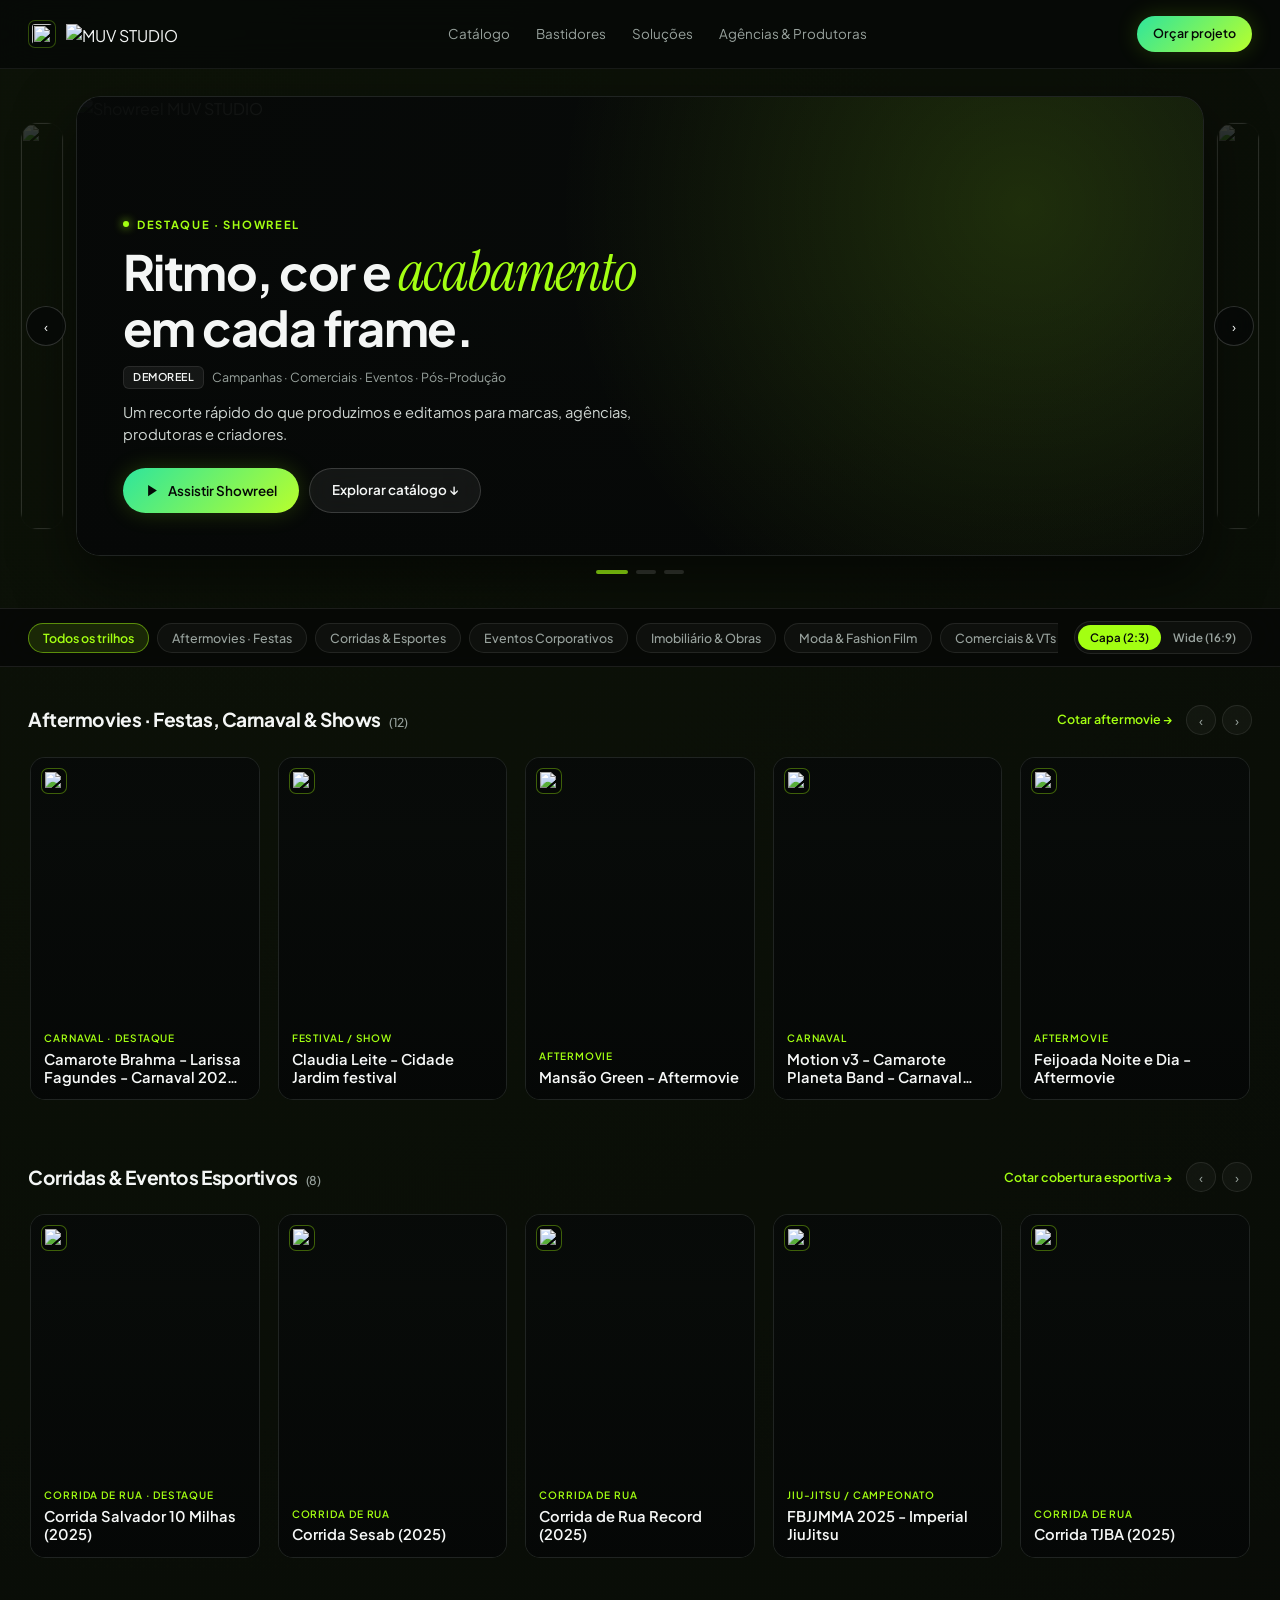
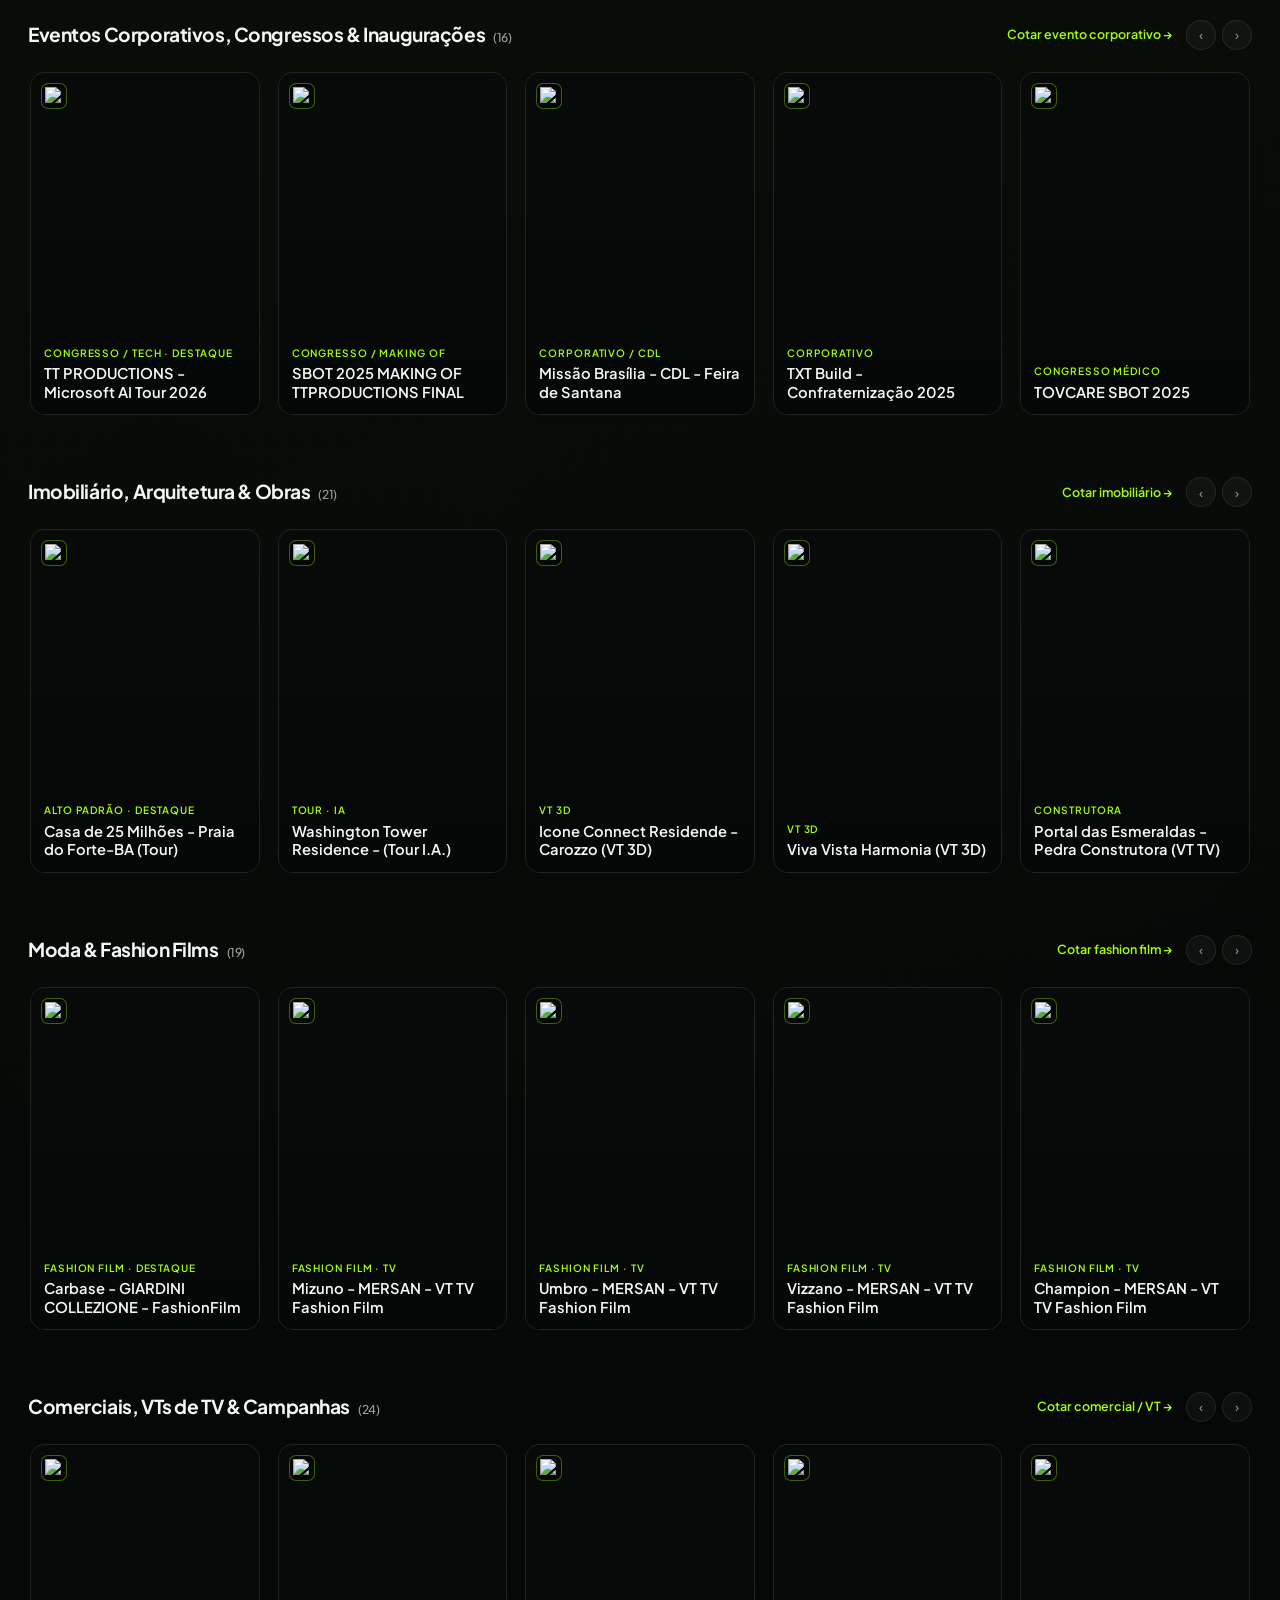
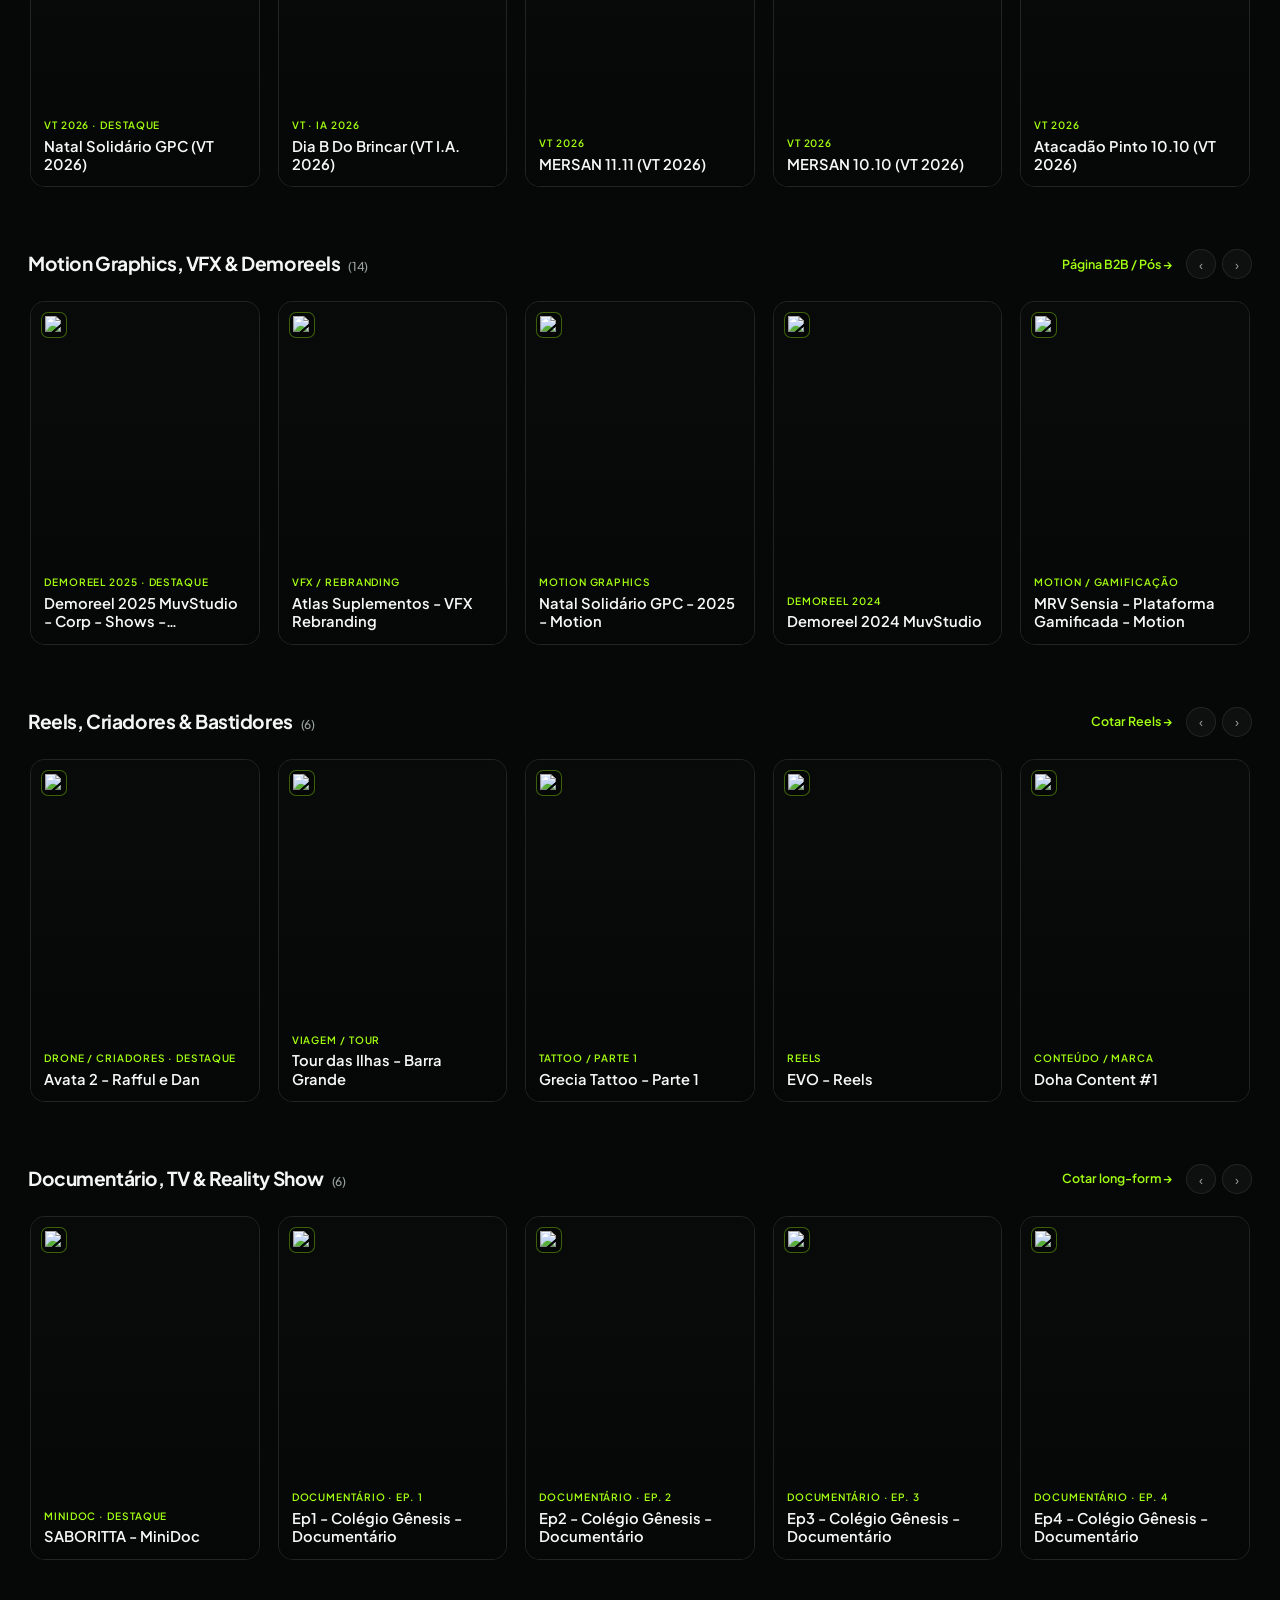
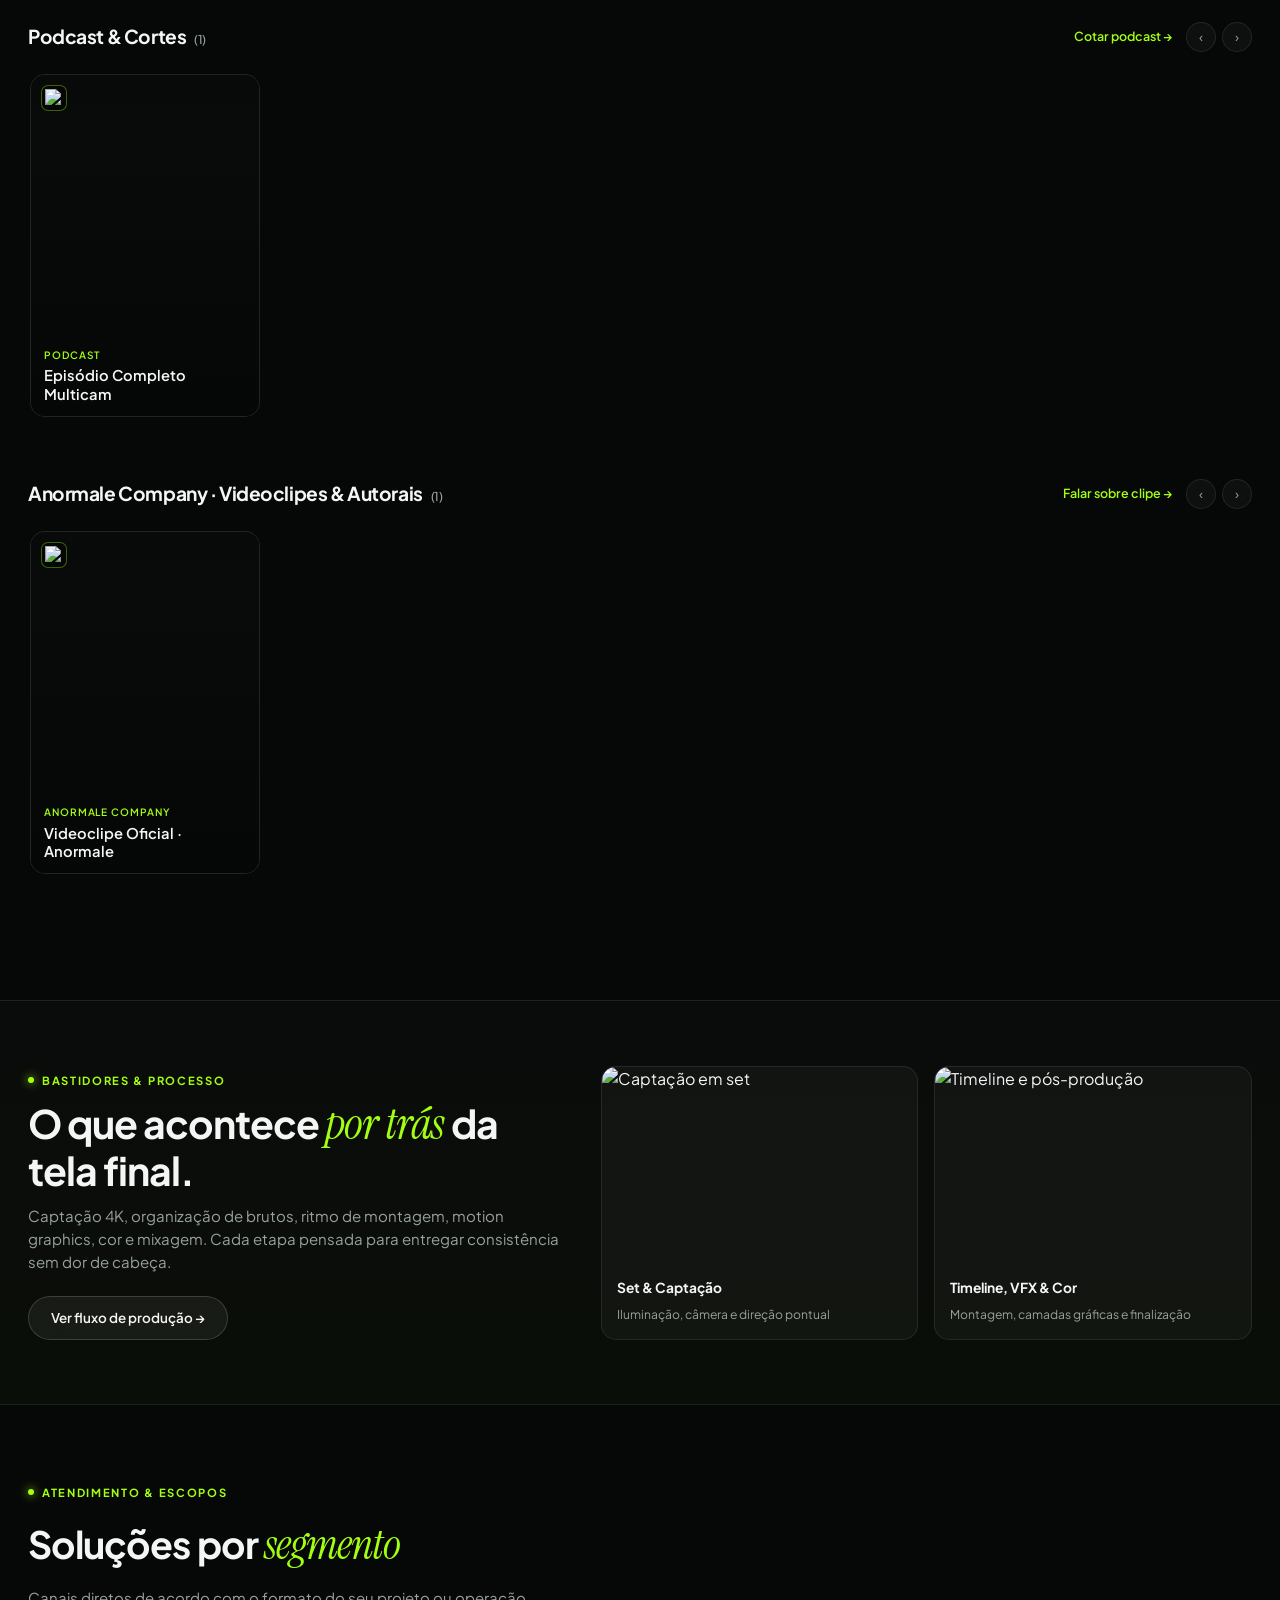
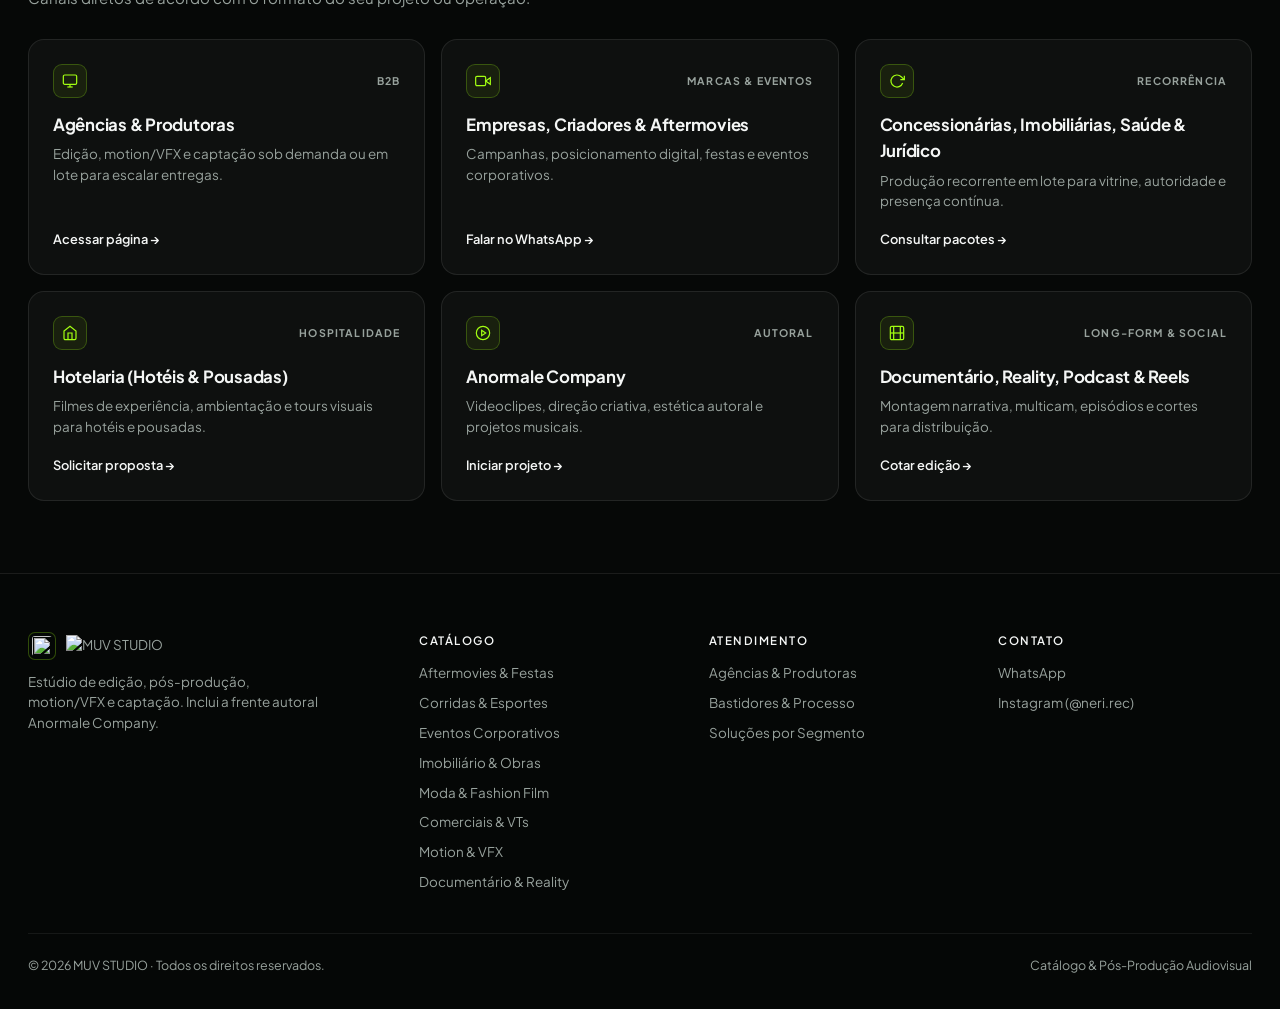
==== index.html @ 3638b83a "Add files via upload" ====
<!doctype html>
<html lang="pt-BR">
<head>
  <meta charset="utf-8">
  <meta name="viewport" content="width=device-width, initial-scale=1">
  <title>MUV STUDIO — Catálogo Audiovisual, Pós-Produção & Direção</title>
  <meta name="description" content="Catálogo oficial da MUV STUDIO e Anormale Company. Aftermovies, eventos corporativos, corridas, imobiliário, fashion films, comerciais, motion/VFX, documentários e reels.">
  <meta name="theme-color" content="#060807">

  <link rel="icon" type="image/png" href="assets/img/Muv_Studio_Logo-10.png?v=2">
  <link rel="shortcut icon" type="image/png" href="assets/img/Muv_Studio_Logo-10.png?v=2">
  <link rel="apple-touch-icon" href="assets/img/Muv_Studio_Logo-10.png?v=2">

  <link rel="preconnect" href="https://fonts.googleapis.com">
  <link rel="preconnect" href="https://fonts.gstatic.com" crossorigin>
  <link href="https://fonts.googleapis.com/css2?family=Instrument+Serif:ital@0;1&family=Plus+Jakarta+Sans:wght@400;500;600;700&display=swap" rel="stylesheet">

  <style>
    :root {
      --bg: #060807;
      --surface: #0b0f0d;
      --surface-2: #101613;
      --glass: rgba(255, 255, 255, 0.035);
      --glass-hover: rgba(255, 255, 255, 0.07);
      --border: rgba(255, 255, 255, 0.085);
      --border-strong: rgba(255, 255, 255, 0.16);
      --border-lime: rgba(163, 255, 18, 0.48);
      --text: #f4f6f5;
      --muted: #98a29d;
      --lime: #a3ff12;
      --grad: linear-gradient(135deg, #2ee59d 0%, #b8ff2c 100%);
      --radius: 15px;
      --max: 1380px;
    }

    * { box-sizing: border-box; margin: 0; padding: 0; }
    html {
      scroll-behavior: smooth;
      background: var(--bg);
      color: var(--text);
      font-family: 'Plus Jakarta Sans', sans-serif;
    }
    body {
      line-height: 1.55;
      overflow-x: hidden;
      -webkit-font-smoothing: antialiased;
      background:
        radial-gradient(circle at 15% 0%, rgba(163, 255, 18, 0.045), transparent 42%),
        var(--bg);
    }

    img, video { max-width: 100%; display: block; }
    a { color: inherit; text-decoration: none; }
    button { font-family: inherit; color: inherit; background: none; border: none; cursor: pointer; }

    .wrap { width: min(var(--max), calc(100% - 56px)); margin: 0 auto; }

    /* HEADER */
    .header {
      position: fixed; top: 0; left: 0; right: 0; z-index: 50;
      background: rgba(6, 8, 7, 0.78);
      backdrop-filter: blur(18px);
      -webkit-backdrop-filter: blur(18px);
      border-bottom: 1px solid rgba(255, 255, 255, 0.065);
    }
    .header-in {
      display: flex; align-items: center; justify-content: space-between;
      height: 68px; gap: 20px;
    }
    .brand { display: flex; align-items: center; gap: 10px; }
    .brand-icon {
      width: 28px; height: 28px; border-radius: 7px; object-fit: contain; padding: 3px;
      background: rgba(5, 8, 6, 0.9);
      border: 1px solid rgba(163, 255, 18, 0.28);
    }
    .brand img.brand-logo { height: 21px; width: auto; }
    .nav-links { display: flex; align-items: center; gap: 26px; font-size: 0.84rem; color: var(--muted); }
    .nav-links a { transition: color 0.2s ease; }
    .nav-links a:hover { color: var(--text); }

    /* BOTÕES */
    .btn {
      display: inline-flex; align-items: center; justify-content: center; gap: 8px;
      padding: 11px 22px; border-radius: 999px;
      font-size: 0.84rem; font-weight: 600;
      background: var(--grad); color: #050806;
      box-shadow: 0 0 22px rgba(163, 255, 18, 0.18);
      transition: transform 0.2s ease, box-shadow 0.2s ease;
    }
    .btn:hover { transform: translateY(-1px); box-shadow: 0 0 32px rgba(163, 255, 18, 0.32); }
    .btn-glass {
      background: rgba(255, 255, 255, 0.06);
      color: var(--text);
      border: 1px solid var(--border-strong);
      backdrop-filter: blur(14px);
      box-shadow: none;
    }
    .btn-glass:hover {
      background: rgba(255, 255, 255, 0.12);
      border-color: rgba(255, 255, 255, 0.26);
    }
    .btn-sm { padding: 8px 16px; font-size: 0.78rem; }

    /* HERO CARROSSEL EM CARD COM RESPIRO E PRÉVIA LATERAL */
    .hero-section {
      padding: 96px 0 20px;
      position: relative;
    }
    .carousel-shell {
      position: relative;
      max-width: 1240px;
      margin: 0 auto;
      padding: 0 56px;
    }
    .carousel-viewport {
      overflow: hidden;
      border-radius: 24px;
      position: relative;
      z-index: 2;
      box-shadow: 0 24px 60px rgba(0, 0, 0, 0.55);
    }
    .carousel-track {
      display: flex;
      transition: transform 0.55s cubic-bezier(0.22, 1, 0.36, 1);
    }
    .hero-card {
      flex: 0 0 100%;
      position: relative;
      min-height: 460px;
      max-height: 540px;
      border-radius: 24px;
      overflow: hidden;
      border: 1px solid var(--border);
      background: var(--surface);
      display: flex;
      align-items: flex-end;
      padding: 42px 46px;
    }
    .hero-card-bg {
      position: absolute;
      inset: 0;
      z-index: 0;
    }
    .hero-card-bg img {
      width: 100%;
      height: 100%;
      object-fit: cover;
      opacity: 0.44;
    }
    .hero-card::after {
      content: "";
      position: absolute;
      inset: 0;
      z-index: 1;
      pointer-events: none;
      background:
        radial-gradient(circle at 84% 24%, rgba(163, 255, 18, 0.14), transparent 46%),
        linear-gradient(90deg, rgba(6, 8, 7, 0.94) 0%, rgba(6, 8, 7, 0.74) 54%, rgba(6, 8, 7, 0.24) 100%),
        linear-gradient(0deg, rgba(6, 8, 7, 0.9) 0%, transparent 58%);
    }
    .hero-card-content {
      position: relative;
      z-index: 3;
      max-width: 580px;
    }
    .hero-kicker {
      display: inline-flex; align-items: center; gap: 8px;
      font-size: 0.7rem; font-weight: 700; letter-spacing: 0.15em; text-transform: uppercase;
      color: var(--lime); margin-bottom: 10px;
    }
    .live-dot {
      width: 6px; height: 6px; border-radius: 50%;
      background: var(--lime); box-shadow: 0 0 10px var(--lime);
    }
    h1 {
      font-size: clamp(2.05rem, 3.8vw, 3.25rem);
      font-weight: 700; line-height: 1.06; letter-spacing: -0.032em;
      margin-bottom: 12px;
    }
    h1 em, h2 em {
      font-family: 'Instrument Serif', serif;
      font-style: italic; font-weight: 400; font-size: 1.15em;
      color: var(--lime);
    }
    .hero-meta {
      display: flex; flex-wrap: wrap; align-items: center; gap: 8px;
      font-size: 0.78rem; color: var(--muted); margin-bottom: 12px;
    }
    .hero-tag {
      padding: 2px 9px; border-radius: 6px;
      background: rgba(255, 255, 255, 0.06); border: 1px solid var(--border);
      color: var(--text); font-size: 0.67rem; font-weight: 600; letter-spacing: 0.05em;
    }
    .hero-desc {
      font-size: 0.92rem; color: #cfd6d2; max-width: 48ch; margin-bottom: 22px;
    }
    .hero-actions { display: flex; flex-wrap: wrap; gap: 10px; }

    .side-peek {
      position: absolute;
      top: 26px;
      bottom: 26px;
      width: 44px;
      border-radius: 18px;
      overflow: hidden;
      opacity: 0.18;
      pointer-events: none;
      border: 1px solid var(--border);
      z-index: 1;
    }
    .side-peek.left { left: 0; }
    .side-peek.right { right: 0; }
    .side-peek img { width: 100%; height: 100%; object-fit: cover; }

    .carousel-arrow {
      position: absolute; top: 50%; transform: translateY(-50%); z-index: 10;
      width: 40px; height: 40px; border-radius: 50%;
      background: rgba(6, 8, 7, 0.78);
      border: 1px solid var(--border-strong);
      backdrop-filter: blur(12px);
      display: grid; place-items: center; color: var(--text);
      transition: all 0.2s ease;
    }
    .carousel-arrow:hover { border-color: var(--border-lime); color: var(--lime); background: rgba(163, 255, 18, 0.12); }
    .carousel-arrow.prev { left: 6px; }
    .carousel-arrow.next { right: 6px; }

    .carousel-dots {
      display: flex; justify-content: center; gap: 8px; margin-top: 14px;
    }
    .carousel-dot {
      width: 20px; height: 4px; border-radius: 999px;
      background: rgba(255, 255, 255, 0.18); transition: all 0.25s ease;
    }
    .carousel-dot.active { width: 32px; background: var(--lime); }

    /* BARRA DE FILTROS + SELETOR DE MODO */
    .filter-bar {
      position: sticky; top: 68px; z-index: 40;
      background: rgba(6, 8, 7, 0.84);
      backdrop-filter: blur(18px);
      border-top: 1px solid var(--border);
      border-bottom: 1px solid var(--border);
      padding: 12px 0;
      margin-top: 14px;
    }
    .filter-in {
      display: flex; align-items: center; justify-content: space-between; gap: 16px;
    }
    .pills {
      display: flex; align-items: center; gap: 8px;
      overflow-x: auto; scrollbar-width: none;
    }
    .pills::-webkit-scrollbar { display: none; }
    .pill {
      white-space: nowrap;
      padding: 6px 14px; border-radius: 999px;
      font-size: 0.78rem; font-weight: 500;
      color: var(--muted);
      background: var(--glass); border: 1px solid var(--border);
      transition: all 0.2s ease;
    }
    .pill:hover { color: var(--text); border-color: var(--border-strong); }
    .pill.active {
      background: rgba(163, 255, 18, 0.13);
      border-color: var(--border-lime);
      color: var(--lime); font-weight: 600;
    }

    .card-mode-switch {
      display: inline-flex; align-items: center;
      background: var(--glass); border: 1px solid var(--border);
      border-radius: 999px; padding: 3px; flex-shrink: 0;
    }
    .card-mode-switch button {
      padding: 5px 12px; border-radius: 999px;
      font-size: 0.72rem; font-weight: 600; color: var(--muted);
      transition: all 0.2s ease;
    }
    .card-mode-switch button.active { background: var(--lime); color: #050806; }

    /* TRILHOS (5 CARDS VISÍVEIS) E GRADE EXPANDIDA AO FILTRAR CATEGORIA */
    .catalog { padding: 38px 0 64px; position: relative; z-index: 5; }
    .rail { margin-bottom: 48px; position: relative; }
    .rail-head {
      display: flex; align-items: center; justify-content: space-between; gap: 12px;
      margin-bottom: 14px;
    }
    .rail-title { font-size: 1.2rem; font-weight: 700; letter-spacing: -0.022em; }
    .rail-count { font-size: 0.76rem; color: var(--muted); margin-left: 8px; font-weight: 500; }
    .rail-right { display: flex; align-items: center; gap: 14px; }
    .rail-link { font-size: 0.78rem; font-weight: 600; color: var(--lime); transition: opacity 0.2s ease; }
    .rail-link:hover { opacity: 0.82; }

    .rail-nav-btns { display: inline-flex; gap: 6px; }
    .rail-btn {
      width: 30px; height: 30px; border-radius: 50%;
      background: var(--glass); border: 1px solid var(--border);
      display: grid; place-items: center; color: var(--muted);
      transition: all 0.2s ease;
    }
    .rail-btn:hover { background: rgba(163, 255, 18, 0.12); border-color: var(--border-lime); color: var(--lime); }

    /* Trilho horizontal padrão: 5 cards visíveis */
    .rail-track {
      display: grid;
      grid-auto-flow: column;
      grid-auto-columns: calc((100% - 72px) / 5);
      gap: 18px;
      overflow-x: auto;
      padding: 8px 2px 14px;
      scrollbar-width: none;
    }
    .rail-track::-webkit-scrollbar { display: none; }

    body.mode-wide .rail-track {
      grid-auto-columns: calc((100% - 54px) / 4);
    }

    /* Grade expandida quando uma categoria específica é clicada */
    .rail-track.is-grid {
      grid-auto-flow: row;
      grid-auto-columns: unset;
      grid-template-columns: repeat(5, minmax(0, 1fr));
      gap: 18px;
      overflow-x: visible;
      padding: 8px 0 14px;
    }
    body.mode-wide .rail-track.is-grid {
      grid-template-columns: repeat(4, minmax(0, 1fr));
    }

    .card {
      position: relative;
      border-radius: var(--radius);
      overflow: hidden;
      background: var(--surface);
      border: 1px solid var(--border);
      transition: transform 0.25s cubic-bezier(0.22, 1, 0.36, 1), border-color 0.22s ease, box-shadow 0.25s ease;
    }
    .card:hover {
      transform: translateY(-3px) scale(1.018);
      border-color: var(--border-lime);
      box-shadow: 0 14px 32px rgba(0, 0, 0, 0.68), 0 0 18px rgba(163, 255, 18, 0.12);
      z-index: 6;
    }

    .card-media {
      position: relative;
      aspect-ratio: 2 / 3;
      background: #080b09;
      overflow: hidden;
      transition: aspect-ratio 0.25s ease;
    }
    body.mode-wide .card-media {
      aspect-ratio: 16 / 9;
    }

    /* Encaixe inteligente da capa do YouTube sem faixas pretas e com foco central */
    .card-media img.card-thumb {
      width: 100%;
      height: 100%;
      object-fit: cover;
      object-position: center;
      transform: scale(1.02);
      transition: transform 0.4s ease, filter 0.3s ease;
    }
    /* Card vertical (2:3) + vídeo horizontal (16:9): amplia para preencher o quadro sem sobra */
    body:not(.mode-wide) .card[data-ratio="16:9"] .card-media img.card-thumb {
      transform: scale(1.44);
    }
    /* Card vertical (2:3) + vídeo vertical (9:16): recorta faixas laterais da miniatura do YouTube */
    body:not(.mode-wide) .card[data-ratio="9:16"] .card-media img.card-thumb {
      transform: scale(1.72);
    }
    /* Card horizontal (16:9) + vídeo vertical (9:16): preenche sem bordas */
    body.mode-wide .card[data-ratio="9:16"] .card-media img.card-thumb {
      transform: scale(1.36);
    }

    .card:hover .card-media img.card-thumb {
      filter: brightness(1.06);
    }

    .card-media::after {
      content: "";
      position: absolute; inset: 0;
      pointer-events: none;
      background: linear-gradient(
        0deg,
        rgba(5, 7, 6, 0.93) 0%,
        rgba(5, 7, 6, 0.44) 45%,
        rgba(5, 7, 6, 0.04) 78%,
        rgba(5, 7, 6, 0.22) 100%
      );
    }

    /* Selo Muv_Studio_Logo-10.png com fundo escuro para destacar transparência */
    .card-muv {
      position: absolute; top: 10px; left: 10px; z-index: 2;
      width: 26px; height: 26px; border-radius: 7px; overflow: hidden;
      padding: 3px;
      background: rgba(5, 8, 6, 0.86);
      backdrop-filter: blur(8px);
      border: 1px solid rgba(163, 255, 18, 0.36);
    }
    .card-muv img { width: 100%; height: 100%; object-fit: contain; }

    .card-overlay {
      position: absolute; inset: auto 13px 13px 13px; z-index: 2;
    }
    .card-kicker {
      display: block;
      font-size: 0.63rem; font-weight: 600; letter-spacing: 0.09em; text-transform: uppercase;
      color: var(--lime); margin-bottom: 3px;
    }
    .card-title {
      font-size: 0.92rem; font-weight: 600; color: #f6f8f7;
      line-height: 1.25;
      display: -webkit-box; -webkit-line-clamp: 2; -webkit-box-orient: vertical; overflow: hidden;
    }

    /* BASTIDORES */
    .bts {
      padding: 64px 0;
      border-top: 1px solid var(--border);
      border-bottom: 1px solid var(--border);
      background: linear-gradient(180deg, rgba(255, 255, 255, 0.015) 0%, rgba(163, 255, 18, 0.025) 100%);
    }
    .bts-grid { display: grid; grid-template-columns: 0.9fr 1.1fr; gap: 40px; align-items: center; }
    .bts h2 { font-size: clamp(1.8rem, 3.2vw, 2.45rem); line-height: 1.1; letter-spacing: -0.025em; margin-bottom: 12px; }
    .bts p { color: var(--muted); font-size: 0.94rem; margin-bottom: 22px; }
    .bts-cards { display: grid; grid-template-columns: repeat(2, 1fr); gap: 16px; }
    .bts-card {
      background: var(--glass); border: 1px solid var(--border);
      border-radius: var(--radius); overflow: hidden;
      transition: border-color 0.2s ease;
    }
    .bts-card:hover { border-color: var(--border-strong); }
    .bts-card img { aspect-ratio: 16 / 10; width: 100%; object-fit: cover; }
    .bts-card-body { padding: 13px 15px; }
    .bts-card-body strong { display: block; font-size: 0.86rem; margin-bottom: 2px; }
    .bts-card-body span { font-size: 0.76rem; color: var(--muted); }

    /* SOLUÇÕES POR SEGMENTO */
    .hub { padding: 72px 0; }
    .hub-head { max-width: 600px; margin-bottom: 30px; }
    .hub-head h2 { font-size: clamp(1.75rem, 3vw, 2.35rem); letter-spacing: -0.025em; margin-bottom: 8px; }
    .hub-head p { color: var(--muted); font-size: 0.94rem; }
    .hub-grid { display: grid; grid-template-columns: repeat(3, 1fr); gap: 16px; }
    .hub-card {
      background: var(--glass); border: 1px solid var(--border);
      border-radius: 16px; padding: 24px;
      display: flex; flex-direction: column; justify-content: space-between; gap: 18px;
      transition: transform 0.2s ease, border-color 0.2s ease, background 0.2s ease;
    }
    .hub-card:hover { transform: translateY(-2px); background: var(--glass-hover); border-color: var(--border-lime); }
    .hub-top { display: flex; align-items: center; justify-content: space-between; margin-bottom: 14px; }
    .hub-icon {
      width: 34px; height: 34px; border-radius: 9px;
      display: grid; place-items: center;
      background: rgba(163, 255, 18, 0.07);
      border: 1px solid rgba(163, 255, 18, 0.24);
      color: var(--lime);
    }
    .hub-tag { font-size: 0.66rem; font-weight: 700; letter-spacing: 0.11em; text-transform: uppercase; color: var(--muted); }
    .hub-card h3 { font-size: 1.05rem; letter-spacing: -0.015em; margin-bottom: 6px; }
    .hub-card p { font-size: 0.84rem; color: var(--muted); }
    .hub-link { font-size: 0.8rem; font-weight: 600; color: var(--text); transition: color 0.2s ease; }
    .hub-card:hover .hub-link { color: var(--lime); }

    /* RODAPÉ EM COLUNAS */
    .footer {
      border-top: 1px solid var(--border);
      background: #050706;
      padding: 58px 0 34px;
      color: var(--muted);
      font-size: 0.84rem;
    }
    .footer-top {
      display: grid;
      grid-template-columns: 1.4fr repeat(3, 1fr);
      gap: 36px;
      padding-bottom: 40px;
      border-bottom: 1px solid rgba(255, 255, 255, 0.065);
    }
    .footer-brand-desc {
      margin-top: 12px;
      max-width: 30ch;
      font-size: 0.84rem;
      color: var(--muted);
    }
    .footer-col h4 {
      font-size: 0.72rem;
      text-transform: uppercase;
      letter-spacing: 0.13em;
      color: var(--text);
      margin-bottom: 14px;
      font-weight: 600;
    }
    .footer-col ul {
      list-style: none;
      display: flex;
      flex-direction: column;
      gap: 9px;
    }
    .footer-col a { color: var(--muted); transition: color 0.2s ease; }
    .footer-col a:hover { color: var(--lime); }
    .footer-bottom {
      padding-top: 22px;
      display: flex; flex-wrap: wrap; align-items: center; justify-content: space-between; gap: 12px;
      font-size: 0.78rem;
    }

    /* MODAL PLAYER */
    .modal-backdrop {
      position: fixed; inset: 0; z-index: 90;
      background: rgba(3, 5, 4, 0.88);
      backdrop-filter: blur(16px);
      display: none; align-items: center; justify-content: center;
      padding: 20px;
    }
    .modal-backdrop.open { display: flex; }

    .modal-box {
      width: min(920px, 100%);
      max-height: 92vh;
      overflow-y: auto;
      background: var(--surface);
      border: 1px solid var(--border-strong);
      border-radius: 20px;
      box-shadow: 0 30px 90px rgba(0, 0, 0, 0.85);
      transition: width 0.25s ease;
    }
    .modal-box.is-vertical { width: min(430px, 100%); }

    .modal-top {
      display: flex; align-items: center; justify-content: space-between; gap: 12px;
      padding: 13px 18px;
      border-bottom: 1px solid var(--border);
    }
    .modal-brand { display: flex; align-items: center; gap: 9px; font-size: 0.8rem; color: var(--muted); }
    .modal-brand img {
      width: 22px; height: 22px; border-radius: 6px; object-fit: contain; padding: 2px;
      background: rgba(5, 8, 6, 0.9);
      border: 1px solid rgba(163, 255, 18, 0.28);
    }

    .modal-top-right { display: flex; align-items: center; gap: 8px; }
    .btn-info {
      padding: 6px 13px; border-radius: 999px;
      font-size: 0.76rem; font-weight: 600;
      background: rgba(255, 255, 255, 0.05);
      border: 1px solid var(--border);
      color: var(--text);
      transition: all 0.2s ease;
    }
    .btn-info:hover, .btn-info.active {
      background: rgba(163, 255, 18, 0.13);
      border-color: var(--border-lime);
      color: var(--lime);
    }
    .modal-close {
      width: 30px; height: 30px; border-radius: 50%;
      background: rgba(255, 255, 255, 0.05);
      display: grid; place-items: center; font-size: 1rem; color: var(--muted);
    }
    .modal-close:hover { color: var(--text); background: rgba(255, 255, 255, 0.12); }

    .modal-player { position: relative; aspect-ratio: 16 / 9; background: #000; }
    .modal-box.is-vertical .modal-player { aspect-ratio: 9 / 16; max-height: 62vh; margin: 0 auto; }
    .modal-player iframe { width: 100%; height: 100%; border: 0; }

    .credits-panel {
      display: none;
      padding: 16px 20px;
      background: rgba(163, 255, 18, 0.035);
      border-top: 1px solid var(--border-lime);
      border-bottom: 1px solid var(--border);
    }
    .credits-panel.open { display: block; }
    .credits-grid { display: grid; grid-template-columns: repeat(2, 1fr); gap: 12px 18px; }
    .credit-box span {
      display: block; font-size: 0.64rem; text-transform: uppercase; letter-spacing: 0.1em;
      color: var(--lime); font-weight: 700; margin-bottom: 2px;
    }
    .credit-box strong { font-size: 0.84rem; font-weight: 600; color: var(--text); }

    .modal-foot {
      padding: 16px 20px;
      display: flex; flex-wrap: wrap; align-items: center; justify-content: space-between; gap: 14px;
    }
    .modal-foot h3 { font-size: 1.08rem; margin-bottom: 2px; }
    .modal-foot p { font-size: 0.82rem; color: var(--muted); }
    .modal-foot-actions { display: flex; flex-wrap: wrap; gap: 8px; }

    @media (max-width: 1100px) {
      .rail-track { grid-auto-columns: calc((100% - 48px) / 4); }
      .rail-track.is-grid { grid-template-columns: repeat(4, minmax(0, 1fr)); }
      body.mode-wide .rail-track.is-grid { grid-template-columns: repeat(3, minmax(0, 1fr)); }
      .footer-top { grid-template-columns: repeat(2, 1fr); }
    }
    @media (max-width: 820px) {
      .wrap { width: calc(100% - 36px); }
      .carousel-shell { padding: 0 12px; }
      .side-peek { display: none; }
      .hero-card { padding: 28px 24px; min-height: 410px; }
      .rail-track { grid-auto-columns: 46%; }
      body.mode-wide .rail-track { grid-auto-columns: 64%; }
      .rail-track.is-grid, body.mode-wide .rail-track.is-grid { grid-template-columns: repeat(2, minmax(0, 1fr)); }
      .bts-grid, .hub-grid { grid-template-columns: 1fr; }
      .nav-links { display: none; }
      .carousel-arrow { display: none; }
    }
    @media (max-width: 560px) {
      .wrap { width: calc(100% - 28px); }
      .rail-track { grid-auto-columns: 66%; }
      .rail-track.is-grid, body.mode-wide .rail-track.is-grid { grid-template-columns: repeat(2, minmax(0, 1fr)); gap: 12px; }
      .card-mode-switch { display: none; }
      .footer-top { grid-template-columns: 1fr; }
      .credits-grid { grid-template-columns: 1fr; }
    }
  </style>
</head>
<body>

  <!-- HEADER -->
  <header class="header">
    <div class="wrap header-in">
      <a class="brand" href="#topo" aria-label="MUV STUDIO Início">
        <img class="brand-icon" src="assets/img/Muv_Studio_Logo-10.png" alt="">
        <img class="brand-logo" src="assets/img/logo-horizontal.png" alt="MUV STUDIO">
      </a>

      <nav class="nav-links" aria-label="Navegação">
        <a href="#catalogo">Catálogo</a>
        <a href="#bastidores">Bastidores</a>
        <a href="#solucoes">Soluções</a>
        <a href="agencias-produtoras/index.html">Agências & Produtoras</a>
      </nav>

      <a class="btn btn-sm" href="https://wa.me/5571996068535?text=Ol%C3%A1%20Neri%2C%20vi%20o%20cat%C3%A1logo%20da%20MUV%20STUDIO%20e%20quero%20conversar%20sobre%20um%20projeto." target="_blank" rel="noopener">Orçar projeto</a>
    </div>
  </header>

  <main id="topo">
    <!-- CARROSSEL DE DESTAQUES EM CARD ARREDONDADO COM RESPIRO -->
    <section class="hero-section" aria-label="Destaques em movimento">
      <div class="carousel-shell">
        <div class="side-peek left" aria-hidden="true">
          <img src="assets/img/wallpaper5-vidro.jpg" alt="">
        </div>

        <button class="carousel-arrow prev" type="button" id="c-prev" aria-label="Slide anterior">‹</button>
        <button class="carousel-arrow next" type="button" id="c-next" aria-label="Próximo slide">›</button>

        <div class="carousel-viewport">
          <div class="carousel-track" id="c-track">
            <article class="hero-card">
              <div class="hero-card-bg">
                <img src="assets/img/04-luz-dramatica.png" alt="Showreel MUV STUDIO">
              </div>
              <div class="hero-card-content">
                <div class="hero-kicker">
                  <span class="live-dot"></span>
                  <span>Destaque · Showreel</span>
                </div>
                <h1>Ritmo, cor e <em>acabamento</em> em cada frame.</h1>
                <div class="hero-meta">
                  <span class="hero-tag">DEMOREEL</span>
                  <span>Campanhas · Comerciais · Eventos · Pós-Produção</span>
                </div>
                <p class="hero-desc">Um recorte rápido do que produzimos e editamos para marcas, agências, produtoras e criadores.</p>
                <div class="hero-actions">
                  <button class="btn" type="button" onclick="openProject('motion-vfx', 0)">
                    <svg width="15" height="15" viewBox="0 0 24 24" fill="currentColor"><polygon points="5 3 19 12 5 21 5 3"/></svg>
                    <span>Assistir Showreel</span>
                  </button>
                  <a class="btn btn-glass" href="#catalogo">Explorar catálogo ↓</a>
                </div>
              </div>
            </article>

            <article class="hero-card">
              <div class="hero-card-bg">
                <img src="assets/img/wallpaper7-camadas.jpg" alt="Bastidores de edição e motion">
              </div>
              <div class="hero-card-content">
                <div class="hero-kicker">
                  <span class="live-dot"></span>
                  <span>Bastidores · Timeline & Pós</span>
                </div>
                <h1>Por dentro da <em>montagem</em> e do VFX.</h1>
                <div class="hero-meta">
                  <span class="hero-tag">MOTION & VFX</span>
                  <span>Decupagem · Motion Graphics · Composição · Color</span>
                </div>
                <p class="hero-desc">Como transformamos brutos, multicam e cronogramas apertados em peças prontas para exibição.</p>
                <div class="hero-actions">
                  <button class="btn" type="button" onclick="openProject('motion-vfx', 1)">
                    <svg width="15" height="15" viewBox="0 0 24 24" fill="currentColor"><polygon points="5 3 19 12 5 21 5 3"/></svg>
                    <span>Ver Pós & Motion</span>
                  </button>
                  <a class="btn btn-glass" href="agencias-produtoras/index.html">Página Agências & Produtoras</a>
                </div>
              </div>
            </article>

            <article class="hero-card">
              <div class="hero-card-bg">
                <img src="assets/img/wallpaper5-vidro.jpg" alt="Produções finalizadas MUV STUDIO">
              </div>
              <div class="hero-card-content">
                <div class="hero-kicker">
                  <span class="live-dot"></span>
                  <span>Obra em Destaque · Acervo</span>
                </div>
                <h1>Do set à <em>entrega</em> com assinatura de estúdio.</h1>
                <div class="hero-meta">
                  <span class="hero-tag">CATÁLOGO</span>
                  <span>Aftermovies · Corporativo · Esportes · Documentários</span>
                </div>
                <p class="hero-desc">Projetos autorais, execuções em parceria com produtoras e formatos variados separados por nicho.</p>
                <div class="hero-actions">
                  <button class="btn" type="button" onclick="openProject('aftermovies', 0)">
                    <svg width="15" height="15" viewBox="0 0 24 24" fill="currentColor"><polygon points="5 3 19 12 5 21 5 3"/></svg>
                    <span>Assistir case</span>
                  </button>
                  <a class="btn btn-glass" href="#catalogo">Ver nichos ↓</a>
                </div>
              </div>
            </article>
          </div>
        </div>

        <div class="side-peek right" aria-hidden="true">
          <img src="assets/img/wallpaper7-camadas.jpg" alt="">
        </div>
      </div>

      <div class="carousel-dots" id="c-dots">
        <button class="carousel-dot active" type="button" data-idx="0" aria-label="Slide 1"></button>
        <button class="carousel-dot" type="button" data-idx="1" aria-label="Slide 2"></button>
        <button class="carousel-dot" type="button" data-idx="2" aria-label="Slide 3"></button>
      </div>
    </section>

    <!-- BARRA DE FILTROS -->
    <div class="filter-bar" id="catalogo">
      <div class="wrap filter-in">
        <div class="pills" role="tablist" aria-label="Filtrar por nicho">
          <button class="pill active" type="button" data-filter="all">Todos os trilhos</button>
          <button class="pill" type="button" data-filter="aftermovies">Aftermovies · Festas</button>
          <button class="pill" type="button" data-filter="corridas-esportes">Corridas & Esportes</button>
          <button class="pill" type="button" data-filter="corporativo-eventos">Eventos Corporativos</button>
          <button class="pill" type="button" data-filter="imobiliario">Imobiliário & Obras</button>
          <button class="pill" type="button" data-filter="moda-fashion">Moda & Fashion Film</button>
          <button class="pill" type="button" data-filter="comerciais-vt">Comerciais & VTs</button>
          <button class="pill" type="button" data-filter="motion-vfx">Motion & VFX</button>
          <button class="pill" type="button" data-filter="reels-criadores">Reels & Criadores</button>
          <button class="pill" type="button" data-filter="doc-reality">Doc & Reality</button>
          <button class="pill" type="button" data-filter="podcast">Podcast</button>
          <button class="pill" type="button" data-filter="anormale">Anormale Company</button>
        </div>

        <div class="card-mode-switch" title="Alternar entre capa vertical (DVD) e horizontal">
          <button type="button" class="active" id="mode-poster">Capa (2:3)</button>
          <button type="button" id="mode-wide">Wide (16:9)</button>
        </div>
      </div>
    </div>

    <!-- TRILHOS / GRADE DE CATÁLOGO -->
    <section class="catalog">
      <div class="wrap" id="rails-root"></div>
    </section>

    <!-- BASTIDORES -->
    <section class="bts" id="bastidores">
      <div class="wrap bts-grid">
        <div>
          <span class="hero-kicker"><span class="live-dot"></span><span>Bastidores & Processo</span></span>
          <h2>O que acontece <em>por trás</em> da tela final.</h2>
          <p>Captação 4K, organização de brutos, ritmo de montagem, motion graphics, cor e mixagem. Cada etapa pensada para entregar consistência sem dor de cabeça.</p>
          <a class="btn btn-glass" href="agencias-produtoras/index.html#etapas">Ver fluxo de produção →</a>
        </div>
        <div class="bts-cards">
          <article class="bts-card">
            <img src="assets/img/04-luz-dramatica.png" alt="Captação em set">
            <div class="bts-card-body">
              <strong>Set & Captação</strong>
              <span>Iluminação, câmera e direção pontual</span>
            </div>
          </article>
          <article class="bts-card">
            <img src="assets/img/wallpaper7-camadas.jpg" alt="Timeline e pós-produção">
            <div class="bts-card-body">
              <strong>Timeline, VFX & Cor</strong>
              <span>Montagem, camadas gráficas e finalização</span>
            </div>
          </article>
        </div>
      </div>
    </section>

    <!-- SOLUÇÕES POR SEGMENTO -->
    <section class="hub" id="solucoes">
      <div class="wrap">
        <div class="hub-head">
          <span class="hero-kicker"><span class="live-dot"></span><span>Atendimento & Escopos</span></span>
          <h2>Soluções por <em>segmento</em></h2>
          <p>Canais diretos de acordo com o formato do seu projeto ou operação.</p>
        </div>

        <div class="hub-grid">
          <article class="hub-card">
            <div>
              <div class="hub-top">
                <div class="hub-icon">
                  <svg width="16" height="16" viewBox="0 0 24 24" fill="none" stroke="currentColor" stroke-width="1.8"><rect x="2" y="3" width="20" height="14" rx="2"/><line x1="8" y1="21" x2="16" y2="21"/><line x1="12" y1="17" x2="12" y2="21"/></svg>
                </div>
                <span class="hub-tag">B2B</span>
              </div>
              <h3>Agências & Produtoras</h3>
              <p>Edição, motion/VFX e captação sob demanda ou em lote para escalar entregas.</p>
            </div>
            <a class="hub-link" href="agencias-produtoras/index.html">Acessar página →</a>
          </article>

          <article class="hub-card">
            <div>
              <div class="hub-top">
                <div class="hub-icon">
                  <svg width="16" height="16" viewBox="0 0 24 24" fill="none" stroke="currentColor" stroke-width="1.8"><polygon points="23 7 16 12 23 17 23 7"/><rect x="1" y="5" width="15" height="14" rx="2"/></svg>
                </div>
                <span class="hub-tag">Marcas & Eventos</span>
              </div>
              <h3>Empresas, Criadores & Aftermovies</h3>
              <p>Campanhas, posicionamento digital, festas e eventos corporativos.</p>
            </div>
            <a class="hub-link" href="https://wa.me/5571996068535?text=Ol%C3%A1%20Neri%2C%20quero%20cotar%20produ%C3%A7%C3%A3o%20para%20Marcas%2C%20Criadores%20ou%20Eventos." target="_blank" rel="noopener">Falar no WhatsApp →</a>
          </article>

          <article class="hub-card">
            <div>
              <div class="hub-top">
                <div class="hub-icon">
                  <svg width="16" height="16" viewBox="0 0 24 24" fill="none" stroke="currentColor" stroke-width="1.8"><polyline points="23 4 23 10 17 10"/><path d="M20.49 15a9 9 0 1 1-2.12-9.36L23 10"/></svg>
                </div>
                <span class="hub-tag">Recorrência</span>
              </div>
              <h3>Concessionárias, Imobiliárias, Saúde & Jurídico</h3>
              <p>Produção recorrente em lote para vitrine, autoridade e presença contínua.</p>
            </div>
            <a class="hub-link" href="https://wa.me/5571996068535?text=Ol%C3%A1%20Neri%2C%20tenho%20interesse%20em%20pacotes%20recorrentes%20para%20meu%20neg%C3%B3cio." target="_blank" rel="noopener">Consultar pacotes →</a>
          </article>

          <article class="hub-card">
            <div>
              <div class="hub-top">
                <div class="hub-icon">
                  <svg width="16" height="16" viewBox="0 0 24 24" fill="none" stroke="currentColor" stroke-width="1.8"><path d="M3 9l9-7 9 7v11a2 2 0 0 1-2 2H5a2 2 0 0 1-2-2z"/><polyline points="9 22 9 12 15 12 15 22"/></svg>
                </div>
                <span class="hub-tag">Hospitalidade</span>
              </div>
              <h3>Hotelaria (Hotéis & Pousadas)</h3>
              <p>Filmes de experiência, ambientação e tours visuais para hotéis e pousadas.</p>
            </div>
            <a class="hub-link" href="https://wa.me/5571996068535?text=Ol%C3%A1%20Neri%2C%20quero%20conversar%20sobre%20audiovisual%20para%20Hotelaria." target="_blank" rel="noopener">Solicitar proposta →</a>
          </article>

          <article class="hub-card">
            <div>
              <div class="hub-top">
                <div class="hub-icon">
                  <svg width="16" height="16" viewBox="0 0 24 24" fill="none" stroke="currentColor" stroke-width="1.8"><circle cx="12" cy="12" r="10"/><polygon points="10 8 16 12 10 16 10 8"/></svg>
                </div>
                <span class="hub-tag">Autoral</span>
              </div>
              <h3>Anormale Company</h3>
              <p>Videoclipes, direção criativa, estética autoral e projetos musicais.</p>
            </div>
            <a class="hub-link" href="https://wa.me/5571996068535?text=Ol%C3%A1%20Neri%2C%20quero%20falar%20sobre%20um%20videoclipe%20%2F%20Anormale%20Company." target="_blank" rel="noopener">Iniciar projeto →</a>
          </article>

          <article class="hub-card">
            <div>
              <div class="hub-top">
                <div class="hub-icon">
                  <svg width="16" height="16" viewBox="0 0 24 24" fill="none" stroke="currentColor" stroke-width="1.8"><rect x="2" y="2" width="20" height="20" rx="2.18"/><line x1="7" y1="2" x2="7" y2="22"/><line x1="17" y1="2" x2="17" y2="22"/><line x1="2" y1="12" x2="22" y2="12"/></svg>
                </div>
                <span class="hub-tag">Long-Form & Social</span>
              </div>
              <h3>Documentário, Reality, Podcast & Reels</h3>
              <p>Montagem narrativa, multicam, episódios e cortes para distribuição.</p>
            </div>
            <a class="hub-link" href="https://wa.me/5571996068535?text=Ol%C3%A1%20Neri%2C%20quero%20cotar%20edi%C3%A7%C3%A3o%20para%20Document%C3%A1rio%2C%20Reality%2C%20Podcast%20ou%20Reels." target="_blank" rel="noopener">Cotar edição →</a>
          </article>
        </div>
      </div>
    </section>
  </main>

  <!-- RODAPÉ EM COLUNAS -->
  <footer class="footer">
    <div class="wrap">
      <div class="footer-top">
        <div>
          <a class="brand" href="#topo">
            <img class="brand-icon" src="assets/img/Muv_Studio_Logo-10.png" alt="">
            <img class="brand-logo" src="assets/img/logo-horizontal.png" alt="MUV STUDIO">
          </a>
          <p class="footer-brand-desc">Estúdio de edição, pós-produção, motion/VFX e captação. Inclui a frente autoral Anormale Company.</p>
        </div>

        <div class="footer-col">
          <h4>Catálogo</h4>
          <ul>
            <li><a href="#catalogo" onclick="setFilter('aftermovies')">Aftermovies & Festas</a></li>
            <li><a href="#catalogo" onclick="setFilter('corridas-esportes')">Corridas & Esportes</a></li>
            <li><a href="#catalogo" onclick="setFilter('corporativo-eventos')">Eventos Corporativos</a></li>
            <li><a href="#catalogo" onclick="setFilter('imobiliario')">Imobiliário & Obras</a></li>
            <li><a href="#catalogo" onclick="setFilter('moda-fashion')">Moda & Fashion Film</a></li>
            <li><a href="#catalogo" onclick="setFilter('comerciais-vt')">Comerciais & VTs</a></li>
            <li><a href="#catalogo" onclick="setFilter('motion-vfx')">Motion & VFX</a></li>
            <li><a href="#catalogo" onclick="setFilter('doc-reality')">Documentário & Reality</a></li>
          </ul>
        </div>

        <div class="footer-col">
          <h4>Atendimento</h4>
          <ul>
            <li><a href="agencias-produtoras/index.html">Agências & Produtoras</a></li>
            <li><a href="#bastidores">Bastidores & Processo</a></li>
            <li><a href="#solucoes">Soluções por Segmento</a></li>
          </ul>
        </div>

        <div class="footer-col">
          <h4>Contato</h4>
          <ul>
            <li><a href="https://wa.me/5571996068535" target="_blank" rel="noopener">WhatsApp</a></li>
            <li><a href="https://instagram.com/neri.rec" target="_blank" rel="noopener">Instagram (@neri.rec)</a></li>
          </ul>
        </div>
      </div>

      <div class="footer-bottom">
        <span>© 2026 MUV STUDIO · Todos os direitos reservados.</span>
        <span>Catálogo & Pós-Produção Audiovisual</span>
      </div>
    </div>
  </footer>

  <!-- MODAL PLAYER -->
  <div class="modal-backdrop" id="modal" role="dialog" aria-modal="true" aria-labelledby="m-title">
    <div class="modal-box" id="modal-box">
      <div class="modal-top">
        <div class="modal-brand">
          <img src="assets/img/Muv_Studio_Logo-10.png" alt="">
          <span id="m-rail">Catálogo MUV STUDIO</span>
        </div>

        <div class="modal-top-right">
          <button class="btn-info" type="button" id="btn-info" aria-expanded="false">+ Informações</button>
          <button class="modal-close" type="button" id="btn-close" aria-label="Fechar">✕</button>
        </div>
      </div>

      <div class="modal-player">
        <iframe id="m-iframe" src="" title="Player MUV STUDIO" allow="accelerometer; autoplay; clipboard-write; encrypted-media; gyroscope; picture-in-picture" allowfullscreen></iframe>
      </div>

      <div class="credits-panel" id="credits-panel">
        <div class="credits-grid">
          <div class="credit-box">
            <span>Escopo</span>
            <strong id="c-scope">-</strong>
          </div>
          <div class="credit-box">
            <span>Cliente / Projeto</span>
            <strong id="c-client">-</strong>
          </div>
          <div class="credit-box">
            <span>Produção / Origem</span>
            <strong id="c-origin">-</strong>
          </div>
          <div class="credit-box">
            <span>Formato</span>
            <strong id="c-format">-</strong>
          </div>
        </div>
      </div>

      <div class="modal-foot">
        <div>
          <h3 id="m-title">Título</h3>
          <p id="m-sub">Subtítulo</p>
        </div>
        <div class="modal-foot-actions">
          <a class="btn btn-glass btn-sm" id="m-niche" href="agencias-produtoras/index.html">Ver nicho</a>
          <a class="btn btn-sm" id="m-wa" href="https://wa.me/5571996068535" target="_blank" rel="noopener">Cotar similar</a>
        </div>
      </div>
    </div>
  </div>

  <script>
    const ytThumb = (id) => `https://img.youtube.com/vi/${id}/hqdefault.jpg`;

    // Ordenados por relevância de portfólio em cada trilho (destaques à frente)
    const rails = [
      {
        id: "aftermovies",
        title: "Aftermovies · Festas, Carnaval & Shows",
        linkText: "Cotar aftermovie →",
        linkHref: "https://wa.me/5571996068535?text=Ol%C3%A1%20Neri%2C%20quero%20cotar%20um%20Aftermovie.",
        items: [
          { title: "Camarote Brahma - Larissa Fagundes - Carnaval 2025 (Dia1)", kicker: "Carnaval · Destaque", ratio: "9:16", thumb: "assets/img/wallpaper5-vidro.jpg", yt: "DuTfSPMXfLQ", sub: "Dia 1 no Camarote Brahma com Larissa Fagundes · Carnaval 2025", scope: "Captação & Edição", client: "Camarote Brahma · Larissa Fagundes", origin: "MUV STUDIO", format: "9:16", niche: "agencias-produtoras/index.html" },
          { title: "Claudia Leite - Cidade Jardim festival", kicker: "Festival / Show", ratio: "9:16", thumb: "assets/img/04-luz-dramatica.png", yt: "Yp3sM0m38w0", sub: "Claudia Leitte no Cidade Jardim Festival", scope: "Captação & Edição", client: "Cidade Jardim Festival", origin: "MUV STUDIO", format: "9:16", niche: "agencias-produtoras/index.html" },
          { title: "Mansão Green - Aftermovie", kicker: "Aftermovie", ratio: "9:16", thumb: "assets/img/04-luz-dramatica.png", yt: "oT7tMml2Vxw", sub: "Aftermovie vertical da Mansão Green", scope: "Captação, Edição & Ritmo", client: "Mansão Green", origin: "MUV STUDIO", format: "9:16", niche: "agencias-produtoras/index.html" },
          { title: "Motion v3 - Camarote Planeta Band - Carnaval 2026", kicker: "Carnaval", ratio: "9:16", thumb: "assets/img/04-luz-dramatica.png", yt: "gmi8gAbvDqQ", sub: "Peça Carnaval 2026 · Camarote Planeta Band", scope: "Motion & Edição", client: "Camarote Planeta Band", origin: "MUV STUDIO", format: "9:16", niche: "agencias-produtoras/index.html" },
          { title: "Feijoada Noite e Dia - Aftermovie", kicker: "Aftermovie", ratio: "9:16", thumb: "assets/img/wallpaper7-camadas.jpg", yt: "h_DGhcwN1Is", sub: "Aftermovie da Feijoada Noite e Dia", scope: "Captação & Edição", client: "Feijoada Noite e Dia", origin: "MUV STUDIO", format: "9:16", niche: "agencias-produtoras/index.html" },
          { title: "Aftermovie - Boate Primeira Saída - Pituba/Salvador/BA", kicker: "Aftermovie", ratio: "9:16", thumb: "assets/img/wallpaper7-camadas.jpg", yt: "4rMSOi5IrgE", sub: "Aftermovie na Boate Primeira Saída, Pituba/Salvador/BA", scope: "Captação & Edição", client: "Boate Primeira Saída", origin: "MUV STUDIO", format: "9:16", niche: "agencias-produtoras/index.html" },
          { title: "DJ KEKO - Calourada Med - Aftermovie", kicker: "Aftermovie", ratio: "9:16", thumb: "assets/img/wallpaper5-vidro.jpg", yt: "WarI6oqNLr8", sub: "Aftermovie de DJ KEKO na Calourada Med", scope: "Captação & Edição", client: "Calourada Med · DJ KEKO", origin: "MUV STUDIO", format: "9:16", niche: "agencias-produtoras/index.html" },
          { title: "JUD Salvador - DJ KEKO", kicker: "Show / DJ", ratio: "9:16", thumb: "assets/img/04-luz-dramatica.png", yt: "FgBWu1WMQEw", sub: "DJ KEKO no JUD Salvador", scope: "Captação & Edição", client: "JUD Salvador · DJ KEKO", origin: "MUV STUDIO", format: "9:16", niche: "agencias-produtoras/index.html" },
          { title: "Panaceia - InterMed Salvador - DJ KEKO", kicker: "Festa / DJ", ratio: "9:16", thumb: "assets/img/wallpaper7-camadas.jpg", yt: "p5XFolRvTZw", sub: "DJ KEKO na Panaceia · InterMed Salvador", scope: "Captação & Edição", client: "Panaceia · InterMed Salvador", origin: "MUV STUDIO", format: "9:16", niche: "agencias-produtoras/index.html" },
          { title: "Vaquejada - Partiu Songa 2025", kicker: "Evento / Festa", ratio: "9:16", thumb: "assets/img/wallpaper5-vidro.jpg", yt: "uWVOvEFUS8Q", sub: "Registro da vaquejada Partiu Songa 2025", scope: "Captação & Edição", client: "Partiu Songa 2025", origin: "MUV STUDIO", format: "9:16", niche: "agencias-produtoras/index.html" },
          { title: "Motion v2 - Camarote Planeta Band - Carnaval 2026", kicker: "Carnaval", ratio: "16:9", thumb: "assets/img/wallpaper7-camadas.jpg", yt: "ewxnHz8lu14", sub: "Peça Carnaval 2026 v2 · Camarote Planeta Band", scope: "Motion Graphics", client: "Camarote Planeta Band", origin: "MUV STUDIO", format: "16:9", niche: "agencias-produtoras/index.html" },
          { title: "Motion v1 - Camarote Planeta Band - Carnaval 2026", kicker: "Carnaval", ratio: "16:9", thumb: "assets/img/wallpaper5-vidro.jpg", yt: "Sqd_ibl0_rQ", sub: "Peça Carnaval 2026 v1 · Camarote Planeta Band", scope: "Motion Graphics", client: "Camarote Planeta Band", origin: "MUV STUDIO", format: "16:9", niche: "agencias-produtoras/index.html" }
        ]
      },
      {
        id: "corridas-esportes",
        title: "Corridas & Eventos Esportivos",
        linkText: "Cotar cobertura esportiva →",
        linkHref: "https://wa.me/5571996068535?text=Ol%C3%A1%20Neri%2C%20quero%20cotar%20cobertura%20de%20Corrida%20ou%20Evento%20Esportivo.",
        items: [
          { title: "Corrida Salvador 10 Milhas (2025)", kicker: "Corrida de Rua · Destaque", ratio: "16:9", thumb: "assets/img/04-luz-dramatica.png", yt: "uhslUn3vxjY", sub: "Cobertura oficial da Corrida Salvador 10 Milhas 2025", scope: "Captação & Edição", client: "Corrida Salvador 10 Milhas", origin: "MUV STUDIO", format: "16:9", niche: "agencias-produtoras/index.html" },
          { title: "Corrida Sesab (2025)", kicker: "Corrida de Rua", ratio: "16:9", thumb: "assets/img/wallpaper5-vidro.jpg", yt: "wAJl_wIoQRw", sub: "Cobertura da Corrida Sesab 2025", scope: "Captação & Edição", client: "Corrida Sesab 2025", origin: "MUV STUDIO", format: "16:9", niche: "agencias-produtoras/index.html" },
          { title: "Corrida de Rua Record (2025)", kicker: "Corrida de Rua", ratio: "16:9", thumb: "assets/img/wallpaper7-camadas.jpg", yt: "nfS97fn9gZA", sub: "Cobertura da Corrida de Rua Record 2025", scope: "Captação & Edição", client: "Corrida de Rua Record 2025", origin: "MUV STUDIO", format: "16:9", niche: "agencias-produtoras/index.html" },
          { title: "FBJJMMA 2025 - Imperial JiuJitsu", kicker: "Jiu-Jitsu / Campeonato", ratio: "9:16", thumb: "assets/img/04-luz-dramatica.png", yt: "gULmwWZRQBc", sub: "Cobertura do FBJJMMA 2025 com Imperial JiuJitsu", scope: "Captação & Edição", client: "Imperial JiuJitsu · FBJJMMA", origin: "MUV STUDIO", format: "9:16", niche: "agencias-produtoras/index.html" },
          { title: "Corrida TJBA (2025)", kicker: "Corrida de Rua", ratio: "9:16", thumb: "assets/img/04-luz-dramatica.png", yt: "RpNLqkt59nk", sub: "Cobertura vertical da Corrida TJBA 2025", scope: "Captação & Edição", client: "Corrida TJBA 2025", origin: "MUV STUDIO", format: "9:16", niche: "agencias-produtoras/index.html" },
          { title: "Corrida Magic - Teaser", kicker: "Teaser · Corrida", ratio: "16:9", thumb: "assets/img/wallpaper5-vidro.jpg", yt: "9e0OronHLbk", sub: "Teaser horizontal de divulgação da Corrida Magic", scope: "Edição & Ritmo", client: "Corrida Magic", origin: "MUV STUDIO", format: "16:9", niche: "agencias-produtoras/index.html" },
          { title: "Maratona Magic - Teaser", kicker: "Teaser · Maratona", ratio: "9:16", thumb: "assets/img/wallpaper7-camadas.jpg", yt: "bi5qD4jy97s", sub: "Teaser vertical da Maratona Magic", scope: "Edição & Ritmo", client: "Maratona Magic", origin: "MUV STUDIO", format: "9:16", niche: "agencias-produtoras/index.html" },
          { title: "Imperial JiuJitsu - Confra 2025", kicker: "Jiu-Jitsu / Evento", ratio: "9:16", thumb: "assets/img/wallpaper5-vidro.jpg", yt: "Po9SMlW3Lo8", sub: "Confraternização 2025 da Imperial JiuJitsu", scope: "Captação & Edição", client: "Imperial JiuJitsu", origin: "MUV STUDIO", format: "9:16", niche: "agencias-produtoras/index.html" }
        ]
      },
      {
        id: "corporativo-eventos",
        title: "Eventos Corporativos, Congressos & Inaugurações",
        linkText: "Cotar evento corporativo →",
        linkHref: "https://wa.me/5571996068535?text=Ol%C3%A1%20Neri%2C%20quero%20cotar%20cobertura%20de%20Evento%20Corporativo%20ou%20Congresso.",
        items: [
          { title: "TT PRODUCTIONS - Microsoft AI Tour 2026", kicker: "Congresso / Tech · Destaque", ratio: "9:16", thumb: "assets/img/wallpaper7-camadas.jpg", yt: "-wjwru3vd7g", sub: "Cobertura Microsoft AI Tour 2026 com TT Productions", scope: "Edição & Cobertura", client: "TT Productions · Microsoft AI Tour", origin: "MUV STUDIO", format: "9:16", niche: "agencias-produtoras/index.html" },
          { title: "SBOT 2025 MAKING OF TTPRODUCTIONS FINAL", kicker: "Congresso / Making Of", ratio: "16:9", thumb: "assets/img/04-luz-dramatica.png", yt: "UBHmCXvLJSM", sub: "Making of final do SBOT 2025 com TT Productions", scope: "Edição & Finalização", client: "TT Productions · SBOT 2025", origin: "MUV STUDIO", format: "16:9", niche: "agencias-produtoras/index.html" },
          { title: "Missão Brasília - CDL - Feira de Santana", kicker: "Corporativo / CDL", ratio: "16:9", thumb: "assets/img/04-luz-dramatica.png", yt: "vdBvlhr9lJM", sub: "Registro da Missão Brasília com a CDL de Feira de Santana", scope: "Captação & Edição", client: "CDL Feira de Santana", origin: "MUV STUDIO", format: "16:9", niche: "agencias-produtoras/index.html" },
          { title: "TXT Build - Confraternização 2025", kicker: "Corporativo", ratio: "16:9", thumb: "assets/img/wallpaper5-vidro.jpg", yt: "2UBtairMrjk", sub: "Confraternização 2025 da TXT Build", scope: "Captação & Edição", client: "TXT Build", origin: "MUV STUDIO", format: "16:9", niche: "agencias-produtoras/index.html" },
          { title: "TOVCARE SBOT 2025", kicker: "Congresso Médico", ratio: "16:9", thumb: "assets/img/wallpaper7-camadas.jpg", yt: "bJOB2RWKSv8", sub: "Cobertura Tovcare no congresso SBOT 2025", scope: "Edição & Pós-Produção", client: "Tovcare · SBOT 2025", origin: "MUV STUDIO", format: "16:9", niche: "agencias-produtoras/index.html" },
          { title: "NOS 2 SBOT2025 final", kicker: "Congresso", ratio: "16:9", thumb: "assets/img/wallpaper5-vidro.jpg", yt: "Cq4VlPD0kiU", sub: "Versão final Nos 2 para o SBOT 2025", scope: "Edição & Finalização", client: "SBOT 2025", origin: "MUV STUDIO", format: "16:9", niche: "agencias-produtoras/index.html" },
          { title: "EAGRO MONCOC 2025", kicker: "Feira / Agro", ratio: "9:16", thumb: "assets/img/wallpaper7-camadas.jpg", yt: "rp06_YXIXPI", sub: "Cobertura vertical do EAGRO MONCOC 2025", scope: "Captação & Edição", client: "EAGRO MONCOC 2025", origin: "MUV STUDIO", format: "9:16", niche: "agencias-produtoras/index.html" },
          { title: "Clínica Raianny Lima - Inauguração Salvador-BA", kicker: "Inauguração", ratio: "9:16", thumb: "assets/img/wallpaper7-camadas.jpg", yt: "gdBN-cPe-is", sub: "Inauguração em Salvador-BA com estética de marca", scope: "Captação & Edição", client: "Clínica Raianny Lima", origin: "MUV STUDIO", format: "9:16", niche: "agencias-produtoras/index.html" },
          { title: "Smarçaro - Inauguração - Pituba-Salvador/BA", kicker: "Inauguração", ratio: "9:16", thumb: "assets/img/04-luz-dramatica.png", yt: "dY1IJB7Jwu8", sub: "Cobertura de inauguração na Pituba, Salvador/BA", scope: "Captação & Edição", client: "Smarçaro", origin: "MUV STUDIO", format: "9:16", niche: "agencias-produtoras/index.html" },
          { title: "AlumiLider - After Inauguração", kicker: "Inauguração", ratio: "9:16", thumb: "assets/img/04-luz-dramatica.png", yt: "SL5TIe-Y7ng", sub: "Resumo pós-inauguração da AlumiLider", scope: "Captação & Edição", client: "AlumiLider", origin: "MUV STUDIO", format: "9:16", niche: "agencias-produtoras/index.html" },
          { title: "DIA4 TT PRODUCTIONS MicrosoftAITour", kicker: "Congresso / Tech", ratio: "9:16", thumb: "assets/img/04-luz-dramatica.png", yt: "qpFlFjv0GJA", sub: "Dia 4 da cobertura Microsoft AI Tour com TT Productions", scope: "Edição & Cobertura", client: "TT Productions · Microsoft AI Tour", origin: "MUV STUDIO", format: "9:16", niche: "agencias-produtoras/index.html" },
          { title: "DIA3 TT PRODUCTIONS MicrosoftAITour", kicker: "Congresso / Tech", ratio: "9:16", thumb: "assets/img/wallpaper5-vidro.jpg", yt: "pEcIpEkfISg", sub: "Dia 3 da cobertura Microsoft AI Tour com TT Productions", scope: "Edição & Cobertura", client: "TT Productions · Microsoft AI Tour", origin: "MUV STUDIO", format: "9:16", niche: "agencias-produtoras/index.html" },
          { title: "DIA2 TT PRODUCTIONS MicrosoftAITour", kicker: "Congresso / Tech", ratio: "9:16", thumb: "assets/img/wallpaper7-camadas.jpg", yt: "_0qFgn8WCWo", sub: "Dia 2 da cobertura Microsoft AI Tour com TT Productions", scope: "Edição & Cobertura", client: "TT Productions · Microsoft AI Tour", origin: "MUV STUDIO", format: "9:16", niche: "agencias-produtoras/index.html" },
          { title: "TT PRODUCTIONS MicrosoftAITour DIA1 v3", kicker: "Congresso / Tech", ratio: "9:16", thumb: "assets/img/wallpaper5-vidro.jpg", yt: "H-q1ZySdvGk", sub: "Versão 3 do Dia 1 Microsoft AI Tour com TT Productions", scope: "Edição & Cobertura", client: "TT Productions · Microsoft AI Tour", origin: "MUV STUDIO", format: "9:16", niche: "agencias-produtoras/index.html" },
          { title: "TT PRODUCTIONS MicrosoftAITour DIA1", kicker: "Congresso / Tech", ratio: "9:16", thumb: "assets/img/04-luz-dramatica.png", yt: "kcSfdV2cCZU", sub: "Dia 1 da cobertura Microsoft AI Tour com TT Productions", scope: "Edição & Cobertura", client: "TT Productions · Microsoft AI Tour", origin: "MUV STUDIO", format: "9:16", niche: "agencias-produtoras/index.html" },
          { title: "Smarçaro - Inauguração - Pituba-Salvador/BA (v2)", kicker: "Inauguração", ratio: "9:16", thumb: "assets/img/wallpaper5-vidro.jpg", yt: "nYvAdCCORI8", sub: "Registro vertical da inauguração em Salvador/BA", scope: "Captação & Edição", client: "Smarçaro", origin: "MUV STUDIO", format: "9:16", niche: "agencias-produtoras/index.html" }
        ]
      },
      {
        id: "imobiliario",
        title: "Imobiliário, Arquitetura & Obras",
        linkText: "Cotar imobiliário →",
        linkHref: "https://wa.me/5571996068535?text=Ol%C3%A1%20Neri%2C%20quero%20cotar%20v%C3%ADdeos%20para%20Imobili%C3%A1ria%2C%20Construtora%20ou%20Arquitetura.",
        items: [
          { title: "Casa de 25 Milhões - Praia do Forte-BA (Tour)", kicker: "Alto Padrão · Destaque", ratio: "9:16", thumb: "assets/img/04-luz-dramatica.png", yt: "_vFnEWdAFNo", sub: "Tour vertical por residência em Praia do Forte-BA", scope: "Captação & Edição", client: "Praia do Forte-BA", origin: "MUV STUDIO", format: "9:16", niche: "agencias-produtoras/index.html" },
          { title: "Washington Tower Residence - (Tour I.A.)", kicker: "Tour · IA", ratio: "16:9", thumb: "assets/img/wallpaper5-vidro.jpg", yt: "aSo7-zX10gw", sub: "Tour assistido por IA para Washington Tower Residence", scope: "Edição & IA", client: "Washington Tower Residence", origin: "MUV STUDIO", format: "16:9", niche: "agencias-produtoras/index.html" },
          { title: "Icone Connect Residende - Carozzo (VT 3D)", kicker: "VT 3D", ratio: "16:9", thumb: "assets/img/wallpaper7-camadas.jpg", yt: "UE5fUsoFSUc", sub: "VT 3D do Ícone Connect Residence com Carozzo", scope: "Edição & 3D", client: "Carozzo · Ícone Connect Residence", origin: "MUV STUDIO", format: "16:9", niche: "agencias-produtoras/index.html" },
          { title: "Viva Vista Harmonia (VT 3D)", kicker: "VT 3D", ratio: "16:9", thumb: "assets/img/04-luz-dramatica.png", yt: "AK9LyeHe_8c", sub: "VT em 3D do empreendimento Viva Vista Harmonia", scope: "Edição & 3D", client: "Viva Vista Harmonia", origin: "MUV STUDIO", format: "16:9", niche: "agencias-produtoras/index.html" },
          { title: "Portal das Esmeraldas - Pedra Construtora (VT TV)", kicker: "Construtora", ratio: "16:9", thumb: "assets/img/wallpaper5-vidro.jpg", yt: "nMfBDj4WMvk", sub: "VT TV Portal das Esmeraldas para Pedra Construtora", scope: "Edição & Finalização", client: "Pedra Construtora", origin: "MUV STUDIO", format: "16:9", niche: "agencias-produtoras/index.html" },
          { title: "Arquitetura Amais - Tour Guarajuba", kicker: "Arquitetura", ratio: "16:9", thumb: "assets/img/04-luz-dramatica.png", yt: "xFmd5Dh3P7U", sub: "Tour em Guarajuba com Arquitetura Amais", scope: "Captação & Edição", client: "Arquitetura Amais", origin: "MUV STUDIO", format: "16:9", niche: "agencias-produtoras/index.html" },
          { title: "Grão Oscar - Empreendimento - (VT + 3D)", kicker: "VT + 3D", ratio: "9:16", thumb: "assets/img/wallpaper7-camadas.jpg", yt: "OsCzo3ZbqjM", sub: "Apresentação de empreendimento com VT e 3D", scope: "Edição, Motion & 3D", client: "Grão Oscar", origin: "MUV STUDIO", format: "9:16", niche: "agencias-produtoras/index.html" },
          { title: "Ícone Connect Residence - CAROZZO", kicker: "Empreendimento", ratio: "9:16", thumb: "assets/img/04-luz-dramatica.png", yt: "LTWOtIzd3bY", sub: "Filme vertical do Ícone Connect Residence com Carozzo", scope: "Captação & Edição", client: "CAROZZO", origin: "MUV STUDIO", format: "9:16", niche: "agencias-produtoras/index.html" },
          { title: "Safety House - Guarajuba (Tour)", kicker: "Tour Imobiliário", ratio: "9:16", thumb: "assets/img/04-luz-dramatica.png", yt: "sGQG_spRoEI", sub: "Tour vertical Safety House em Guarajuba", scope: "Captação & Edição", client: "Safety House", origin: "MUV STUDIO", format: "9:16", niche: "agencias-produtoras/index.html" },
          { title: "Casa Praia do Forte/BA - 2C2ML Patrimonial (Doha)", kicker: "Alto Padrão", ratio: "9:16", thumb: "assets/img/wallpaper7-camadas.jpg", yt: "sK83MIvT7Wc", sub: "Imóvel em Praia do Forte/BA com 2C2ML Patrimonial e Doha", scope: "Captação & Edição", client: "2C2ML Patrimonial / Doha", origin: "MUV STUDIO", format: "9:16", niche: "agencias-produtoras/index.html" },
          { title: "Casa de 25 Milhões - Praia do Forte-BA", kicker: "Alto Padrão", ratio: "9:16", thumb: "assets/img/wallpaper5-vidro.jpg", yt: "BHCmtooDXSM", sub: "Destaque em vídeo de residência em Praia do Forte-BA", scope: "Captação & Edição", client: "Praia do Forte-BA", origin: "MUV STUDIO", format: "9:16", niche: "agencias-produtoras/index.html" },
          { title: "Residencial Link Artemia – ISOTECH INCORP", kicker: "Incorporadora", ratio: "16:9", thumb: "assets/img/04-luz-dramatica.png", yt: "jIGQQCtb1Ew", sub: "Filme do Residencial Link Artemia com Isotech Incorp", scope: "Edição & Finalização", client: "Isotech Incorp", origin: "MUV STUDIO", format: "16:9", niche: "agencias-produtoras/index.html" },
          { title: "Washington Tower Residence - (VT I.A. )", kicker: "VT · IA", ratio: "16:9", thumb: "assets/img/wallpaper7-camadas.jpg", yt: "ivlD9VxAvxw", sub: "VT com recursos de IA para Washington Tower Residence", scope: "Edição & IA", client: "Washington Tower Residence", origin: "MUV STUDIO", format: "16:9", niche: "agencias-produtoras/index.html" },
          { title: "Viva Vista Harmonia (Vt 1)", kicker: "Empreendimento", ratio: "16:9", thumb: "assets/img/wallpaper5-vidro.jpg", yt: "DDLK0_Cm1gQ", sub: "VT 1 do empreendimento Viva Vista Harmonia", scope: "Edição & Finalização", client: "Viva Vista Harmonia", origin: "MUV STUDIO", format: "16:9", niche: "agencias-produtoras/index.html" },
          { title: "Safety House - Guarajuba", kicker: "Imobiliário", ratio: "9:16", thumb: "assets/img/wallpaper5-vidro.jpg", yt: "YRKLusXmWBQ", sub: "Apresentação Safety House em Guarajuba", scope: "Captação & Edição", client: "Safety House", origin: "MUV STUDIO", format: "9:16", niche: "agencias-produtoras/index.html" },
          { title: "Boulevard Residence - Reel", kicker: "Imobiliário", ratio: "9:16", thumb: "assets/img/wallpaper7-camadas.jpg", yt: "-h0894Av8Zg", sub: "Apresentação vertical do Boulevard Residence", scope: "Captação & Edição", client: "Boulevard Residence", origin: "MUV STUDIO", format: "9:16", niche: "agencias-produtoras/index.html" },
          { title: "Obra VLT - Reel Acompanhamento", kicker: "Obra / Infraestrutura", ratio: "9:16", thumb: "assets/img/wallpaper5-vidro.jpg", yt: "HCKhl9_Ts50", sub: "Registro de acompanhamento da obra do VLT", scope: "Captação & Edição", client: "Obra VLT", origin: "MUV STUDIO", format: "9:16", niche: "agencias-produtoras/index.html" },
          { title: "Mingoen - Instalação Parque de Eucalipto Imbuí", kicker: "Obra / Urbanismo", ratio: "9:16", thumb: "assets/img/wallpaper7-camadas.jpg", yt: "dps1xtHFI7w", sub: "Instalação no Parque de Eucalipto, Imbuí", scope: "Captação & Edição", client: "Mingoen", origin: "MUV STUDIO", format: "9:16", niche: "agencias-produtoras/index.html" },
          { title: "Mingoen - Praça Pernambués", kicker: "Obra / Urbanismo", ratio: "9:16", thumb: "assets/img/04-luz-dramatica.png", yt: "aBWierlt9ho", sub: "Registro da intervenção na Praça Pernambués", scope: "Captação & Edição", client: "Mingoen", origin: "MUV STUDIO", format: "9:16", niche: "agencias-produtoras/index.html" },
          { title: "Mingoen - parques Obra Imbuí", kicker: "Obra / Urbanismo", ratio: "9:16", thumb: "assets/img/wallpaper5-vidro.jpg", yt: "l7QzQUIqm8o", sub: "Acompanhamento de parques e obra no Imbuí", scope: "Captação & Edição", client: "Mingoen", origin: "MUV STUDIO", format: "9:16", niche: "agencias-produtoras/index.html" },
          { title: "Mingoen - Visita Obra Imbuí", kicker: "Visita Técnica", ratio: "9:16", thumb: "assets/img/wallpaper7-camadas.jpg", yt: "k3lqnup6iTc", sub: "Visita à obra no Imbuí com a equipe Mingoen", scope: "Captação & Edição", client: "Mingoen", origin: "MUV STUDIO", format: "9:16", niche: "agencias-produtoras/index.html" }
        ]
      },
      {
        id: "moda-fashion",
        title: "Moda & Fashion Films",
        linkText: "Cotar fashion film →",
        linkHref: "https://wa.me/5571996068535?text=Ol%C3%A1%20Neri%2C%20quero%20cotar%20Fashion%20Film%20ou%20campanha%20de%20Moda.",
        items: [
          { title: "Carbase - GIARDINI COLLEZIONE - FashionFilm", kicker: "Fashion Film · Destaque", ratio: "9:16", thumb: "assets/img/04-luz-dramatica.png", yt: "ElDKU3LEziw", sub: "Fashion film Giardini Collezione para Carbase", scope: "Direção, Edição & Color", client: "Carbase", origin: "MUV STUDIO", format: "9:16", niche: "agencias-produtoras/index.html" },
          { title: "Mizuno - MERSAN - VT TV Fashion Film", kicker: "Fashion Film · TV", ratio: "16:9", thumb: "assets/img/wallpaper5-vidro.jpg", yt: "vpzrvvmeC0g", sub: "VT TV Fashion Film Mizuno para Mersan", scope: "Edição, Color & Ritmo", client: "Mersan · Mizuno", origin: "MUV STUDIO", format: "16:9", niche: "agencias-produtoras/index.html" },
          { title: "Umbro - MERSAN - VT TV Fashion Film", kicker: "Fashion Film · TV", ratio: "16:9", thumb: "assets/img/wallpaper7-camadas.jpg", yt: "AfsoqpZCvu8", sub: "VT TV Fashion Film Umbro para Mersan", scope: "Edição, Color & Ritmo", client: "Mersan · Umbro", origin: "MUV STUDIO", format: "16:9", niche: "agencias-produtoras/index.html" },
          { title: "Vizzano - MERSAN - VT TV Fashion Film", kicker: "Fashion Film · TV", ratio: "16:9", thumb: "assets/img/wallpaper5-vidro.jpg", yt: "QGo3HjT2fsE", sub: "VT TV Fashion Film Vizzano para Mersan", scope: "Edição, Color & Ritmo", client: "Mersan · Vizzano", origin: "MUV STUDIO", format: "16:9", niche: "agencias-produtoras/index.html" },
          { title: "Champion - MERSAN - VT TV Fashion Film", kicker: "Fashion Film · TV", ratio: "16:9", thumb: "assets/img/04-luz-dramatica.png", yt: "ASuZy4AqAcw", sub: "VT TV Fashion Film Champion para Mersan", scope: "Edição, Color & Ritmo", client: "Mersan · Champion", origin: "MUV STUDIO", format: "16:9", niche: "agencias-produtoras/index.html" },
          { title: "Model One - AnaPort Praia e Fitness - FashionFilm", kicker: "Fashion Film", ratio: "9:16", thumb: "assets/img/04-luz-dramatica.png", yt: "9uxIvnhXznQ", sub: "Edição Model One para AnaPort Praia e Fitness", scope: "Edição & Color", client: "AnaPort Praia e Fitness", origin: "MUV STUDIO", format: "9:16", niche: "agencias-produtoras/index.html" },
          { title: "Zaxy - MERSAN - VT TV Fashion Film", kicker: "Fashion Film · TV", ratio: "16:9", thumb: "assets/img/04-luz-dramatica.png", yt: "PQhRuBwYqHs", sub: "VT TV Fashion Film Zaxy para Mersan", scope: "Edição, Color & Ritmo", client: "Mersan · Zaxy", origin: "MUV STUDIO", format: "16:9", niche: "agencias-produtoras/index.html" },
          { title: "Classe S - MERSAN - VT TV Fashion Film", kicker: "Fashion Film · TV", ratio: "16:9", thumb: "assets/img/wallpaper7-camadas.jpg", yt: "YqFj6BwRfJk", sub: "VT TV Fashion Film Classe S para Mersan", scope: "Edição, Color & Ritmo", client: "Mersan · Classe S", origin: "MUV STUDIO", format: "16:9", niche: "agencias-produtoras/index.html" },
          { title: "Laroche - MERSAN - VT TV Fashion Film", kicker: "Fashion Film · TV", ratio: "16:9", thumb: "assets/img/wallpaper5-vidro.jpg", yt: "WtIEeXmBp2Y", sub: "VT TV Fashion Film Laroche para Mersan", scope: "Edição, Color & Ritmo", client: "Mersan · Laroche", origin: "MUV STUDIO", format: "16:9", niche: "agencias-produtoras/index.html" },
          { title: "Ferracini - MERSAN - VT TV FashionFilm", kicker: "Fashion Film · TV", ratio: "16:9", thumb: "assets/img/wallpaper7-camadas.jpg", yt: "E7i-nqFbBwQ", sub: "VT TV Fashion Film Ferracini para Mersan", scope: "Edição, Color & Ritmo", client: "Mersan · Ferracini", origin: "MUV STUDIO", format: "16:9", niche: "agencias-produtoras/index.html" },
          { title: "Di Valentini - MERSAN - VT TV FashionFilm", kicker: "Fashion Film · TV", ratio: "16:9", thumb: "assets/img/04-luz-dramatica.png", yt: "xdSxe3eDkMU", sub: "VT TV Fashion Film Di Valentini para Mersan", scope: "Edição, Color & Ritmo", client: "Mersan · Di Valentini", origin: "MUV STUDIO", format: "16:9", niche: "agencias-produtoras/index.html" },
          { title: "Green Two - AnaPort Praia e Fitness - FashionFilm", kicker: "Fashion Film", ratio: "9:16", thumb: "assets/img/wallpaper5-vidro.jpg", yt: "R3ixUl02oso", sub: "Fashion film Green Two para AnaPort Praia e Fitness", scope: "Edição & Color", client: "AnaPort Praia e Fitness", origin: "MUV STUDIO", format: "9:16", niche: "agencias-produtoras/index.html" },
          { title: "Red - AnaPort Praia e Fitness - FashionFilm", kicker: "Fashion Film", ratio: "9:16", thumb: "assets/img/wallpaper7-camadas.jpg", yt: "wSmyq8kLWbQ", sub: "Edição Red da linha AnaPort Praia e Fitness", scope: "Edição & Color", client: "AnaPort Praia e Fitness", origin: "MUV STUDIO", format: "9:16", niche: "agencias-produtoras/index.html" },
          { title: "Black - AnaPort Praia e Fitness - FashionFilm", kicker: "Fashion Film", ratio: "9:16", thumb: "assets/img/04-luz-dramatica.png", yt: "P1KCNkF4sa8", sub: "Edição Black da linha AnaPort Praia e Fitness", scope: "Edição & Color", client: "AnaPort Praia e Fitness", origin: "MUV STUDIO", format: "9:16", niche: "agencias-produtoras/index.html" },
          { title: "Pink- AnaPort Praia e Fitness - FashionFilm", kicker: "Fashion Film", ratio: "9:16", thumb: "assets/img/wallpaper5-vidro.jpg", yt: "ZNzO7eHrFCc", sub: "Edição Pink da linha AnaPort Praia e Fitness", scope: "Edição & Color", client: "AnaPort Praia e Fitness", origin: "MUV STUDIO", format: "9:16", niche: "agencias-produtoras/index.html" },
          { title: "Orange - AnaPort Praia e Fitness - FashionFilm", kicker: "Fashion Film", ratio: "9:16", thumb: "assets/img/wallpaper7-camadas.jpg", yt: "BHk73OyxvSQ", sub: "Edição Orange da linha AnaPort Praia e Fitness", scope: "Edição & Color", client: "AnaPort Praia e Fitness", origin: "MUV STUDIO", format: "9:16", niche: "agencias-produtoras/index.html" },
          { title: "Green - AnaPort Praia e Fitness - FashionFilm", kicker: "Fashion Film", ratio: "9:16", thumb: "assets/img/wallpaper5-vidro.jpg", yt: "APqGi1GdhCk", sub: "Edição Green para AnaPort Praia e Fitness", scope: "Edição & Color", client: "AnaPort Praia e Fitness", origin: "MUV STUDIO", format: "9:16", niche: "agencias-produtoras/index.html" },
          { title: "Blue Two - AnaPort Praia e Fitness - FashionFilm", kicker: "Fashion Film", ratio: "9:16", thumb: "assets/img/wallpaper7-camadas.jpg", yt: "i10L0yIpmtY", sub: "Edição Blue Two para AnaPort Praia e Fitness", scope: "Edição & Color", client: "AnaPort Praia e Fitness", origin: "MUV STUDIO", format: "9:16", niche: "agencias-produtoras/index.html" },
          { title: "Blue - AnaPort Praia e Fitness - FashionFilm", kicker: "Fashion Film", ratio: "9:16", thumb: "assets/img/04-luz-dramatica.png", yt: "Vu_ZZCqONQ8", sub: "Edição Blue para AnaPort Praia e Fitness", scope: "Edição & Color", client: "AnaPort Praia e Fitness", origin: "MUV STUDIO", format: "9:16", niche: "agencias-produtoras/index.html" }
        ]
      },
      {
        id: "comerciais-vt",
        title: "Comerciais, VTs de TV & Campanhas",
        linkText: "Cotar comercial / VT →",
        linkHref: "https://wa.me/5571996068535?text=Ol%C3%A1%20Neri%2C%20quero%20cotar%20Comercial%20ou%20VT%20de%20campanha.",
        items: [
          { title: "Natal Solidário GPC (VT 2026)", kicker: "VT 2026 · Destaque", ratio: "16:9", thumb: "assets/img/04-luz-dramatica.png", yt: "mkPb-RE9M2M", sub: "VT 2026 da campanha Natal Solidário GPC", scope: "Edição, Motion & IA", client: "Natal Solidário GPC", origin: "MUV STUDIO", format: "16:9", niche: "agencias-produtoras/index.html" },
          { title: "Dia B Do Brincar (VT I.A. 2026)", kicker: "VT · IA 2026", ratio: "16:9", thumb: "assets/img/wallpaper5-vidro.jpg", yt: "Tzo35tdL5hI", sub: "VT 2026 com IA para o Dia B Do Brincar", scope: "Edição, Motion & IA", client: "Dia B Do Brincar", origin: "MUV STUDIO", format: "16:9", niche: "agencias-produtoras/index.html" },
          { title: "MERSAN 11.11 (VT 2026)", kicker: "VT 2026", ratio: "16:9", thumb: "assets/img/04-luz-dramatica.png", yt: "o8UcYkTo-B8", sub: "VT 2026 da campanha Mersan 11.11", scope: "Edição & Motion", client: "Mersan", origin: "MUV STUDIO", format: "16:9", niche: "agencias-produtoras/index.html" },
          { title: "MERSAN 10.10 (VT 2026)", kicker: "VT 2026", ratio: "16:9", thumb: "assets/img/wallpaper7-camadas.jpg", yt: "OYSrrSs75o0", sub: "VT 2026 da campanha Mersan 10.10", scope: "Edição & Motion", client: "Mersan", origin: "MUV STUDIO", format: "16:9", niche: "agencias-produtoras/index.html" },
          { title: "Atacadão Pinto 10.10 (VT 2026)", kicker: "VT 2026", ratio: "16:9", thumb: "assets/img/04-luz-dramatica.png", yt: "54WZBfaIASI", sub: "VT 2026 da campanha 10.10 para Atacadão Pinto", scope: "Edição & Motion", client: "Atacadão Pinto", origin: "MUV STUDIO", format: "16:9", niche: "agencias-produtoras/index.html" },
          { title: "VT 30s - Black Friday Pipoco - Atacadão Pinto", kicker: "VT 30s", ratio: "16:9", thumb: "assets/img/wallpaper7-camadas.jpg", yt: "6q0uVOqWh0U", sub: "Filme de 30s da Black Friday Pipoco para Atacadão Pinto", scope: "Edição & Motion", client: "Atacadão Pinto", origin: "MUV STUDIO", format: "16:9", niche: "agencias-produtoras/index.html" },
          { title: "GESTÃO TRANSFORMAÇÃO - Prefeitura SONGA 2026 - VT 60s", kicker: "VT 60s", ratio: "16:9", thumb: "assets/img/04-luz-dramatica.png", yt: "QmZ1eQ_FjeQ", sub: "VT de 60s Gestão Transformação · Prefeitura Songa 2026", scope: "Edição, Motion & Finalização", client: "Prefeitura Songa 2026", origin: "MUV STUDIO", format: "16:9", niche: "agencias-produtoras/index.html" },
          { title: "SORTE NA GARAGEM - VT TV", kicker: "VT TV", ratio: "16:9", thumb: "assets/img/wallpaper7-camadas.jpg", yt: "Bznbq72oyqY", sub: "VT para TV da campanha Sorte na Garagem", scope: "Edição & Finalização TV", client: "Sorte na Garagem", origin: "MUV STUDIO", format: "16:9", niche: "agencias-produtoras/index.html" },
          { title: "MERSAN 9.9 (VT 2026)", kicker: "VT 2026", ratio: "16:9", thumb: "assets/img/wallpaper5-vidro.jpg", yt: "svKQUI-rGDs", sub: "VT 2026 da campanha Mersan 9.9", scope: "Edição & Motion", client: "Mersan", origin: "MUV STUDIO", format: "16:9", niche: "agencias-produtoras/index.html" },
          { title: "MERSAN - DIA DA CRIANÇAS (VT 2026)", kicker: "VT 2026", ratio: "16:9", thumb: "assets/img/wallpaper7-camadas.jpg", yt: "Xz4fdqJWMrc", sub: "VT 2026 de Dia das Crianças para Mersan", scope: "Edição & Motion", client: "Mersan", origin: "MUV STUDIO", format: "16:9", niche: "agencias-produtoras/index.html" },
          { title: "Mersan - Primavera Verão (VT 2026)", kicker: "VT 2026", ratio: "16:9", thumb: "assets/img/wallpaper5-vidro.jpg", yt: "7koPDaifgYU", sub: "VT 2026 Primavera Verão para Mersan", scope: "Edição & Color", client: "Mersan", origin: "MUV STUDIO", format: "16:9", niche: "agencias-produtoras/index.html" },
          { title: "DIA P - Atacadão Pinto - VT TV", kicker: "VT TV", ratio: "16:9", thumb: "assets/img/wallpaper5-vidro.jpg", yt: "Vsrp_txKd6k", sub: "VT para TV da campanha Dia P do Atacadão Pinto", scope: "Edição & Motion", client: "Atacadão Pinto", origin: "MUV STUDIO", format: "16:9", niche: "agencias-produtoras/index.html" },
          { title: "Black Friday Pipoco - Atacadão Pinto - VT TV 15s", kicker: "VT 15s", ratio: "16:9", thumb: "assets/img/04-luz-dramatica.png", yt: "fCS-SEuLt2w", sub: "Versão 15s para TV da Black Friday Pipoco · Atacadão Pinto", scope: "Edição & Motion", client: "Atacadão Pinto", origin: "MUV STUDIO", format: "16:9", niche: "agencias-produtoras/index.html" },
          { title: "Atacadão Pinto - Revenda - VT TV", kicker: "VT TV", ratio: "16:9", thumb: "assets/img/wallpaper5-vidro.jpg", yt: "BaMOUf7jUwE", sub: "VT de revenda para TV do Atacadão Pinto", scope: "Edição & Motion", client: "Atacadão Pinto", origin: "MUV STUDIO", format: "16:9", niche: "agencias-produtoras/index.html" },
          { title: "Atacadão Pinto - VT 1 TV 30s", kicker: "VT 30s", ratio: "16:9", thumb: "assets/img/wallpaper7-camadas.jpg", yt: "PLWNU764CHo", sub: "VT 1 de 30s para TV do Atacadão Pinto", scope: "Edição & Motion", client: "Atacadão Pinto", origin: "MUV STUDIO", format: "16:9", niche: "agencias-produtoras/index.html" },
          { title: "Atacadão Pinto - Pedido Antecipado - Storie", kicker: "Comercial", ratio: "9:16", thumb: "assets/img/04-luz-dramatica.png", yt: "2lFYxHeLK3Q", sub: "Chamada para pedido antecipado em formato vertical", scope: "Edição & Motion", client: "Atacadão Pinto", origin: "MUV STUDIO", format: "9:16", niche: "agencias-produtoras/index.html" },
          { title: "Colégio Gênesis - Matrículas", kicker: "Campanha", ratio: "16:9", thumb: "assets/img/wallpaper5-vidro.jpg", yt: "h0itm4XTCc4", sub: "Campanha de matrículas para o Colégio Gênesis", scope: "Edição & Motion", client: "Colégio Gênesis", origin: "MUV STUDIO", format: "16:9", niche: "agencias-produtoras/index.html" },
          { title: "Contas Contabilidade - Institucional", kicker: "Institucional", ratio: "16:9", thumb: "assets/img/wallpaper7-camadas.jpg", yt: "F3U-KzARDzE", sub: "Filme institucional para Contas Contabilidade", scope: "Edição & Finalização", client: "Contas Contabilidade", origin: "MUV STUDIO", format: "16:9", niche: "agencias-produtoras/index.html" },
          { title: "Epra Games - Institucional", kicker: "Institucional", ratio: "16:9", thumb: "assets/img/04-luz-dramatica.png", yt: "hUsGIprtMMk", sub: "Filme institucional para Epra Games", scope: "Edição & Motion", client: "Epra Games", origin: "MUV STUDIO", format: "16:9", niche: "agencias-produtoras/index.html" },
          { title: "ThinnerX9 - Publicidade", kicker: "Publicidade", ratio: "16:9", thumb: "assets/img/wallpaper5-vidro.jpg", yt: "5DNgsd0NdDU", sub: "Peça publicitária para ThinnerX9", scope: "Edição & Motion", client: "ThinnerX9", origin: "MUV STUDIO", format: "16:9", niche: "agencias-produtoras/index.html" },
          { title: "TinnerX9 - Institucional", kicker: "Institucional", ratio: "16:9", thumb: "assets/img/wallpaper7-camadas.jpg", yt: "BY2tWiKyWEs", sub: "Vídeo institucional para TinnerX9", scope: "Edição & Finalização", client: "TinnerX9", origin: "MUV STUDIO", format: "16:9", niche: "agencias-produtoras/index.html" },
          { title: "Safety Car - Mercedes", kicker: "Automotivo", ratio: "9:16", thumb: "assets/img/04-luz-dramatica.png", yt: "Ob3t7Gu6S8Y", sub: "Destaque vertical Safety Car Mercedes", scope: "Edição & Ritmo", client: "Safety Car", origin: "MUV STUDIO", format: "9:16", niche: "agencias-produtoras/index.html" },
          { title: "Safety Car - Jaguar vs. Mercedes", kicker: "Automotivo", ratio: "9:16", thumb: "assets/img/wallpaper5-vidro.jpg", yt: "p07NkgSE9r8", sub: "Comparativo em vídeo Safety Car: Jaguar vs. Mercedes", scope: "Edição & Ritmo", client: "Safety Car", origin: "MUV STUDIO", format: "9:16", niche: "agencias-produtoras/index.html" },
          { title: "Carbase - CyberVolt - After", kicker: "Automotivo", ratio: "9:16", thumb: "assets/img/wallpaper7-camadas.jpg", yt: "LYGwmMUyJ-Y", sub: "After de apresentação CyberVolt na Carbase", scope: "Edição & Ritmo", client: "Carbase", origin: "MUV STUDIO", format: "9:16", niche: "agencias-produtoras/index.html" }
        ]
      },
      {
        id: "motion-vfx",
        title: "Motion Graphics, VFX & Demoreels",
        linkText: "Página B2B / Pós →",
        linkHref: "agencias-produtoras/index.html",
        items: [
          { title: "Demoreel 2025 MuvStudio - Corp - Shows - Production", kicker: "Demoreel 2025 · Destaque", ratio: "16:9", thumb: "assets/img/04-luz-dramatica.png", yt: "jUb9o0bnirE", sub: "Demoreel 2025 MUV STUDIO: corporativo, shows e produção", scope: "Direção, Edição, Motion & Finalização", client: "MUV STUDIO", origin: "MUV STUDIO", format: "16:9", niche: "agencias-produtoras/index.html" },
          { title: "Atlas Suplementos - VFX Rebranding", kicker: "VFX / Rebranding", ratio: "9:16", thumb: "assets/img/04-luz-dramatica.png", yt: "ItA1bp0yrBU", sub: "Composição visual e efeitos para rebranding", scope: "VFX, Motion & Edição", client: "Atlas Suplementos", origin: "MUV STUDIO", format: "9:16", niche: "agencias-produtoras/index.html" },
          { title: "Natal Solidário GPC - 2025 - Motion", kicker: "Motion Graphics", ratio: "9:16", thumb: "assets/img/wallpaper5-vidro.jpg", yt: "uF0wqMbB0PE", sub: "Animação em motion para o Natal Solidário GPC 2025", scope: "Motion Graphics & Edição", client: "Natal Solidário GPC", origin: "MUV STUDIO", format: "9:16", niche: "agencias-produtoras/index.html" },
          { title: "Demoreel 2024 MuvStudio", kicker: "Demoreel 2024", ratio: "16:9", thumb: "assets/img/wallpaper5-vidro.jpg", yt: "m0OHFvZ-LsY", sub: "Demoreel 2024 com recortes de edição, motion e pós", scope: "Edição, Motion & Pós-Produção", client: "MUV STUDIO", origin: "MUV STUDIO", format: "16:9", niche: "agencias-produtoras/index.html" },
          { title: "MRV Sensia - Plataforma Gamificada - Motion", kicker: "Motion / Gamificação", ratio: "16:9", thumb: "assets/img/wallpaper7-camadas.jpg", yt: "fIimDoYHBHk", sub: "Motion para plataforma gamificada MRV Sensia", scope: "Motion Graphics & Edição", client: "MRV Sensia", origin: "MUV STUDIO", format: "16:9", niche: "agencias-produtoras/index.html" },
          { title: "MRV Mais - App e Plataforma Gamificada - Motion", kicker: "Motion / App", ratio: "16:9", thumb: "assets/img/04-luz-dramatica.png", yt: "1JuHFNa5vnA", sub: "Motion para app e plataforma gamificada MRV Mais", scope: "Motion Graphics & Edição", client: "MRV Mais", origin: "MUV STUDIO", format: "16:9", niche: "agencias-produtoras/index.html" },
          { title: "MRV Start - Plataforma Gamificada - PROCONPH", kicker: "Motion / Gamificação", ratio: "16:9", thumb: "assets/img/wallpaper5-vidro.jpg", yt: "uiyWzySgDNw", sub: "Motion para plataforma gamificada MRV Start · Proconph", scope: "Motion Graphics & Edição", client: "MRV Start · Proconph", origin: "MUV STUDIO", format: "16:9", niche: "agencias-produtoras/index.html" },
          { title: "Atlas Suplementos - Rebranding New Logo", kicker: "Rebranding", ratio: "9:16", thumb: "assets/img/wallpaper5-vidro.jpg", yt: "JwIF38m6Bk8", sub: "Revelação da nova identidade visual da marca", scope: "Motion & Edição", client: "Atlas Suplementos", origin: "MUV STUDIO", format: "9:16", niche: "agencias-produtoras/index.html" },
          { title: "Atlas Suplementos - BlackFriday 2025", kicker: "Motion / Campanha", ratio: "9:16", thumb: "assets/img/wallpaper7-camadas.jpg", yt: "8JF_cNmP9HQ", sub: "Peça promocional para Black Friday 2025", scope: "Edição & Motion", client: "Atlas Suplementos", origin: "MUV STUDIO", format: "9:16", niche: "agencias-produtoras/index.html" },
          { title: "Atlas Suplementos - Storie Rebranding", kicker: "Motion / Stories", ratio: "9:16", thumb: "assets/img/04-luz-dramatica.png", yt: "SouJNgU1MIE", sub: "Conteúdo vertical para stories do rebranding", scope: "Edição & Motion", client: "Atlas Suplementos", origin: "MUV STUDIO", format: "9:16", niche: "agencias-produtoras/index.html" },
          { title: "La Gulla Pizzaria - Motion Led - Fatias", kicker: "Motion LED", ratio: "16:9", thumb: "assets/img/wallpaper7-camadas.jpg", yt: "qBEM4_ic_YA", sub: "Peça em motion para painel de LED Fatias · La Gulla Pizzaria", scope: "Motion Graphics para LED", client: "La Gulla Pizzaria", origin: "MUV STUDIO", format: "16:9", niche: "agencias-produtoras/index.html" },
          { title: "La Gulla Pizzaria - Motion Led - Big Olhos", kicker: "Motion LED", ratio: "16:9", thumb: "assets/img/04-luz-dramatica.png", yt: "qEdaus1JanA", sub: "Peça em motion para LED Big Olhos · La Gulla Pizzaria", scope: "Motion Graphics para LED", client: "La Gulla Pizzaria", origin: "MUV STUDIO", format: "16:9", niche: "agencias-produtoras/index.html" },
          { title: "La Gulla PIzzaria - Motion Led - Mais Intenso", kicker: "Motion LED", ratio: "16:9", thumb: "assets/img/wallpaper5-vidro.jpg", yt: "-Zq1XzVfBRM", sub: "Peça em motion para LED Mais Intenso · La Gulla Pizzaria", scope: "Motion Graphics para LED", client: "La Gulla Pizzaria", origin: "MUV STUDIO", format: "16:9", niche: "agencias-produtoras/index.html" },
          { title: "La Gulla Pizzaria - Motion Led - Novidade", kicker: "Motion LED", ratio: "16:9", thumb: "assets/img/wallpaper7-camadas.jpg", yt: "gZIbhwaNUbM", sub: "Peça em motion para LED Novidade · La Gulla Pizzaria", scope: "Motion Graphics para LED", client: "La Gulla Pizzaria", origin: "MUV STUDIO", format: "16:9", niche: "agencias-produtoras/index.html" }
        ]
      },
      {
        id: "reels-criadores",
        title: "Reels, Criadores & Bastidores",
        linkText: "Cotar Reels →",
        linkHref: "https://wa.me/5571996068535?text=Ol%C3%A1%20Neri%2C%20quero%20cotar%20edi%C3%A7%C3%A3o%20de%20Reels%20e%20conte%C3%BAdo%20vertical.",
        items: [
          { title: "Avata 2 - Rafful e Dan", kicker: "Drone / Criadores · Destaque", ratio: "9:16", thumb: "assets/img/wallpaper7-camadas.jpg", yt: "1qA3Qx2HsIs", sub: "Registro com Avata 2 por Rafful e Dan", scope: "Edição & Ritmo", client: "Rafful e Dan", origin: "MUV STUDIO", format: "9:16", niche: "agencias-produtoras/index.html" },
          { title: "Tour das Ilhas - Barra Grande", kicker: "Viagem / Tour", ratio: "9:16", thumb: "assets/img/wallpaper5-vidro.jpg", yt: "jUZNn0jLRws", sub: "Roteiro visual do Tour das Ilhas em Barra Grande", scope: "Captação & Edição", client: "Tour das Ilhas · Barra Grande", origin: "MUV STUDIO", format: "9:16", niche: "agencias-produtoras/index.html" },
          { title: "Grecia Tattoo - Parte 1", kicker: "Tattoo / Parte 1", ratio: "9:16", thumb: "assets/img/wallpaper5-vidro.jpg", yt: "-N53tKNAbFo", sub: "Parte 1 do conteúdo com Grecia Tattoo", scope: "Edição & Ritmo", client: "Grecia Tattoo", origin: "MUV STUDIO", format: "9:16", niche: "agencias-produtoras/index.html" },
          { title: "EVO - Reels", kicker: "Reels", ratio: "9:16", thumb: "assets/img/04-luz-dramatica.png", yt: "EkC_EKbaVWI", sub: "Reel vertical para EVO", scope: "Edição & Motion", client: "EVO", origin: "MUV STUDIO", format: "9:16", niche: "agencias-produtoras/index.html" },
          { title: "Doha Content #1", kicker: "Conteúdo / Marca", ratio: "9:16", thumb: "assets/img/wallpaper7-camadas.jpg", yt: "zkGIyl6lh38", sub: "Primeiro episódio da série Doha Content", scope: "Captação & Edição", client: "Doha", origin: "MUV STUDIO", format: "9:16", niche: "agencias-produtoras/index.html" },
          { title: "Clínica Raianny Lima - Laser MakingOf", kicker: "Making Of", ratio: "9:16", thumb: "assets/img/04-luz-dramatica.png", yt: "rsAm7-IkyIo", sub: "Bastidores da aplicação de tecnologia a laser", scope: "Captação & Edição", client: "Clínica Raianny Lima", origin: "MUV STUDIO", format: "9:16", niche: "agencias-produtoras/index.html" }
        ]
      },
      {
        id: "doc-reality",
        title: "Documentário, TV & Reality Show",
        linkText: "Cotar long-form →",
        linkHref: "https://wa.me/5571996068535?text=Ol%C3%A1%20Neri%2C%20quero%20conversar%20sobre%20Document%C3%A1rio%2C%20TV%20ou%20Reality.",
        items: [
          { title: "SABORITTA - MiniDoc", kicker: "MiniDoc · Destaque", ratio: "16:9", thumb: "assets/img/04-luz-dramatica.png", yt: "lO40VolH1Ck", sub: "Mini-documentário Saboritta", scope: "Montagem Narrativa & Finalização", client: "Saboritta", origin: "MUV STUDIO", format: "16:9", niche: "agencias-produtoras/index.html" },
          { title: "Ep1 - Colégio Gênesis - Documentário", kicker: "Documentário · Ep. 1", ratio: "16:9", thumb: "assets/img/wallpaper7-camadas.jpg", yt: "2lTgHOTmGOI", sub: "Episódio 1 da série documental Colégio Gênesis", scope: "Montagem Narrativa & Finalização", client: "Colégio Gênesis", origin: "MUV STUDIO", format: "16:9", niche: "agencias-produtoras/index.html" },
          { title: "Ep2 - Colégio Gênesis - Documentário", kicker: "Documentário · Ep. 2", ratio: "16:9", thumb: "assets/img/wallpaper5-vidro.jpg", yt: "_Qf7FxDOplw", sub: "Episódio 2 da série documental Colégio Gênesis", scope: "Montagem Narrativa & Finalização", client: "Colégio Gênesis", origin: "MUV STUDIO", format: "16:9", niche: "agencias-produtoras/index.html" },
          { title: "Ep3 - Colégio Gênesis - Documentário", kicker: "Documentário · Ep. 3", ratio: "16:9", thumb: "assets/img/04-luz-dramatica.png", yt: "R9ni2vcGt-A", sub: "Episódio 3 da série documental Colégio Gênesis", scope: "Montagem Narrativa & Finalização", client: "Colégio Gênesis", origin: "MUV STUDIO", format: "16:9", niche: "agencias-produtoras/index.html" },
          { title: "Ep4 - Colégio Gênesis - Documentário", kicker: "Documentário · Ep. 4", ratio: "16:9", thumb: "assets/img/wallpaper7-camadas.jpg", yt: "Yqt7-2BUPsc", sub: "Episódio 4 da série documental Colégio Gênesis", scope: "Montagem Narrativa & Finalização", client: "Colégio Gênesis", origin: "MUV STUDIO", format: "16:9", niche: "agencias-produtoras/index.html" },
          { title: "Ep5 - Colégio Gênesis - Documentário", kicker: "Documentário · Ep. 5", ratio: "16:9", thumb: "assets/img/wallpaper5-vidro.jpg", yt: "HVrjnIPMIEI", sub: "Episódio 5 da série documental Colégio Gênesis", scope: "Montagem Narrativa & Finalização", client: "Colégio Gênesis", origin: "MUV STUDIO", format: "16:9", niche: "agencias-produtoras/index.html" }
        ]
      },
      {
        id: "podcast",
        title: "Podcast & Cortes",
        linkText: "Cotar podcast →",
        linkHref: "https://wa.me/5571996068535?text=Ol%C3%A1%20Neri%2C%20quero%20cotar%20edi%C3%A7%C3%A3o%20de%20Podcast.",
        items: [
          { title: "Episódio Completo Multicam", kicker: "Podcast", ratio: "16:9", thumb: "assets/img/wallpaper5-vidro.jpg", yt: "lO40VolH1Ck", sub: "Corte entre câmeras e tratamento de áudio", scope: "Multicam, Edição & Áudio", client: "Canal / Podcast", origin: "MUV STUDIO", format: "16:9", niche: "agencias-produtoras/index.html" }
        ]
      },
      {
        id: "anormale",
        title: "Anormale Company · Videoclipes & Autorais",
        linkText: "Falar sobre clipe →",
        linkHref: "https://wa.me/5571996068535?text=Ol%C3%A1%20Neri%2C%20quero%20falar%20sobre%20um%20videoclipe%20com%20a%20Anormale%20Company.",
        items: [
          { title: "Videoclipe Oficial · Anormale", kicker: "Anormale Company", ratio: "16:9", thumb: "assets/img/04-luz-dramatica.png", yt: "jUb9o0bnirE", sub: "Direção criativa, estética e ritmo musical", scope: "Direção, Edição & Color", client: "Artista / Música", origin: "Anormale Company", format: "16:9 · Cinema", niche: "agencias-produtoras/index.html" }
        ]
      }
    ];

    const track = document.getElementById('c-track');
    const dots = document.querySelectorAll('.carousel-dot');
    const totalSlides = dots.length;
    let slideIdx = 0;

    function moveCarousel(idx) {
      slideIdx = (idx + totalSlides) % totalSlides;
      track.style.transform = `translateX(-${slideIdx * 100}%)`;
      dots.forEach((d, i) => d.classList.toggle('active', i === slideIdx));
    }

    document.getElementById('c-prev').addEventListener('click', () => moveCarousel(slideIdx - 1));
    document.getElementById('c-next').addEventListener('click', () => moveCarousel(slideIdx + 1));
    dots.forEach(d => d.addEventListener('click', () => moveCarousel(Number(d.dataset.idx))));

    function ativarHoverScroll(railTrack) {
      let velocidade = 0;
      let animando = false;

      function loop() {
        if (velocidade === 0) {
          animando = false;
          return;
        }
        railTrack.scrollLeft += velocidade;
        requestAnimationFrame(loop);
      }

      railTrack.addEventListener('mousemove', (e) => {
        if (e.pointerType === 'touch' || railTrack.classList.contains('is-grid')) return;

        const rect = railTrack.getBoundingClientRect();
        const x = e.clientX - rect.left;
        const zona = rect.width * 0.16;

        if (x < zona) {
          const intensidade = 1 - (x / zona);
          velocidade = -Math.ceil(intensidade * 10);
        } else if (x > rect.width - zona) {
          const intensidade = (x - (rect.width - zona)) / zona;
          velocidade = Math.ceil(intensidade * 10);
        } else {
          velocidade = 0;
        }

        if (velocidade !== 0 && !animando) {
          animando = true;
          requestAnimationFrame(loop);
        }
      });

      railTrack.addEventListener('mouseleave', () => {
        velocidade = 0;
      });
    }

    function initHoverScrollTrilhos() {
      document.querySelectorAll('.rail-track:not(.is-grid)').forEach((rTrack) => {
        if (rTrack.dataset.hoverScrollReady) return;
        rTrack.dataset.hoverScrollReady = '1';
        ativarHoverScroll(rTrack);
      });
    }

    const railsRoot = document.getElementById('rails-root');

    function renderRails(filter = 'all') {
      const isCategoryGrid = filter !== 'all';
      const list = isCategoryGrid ? rails.filter(r => r.id === filter) : rails;

      railsRoot.innerHTML = list.map((rail) => `
        <div class="rail" id="rail-${rail.id}">
          <div class="rail-head">
            <h2 class="rail-title">${rail.title}<span class="rail-count">(${rail.items.length})</span></h2>
            <div class="rail-right">
              <a class="rail-link" href="${rail.linkHref}" ${rail.linkHref.startsWith('http') ? 'target="_blank" rel="noopener"' : ''}>${rail.linkText}</a>
              ${!isCategoryGrid ? `
                <div class="rail-nav-btns">
                  <button class="rail-btn" type="button" aria-label="Rolar esquerda" onclick="scrollRail('${rail.id}', -1)">‹</button>
                  <button class="rail-btn" type="button" aria-label="Rolar direita" onclick="scrollRail('${rail.id}', 1)">›</button>
                </div>
              ` : `
                <button class="pill" type="button" onclick="setFilter('all')">← Ver todos os trilhos</button>
              `}
            </div>
          </div>

          <div class="rail-track ${isCategoryGrid ? 'is-grid' : ''}" id="track-${rail.id}">
            ${rail.items.map((item, idx) => `
              <article class="card" data-ratio="${item.ratio}" onclick="openProject('${rail.id}', ${idx})">
                <div class="card-media">
                  <div class="card-muv"><img src="assets/img/Muv_Studio_Logo-10.png" alt="MUV"></div>
                  <img class="card-thumb" src="${ytThumb(item.yt)}" alt="${item.title}" loading="lazy" onerror="this.onerror=null;this.src='${item.thumb}';">
                  <div class="card-overlay">
                    <span class="card-kicker">${item.kicker}</span>
                    <h3 class="card-title">${item.title}</h3>
                  </div>
                </div>
              </article>
            `).join('')}
          </div>
        </div>
      `).join('');

      if (!isCategoryGrid) {
        initHoverScrollTrilhos();
      }
    }

    function scrollRail(railId, dir) {
      const rTrack = document.getElementById(`track-${railId}`);
      if (!rTrack) return;
      const step = Math.max(260, rTrack.clientWidth * 0.72);
      rTrack.scrollBy({ left: dir * step, behavior: 'smooth' });
    }

    renderRails();

    function setFilter(filterValue) {
      document.querySelectorAll('.pill').forEach(p => {
        p.classList.toggle('active', p.dataset.filter === filterValue);
      });
      renderRails(filterValue);
    }

    document.querySelectorAll('.pill').forEach(pill => {
      if (!pill.dataset.filter) return;
      pill.addEventListener('click', () => setFilter(pill.dataset.filter));
    });

    const btnPoster = document.getElementById('mode-poster');
    const btnWide = document.getElementById('mode-wide');
    btnPoster.addEventListener('click', () => {
      document.body.classList.remove('mode-wide');
      btnPoster.classList.add('active');
      btnWide.classList.remove('active');
    });
    btnWide.addEventListener('click', () => {
      document.body.classList.add('mode-wide');
      btnWide.classList.add('active');
      btnPoster.classList.remove('active');
    });

    const modal = document.getElementById('modal');
    const modalBox = document.getElementById('modal-box');
    const iframe = document.getElementById('m-iframe');
    const creditsPanel = document.getElementById('credits-panel');
    const btnInfo = document.getElementById('btn-info');

    function openProject(railId, idx) {
      const rail = rails.find(r => r.id === railId);
      if (!rail) return;
      const item = rail.items[idx];

      document.getElementById('m-rail').textContent = rail.title;
      document.getElementById('m-title').textContent = item.title;
      document.getElementById('m-sub').textContent = item.sub;

      document.getElementById('c-scope').textContent = item.scope;
      document.getElementById('c-client').textContent = item.client;
      document.getElementById('c-origin').textContent = item.origin;
      document.getElementById('c-format').textContent = item.format;

      document.getElementById('m-niche').href = item.niche;
      document.getElementById('m-wa').href =
        `https://wa.me/5571996068535?text=${encodeURIComponent('Olá Neri, vi "' + item.title + '" no catálogo da MUV STUDIO e quero conversar sobre um projeto semelhante.')}`;

      modalBox.classList.toggle('is-vertical', item.ratio === '9:16');

      creditsPanel.classList.remove('open');
      btnInfo.classList.remove('active');
      btnInfo.setAttribute('aria-expanded', 'false');

      iframe.src = `https://www.youtube.com/embed/${item.yt}?autoplay=1&rel=0`;
      modal.classList.add('open');
    }

    function closeModal() {
      modal.classList.remove('open');
      iframe.src = '';
    }

    btnInfo.addEventListener('click', () => {
      const open = creditsPanel.classList.toggle('open');
      btnInfo.classList.toggle('active', open);
      btnInfo.setAttribute('aria-expanded', String(open));
    });

    document.getElementById('btn-close').addEventListener('click', closeModal);
    modal.addEventListener('click', (e) => { if (e.target === modal) closeModal(); });
    document.addEventListener('keydown', (e) => { if (e.key === 'Escape' && modal.classList.contains('open')) closeModal(); });
  </script>

</body>
</html>
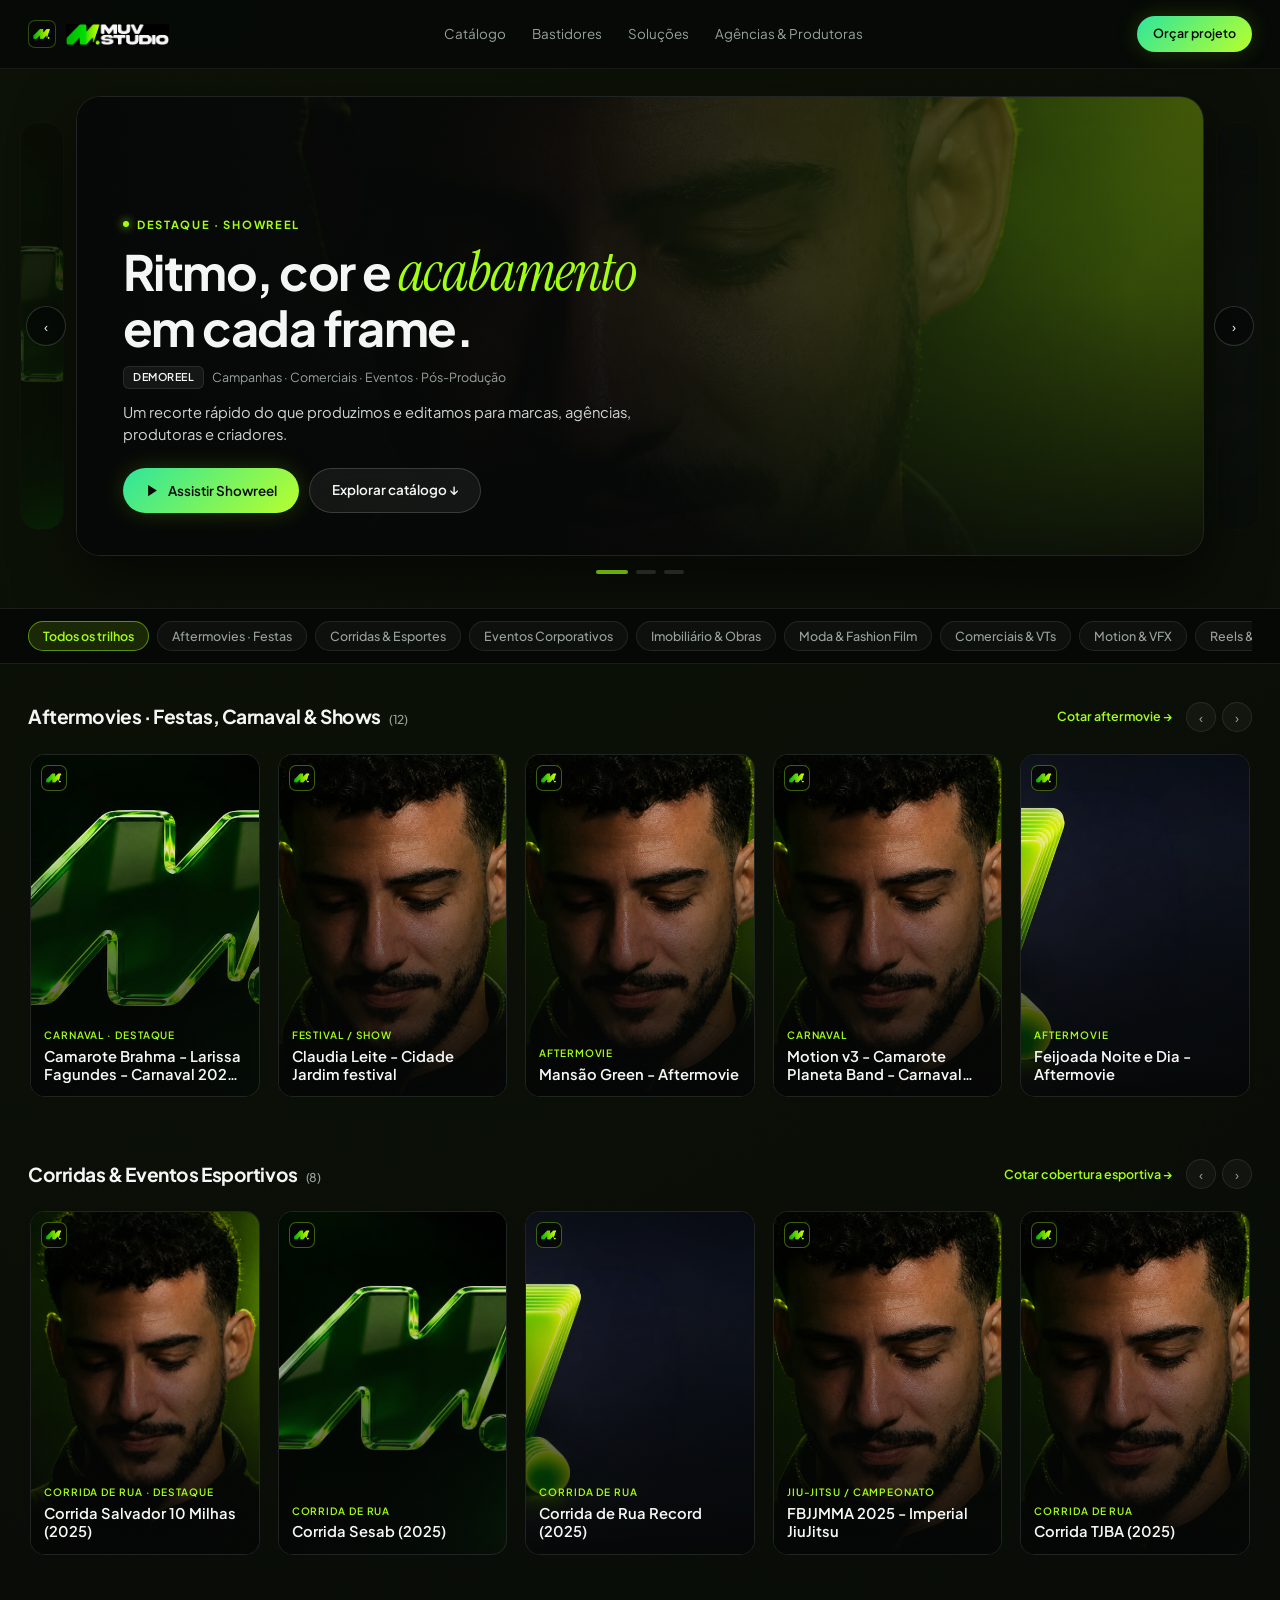
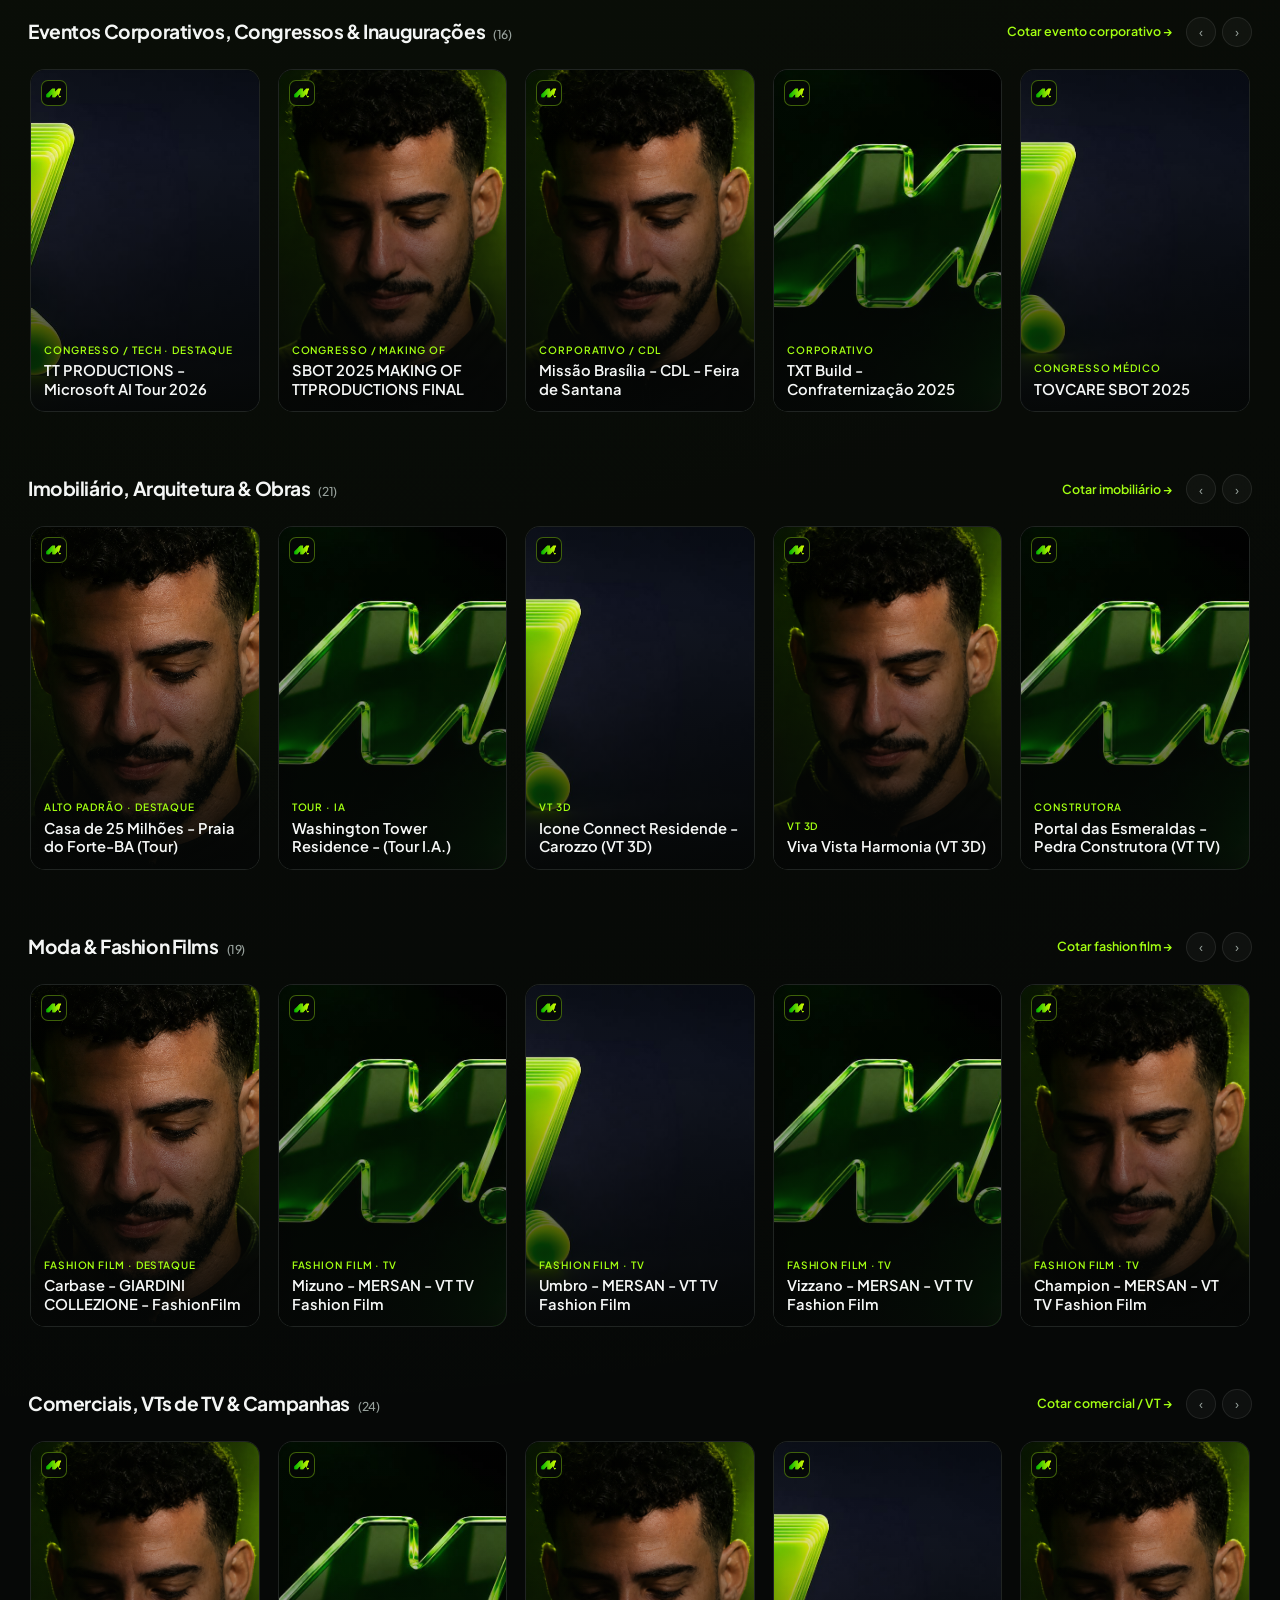
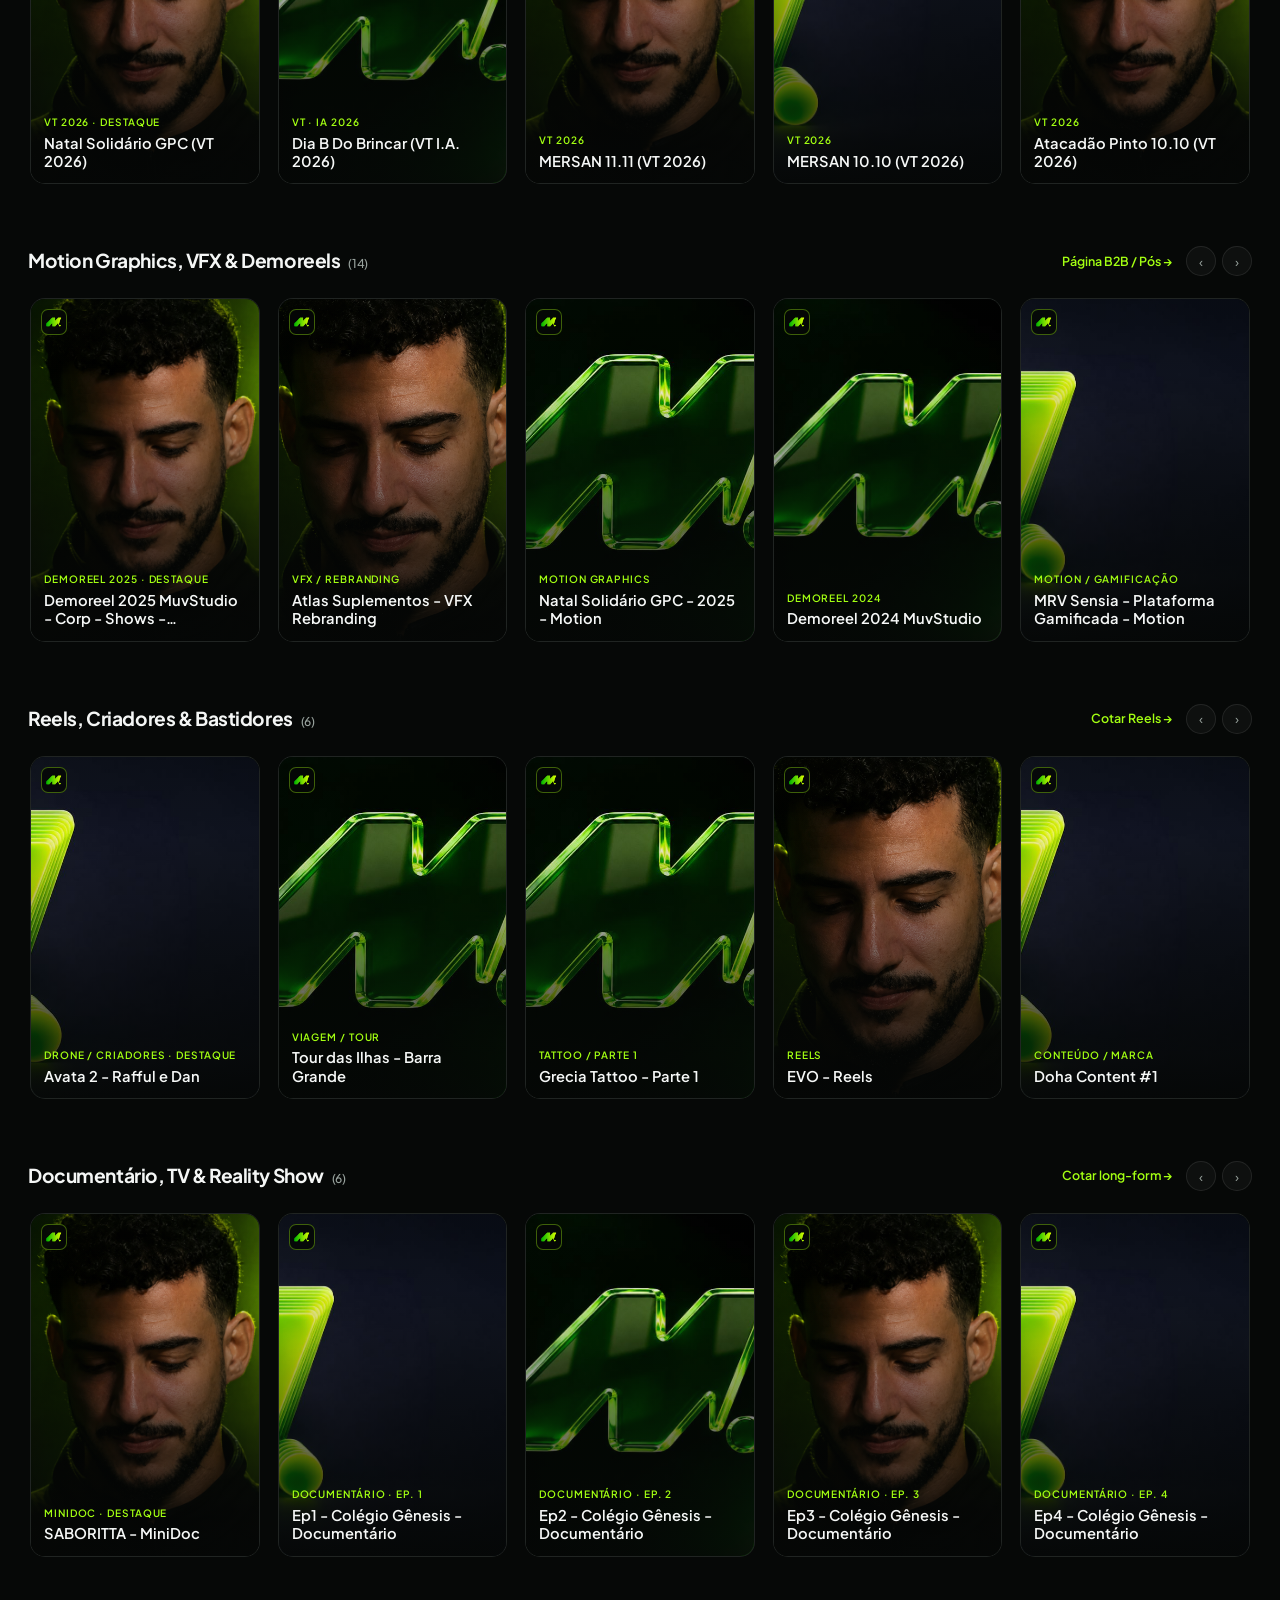
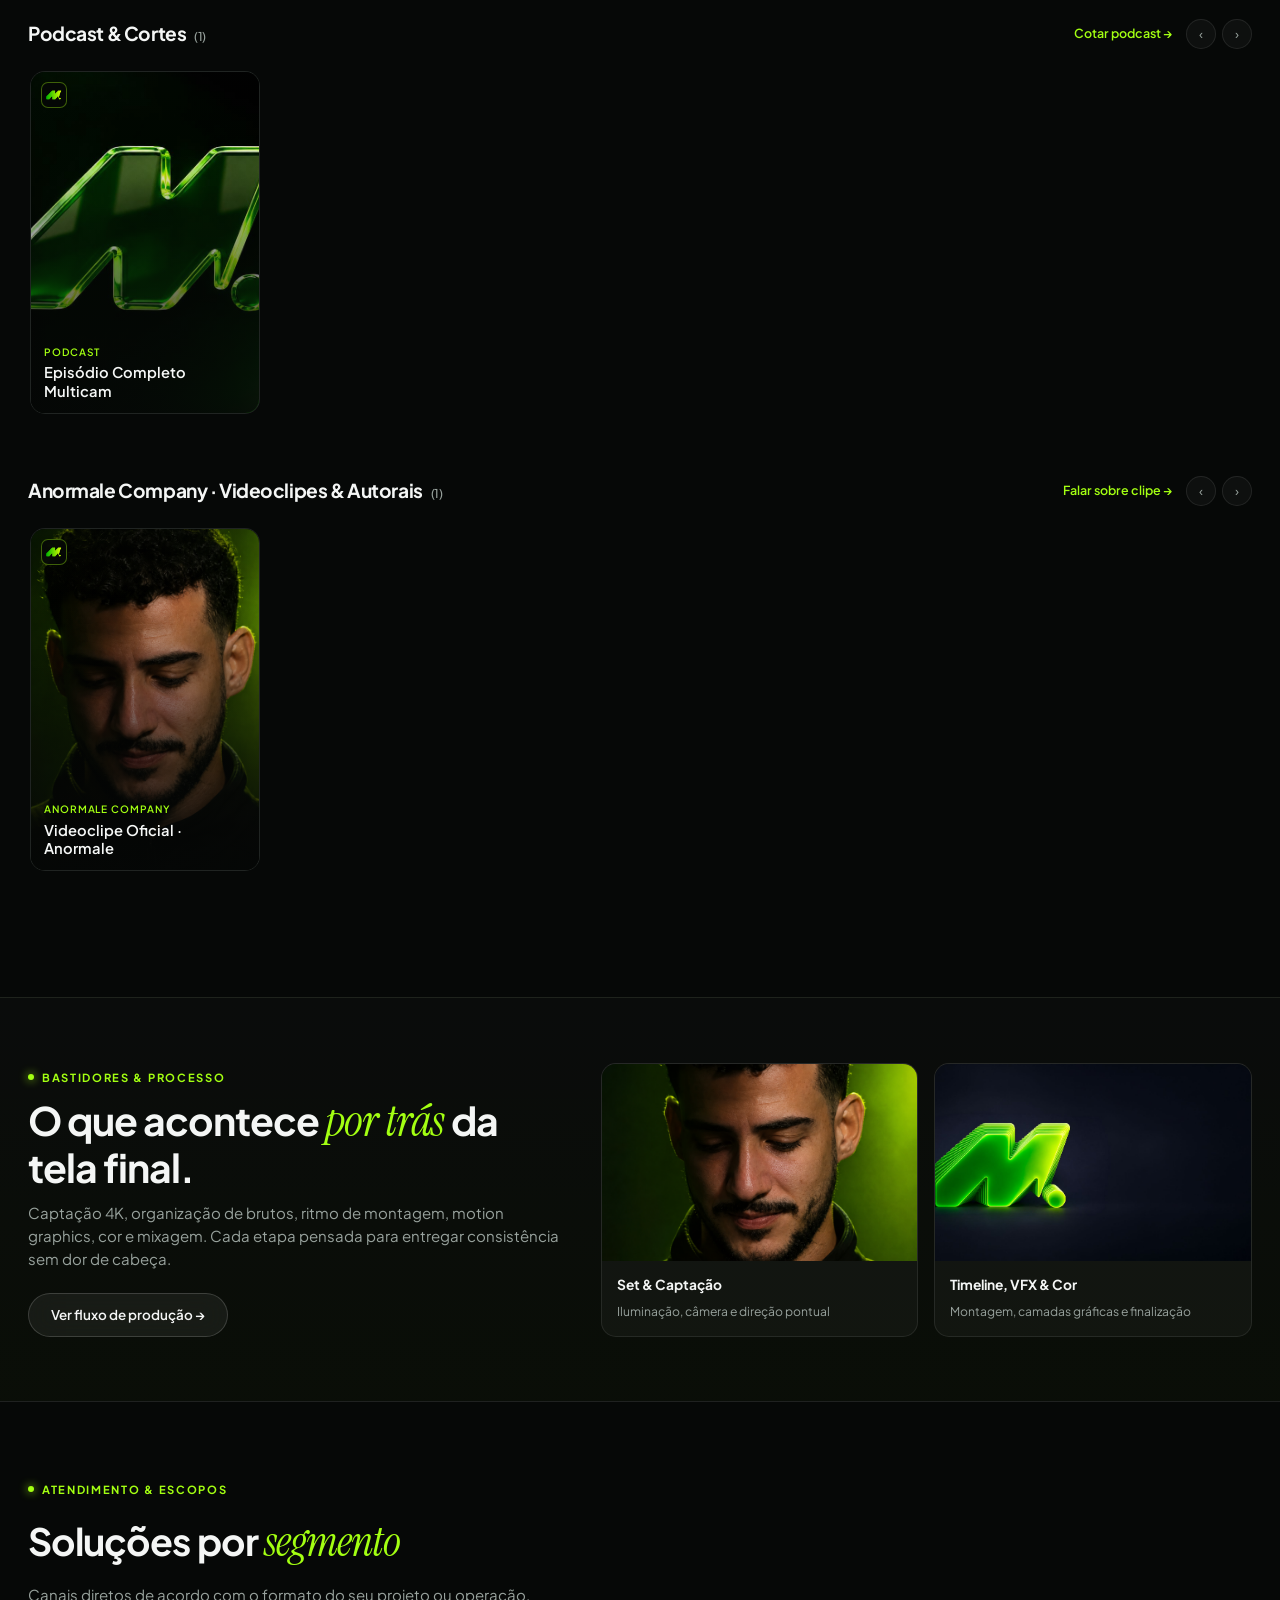
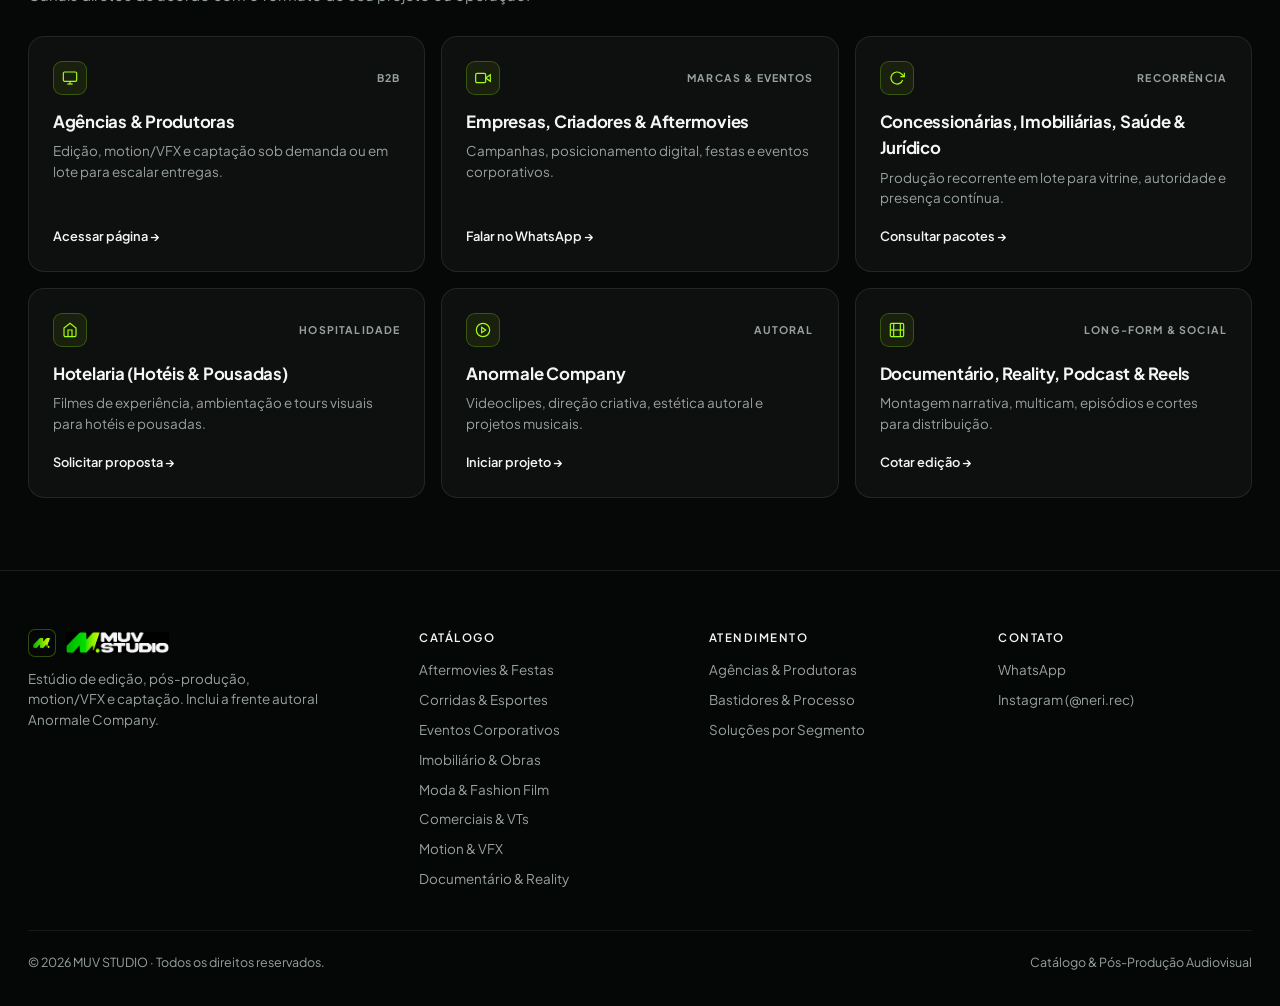
==== commit 3fe16b81: "Update index.html" ====
--- a/index.html
+++ b/index.html
@@ -7,9 +7,9 @@
   <meta name="description" content="Catálogo oficial da MUV STUDIO e Anormale Company. Aftermovies, eventos corporativos, corridas, imobiliário, fashion films, comerciais, motion/VFX, documentários e reels.">
   <meta name="theme-color" content="#060807">
 
-  <link rel="icon" type="image/png" href="assets/img/Muv_Studio_Logo-10.png?v=2">
-  <link rel="shortcut icon" type="image/png" href="assets/img/Muv_Studio_Logo-10.png?v=2">
-  <link rel="apple-touch-icon" href="assets/img/Muv_Studio_Logo-10.png?v=2">
+  <link rel="icon" type="image/png" sizes="any" href="assets/img/Muv_Studio_Logo-10.png?v=3">
+  <link rel="shortcut icon" type="image/png" href="assets/img/Muv_Studio_Logo-10.png?v=3">
+  <link rel="apple-touch-icon" href="assets/img/Muv_Studio_Logo-10.png?v=3">
 
   <link rel="preconnect" href="https://fonts.googleapis.com">
   <link rel="preconnect" href="https://fonts.gstatic.com" crossorigin>
@@ -234,7 +234,7 @@
     }
     .carousel-dot.active { width: 32px; background: var(--lime); }
 
-    /* BARRA DE FILTROS + SELETOR DE MODO */
+    /* BARRA DE FILTROS */
     .filter-bar {
       position: sticky; top: 68px; z-index: 40;
       background: rgba(6, 8, 7, 0.84);
@@ -266,18 +266,6 @@
       border-color: var(--border-lime);
       color: var(--lime); font-weight: 600;
     }
-
-    .card-mode-switch {
-      display: inline-flex; align-items: center;
-      background: var(--glass); border: 1px solid var(--border);
-      border-radius: 999px; padding: 3px; flex-shrink: 0;
-    }
-    .card-mode-switch button {
-      padding: 5px 12px; border-radius: 999px;
-      font-size: 0.72rem; font-weight: 600; color: var(--muted);
-      transition: all 0.2s ease;
-    }
-    .card-mode-switch button.active { background: var(--lime); color: #050806; }
 
     /* TRILHOS (5 CARDS VISÍVEIS) E GRADE EXPANDIDA AO FILTRAR CATEGORIA */
     .catalog { padding: 38px 0 64px; position: relative; z-index: 5; }
@@ -313,10 +301,6 @@
     }
     .rail-track::-webkit-scrollbar { display: none; }
 
-    body.mode-wide .rail-track {
-      grid-auto-columns: calc((100% - 54px) / 4);
-    }
-
     /* Grade expandida quando uma categoria específica é clicada */
     .rail-track.is-grid {
       grid-auto-flow: row;
@@ -326,9 +310,6 @@
       overflow-x: visible;
       padding: 8px 0 14px;
     }
-    body.mode-wide .rail-track.is-grid {
-      grid-template-columns: repeat(4, minmax(0, 1fr));
-    }
 
     .card {
       position: relative;
@@ -350,10 +331,6 @@
       aspect-ratio: 2 / 3;
       background: #080b09;
       overflow: hidden;
-      transition: aspect-ratio 0.25s ease;
-    }
-    body.mode-wide .card-media {
-      aspect-ratio: 16 / 9;
     }
 
     /* Encaixe inteligente da capa do YouTube sem faixas pretas e com foco central */
@@ -366,16 +343,12 @@
       transition: transform 0.4s ease, filter 0.3s ease;
     }
     /* Card vertical (2:3) + vídeo horizontal (16:9): amplia para preencher o quadro sem sobra */
-    body:not(.mode-wide) .card[data-ratio="16:9"] .card-media img.card-thumb {
+    .card[data-ratio="16:9"] .card-media img.card-thumb {
       transform: scale(1.44);
     }
     /* Card vertical (2:3) + vídeo vertical (9:16): recorta faixas laterais da miniatura do YouTube */
-    body:not(.mode-wide) .card[data-ratio="9:16"] .card-media img.card-thumb {
+    .card[data-ratio="9:16"] .card-media img.card-thumb {
       transform: scale(1.72);
-    }
-    /* Card horizontal (16:9) + vídeo vertical (9:16): preenche sem bordas */
-    body.mode-wide .card[data-ratio="9:16"] .card-media img.card-thumb {
-      transform: scale(1.36);
     }
 
     .card:hover .card-media img.card-thumb {
@@ -597,7 +570,6 @@
     @media (max-width: 1100px) {
       .rail-track { grid-auto-columns: calc((100% - 48px) / 4); }
       .rail-track.is-grid { grid-template-columns: repeat(4, minmax(0, 1fr)); }
-      body.mode-wide .rail-track.is-grid { grid-template-columns: repeat(3, minmax(0, 1fr)); }
       .footer-top { grid-template-columns: repeat(2, 1fr); }
     }
     @media (max-width: 820px) {
@@ -606,8 +578,7 @@
       .side-peek { display: none; }
       .hero-card { padding: 28px 24px; min-height: 410px; }
       .rail-track { grid-auto-columns: 46%; }
-      body.mode-wide .rail-track { grid-auto-columns: 64%; }
-      .rail-track.is-grid, body.mode-wide .rail-track.is-grid { grid-template-columns: repeat(2, minmax(0, 1fr)); }
+      .rail-track.is-grid { grid-template-columns: repeat(2, minmax(0, 1fr)); }
       .bts-grid, .hub-grid { grid-template-columns: 1fr; }
       .nav-links { display: none; }
       .carousel-arrow { display: none; }
@@ -615,8 +586,7 @@
     @media (max-width: 560px) {
       .wrap { width: calc(100% - 28px); }
       .rail-track { grid-auto-columns: 66%; }
-      .rail-track.is-grid, body.mode-wide .rail-track.is-grid { grid-template-columns: repeat(2, minmax(0, 1fr)); gap: 12px; }
-      .card-mode-switch { display: none; }
+      .rail-track.is-grid { grid-template-columns: repeat(2, minmax(0, 1fr)); gap: 12px; }
       .footer-top { grid-template-columns: 1fr; }
       .credits-grid { grid-template-columns: 1fr; }
     }
@@ -761,11 +731,6 @@
           <button class="pill" type="button" data-filter="doc-reality">Doc & Reality</button>
           <button class="pill" type="button" data-filter="podcast">Podcast</button>
           <button class="pill" type="button" data-filter="anormale">Anormale Company</button>
-        </div>
-
-        <div class="card-mode-switch" title="Alternar entre capa vertical (DVD) e horizontal">
-          <button type="button" class="active" id="mode-poster">Capa (2:3)</button>
-          <button type="button" id="mode-wide">Wide (16:9)</button>
         </div>
       </div>
     </div>
@@ -1006,7 +971,7 @@
   </div>
 
   <script>
-    const ytThumb = (id) => `https://img.youtube.com/vi/${id}/hqdefault.jpg`;
+    const ytThumb = (id) => `https://img.youtube.com/vi/${id}/maxresdefault.jpg`;
 
     // Ordenados por relevância de portfólio em cada trilho (destaques à frente)
     const rails = [
@@ -1320,7 +1285,7 @@
               <article class="card" data-ratio="${item.ratio}" onclick="openProject('${rail.id}', ${idx})">
                 <div class="card-media">
                   <div class="card-muv"><img src="assets/img/Muv_Studio_Logo-10.png" alt="MUV"></div>
-                  <img class="card-thumb" src="${ytThumb(item.yt)}" alt="${item.title}" loading="lazy" onerror="this.onerror=null;this.src='${item.thumb}';">
+                  <img class="card-thumb" src="${ytThumb(item.yt)}" alt="${item.title}" loading="lazy" onload="if(this.naturalWidth===120){this.src='https://img.youtube.com/vi/${item.yt}/hqdefault.jpg';}" onerror="this.onerror=null;this.src='${item.thumb}';">
                   <div class="card-overlay">
                     <span class="card-kicker">${item.kicker}</span>
                     <h3 class="card-title">${item.title}</h3>
@@ -1358,19 +1323,6 @@
       pill.addEventListener('click', () => setFilter(pill.dataset.filter));
     });
 
-    const btnPoster = document.getElementById('mode-poster');
-    const btnWide = document.getElementById('mode-wide');
-    btnPoster.addEventListener('click', () => {
-      document.body.classList.remove('mode-wide');
-      btnPoster.classList.add('active');
-      btnWide.classList.remove('active');
-    });
-    btnWide.addEventListener('click', () => {
-      document.body.classList.add('mode-wide');
-      btnWide.classList.add('active');
-      btnPoster.classList.remove('active');
-    });
-
     const modal = document.getElementById('modal');
     const modalBox = document.getElementById('modal-box');
     const iframe = document.getElementById('m-iframe');
@@ -1422,4 +1374,4 @@
   </script>
 
 </body>
-</html>+</html>
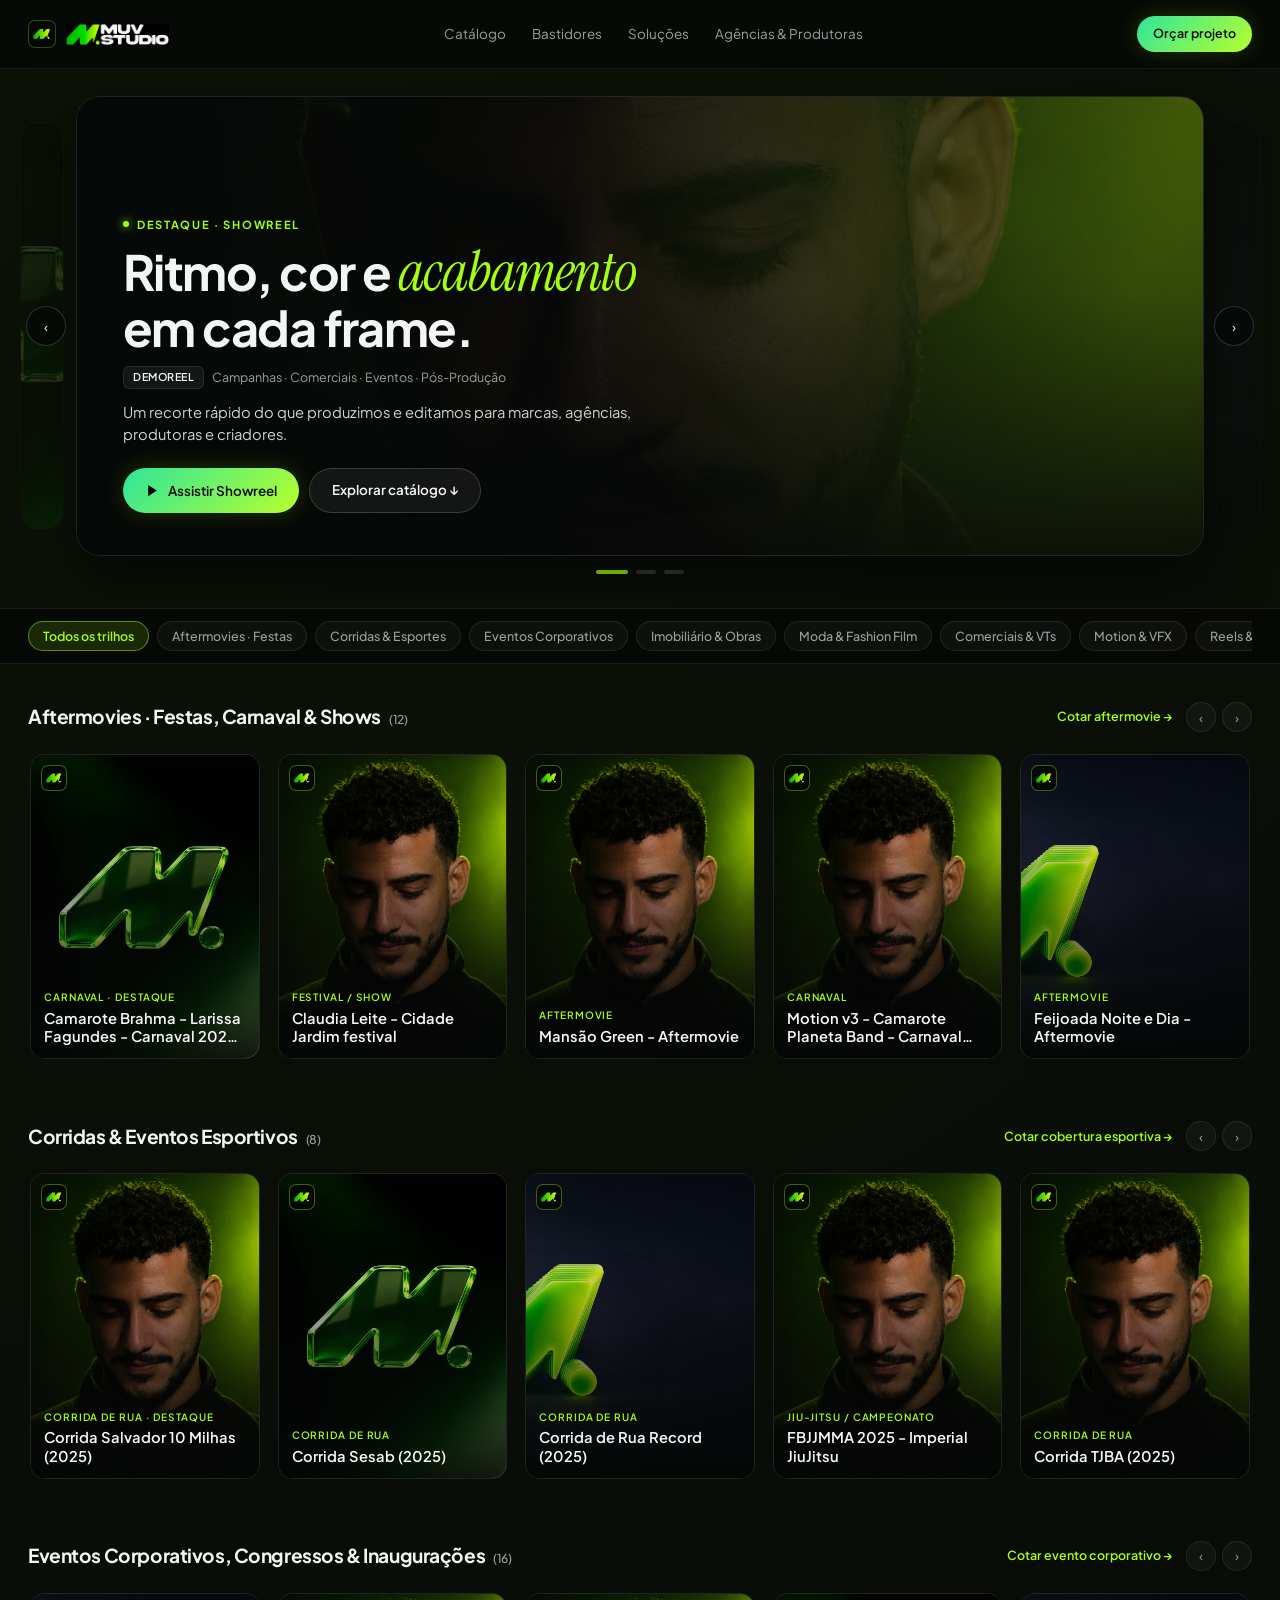
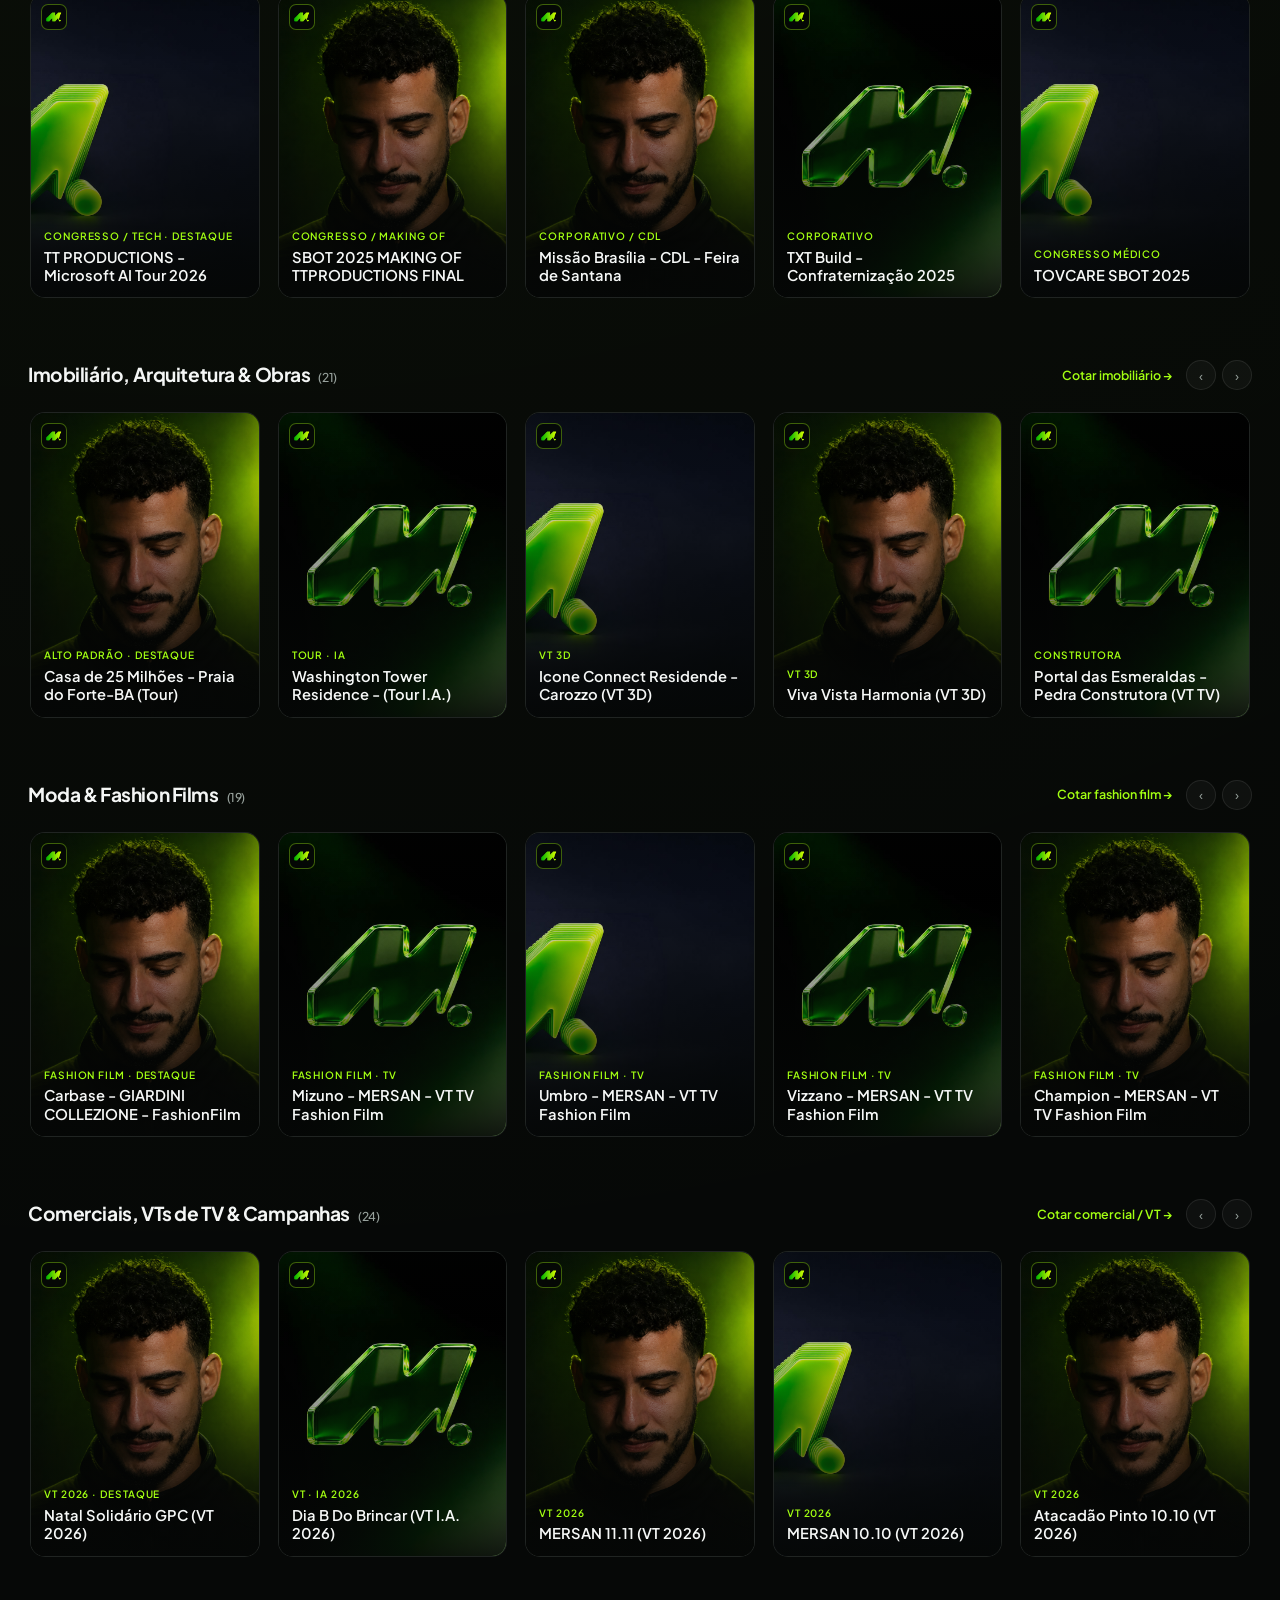
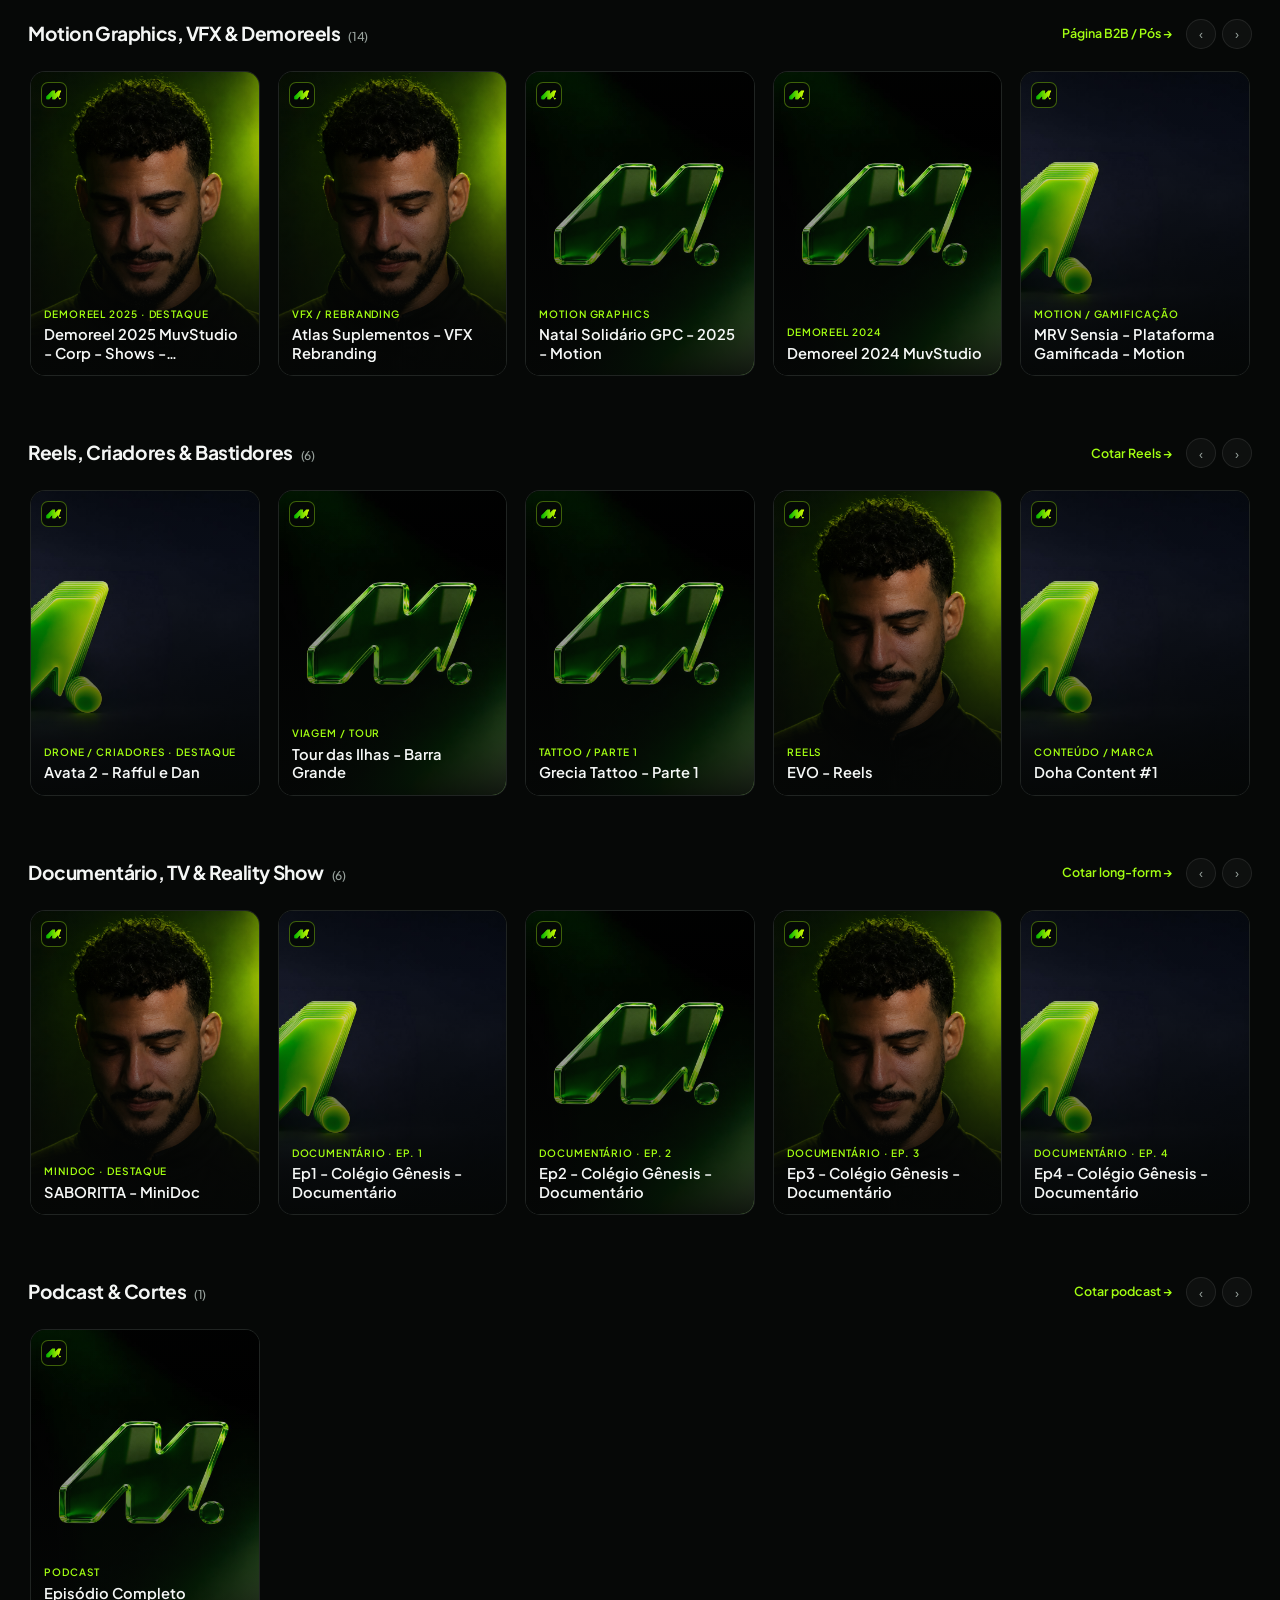
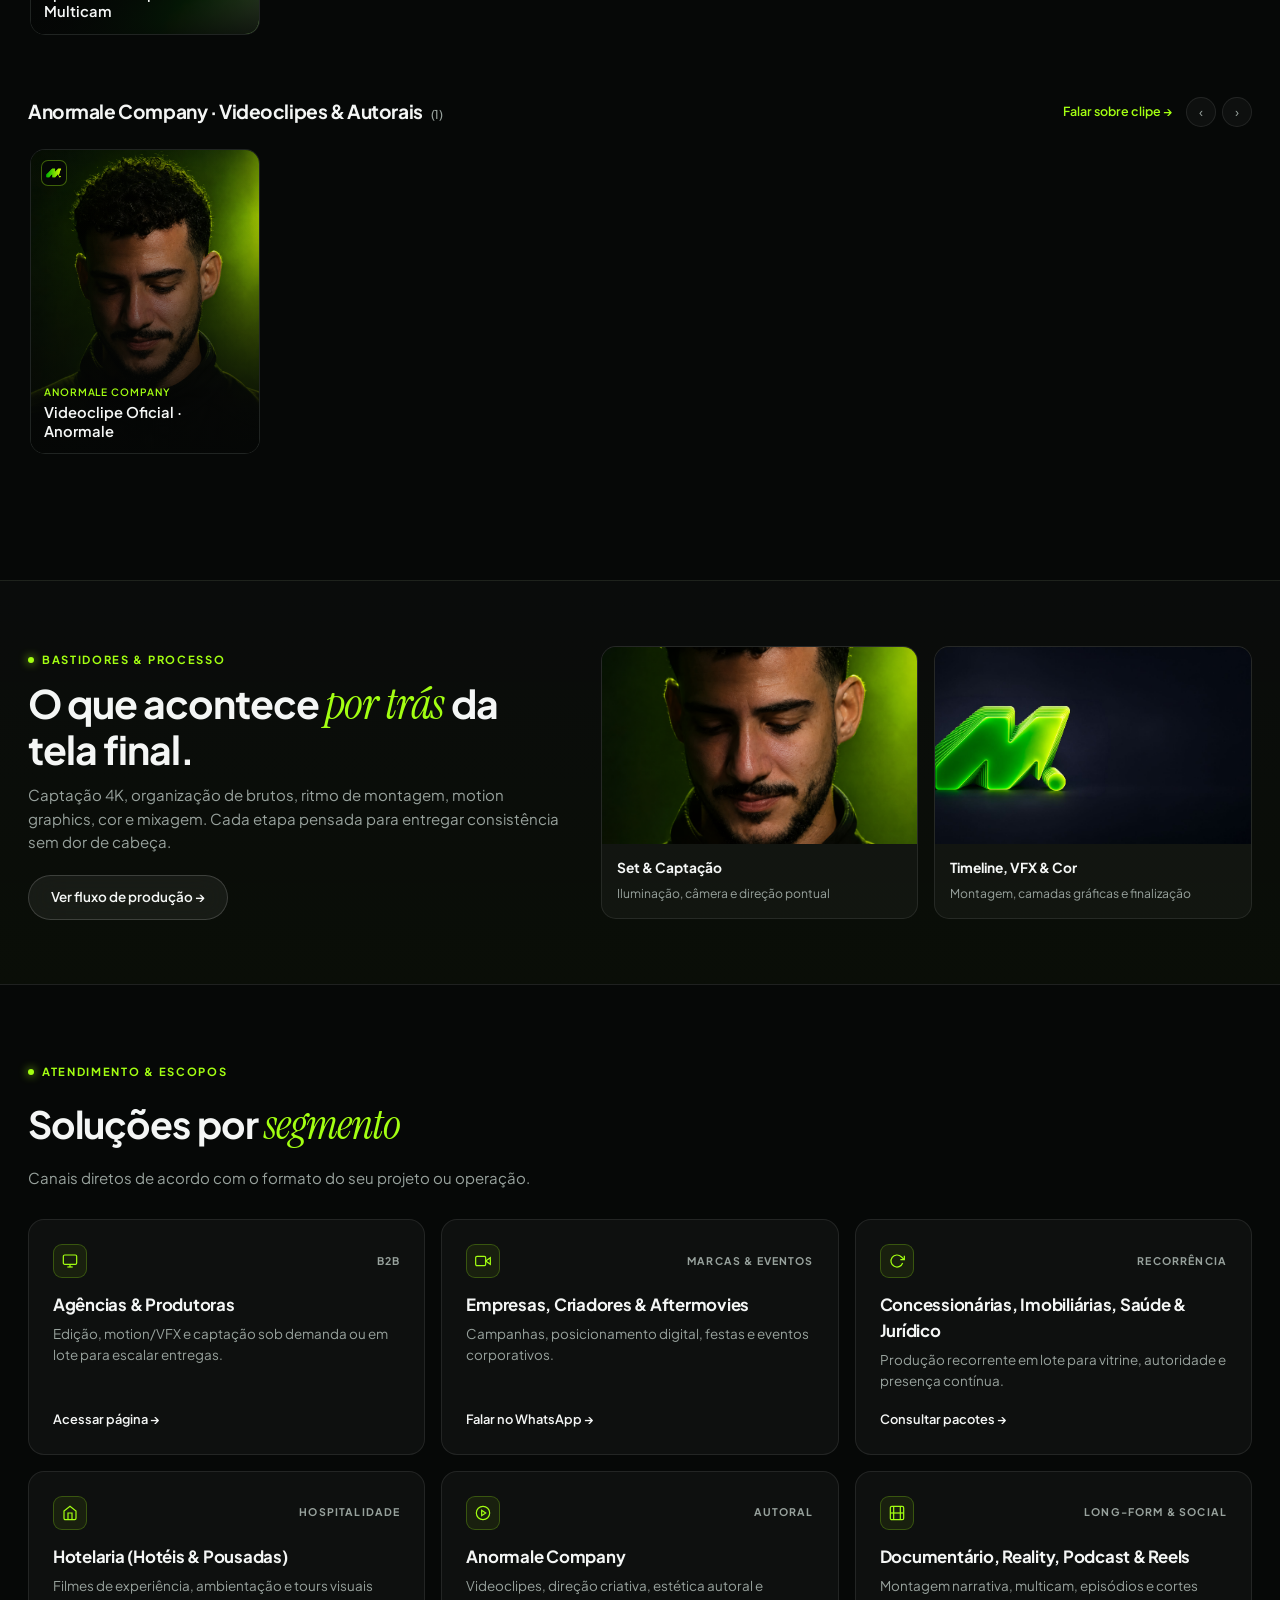
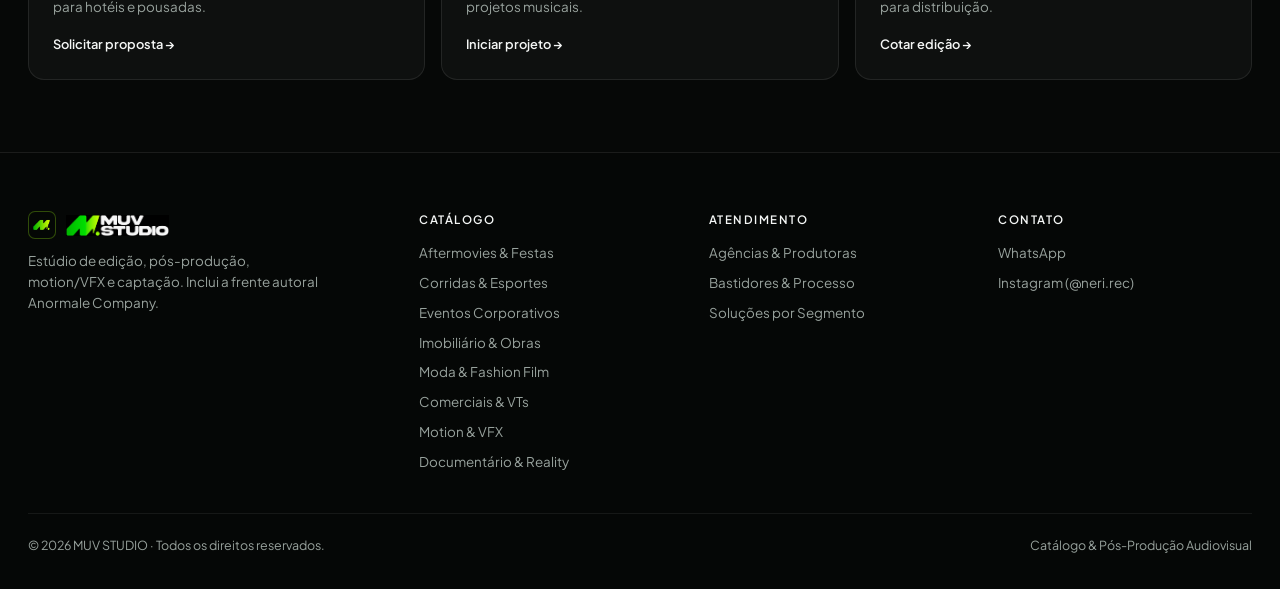
==== commit 25229268: "Update index.html" ====
--- a/index.html
+++ b/index.html
@@ -326,32 +326,25 @@
       z-index: 6;
     }
 
+    /* Proporção 3:4 preserva o visual vertical e evita corte exagerado nas laterais das capas */
     .card-media {
       position: relative;
-      aspect-ratio: 2 / 3;
+      aspect-ratio: 3 / 4;
       background: #080b09;
       overflow: hidden;
     }
 
-    /* Encaixe inteligente da capa do YouTube sem faixas pretas e com foco central */
     .card-media img.card-thumb {
       width: 100%;
       height: 100%;
       object-fit: cover;
-      object-position: center;
-      transform: scale(1.02);
+      object-position: center center;
+      transform: scale(1.01);
       transition: transform 0.4s ease, filter 0.3s ease;
     }
-    /* Card vertical (2:3) + vídeo horizontal (16:9): amplia para preencher o quadro sem sobra */
-    .card[data-ratio="16:9"] .card-media img.card-thumb {
-      transform: scale(1.44);
-    }
-    /* Card vertical (2:3) + vídeo vertical (9:16): recorta faixas laterais da miniatura do YouTube */
-    .card[data-ratio="9:16"] .card-media img.card-thumb {
-      transform: scale(1.72);
-    }
 
     .card:hover .card-media img.card-thumb {
+      transform: scale(1.04);
       filter: brightness(1.06);
     }
 
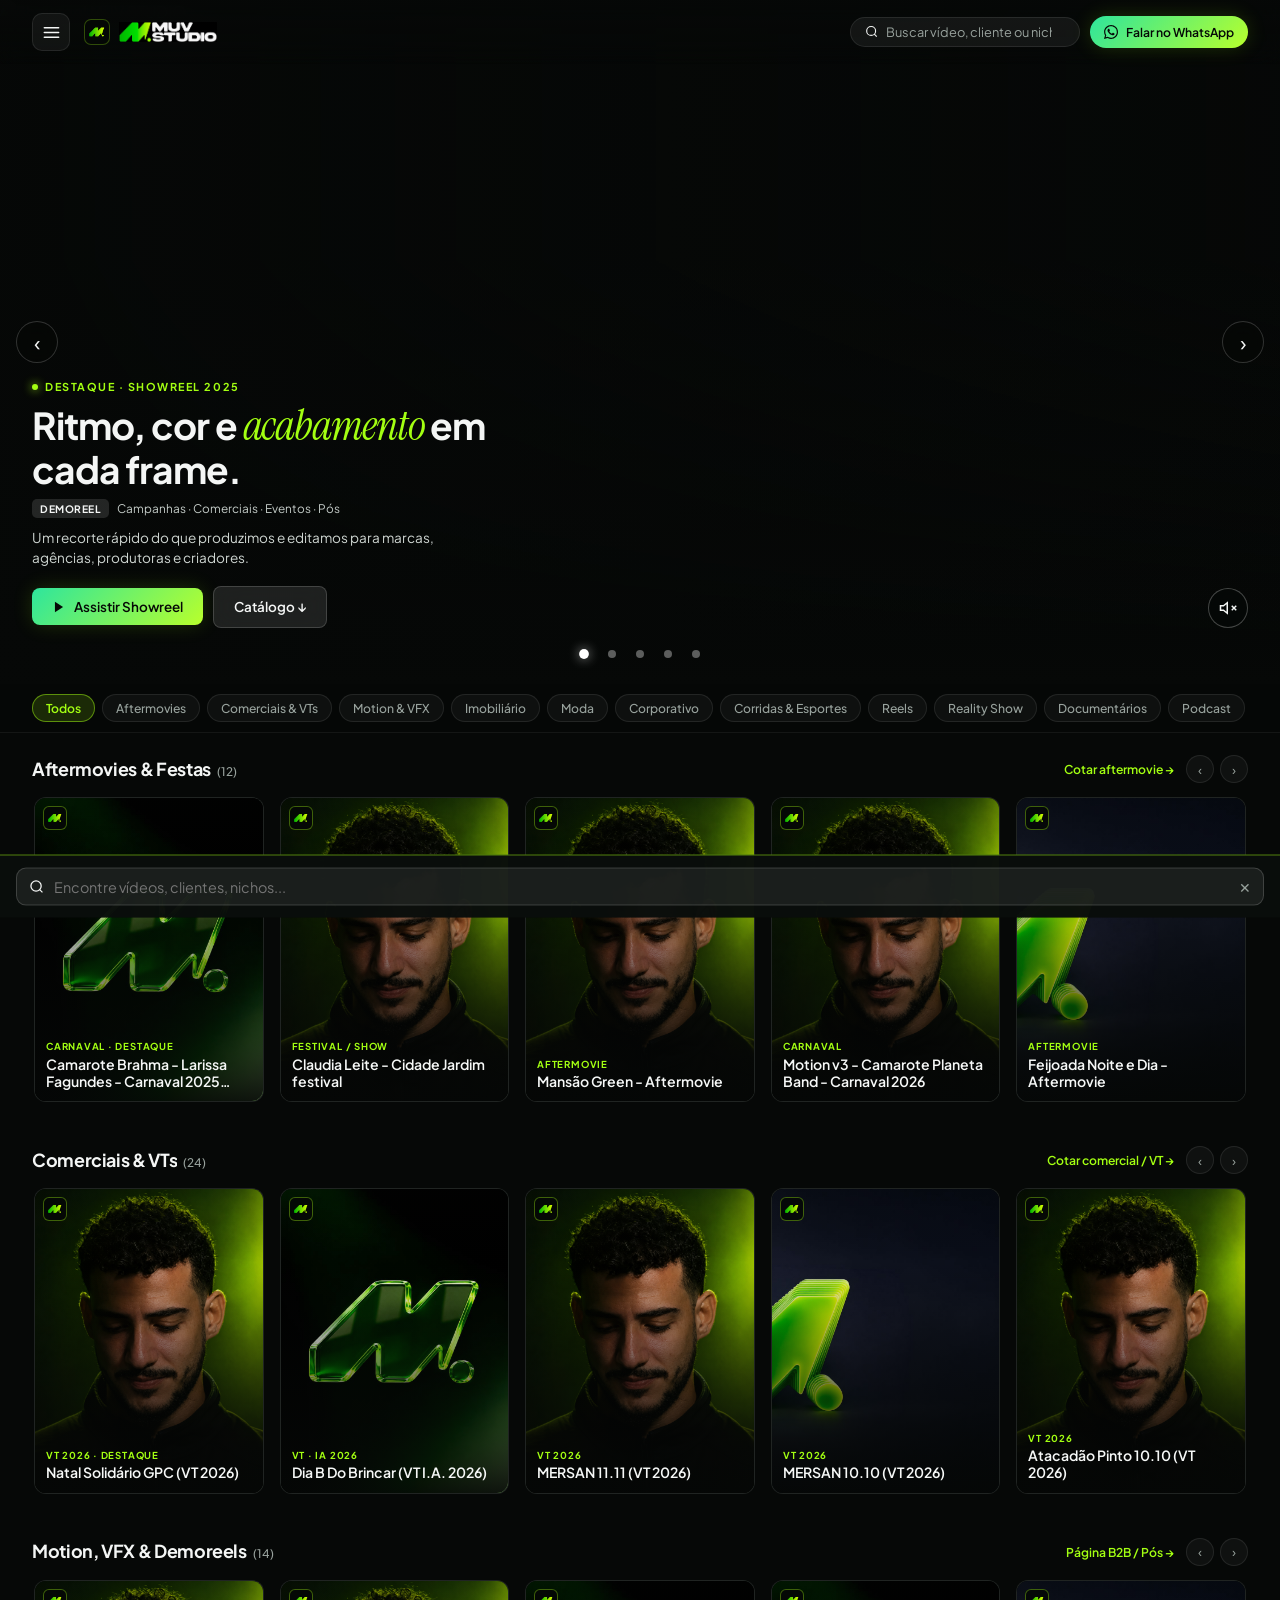
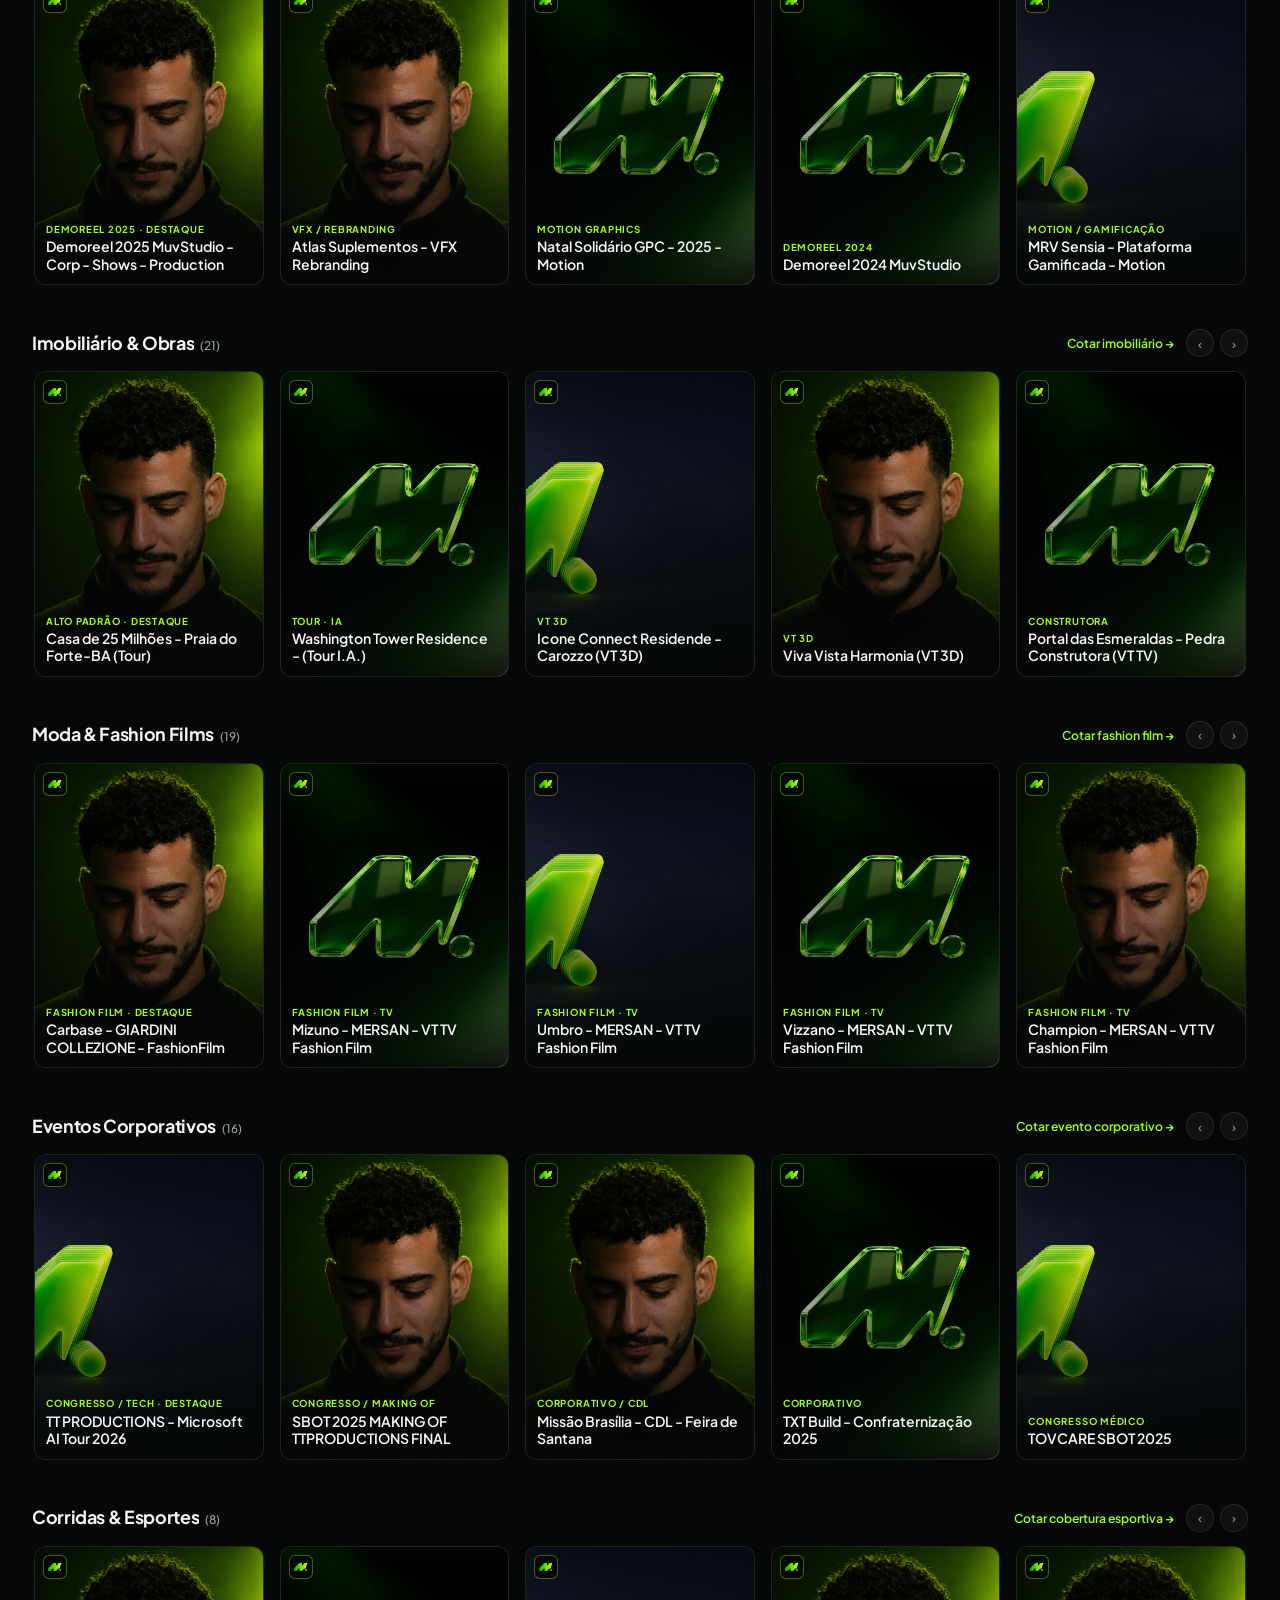
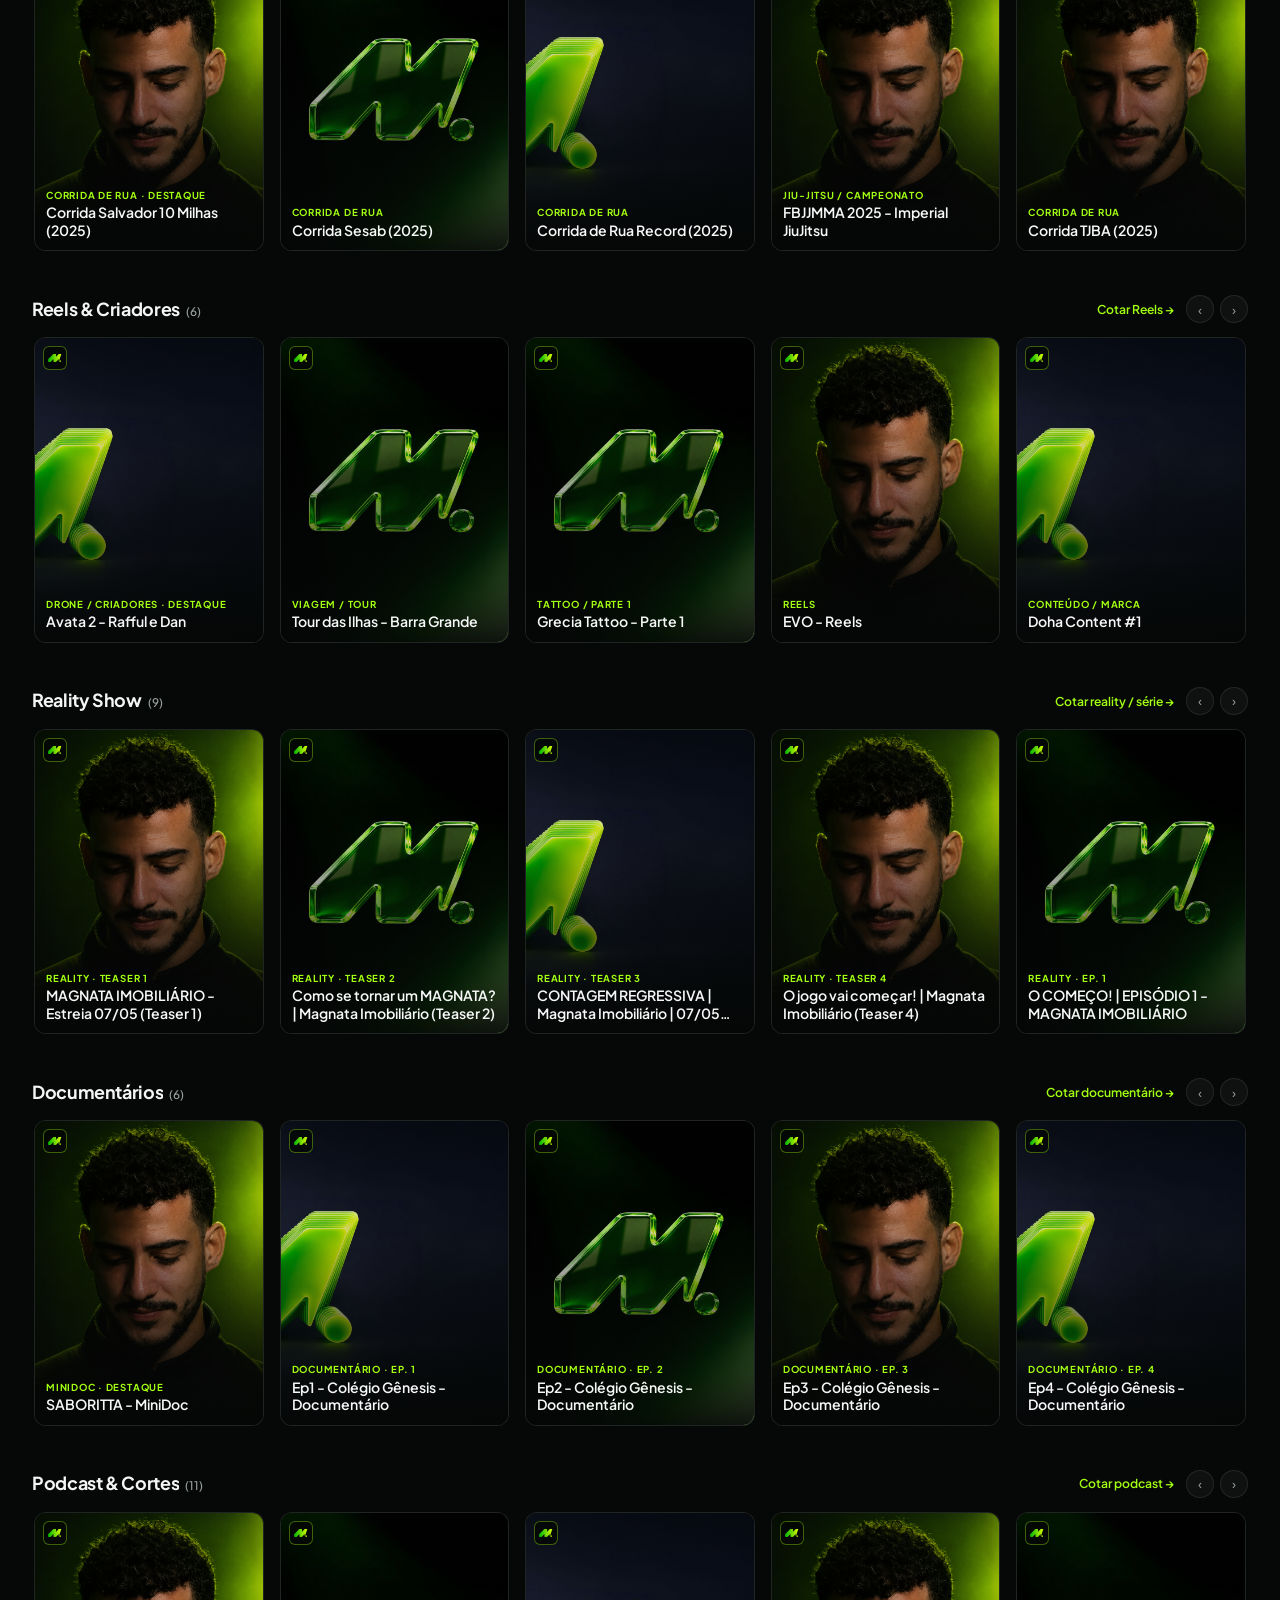
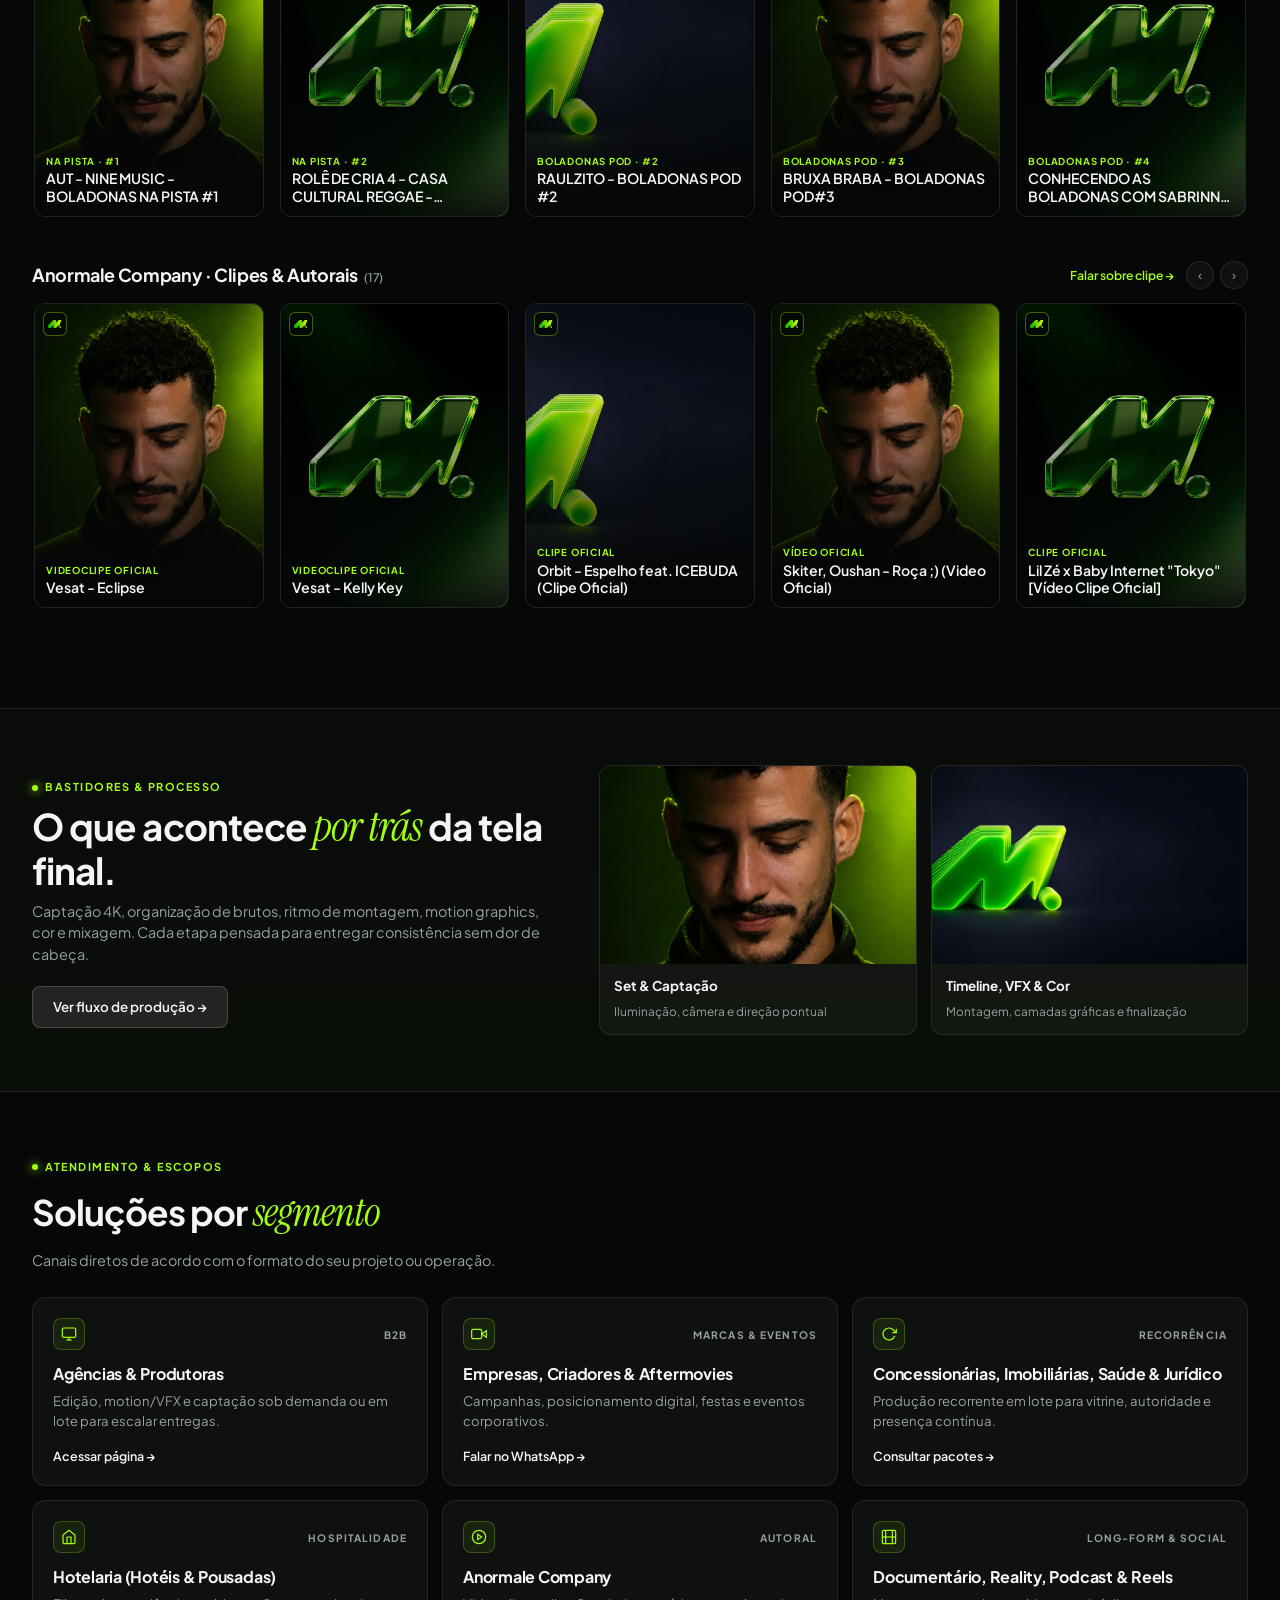
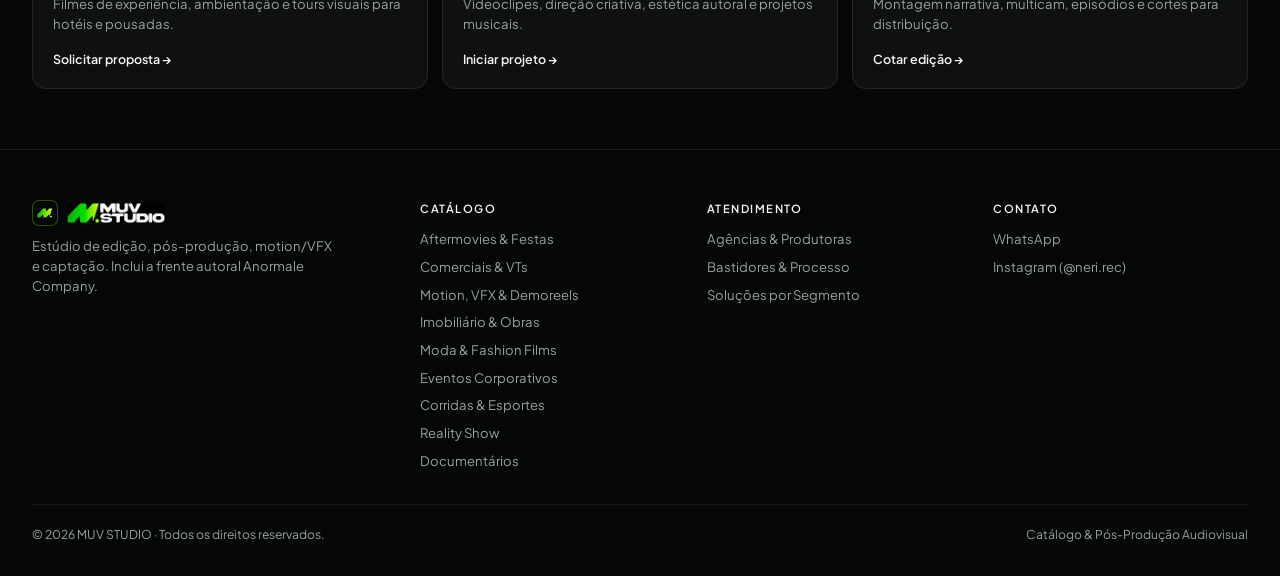
==== commit 86a8a4df: "Update index.html" ====
--- a/index.html
+++ b/index.html
@@ -4,12 +4,12 @@
   <meta charset="utf-8">
   <meta name="viewport" content="width=device-width, initial-scale=1">
   <title>MUV STUDIO — Catálogo Audiovisual, Pós-Produção & Direção</title>
-  <meta name="description" content="Catálogo oficial da MUV STUDIO e Anormale Company. Aftermovies, eventos corporativos, corridas, imobiliário, fashion films, comerciais, motion/VFX, documentários e reels.">
+  <meta name="description" content="Catálogo oficial da MUV STUDIO e Anormale Company. Aftermovies, comerciais, motion/VFX, imobiliário, moda, eventos corporativos, corridas, reels, reality show, documentários, podcast e clipes.">
   <meta name="theme-color" content="#060807">
 
-  <link rel="icon" type="image/png" sizes="any" href="assets/img/Muv_Studio_Logo-10.png?v=3">
-  <link rel="shortcut icon" type="image/png" href="assets/img/Muv_Studio_Logo-10.png?v=3">
-  <link rel="apple-touch-icon" href="assets/img/Muv_Studio_Logo-10.png?v=3">
+  <link rel="icon" type="image/png" sizes="any" href="assets/img/Muv_Studio_Logo-10.png?v=5">
+  <link rel="shortcut icon" type="image/png" href="assets/img/Muv_Studio_Logo-10.png?v=5">
+  <link rel="apple-touch-icon" href="assets/img/Muv_Studio_Logo-10.png?v=5">
 
   <link rel="preconnect" href="https://fonts.googleapis.com">
   <link rel="preconnect" href="https://fonts.gstatic.com" crossorigin>
@@ -19,9 +19,9 @@
     :root {
       --bg: #060807;
       --surface: #0b0f0d;
-      --surface-2: #101613;
-      --glass: rgba(255, 255, 255, 0.035);
-      --glass-hover: rgba(255, 255, 255, 0.07);
+      --surface-2: #111714;
+      --glass: rgba(255, 255, 255, 0.04);
+      --glass-hover: rgba(255, 255, 255, 0.08);
       --border: rgba(255, 255, 255, 0.085);
       --border-strong: rgba(255, 255, 255, 0.16);
       --border-lime: rgba(163, 255, 18, 0.48);
@@ -29,8 +29,8 @@
       --muted: #98a29d;
       --lime: #a3ff12;
       --grad: linear-gradient(135deg, #2ee59d 0%, #b8ff2c 100%);
-      --radius: 15px;
-      --max: 1380px;
+      --radius: 12px;
+      --max: 1420px;
     }
 
     * { box-sizing: border-box; margin: 0; padding: 0; }
@@ -41,141 +41,249 @@
       font-family: 'Plus Jakarta Sans', sans-serif;
     }
     body {
-      line-height: 1.55;
+      line-height: 1.5;
       overflow-x: hidden;
       -webkit-font-smoothing: antialiased;
-      background:
-        radial-gradient(circle at 15% 0%, rgba(163, 255, 18, 0.045), transparent 42%),
-        var(--bg);
+      background: var(--bg);
     }
 
     img, video { max-width: 100%; display: block; }
     a { color: inherit; text-decoration: none; }
-    button { font-family: inherit; color: inherit; background: none; border: none; cursor: pointer; }
-
-    .wrap { width: min(var(--max), calc(100% - 56px)); margin: 0 auto; }
-
-    /* HEADER */
+    button, input { font-family: inherit; color: inherit; background: none; border: none; }
+    button { cursor: pointer; }
+
+    .wrap { width: min(var(--max), calc(100% - 64px)); margin: 0 auto; }
+
+    /* HEADER FIXO ESTILO STREAMING */
     .header {
-      position: fixed; top: 0; left: 0; right: 0; z-index: 50;
-      background: rgba(6, 8, 7, 0.78);
-      backdrop-filter: blur(18px);
-      -webkit-backdrop-filter: blur(18px);
-      border-bottom: 1px solid rgba(255, 255, 255, 0.065);
+      position: fixed; top: 0; left: 0; right: 0; z-index: 60;
+      background: linear-gradient(180deg, rgba(6, 8, 7, 0.92) 0%, rgba(6, 8, 7, 0.65) 70%, transparent 100%);
+      backdrop-filter: blur(12px);
+      -webkit-backdrop-filter: blur(12px);
+      transition: background 0.25s ease, border-color 0.25s ease;
+      border-bottom: 1px solid transparent;
+    }
+    .header.scrolled {
+      background: rgba(6, 8, 7, 0.92);
+      border-bottom-color: rgba(255, 255, 255, 0.07);
     }
     .header-in {
       display: flex; align-items: center; justify-content: space-between;
-      height: 68px; gap: 20px;
-    }
-    .brand { display: flex; align-items: center; gap: 10px; }
+      height: 64px; gap: 16px;
+    }
+    .header-left { display: flex; align-items: center; gap: 14px; }
+
+    .menu-toggle {
+      width: 38px; height: 38px; border-radius: 10px;
+      display: grid; place-items: center;
+      color: var(--text);
+      background: rgba(255, 255, 255, 0.05);
+      border: 1px solid var(--border);
+      transition: all 0.2s ease;
+    }
+    .menu-toggle:hover { border-color: var(--border-lime); color: var(--lime); }
+
+    .brand { display: flex; align-items: center; gap: 9px; }
     .brand-icon {
-      width: 28px; height: 28px; border-radius: 7px; object-fit: contain; padding: 3px;
+      width: 26px; height: 26px; border-radius: 7px; object-fit: contain; padding: 3px;
       background: rgba(5, 8, 6, 0.9);
       border: 1px solid rgba(163, 255, 18, 0.28);
     }
-    .brand img.brand-logo { height: 21px; width: auto; }
-    .nav-links { display: flex; align-items: center; gap: 26px; font-size: 0.84rem; color: var(--muted); }
-    .nav-links a { transition: color 0.2s ease; }
-    .nav-links a:hover { color: var(--text); }
+    .brand img.brand-logo { height: 20px; width: auto; }
+
+    .header-right { display: flex; align-items: center; gap: 10px; }
+
+    /* LUPA NO TOPO (DESKTOP) */
+    .search-desktop {
+      display: flex; align-items: center; gap: 8px;
+      background: rgba(255, 255, 255, 0.06);
+      border: 1px solid var(--border);
+      border-radius: 999px;
+      padding: 6px 14px;
+      width: 230px;
+      transition: width 0.25s ease, border-color 0.2s ease, background 0.2s ease;
+    }
+    .search-desktop:focus-within {
+      width: 290px;
+      border-color: var(--border-lime);
+      background: rgba(11, 15, 13, 0.95);
+    }
+    .search-desktop input {
+      width: 100%; font-size: 0.8rem; outline: none; color: var(--text);
+    }
+    .search-desktop input::placeholder { color: var(--muted); }
+    .search-clear {
+      font-size: 0.75rem; color: var(--muted); display: none;
+    }
+    .search-clear.visible { display: inline; }
 
     /* BOTÕES */
     .btn {
       display: inline-flex; align-items: center; justify-content: center; gap: 8px;
-      padding: 11px 22px; border-radius: 999px;
+      padding: 10px 20px; border-radius: 8px;
       font-size: 0.84rem; font-weight: 600;
       background: var(--grad); color: #050806;
-      box-shadow: 0 0 22px rgba(163, 255, 18, 0.18);
+      box-shadow: 0 0 20px rgba(163, 255, 18, 0.16);
       transition: transform 0.2s ease, box-shadow 0.2s ease;
-    }
-    .btn:hover { transform: translateY(-1px); box-shadow: 0 0 32px rgba(163, 255, 18, 0.32); }
+      white-space: nowrap;
+    }
+    .btn:hover { transform: translateY(-1px); box-shadow: 0 0 28px rgba(163, 255, 18, 0.3); }
     .btn-glass {
-      background: rgba(255, 255, 255, 0.06);
+      background: rgba(255, 255, 255, 0.1);
       color: var(--text);
       border: 1px solid var(--border-strong);
-      backdrop-filter: blur(14px);
+      backdrop-filter: blur(12px);
       box-shadow: none;
     }
-    .btn-glass:hover {
-      background: rgba(255, 255, 255, 0.12);
-      border-color: rgba(255, 255, 255, 0.26);
-    }
-    .btn-sm { padding: 8px 16px; font-size: 0.78rem; }
-
-    /* HERO CARROSSEL EM CARD COM RESPIRO E PRÉVIA LATERAL */
+    .btn-glass:hover { background: rgba(255, 255, 255, 0.18); }
+    .btn-sm { padding: 7px 14px; font-size: 0.76rem; border-radius: 999px; }
+    .wa-label-mobile { display: none; }
+
+    /* GAVETA LATERAL DE NAVEGAÇÃO */
+    .drawer-backdrop {
+      position: fixed; inset: 0; z-index: 80;
+      background: rgba(3, 5, 4, 0.75);
+      backdrop-filter: blur(8px);
+      opacity: 0; pointer-events: none;
+      transition: opacity 0.25s ease;
+    }
+    .drawer-backdrop.open { opacity: 1; pointer-events: auto; }
+
+    .drawer {
+      position: fixed; top: 0; left: 0; bottom: 0; z-index: 85;
+      width: min(310px, 84vw);
+      background: rgba(8, 11, 9, 0.97);
+      border-right: 1px solid var(--border-strong);
+      padding: 20px 22px 32px;
+      overflow-y: auto;
+      transform: translateX(-100%);
+      transition: transform 0.3s cubic-bezier(0.22, 1, 0.36, 1);
+      display: flex; flex-direction: column; gap: 22px;
+    }
+    .drawer.open { transform: translateX(0); }
+
+    .drawer-top {
+      display: flex; align-items: center; justify-content: space-between;
+      padding-bottom: 14px; border-bottom: 1px solid var(--border);
+    }
+    .drawer-close {
+      width: 34px; height: 34px; border-radius: 50%;
+      background: rgba(255, 255, 255, 0.06);
+      display: grid; place-items: center; font-size: 1rem; color: var(--text);
+    }
+    .drawer-group-title {
+      font-size: 0.68rem; font-weight: 700; letter-spacing: 0.14em;
+      text-transform: uppercase; color: var(--lime); margin-bottom: 10px;
+    }
+    .drawer-list {
+      list-style: none; display: flex; flex-direction: column; gap: 4px;
+    }
+    .drawer-link {
+      width: 100%; text-align: left;
+      padding: 10px 12px; border-radius: 10px;
+      font-size: 0.95rem; font-weight: 500; color: #d8dfdb;
+      display: flex; align-items: center; justify-content: space-between;
+      transition: background 0.18s ease, color 0.18s ease;
+    }
+    .drawer-link:hover, .drawer-link.active {
+      background: rgba(163, 255, 18, 0.11);
+      color: var(--lime);
+      font-weight: 600;
+    }
+    .drawer-link span.count { font-size: 0.74rem; color: var(--muted); }
+
+    /* HERO FULL-BLEED */
     .hero-section {
-      padding: 96px 0 20px;
       position: relative;
-    }
-    .carousel-shell {
+      width: 100%;
+      overflow: hidden;
+      background: #050706;
+    }
+    .carousel-viewport {
+      width: 100%;
+      overflow: hidden;
       position: relative;
-      max-width: 1240px;
-      margin: 0 auto;
-      padding: 0 56px;
-    }
-    .carousel-viewport {
-      overflow: hidden;
-      border-radius: 24px;
-      position: relative;
-      z-index: 2;
-      box-shadow: 0 24px 60px rgba(0, 0, 0, 0.55);
     }
     .carousel-track {
       display: flex;
-      transition: transform 0.55s cubic-bezier(0.22, 1, 0.36, 1);
+      transition: transform 0.5s cubic-bezier(0.22, 1, 0.36, 1);
+      touch-action: pan-y;
     }
     .hero-card {
       flex: 0 0 100%;
       position: relative;
-      min-height: 460px;
-      max-height: 540px;
-      border-radius: 24px;
-      overflow: hidden;
-      border: 1px solid var(--border);
-      background: var(--surface);
+      height: 76vh;
+      min-height: 490px;
+      max-height: 700px;
       display: flex;
       align-items: flex-end;
-      padding: 42px 46px;
+      padding: 0 0 56px;
+      background: #060807;
     }
     .hero-card-bg {
       position: absolute;
       inset: 0;
       z-index: 0;
+      overflow: hidden;
     }
     .hero-card-bg img {
       width: 100%;
       height: 100%;
       object-fit: cover;
-      opacity: 0.44;
+      opacity: 0.62;
+    }
+    .hero-video-wrap {
+      position: absolute;
+      inset: 0;
+      z-index: 1;
+      pointer-events: none;
+      overflow: hidden;
+    }
+    .hero-video-wrap iframe {
+      position: absolute;
+      top: 50%; left: 50%;
+      width: 112vw;
+      height: 63vw;
+      min-height: 115%;
+      min-width: 205vh;
+      transform: translate(-50%, -50%);
+      border: 0;
+      opacity: 0.85;
     }
     .hero-card::after {
       content: "";
       position: absolute;
       inset: 0;
-      z-index: 1;
+      z-index: 2;
       pointer-events: none;
       background:
-        radial-gradient(circle at 84% 24%, rgba(163, 255, 18, 0.14), transparent 46%),
-        linear-gradient(90deg, rgba(6, 8, 7, 0.94) 0%, rgba(6, 8, 7, 0.74) 54%, rgba(6, 8, 7, 0.24) 100%),
-        linear-gradient(0deg, rgba(6, 8, 7, 0.9) 0%, transparent 58%);
-    }
-    .hero-card-content {
+        linear-gradient(90deg, rgba(6, 8, 7, 0.92) 0%, rgba(6, 8, 7, 0.56) 44%, rgba(6, 8, 7, 0.12) 100%),
+        linear-gradient(0deg, #060807 0%, rgba(6, 8, 7, 0.55) 26%, transparent 62%);
+    }
+    .hero-inner {
       position: relative;
       z-index: 3;
-      max-width: 580px;
-    }
+      width: min(var(--max), calc(100% - 64px));
+      margin: 0 auto;
+      display: flex;
+      align-items: flex-end;
+      justify-content: space-between;
+      gap: 24px;
+    }
+    .hero-card-content { max-width: 480px; }
     .hero-kicker {
-      display: inline-flex; align-items: center; gap: 8px;
-      font-size: 0.7rem; font-weight: 700; letter-spacing: 0.15em; text-transform: uppercase;
-      color: var(--lime); margin-bottom: 10px;
+      display: inline-flex; align-items: center; gap: 7px;
+      font-size: 0.68rem; font-weight: 700; letter-spacing: 0.14em; text-transform: uppercase;
+      color: var(--lime); margin-bottom: 8px;
     }
     .live-dot {
       width: 6px; height: 6px; border-radius: 50%;
       background: var(--lime); box-shadow: 0 0 10px var(--lime);
     }
     h1 {
-      font-size: clamp(2.05rem, 3.8vw, 3.25rem);
-      font-weight: 700; line-height: 1.06; letter-spacing: -0.032em;
-      margin-bottom: 12px;
+      font-size: clamp(1.75rem, 2.9vw, 2.55rem);
+      font-weight: 700; line-height: 1.08; letter-spacing: -0.03em;
+      margin-bottom: 10px;
     }
     h1 em, h2 em {
       font-family: 'Instrument Serif', serif;
@@ -184,131 +292,156 @@
     }
     .hero-meta {
       display: flex; flex-wrap: wrap; align-items: center; gap: 8px;
-      font-size: 0.78rem; color: var(--muted); margin-bottom: 12px;
+      font-size: 0.74rem; color: #c4ccc8; margin-bottom: 10px;
     }
     .hero-tag {
-      padding: 2px 9px; border-radius: 6px;
-      background: rgba(255, 255, 255, 0.06); border: 1px solid var(--border);
-      color: var(--text); font-size: 0.67rem; font-weight: 600; letter-spacing: 0.05em;
+      padding: 2px 8px; border-radius: 5px;
+      background: rgba(255, 255, 255, 0.12);
+      color: var(--text); font-size: 0.64rem; font-weight: 700; letter-spacing: 0.05em;
     }
     .hero-desc {
-      font-size: 0.92rem; color: #cfd6d2; max-width: 48ch; margin-bottom: 22px;
-    }
-    .hero-actions { display: flex; flex-wrap: wrap; gap: 10px; }
-
-    .side-peek {
-      position: absolute;
-      top: 26px;
-      bottom: 26px;
-      width: 44px;
-      border-radius: 18px;
-      overflow: hidden;
-      opacity: 0.18;
-      pointer-events: none;
-      border: 1px solid var(--border);
-      z-index: 1;
-    }
-    .side-peek.left { left: 0; }
-    .side-peek.right { right: 0; }
-    .side-peek img { width: 100%; height: 100%; object-fit: cover; }
+      font-size: 0.85rem; color: #cfd6d2; max-width: 45ch; margin-bottom: 18px;
+      line-height: 1.45;
+    }
+    .hero-actions { display: flex; flex-wrap: wrap; gap: 10px; align-items: center; }
+
+    .hero-mute-btn {
+      width: 40px; height: 40px; border-radius: 50%;
+      background: rgba(6, 8, 7, 0.65);
+      border: 1px solid rgba(255, 255, 255, 0.25);
+      backdrop-filter: blur(10px);
+      display: grid; place-items: center;
+      color: var(--text);
+      transition: all 0.2s ease;
+      flex-shrink: 0;
+    }
+    .hero-mute-btn:hover { border-color: var(--lime); color: var(--lime); }
 
     .carousel-arrow {
       position: absolute; top: 50%; transform: translateY(-50%); z-index: 10;
-      width: 40px; height: 40px; border-radius: 50%;
-      background: rgba(6, 8, 7, 0.78);
-      border: 1px solid var(--border-strong);
-      backdrop-filter: blur(12px);
+      width: 42px; height: 42px; border-radius: 50%;
+      background: rgba(6, 8, 7, 0.55);
+      border: 1px solid rgba(255, 255, 255, 0.18);
+      backdrop-filter: blur(10px);
       display: grid; place-items: center; color: var(--text);
+      font-size: 1.35rem;
       transition: all 0.2s ease;
     }
-    .carousel-arrow:hover { border-color: var(--border-lime); color: var(--lime); background: rgba(163, 255, 18, 0.12); }
-    .carousel-arrow.prev { left: 6px; }
-    .carousel-arrow.next { right: 6px; }
+    .carousel-arrow:hover { border-color: var(--border-lime); color: var(--lime); background: rgba(6, 8, 7, 0.85); }
+    .carousel-arrow.prev { left: 16px; }
+    .carousel-arrow.next { right: 16px; }
 
     .carousel-dots {
-      display: flex; justify-content: center; gap: 8px; margin-top: 14px;
+      position: absolute; bottom: 18px; left: 50%; transform: translateX(-50%);
+      z-index: 12;
+      display: flex; align-items: center; gap: 4px;
     }
     .carousel-dot {
-      width: 20px; height: 4px; border-radius: 999px;
-      background: rgba(255, 255, 255, 0.18); transition: all 0.25s ease;
-    }
-    .carousel-dot.active { width: 32px; background: var(--lime); }
-
-    /* BARRA DE FILTROS */
+      width: 24px; height: 24px;
+      display: grid; place-items: center;
+    }
+    .carousel-dot::before {
+      content: "";
+      width: 8px; height: 8px; border-radius: 50%;
+      background: rgba(255, 255, 255, 0.35);
+      transition: all 0.22s ease;
+    }
+    .carousel-dot.active::before {
+      background: #ffffff;
+      transform: scale(1.22);
+      box-shadow: 0 0 10px rgba(255, 255, 255, 0.6);
+    }
+
+    /* BARRA DE FILTROS RÁPIDOS */
     .filter-bar {
-      position: sticky; top: 68px; z-index: 40;
-      background: rgba(6, 8, 7, 0.84);
-      backdrop-filter: blur(18px);
-      border-top: 1px solid var(--border);
-      border-bottom: 1px solid var(--border);
-      padding: 12px 0;
-      margin-top: 14px;
-    }
-    .filter-in {
-      display: flex; align-items: center; justify-content: space-between; gap: 16px;
+      position: sticky; top: 64px; z-index: 45;
+      background: rgba(6, 8, 7, 0.9);
+      backdrop-filter: blur(16px);
+      border-bottom: 1px solid rgba(255, 255, 255, 0.06);
+      padding: 10px 0;
     }
     .pills {
-      display: flex; align-items: center; gap: 8px;
+      display: flex; align-items: center; gap: 7px;
       overflow-x: auto; scrollbar-width: none;
     }
     .pills::-webkit-scrollbar { display: none; }
     .pill {
       white-space: nowrap;
-      padding: 6px 14px; border-radius: 999px;
-      font-size: 0.78rem; font-weight: 500;
+      padding: 5px 13px; border-radius: 999px;
+      font-size: 0.76rem; font-weight: 500;
       color: var(--muted);
       background: var(--glass); border: 1px solid var(--border);
       transition: all 0.2s ease;
     }
     .pill:hover { color: var(--text); border-color: var(--border-strong); }
     .pill.active {
-      background: rgba(163, 255, 18, 0.13);
+      background: rgba(163, 255, 18, 0.14);
       border-color: var(--border-lime);
       color: var(--lime); font-weight: 600;
     }
 
-    /* TRILHOS (5 CARDS VISÍVEIS) E GRADE EXPANDIDA AO FILTRAR CATEGORIA */
-    .catalog { padding: 38px 0 64px; position: relative; z-index: 5; }
-    .rail { margin-bottom: 48px; position: relative; }
+    /* STATUS DE BUSCA */
+    .search-status {
+      display: none;
+      align-items: center; justify-content: space-between; gap: 12px;
+      padding: 12px 16px; margin-bottom: 18px;
+      background: rgba(163, 255, 18, 0.06);
+      border: 1px solid var(--border-lime);
+      border-radius: 12px;
+      font-size: 0.84rem;
+    }
+    .search-status.visible { display: flex; }
+
+    /* TRILHOS E CARDS */
+    .catalog { padding: 22px 0 56px; position: relative; z-index: 5; }
+    .rail { margin-bottom: 34px; position: relative; }
     .rail-head {
-      display: flex; align-items: center; justify-content: space-between; gap: 12px;
-      margin-bottom: 14px;
-    }
-    .rail-title { font-size: 1.2rem; font-weight: 700; letter-spacing: -0.022em; }
-    .rail-count { font-size: 0.76rem; color: var(--muted); margin-left: 8px; font-weight: 500; }
-    .rail-right { display: flex; align-items: center; gap: 14px; }
-    .rail-link { font-size: 0.78rem; font-weight: 600; color: var(--lime); transition: opacity 0.2s ease; }
+      display: flex; align-items: center; justify-content: space-between; gap: 10px;
+      margin-bottom: 10px;
+    }
+    .rail-title-wrap {
+      min-width: 0;
+      display: flex; align-items: baseline; gap: 6px;
+    }
+    .rail-title {
+      font-size: 1.12rem; font-weight: 700; letter-spacing: -0.02em;
+      white-space: nowrap; overflow: hidden; text-overflow: ellipsis;
+    }
+    .rail-count { font-size: 0.74rem; color: var(--muted); font-weight: 500; flex-shrink: 0; }
+    .rail-right { display: flex; align-items: center; gap: 12px; flex-shrink: 0; }
+    .rail-link {
+      font-size: 0.76rem; font-weight: 600; color: var(--lime);
+      white-space: nowrap; transition: opacity 0.2s ease;
+    }
     .rail-link:hover { opacity: 0.82; }
+    .rail-link-short { display: none; }
 
     .rail-nav-btns { display: inline-flex; gap: 6px; }
     .rail-btn {
-      width: 30px; height: 30px; border-radius: 50%;
+      width: 28px; height: 28px; border-radius: 50%;
       background: var(--glass); border: 1px solid var(--border);
       display: grid; place-items: center; color: var(--muted);
       transition: all 0.2s ease;
     }
     .rail-btn:hover { background: rgba(163, 255, 18, 0.12); border-color: var(--border-lime); color: var(--lime); }
 
-    /* Trilho horizontal padrão: 5 cards visíveis */
     .rail-track {
       display: grid;
       grid-auto-flow: column;
-      grid-auto-columns: calc((100% - 72px) / 5);
-      gap: 18px;
+      grid-auto-columns: calc((100% - 64px) / 5);
+      gap: 16px;
       overflow-x: auto;
-      padding: 8px 2px 14px;
+      padding: 4px 2px 10px;
       scrollbar-width: none;
     }
     .rail-track::-webkit-scrollbar { display: none; }
 
-    /* Grade expandida quando uma categoria específica é clicada */
     .rail-track.is-grid {
       grid-auto-flow: row;
       grid-auto-columns: unset;
       grid-template-columns: repeat(5, minmax(0, 1fr));
-      gap: 18px;
+      gap: 16px;
       overflow-x: visible;
-      padding: 8px 0 14px;
     }
 
     .card {
@@ -317,54 +450,48 @@
       overflow: hidden;
       background: var(--surface);
       border: 1px solid var(--border);
-      transition: transform 0.25s cubic-bezier(0.22, 1, 0.36, 1), border-color 0.22s ease, box-shadow 0.25s ease;
+      cursor: pointer;
+      transition: transform 0.24s cubic-bezier(0.22, 1, 0.36, 1), border-color 0.22s ease, box-shadow 0.24s ease;
     }
     .card:hover {
-      transform: translateY(-3px) scale(1.018);
+      transform: translateY(-3px) scale(1.015);
       border-color: var(--border-lime);
-      box-shadow: 0 14px 32px rgba(0, 0, 0, 0.68), 0 0 18px rgba(163, 255, 18, 0.12);
+      box-shadow: 0 12px 28px rgba(0, 0, 0, 0.65), 0 0 16px rgba(163, 255, 18, 0.12);
       z-index: 6;
     }
 
-    /* Proporção 3:4 preserva o visual vertical e evita corte exagerado nas laterais das capas */
     .card-media {
       position: relative;
       aspect-ratio: 3 / 4;
       background: #080b09;
       overflow: hidden;
     }
-
     .card-media img.card-thumb {
-      width: 100%;
-      height: 100%;
-      object-fit: cover;
-      object-position: center center;
+      width: 100%; height: 100%;
+      object-fit: cover; object-position: center center;
       transform: scale(1.01);
-      transition: transform 0.4s ease, filter 0.3s ease;
-    }
-
+      transition: transform 0.35s ease, filter 0.3s ease;
+    }
     .card:hover .card-media img.card-thumb {
       transform: scale(1.04);
       filter: brightness(1.06);
     }
-
     .card-media::after {
       content: "";
       position: absolute; inset: 0;
       pointer-events: none;
       background: linear-gradient(
         0deg,
-        rgba(5, 7, 6, 0.93) 0%,
-        rgba(5, 7, 6, 0.44) 45%,
-        rgba(5, 7, 6, 0.04) 78%,
-        rgba(5, 7, 6, 0.22) 100%
+        rgba(5, 7, 6, 0.94) 0%,
+        rgba(5, 7, 6, 0.42) 44%,
+        rgba(5, 7, 6, 0.02) 76%,
+        rgba(5, 7, 6, 0.2) 100%
       );
     }
 
-    /* Selo Muv_Studio_Logo-10.png com fundo escuro para destacar transparência */
     .card-muv {
-      position: absolute; top: 10px; left: 10px; z-index: 2;
-      width: 26px; height: 26px; border-radius: 7px; overflow: hidden;
+      position: absolute; top: 8px; left: 8px; z-index: 2;
+      width: 24px; height: 24px; border-radius: 6px; overflow: hidden;
       padding: 3px;
       background: rgba(5, 8, 6, 0.86);
       backdrop-filter: blur(8px);
@@ -373,281 +500,468 @@
     .card-muv img { width: 100%; height: 100%; object-fit: contain; }
 
     .card-overlay {
-      position: absolute; inset: auto 13px 13px 13px; z-index: 2;
+      position: absolute; inset: auto 11px 11px 11px; z-index: 2;
     }
     .card-kicker {
       display: block;
-      font-size: 0.63rem; font-weight: 600; letter-spacing: 0.09em; text-transform: uppercase;
-      color: var(--lime); margin-bottom: 3px;
+      font-size: 0.6rem; font-weight: 700; letter-spacing: 0.08em; text-transform: uppercase;
+      color: var(--lime); margin-bottom: 2px;
+      white-space: nowrap; overflow: hidden; text-overflow: ellipsis;
     }
     .card-title {
-      font-size: 0.92rem; font-weight: 600; color: #f6f8f7;
-      line-height: 1.25;
+      font-size: 0.88rem; font-weight: 600; color: #f6f8f7;
+      line-height: 1.24;
       display: -webkit-box; -webkit-line-clamp: 2; -webkit-box-orient: vertical; overflow: hidden;
     }
 
     /* BASTIDORES */
     .bts {
-      padding: 64px 0;
+      padding: 56px 0;
       border-top: 1px solid var(--border);
       border-bottom: 1px solid var(--border);
       background: linear-gradient(180deg, rgba(255, 255, 255, 0.015) 0%, rgba(163, 255, 18, 0.025) 100%);
     }
-    .bts-grid { display: grid; grid-template-columns: 0.9fr 1.1fr; gap: 40px; align-items: center; }
-    .bts h2 { font-size: clamp(1.8rem, 3.2vw, 2.45rem); line-height: 1.1; letter-spacing: -0.025em; margin-bottom: 12px; }
-    .bts p { color: var(--muted); font-size: 0.94rem; margin-bottom: 22px; }
-    .bts-cards { display: grid; grid-template-columns: repeat(2, 1fr); gap: 16px; }
+    .bts-grid { display: grid; grid-template-columns: 0.9fr 1.1fr; gap: 36px; align-items: center; }
+    .bts h2 { font-size: clamp(1.65rem, 3vw, 2.3rem); line-height: 1.1; letter-spacing: -0.025em; margin-bottom: 10px; }
+    .bts p { color: var(--muted); font-size: 0.9rem; margin-bottom: 20px; }
+    .bts-cards { display: grid; grid-template-columns: repeat(2, 1fr); gap: 14px; }
     .bts-card {
       background: var(--glass); border: 1px solid var(--border);
       border-radius: var(--radius); overflow: hidden;
-      transition: border-color 0.2s ease;
-    }
-    .bts-card:hover { border-color: var(--border-strong); }
+    }
     .bts-card img { aspect-ratio: 16 / 10; width: 100%; object-fit: cover; }
-    .bts-card-body { padding: 13px 15px; }
-    .bts-card-body strong { display: block; font-size: 0.86rem; margin-bottom: 2px; }
-    .bts-card-body span { font-size: 0.76rem; color: var(--muted); }
+    .bts-card-body { padding: 12px 14px; }
+    .bts-card-body strong { display: block; font-size: 0.84rem; margin-bottom: 2px; }
+    .bts-card-body span { font-size: 0.74rem; color: var(--muted); }
 
     /* SOLUÇÕES POR SEGMENTO */
-    .hub { padding: 72px 0; }
-    .hub-head { max-width: 600px; margin-bottom: 30px; }
-    .hub-head h2 { font-size: clamp(1.75rem, 3vw, 2.35rem); letter-spacing: -0.025em; margin-bottom: 8px; }
-    .hub-head p { color: var(--muted); font-size: 0.94rem; }
-    .hub-grid { display: grid; grid-template-columns: repeat(3, 1fr); gap: 16px; }
+    .hub { padding: 60px 0; }
+    .hub-head { max-width: 580px; margin-bottom: 26px; }
+    .hub-head h2 { font-size: clamp(1.6rem, 2.8vw, 2.2rem); letter-spacing: -0.025em; margin-bottom: 6px; }
+    .hub-head p { color: var(--muted); font-size: 0.9rem; }
+    .hub-grid { display: grid; grid-template-columns: repeat(3, 1fr); gap: 14px; }
     .hub-card {
       background: var(--glass); border: 1px solid var(--border);
-      border-radius: 16px; padding: 24px;
-      display: flex; flex-direction: column; justify-content: space-between; gap: 18px;
+      border-radius: 14px; padding: 20px;
+      display: flex; flex-direction: column; justify-content: space-between; gap: 16px;
       transition: transform 0.2s ease, border-color 0.2s ease, background 0.2s ease;
     }
     .hub-card:hover { transform: translateY(-2px); background: var(--glass-hover); border-color: var(--border-lime); }
-    .hub-top { display: flex; align-items: center; justify-content: space-between; margin-bottom: 14px; }
+    .hub-top { display: flex; align-items: center; justify-content: space-between; margin-bottom: 12px; }
     .hub-icon {
-      width: 34px; height: 34px; border-radius: 9px;
+      width: 32px; height: 32px; border-radius: 8px;
       display: grid; place-items: center;
       background: rgba(163, 255, 18, 0.07);
       border: 1px solid rgba(163, 255, 18, 0.24);
       color: var(--lime);
     }
-    .hub-tag { font-size: 0.66rem; font-weight: 700; letter-spacing: 0.11em; text-transform: uppercase; color: var(--muted); }
-    .hub-card h3 { font-size: 1.05rem; letter-spacing: -0.015em; margin-bottom: 6px; }
-    .hub-card p { font-size: 0.84rem; color: var(--muted); }
-    .hub-link { font-size: 0.8rem; font-weight: 600; color: var(--text); transition: color 0.2s ease; }
+    .hub-tag { font-size: 0.64rem; font-weight: 700; letter-spacing: 0.11em; text-transform: uppercase; color: var(--muted); }
+    .hub-card h3 { font-size: 1rem; letter-spacing: -0.015em; margin-bottom: 5px; }
+    .hub-card p { font-size: 0.82rem; color: var(--muted); }
+    .hub-link { font-size: 0.78rem; font-weight: 600; color: var(--text); }
     .hub-card:hover .hub-link { color: var(--lime); }
 
-    /* RODAPÉ EM COLUNAS */
+    /* RODAPÉ */
     .footer {
       border-top: 1px solid var(--border);
       background: #050706;
-      padding: 58px 0 34px;
+      padding: 50px 0 32px;
       color: var(--muted);
-      font-size: 0.84rem;
+      font-size: 0.82rem;
     }
     .footer-top {
       display: grid;
       grid-template-columns: 1.4fr repeat(3, 1fr);
-      gap: 36px;
-      padding-bottom: 40px;
+      gap: 32px;
+      padding-bottom: 34px;
       border-bottom: 1px solid rgba(255, 255, 255, 0.065);
     }
-    .footer-brand-desc {
-      margin-top: 12px;
-      max-width: 30ch;
-      font-size: 0.84rem;
-      color: var(--muted);
-    }
+    .footer-brand-desc { margin-top: 10px; max-width: 30ch; font-size: 0.82rem; }
     .footer-col h4 {
-      font-size: 0.72rem;
-      text-transform: uppercase;
-      letter-spacing: 0.13em;
-      color: var(--text);
-      margin-bottom: 14px;
-      font-weight: 600;
-    }
-    .footer-col ul {
-      list-style: none;
-      display: flex;
-      flex-direction: column;
-      gap: 9px;
-    }
-    .footer-col a { color: var(--muted); transition: color 0.2s ease; }
+      font-size: 0.7rem; text-transform: uppercase; letter-spacing: 0.13em;
+      color: var(--text); margin-bottom: 12px; font-weight: 600;
+    }
+    .footer-col ul { list-style: none; display: flex; flex-direction: column; gap: 8px; }
     .footer-col a:hover { color: var(--lime); }
     .footer-bottom {
-      padding-top: 22px;
-      display: flex; flex-wrap: wrap; align-items: center; justify-content: space-between; gap: 12px;
-      font-size: 0.78rem;
-    }
-
-    /* MODAL PLAYER */
+      padding-top: 20px;
+      display: flex; flex-wrap: wrap; align-items: center; justify-content: space-between; gap: 10px;
+      font-size: 0.76rem;
+    }
+
+    /* BARRA INFERIOR MOBILE */
+    .mobile-dock { display: none; }
+    .mobile-search-sheet {
+      position: fixed; left: 0; right: 0; bottom: 58px; z-index: 75;
+      background: rgba(10, 14, 12, 0.98);
+      border-top: 1px solid var(--border-lime);
+      padding: 12px 16px;
+      transform: translateY(120%);
+      transition: transform 0.25s ease;
+    }
+    .mobile-search-sheet.open { transform: translateY(0); }
+    .mobile-search-box {
+      display: flex; align-items: center; gap: 10px;
+      background: rgba(255, 255, 255, 0.07);
+      border: 1px solid var(--border-strong);
+      border-radius: 10px;
+      padding: 9px 12px;
+    }
+    .mobile-search-box input {
+      width: 100%; font-size: 0.9rem; outline: none; color: var(--text);
+    }
+
+    /* MODAL PLAYER COMPACTO COM ESPIADA ("PEEK") NOS RECOMENDADOS */
     .modal-backdrop {
-      position: fixed; inset: 0; z-index: 90;
-      background: rgba(3, 5, 4, 0.88);
+      position: fixed; inset: 0; z-index: 95;
+      background: rgba(3, 5, 4, 0.9);
       backdrop-filter: blur(16px);
       display: none; align-items: center; justify-content: center;
-      padding: 20px;
+      padding: 14px;
     }
     .modal-backdrop.open { display: flex; }
 
     .modal-box {
-      width: min(920px, 100%);
+      width: min(960px, 100%);
       max-height: 92vh;
       overflow-y: auto;
       background: var(--surface);
       border: 1px solid var(--border-strong);
-      border-radius: 20px;
-      box-shadow: 0 30px 90px rgba(0, 0, 0, 0.85);
-      transition: width 0.25s ease;
-    }
-    .modal-box.is-vertical { width: min(430px, 100%); }
+      border-radius: 18px;
+      box-shadow: 0 30px 90px rgba(0, 0, 0, 0.88);
+    }
 
     .modal-top {
       display: flex; align-items: center; justify-content: space-between; gap: 12px;
-      padding: 13px 18px;
+      padding: 10px 18px;
       border-bottom: 1px solid var(--border);
-    }
-    .modal-brand { display: flex; align-items: center; gap: 9px; font-size: 0.8rem; color: var(--muted); }
+      position: sticky; top: 0; z-index: 5;
+      background: rgba(11, 15, 13, 0.96);
+      backdrop-filter: blur(10px);
+    }
+    .modal-brand { display: flex; align-items: center; gap: 9px; font-size: 0.76rem; color: var(--muted); }
     .modal-brand img {
-      width: 22px; height: 22px; border-radius: 6px; object-fit: contain; padding: 2px;
+      width: 20px; height: 20px; border-radius: 6px; object-fit: contain; padding: 2px;
       background: rgba(5, 8, 6, 0.9);
       border: 1px solid rgba(163, 255, 18, 0.28);
     }
-
-    .modal-top-right { display: flex; align-items: center; gap: 8px; }
-    .btn-info {
-      padding: 6px 13px; border-radius: 999px;
-      font-size: 0.76rem; font-weight: 600;
-      background: rgba(255, 255, 255, 0.05);
-      border: 1px solid var(--border);
-      color: var(--text);
-      transition: all 0.2s ease;
-    }
-    .btn-info:hover, .btn-info.active {
-      background: rgba(163, 255, 18, 0.13);
-      border-color: var(--border-lime);
-      color: var(--lime);
-    }
     .modal-close {
       width: 30px; height: 30px; border-radius: 50%;
-      background: rgba(255, 255, 255, 0.05);
-      display: grid; place-items: center; font-size: 1rem; color: var(--muted);
-    }
-    .modal-close:hover { color: var(--text); background: rgba(255, 255, 255, 0.12); }
-
-    .modal-player { position: relative; aspect-ratio: 16 / 9; background: #000; }
-    .modal-box.is-vertical .modal-player { aspect-ratio: 9 / 16; max-height: 62vh; margin: 0 auto; }
+      background: rgba(255, 255, 255, 0.08);
+      display: grid; place-items: center; font-size: 0.95rem; color: var(--text);
+    }
+    .modal-close:hover { background: rgba(163, 255, 18, 0.18); color: var(--lime); }
+
+    .modal-player-stage {
+      background: #000;
+      display: flex; justify-content: center;
+    }
+    .modal-player {
+      position: relative;
+      width: 100%;
+      max-width: 760px;
+      aspect-ratio: 16 / 9;
+      max-height: 44vh;
+      background: #000;
+    }
+    .modal-box.is-vertical .modal-player {
+      width: min(270px, 100%);
+      aspect-ratio: 9 / 16;
+      max-height: 43vh;
+    }
     .modal-player iframe { width: 100%; height: 100%; border: 0; }
 
-    .credits-panel {
-      display: none;
-      padding: 16px 20px;
-      background: rgba(163, 255, 18, 0.035);
-      border-top: 1px solid var(--border-lime);
+    .modal-info-area {
+      padding: 12px 20px 12px;
       border-bottom: 1px solid var(--border);
     }
-    .credits-panel.open { display: block; }
-    .credits-grid { display: grid; grid-template-columns: repeat(2, 1fr); gap: 12px 18px; }
+    .modal-info-head {
+      display: flex; flex-wrap: wrap; align-items: center; justify-content: space-between; gap: 10px;
+      margin-bottom: 10px;
+    }
+    .modal-info-head h3 { font-size: 1.04rem; line-height: 1.22; margin-bottom: 2px; }
+    .modal-info-head p { font-size: 0.78rem; color: var(--muted); }
+    .modal-foot-actions { display: flex; flex-wrap: wrap; gap: 8px; }
+
+    .credits-strip {
+      display: grid;
+      grid-template-columns: repeat(4, minmax(0, 1fr));
+      gap: 8px;
+      padding: 8px 12px;
+      background: rgba(255, 255, 255, 0.025);
+      border: 1px solid var(--border);
+      border-radius: 10px;
+    }
     .credit-box span {
-      display: block; font-size: 0.64rem; text-transform: uppercase; letter-spacing: 0.1em;
-      color: var(--lime); font-weight: 700; margin-bottom: 2px;
-    }
-    .credit-box strong { font-size: 0.84rem; font-weight: 600; color: var(--text); }
-
-    .modal-foot {
-      padding: 16px 20px;
-      display: flex; flex-wrap: wrap; align-items: center; justify-content: space-between; gap: 14px;
-    }
-    .modal-foot h3 { font-size: 1.08rem; margin-bottom: 2px; }
-    .modal-foot p { font-size: 0.82rem; color: var(--muted); }
-    .modal-foot-actions { display: flex; flex-wrap: wrap; gap: 8px; }
+      display: block; font-size: 0.58rem; text-transform: uppercase; letter-spacing: 0.1em;
+      color: var(--lime); font-weight: 700; margin-bottom: 1px;
+    }
+    .credit-box strong {
+      font-size: 0.76rem; font-weight: 600; color: var(--text);
+      display: block; white-space: nowrap; overflow: hidden; text-overflow: ellipsis;
+    }
+
+    .modal-related {
+      padding: 12px 20px 20px;
+      background: rgba(6, 8, 7, 0.55);
+    }
+    .related-head {
+      display: flex; align-items: center; justify-content: space-between; gap: 10px;
+      margin-bottom: 10px;
+    }
+    .related-head h4 { font-size: 0.88rem; font-weight: 700; color: var(--text); }
+    .related-badge {
+      font-size: 0.64rem; font-weight: 600; color: var(--lime);
+      padding: 2px 8px; border-radius: 999px;
+      background: rgba(163, 255, 18, 0.1);
+      border: 1px solid var(--border-lime);
+    }
+    .related-track {
+      display: grid;
+      grid-auto-flow: column;
+      grid-auto-columns: calc((100% - 36px) / 4);
+      gap: 12px;
+      overflow-x: auto;
+      padding-bottom: 4px;
+      scrollbar-width: none;
+    }
+    .related-track::-webkit-scrollbar { display: none; }
+
+    .rel-card {
+      border-radius: 10px;
+      overflow: hidden;
+      background: var(--surface-2);
+      border: 1px solid var(--border);
+      cursor: pointer;
+      transition: border-color 0.2s ease, transform 0.2s ease;
+    }
+    .rel-card:hover { border-color: var(--border-lime); transform: translateY(-2px); }
+    .rel-thumb {
+      position: relative;
+      aspect-ratio: 16 / 10;
+      background: #080b09;
+      overflow: hidden;
+    }
+    .rel-thumb img { width: 100%; height: 100%; object-fit: cover; }
+    .rel-tag {
+      position: absolute; top: 5px; left: 5px;
+      font-size: 0.54rem; font-weight: 700; text-transform: uppercase;
+      padding: 2px 5px; border-radius: 4px;
+      background: rgba(6, 8, 7, 0.86); color: var(--lime);
+      border: 1px solid rgba(163, 255, 18, 0.3);
+    }
+    .rel-body { padding: 7px 9px; }
+    .rel-body strong {
+      display: -webkit-box; -webkit-line-clamp: 2; -webkit-box-orient: vertical; overflow: hidden;
+      font-size: 0.72rem; line-height: 1.22; color: var(--text);
+    }
 
     @media (max-width: 1100px) {
-      .rail-track { grid-auto-columns: calc((100% - 48px) / 4); }
+      .rail-track { grid-auto-columns: calc((100% - 42px) / 4); }
       .rail-track.is-grid { grid-template-columns: repeat(4, minmax(0, 1fr)); }
       .footer-top { grid-template-columns: repeat(2, 1fr); }
     }
+
     @media (max-width: 820px) {
-      .wrap { width: calc(100% - 36px); }
-      .carousel-shell { padding: 0 12px; }
-      .side-peek { display: none; }
-      .hero-card { padding: 28px 24px; min-height: 410px; }
-      .rail-track { grid-auto-columns: 46%; }
-      .rail-track.is-grid { grid-template-columns: repeat(2, minmax(0, 1fr)); }
-      .bts-grid, .hub-grid { grid-template-columns: 1fr; }
-      .nav-links { display: none; }
-      .carousel-arrow { display: none; }
-    }
-    @media (max-width: 560px) {
-      .wrap { width: calc(100% - 28px); }
-      .rail-track { grid-auto-columns: 66%; }
-      .rail-track.is-grid { grid-template-columns: repeat(2, minmax(0, 1fr)); gap: 12px; }
+      body { padding-bottom: 62px; }
+      .wrap, .hero-inner { width: calc(100% - 28px); }
+      .header-in { height: 56px; }
+      .search-desktop { display: none; }
+      .wa-label-desktop { display: none; }
+      .wa-label-mobile { display: inline; }
+
+      .hero-video-wrap, .hero-mute-btn, .carousel-arrow { display: none !important; }
+      .hero-card {
+        height: 62vh;
+        min-height: 410px;
+        max-height: 510px;
+        padding: 0 0 46px;
+      }
+      .hero-card-bg img { opacity: 0.72; }
+      .hero-card::after {
+        background:
+          linear-gradient(0deg, #060807 0%, rgba(6, 8, 7, 0.78) 38%, rgba(6, 8, 7, 0.15) 75%, rgba(6, 8, 7, 0.45) 100%);
+      }
+      h1 { font-size: 1.58rem; margin-bottom: 6px; }
+      .hero-kicker { font-size: 0.62rem; margin-bottom: 5px; }
+      .hero-meta { font-size: 0.7rem; margin-bottom: 6px; }
+      .hero-desc {
+        font-size: 0.78rem; margin-bottom: 14px;
+        display: -webkit-box; -webkit-line-clamp: 2; -webkit-box-orient: vertical; overflow: hidden;
+      }
+      .carousel-dots { bottom: 10px; }
+
+      .filter-bar { top: 56px; padding: 8px 0; }
+      .pill { padding: 4px 11px; font-size: 0.72rem; }
+
+      .catalog { padding: 14px 0 36px; }
+      .rail { margin-bottom: 20px; }
+      .rail-head { margin-bottom: 7px; gap: 8px; }
+      .rail-title { font-size: 0.94rem; }
+      .rail-count { font-size: 0.68rem; }
+      .rail-nav-btns { display: none; }
+      .rail-link-full { display: none; }
+      .rail-link-short { display: inline; font-size: 0.74rem; }
+
+      .rail-track {
+        grid-auto-columns: 30.2%;
+        gap: 8px;
+        padding: 2px 0 6px;
+      }
+      .rail-track.is-grid {
+        grid-template-columns: repeat(3, minmax(0, 1fr));
+        gap: 8px;
+      }
+
+      .card { border-radius: 9px; }
+      .card-muv { width: 19px; height: 19px; top: 6px; left: 6px; padding: 2px; border-radius: 5px; }
+      .card-overlay { inset: auto 7px 7px 7px; }
+      .card-kicker { font-size: 0.52rem; margin-bottom: 1px; }
+      .card-title { font-size: 0.72rem; line-height: 1.18; -webkit-line-clamp: 2; }
+
+      .bts { padding: 38px 0; }
+      .bts-grid, .hub-grid { grid-template-columns: 1fr; gap: 18px; }
+      .hub { padding: 40px 0; }
+
+      .mobile-dock {
+        position: fixed; left: 0; right: 0; bottom: 0; z-index: 78;
+        height: 58px;
+        background: rgba(6, 8, 7, 0.96);
+        backdrop-filter: blur(16px);
+        border-top: 1px solid rgba(255, 255, 255, 0.09);
+        display: grid;
+        grid-template-columns: repeat(4, 1fr);
+        align-items: center;
+      }
+      .dock-btn {
+        height: 100%;
+        display: flex; flex-direction: column; align-items: center; justify-content: center; gap: 3px;
+        font-size: 0.62rem; font-weight: 500; color: var(--muted);
+      }
+      .dock-btn.active, .dock-btn:hover { color: var(--lime); }
+
+      .modal-backdrop { padding: 10px; }
+      .modal-player { max-height: 36vh; }
+      .modal-box.is-vertical .modal-player { max-height: 35vh; }
+      .credits-strip { grid-template-columns: repeat(2, 1fr); }
+      .related-track { grid-auto-columns: 44%; gap: 9px; }
+      .modal-info-area, .modal-related { padding: 11px 14px; }
+    }
+
+    @media (max-width: 480px) {
       .footer-top { grid-template-columns: 1fr; }
-      .credits-grid { grid-template-columns: 1fr; }
     }
   </style>
 </head>
 <body>
 
   <!-- HEADER -->
-  <header class="header">
+  <header class="header" id="site-header">
     <div class="wrap header-in">
-      <a class="brand" href="#topo" aria-label="MUV STUDIO Início">
+      <div class="header-left">
+        <button class="menu-toggle" type="button" id="btn-drawer" aria-label="Abrir menu de categorias">
+          <svg width="19" height="19" viewBox="0 0 24 24" fill="none" stroke="currentColor" stroke-width="2" stroke-linecap="round"><line x1="3" y1="6" x2="21" y2="6"/><line x1="3" y1="12" x2="21" y2="12"/><line x1="3" y1="18" x2="21" y2="18"/></svg>
+        </button>
+
+        <a class="brand" href="#topo" aria-label="MUV STUDIO Início" onclick="resetHome()">
+          <img class="brand-icon" src="assets/img/Muv_Studio_Logo-10.png" alt="">
+          <img class="brand-logo" src="assets/img/logo-horizontal.png" alt="MUV STUDIO">
+        </a>
+      </div>
+
+      <div class="header-right">
+        <div class="search-desktop">
+          <svg width="15" height="15" viewBox="0 0 24 24" fill="none" stroke="currentColor" stroke-width="2"><circle cx="11" cy="11" r="8"/><line x1="21" y1="21" x2="16.65" y2="16.65"/></svg>
+          <input type="search" id="search-input-pc" placeholder="Buscar vídeo, cliente ou nicho..." aria-label="Buscar vídeos">
+          <button class="search-clear" type="button" id="search-clear-pc" aria-label="Limpar busca">✕</button>
+        </div>
+
+        <a class="btn btn-sm" href="https://wa.me/5571996068535?text=Ol%C3%A1%20Neri%2C%20vi%20o%20cat%C3%A1logo%20da%20MUV%20STUDIO%20e%20quero%20conversar%20sobre%20um%20projeto." target="_blank" rel="noopener">
+          <svg width="14" height="14" viewBox="0 0 24 24" fill="currentColor"><path d="M20.52 3.48A11.86 11.86 0 0 0 12.06 0C5.5 0 .16 5.34.16 11.9c0 2.1.55 4.15 1.6 5.95L0 24l6.33-1.66a11.87 11.87 0 0 0 5.73 1.46h.01c6.56 0 11.9-5.34 11.9-11.9 0-3.18-1.24-6.17-3.45-8.42zM12.07 21.8h-.01a9.87 9.87 0 0 1-5.03-1.38l-.36-.21-3.76.99 1-3.66-.24-.38a9.86 9.86 0 0 1-1.51-5.26c0-5.45 4.44-9.89 9.9-9.89 2.64 0 5.13 1.03 7 2.9a9.83 9.83 0 0 1 2.9 7c0 5.46-4.44 9.89-9.89 9.89zm5.43-7.41c-.3-.15-1.76-.87-2.03-.97-.27-.1-.47-.15-.67.15-.2.3-.77.97-.94 1.16-.17.2-.35.22-.65.07-.3-.15-1.26-.46-2.4-1.48-.89-.79-1.49-1.77-1.66-2.07-.17-.3-.02-.46.13-.61.13-.13.3-.35.45-.52.15-.17.2-.3.3-.5.1-.2.05-.37-.02-.52-.08-.15-.67-1.61-.92-2.21-.24-.58-.49-.5-.67-.51h-.57c-.2 0-.52.07-.79.37-.27.3-1.04 1.02-1.04 2.48 0 1.46 1.07 2.88 1.21 3.07.15.2 2.1 3.2 5.08 4.49.71.31 1.26.49 1.69.63.71.23 1.36.2 1.87.12.57-.09 1.76-.72 2.01-1.41.25-.7.25-1.29.17-1.41-.07-.13-.27-.2-.57-.35z"/></svg>
+          <span class="wa-label-desktop">Falar no WhatsApp</span>
+          <span class="wa-label-mobile">WhatsApp</span>
+        </a>
+      </div>
+    </div>
+  </header>
+
+  <!-- GAVETA LATERAL DE NAVEGAÇÃO -->
+  <div class="drawer-backdrop" id="drawer-backdrop"></div>
+  <aside class="drawer" id="drawer" aria-label="Menu de navegação e categorias">
+    <div class="drawer-top">
+      <a class="brand" href="#topo" onclick="closeDrawer(); resetHome();">
         <img class="brand-icon" src="assets/img/Muv_Studio_Logo-10.png" alt="">
         <img class="brand-logo" src="assets/img/logo-horizontal.png" alt="MUV STUDIO">
       </a>
-
-      <nav class="nav-links" aria-label="Navegação">
-        <a href="#catalogo">Catálogo</a>
-        <a href="#bastidores">Bastidores</a>
-        <a href="#solucoes">Soluções</a>
-        <a href="agencias-produtoras/index.html">Agências & Produtoras</a>
-      </nav>
-
-      <a class="btn btn-sm" href="https://wa.me/5571996068535?text=Ol%C3%A1%20Neri%2C%20vi%20o%20cat%C3%A1logo%20da%20MUV%20STUDIO%20e%20quero%20conversar%20sobre%20um%20projeto." target="_blank" rel="noopener">Orçar projeto</a>
+      <button class="drawer-close" type="button" id="btn-drawer-close" aria-label="Fechar menu">✕</button>
     </div>
-  </header>
+
+    <div>
+      <div class="drawer-group-title">Navegação</div>
+      <ul class="drawer-list">
+        <li><button class="drawer-link active" type="button" onclick="selectDrawerCategory('all')">Início · Todos os trilhos</button></li>
+        <li><a class="drawer-link" href="#bastidores" onclick="closeDrawer()">Bastidores & Processo</a></li>
+        <li><a class="drawer-link" href="#solucoes" onclick="closeDrawer()">Soluções por Segmento</a></li>
+        <li><a class="drawer-link" href="agencias-produtoras/index.html" onclick="closeDrawer()">Agências & Produtoras</a></li>
+      </ul>
+    </div>
+
+    <div>
+      <div class="drawer-group-title">Categorias do Catálogo</div>
+      <ul class="drawer-list" id="drawer-categories"></ul>
+    </div>
+  </aside>
 
   <main id="topo">
-    <!-- CARROSSEL DE DESTAQUES EM CARD ARREDONDADO COM RESPIRO -->
+    <!-- HERO FULL-BLEED (5 SLIDES) -->
     <section class="hero-section" aria-label="Destaques em movimento">
-      <div class="carousel-shell">
-        <div class="side-peek left" aria-hidden="true">
-          <img src="assets/img/wallpaper5-vidro.jpg" alt="">
-        </div>
-
-        <button class="carousel-arrow prev" type="button" id="c-prev" aria-label="Slide anterior">‹</button>
-        <button class="carousel-arrow next" type="button" id="c-next" aria-label="Próximo slide">›</button>
-
-        <div class="carousel-viewport">
-          <div class="carousel-track" id="c-track">
-            <article class="hero-card">
-              <div class="hero-card-bg">
-                <img src="assets/img/04-luz-dramatica.png" alt="Showreel MUV STUDIO">
-              </div>
+      <button class="carousel-arrow prev" type="button" id="c-prev" aria-label="Slide anterior">‹</button>
+      <button class="carousel-arrow next" type="button" id="c-next" aria-label="Próximo slide">›</button>
+
+      <div class="carousel-viewport" id="c-viewport">
+        <div class="carousel-track" id="c-track">
+
+          <!-- SLIDE 1: SHOWREEL 2025 -->
+          <article class="hero-card">
+            <div class="hero-card-bg">
+              <img src="https://img.youtube.com/vi/jUb9o0bnirE/maxresdefault.jpg" alt="Showreel MUV STUDIO">
+            </div>
+            <div class="hero-video-wrap" data-hero-video="showreel2025" aria-hidden="true"></div>
+
+            <div class="hero-inner">
               <div class="hero-card-content">
                 <div class="hero-kicker">
                   <span class="live-dot"></span>
-                  <span>Destaque · Showreel</span>
+                  <span>Destaque · Showreel 2025</span>
                 </div>
                 <h1>Ritmo, cor e <em>acabamento</em> em cada frame.</h1>
                 <div class="hero-meta">
                   <span class="hero-tag">DEMOREEL</span>
-                  <span>Campanhas · Comerciais · Eventos · Pós-Produção</span>
+                  <span>Campanhas · Comerciais · Eventos · Pós</span>
                 </div>
                 <p class="hero-desc">Um recorte rápido do que produzimos e editamos para marcas, agências, produtoras e criadores.</p>
                 <div class="hero-actions">
                   <button class="btn" type="button" onclick="openProject('motion-vfx', 0)">
-                    <svg width="15" height="15" viewBox="0 0 24 24" fill="currentColor"><polygon points="5 3 19 12 5 21 5 3"/></svg>
+                    <svg width="14" height="14" viewBox="0 0 24 24" fill="currentColor"><polygon points="5 3 19 12 5 21 5 3"/></svg>
                     <span>Assistir Showreel</span>
                   </button>
-                  <a class="btn btn-glass" href="#catalogo">Explorar catálogo ↓</a>
+                  <a class="btn btn-glass" href="#catalogo">Catálogo ↓</a>
                 </div>
               </div>
-            </article>
-
-            <article class="hero-card">
-              <div class="hero-card-bg">
-                <img src="assets/img/wallpaper7-camadas.jpg" alt="Bastidores de edição e motion">
-              </div>
+
+              <button class="hero-mute-btn" type="button" data-mute-for="showreel2025" aria-label="Ativar ou silenciar som do Showreel 2025" title="Ativar / silenciar som">
+                <svg class="ico-muted" width="18" height="18" viewBox="0 0 24 24" fill="none" stroke="currentColor" stroke-width="2"><polygon points="11 5 6 9 2 9 2 15 6 15 11 19 11 5"/><line x1="23" y1="9" x2="17" y2="15"/><line x1="17" y1="9" x2="23" y2="15"/></svg>
+                <svg class="ico-unmuted" style="display:none" width="18" height="18" viewBox="0 0 24 24" fill="none" stroke="currentColor" stroke-width="2"><polygon points="11 5 6 9 2 9 2 15 6 15 11 19 11 5"/><path d="M15.54 8.46a5 5 0 0 1 0 7.07"/><path d="M19.07 4.93a10 10 0 0 1 0 14.14"/></svg>
+              </button>
+            </div>
+          </article>
+
+          <!-- SLIDE 2: BASTIDORES -->
+          <article class="hero-card">
+            <div class="hero-card-bg">
+              <img src="assets/img/wallpaper7-camadas.jpg" alt="Bastidores de edição e motion">
+            </div>
+            <div class="hero-inner">
               <div class="hero-card-content">
                 <div class="hero-kicker">
                   <span class="live-dot"></span>
@@ -661,18 +975,21 @@
                 <p class="hero-desc">Como transformamos brutos, multicam e cronogramas apertados em peças prontas para exibição.</p>
                 <div class="hero-actions">
                   <button class="btn" type="button" onclick="openProject('motion-vfx', 1)">
-                    <svg width="15" height="15" viewBox="0 0 24 24" fill="currentColor"><polygon points="5 3 19 12 5 21 5 3"/></svg>
+                    <svg width="14" height="14" viewBox="0 0 24 24" fill="currentColor"><polygon points="5 3 19 12 5 21 5 3"/></svg>
                     <span>Ver Pós & Motion</span>
                   </button>
-                  <a class="btn btn-glass" href="agencias-produtoras/index.html">Página Agências & Produtoras</a>
+                  <a class="btn btn-glass" href="agencias-produtoras/index.html">Para Produtoras</a>
                 </div>
               </div>
-            </article>
-
-            <article class="hero-card">
-              <div class="hero-card-bg">
-                <img src="assets/img/wallpaper5-vidro.jpg" alt="Produções finalizadas MUV STUDIO">
-              </div>
+            </div>
+          </article>
+
+          <!-- SLIDE 3: OBRA EM DESTAQUE -->
+          <article class="hero-card">
+            <div class="hero-card-bg">
+              <img src="assets/img/wallpaper5-vidro.jpg" alt="Produções finalizadas MUV STUDIO">
+            </div>
+            <div class="hero-inner">
               <div class="hero-card-content">
                 <div class="hero-kicker">
                   <span class="live-dot"></span>
@@ -681,23 +998,90 @@
                 <h1>Do set à <em>entrega</em> com assinatura de estúdio.</h1>
                 <div class="hero-meta">
                   <span class="hero-tag">CATÁLOGO</span>
-                  <span>Aftermovies · Corporativo · Esportes · Documentários</span>
+                  <span>Aftermovies · Comerciais · Imobiliário · Reality & Doc</span>
                 </div>
                 <p class="hero-desc">Projetos autorais, execuções em parceria com produtoras e formatos variados separados por nicho.</p>
                 <div class="hero-actions">
                   <button class="btn" type="button" onclick="openProject('aftermovies', 0)">
-                    <svg width="15" height="15" viewBox="0 0 24 24" fill="currentColor"><polygon points="5 3 19 12 5 21 5 3"/></svg>
+                    <svg width="14" height="14" viewBox="0 0 24 24" fill="currentColor"><polygon points="5 3 19 12 5 21 5 3"/></svg>
                     <span>Assistir case</span>
                   </button>
                   <a class="btn btn-glass" href="#catalogo">Ver nichos ↓</a>
                 </div>
               </div>
-            </article>
-          </div>
-        </div>
-
-        <div class="side-peek right" aria-hidden="true">
-          <img src="assets/img/wallpaper7-camadas.jpg" alt="">
+            </div>
+          </article>
+
+          <!-- SLIDE 4: DEMOREEL 2024 -->
+          <article class="hero-card">
+            <div class="hero-card-bg">
+              <img src="https://img.youtube.com/vi/m0OHFvZ-LsY/maxresdefault.jpg" alt="Demoreel 2024 MUV STUDIO">
+            </div>
+            <div class="hero-video-wrap" data-hero-video="demoreel2024" aria-hidden="true"></div>
+
+            <div class="hero-inner">
+              <div class="hero-card-content">
+                <div class="hero-kicker">
+                  <span class="live-dot"></span>
+                  <span>Arquivo · Demoreel 2024</span>
+                </div>
+                <h1>Histórico de <em>montagem</em>, ritmo e pós.</h1>
+                <div class="hero-meta">
+                  <span class="hero-tag">DEMOREEL 2024</span>
+                  <span>Edição · Motion · Composição · Finalização</span>
+                </div>
+                <p class="hero-desc">Compilado com cortes, animações e finalizações que construíram a base técnica do estúdio.</p>
+                <div class="hero-actions">
+                  <button class="btn" type="button" onclick="openProject('motion-vfx', 3)">
+                    <svg width="14" height="14" viewBox="0 0 24 24" fill="currentColor"><polygon points="5 3 19 12 5 21 5 3"/></svg>
+                    <span>Assistir Demoreel 2024</span>
+                  </button>
+                  <a class="btn btn-glass" href="#catalogo">Explorar trilhos ↓</a>
+                </div>
+              </div>
+
+              <button class="hero-mute-btn" type="button" data-mute-for="demoreel2024" aria-label="Ativar ou silenciar som do Demoreel 2024" title="Ativar / silenciar som">
+                <svg class="ico-muted" width="18" height="18" viewBox="0 0 24 24" fill="none" stroke="currentColor" stroke-width="2"><polygon points="11 5 6 9 2 9 2 15 6 15 11 19 11 5"/><line x1="23" y1="9" x2="17" y2="15"/><line x1="17" y1="9" x2="23" y2="15"/></svg>
+                <svg class="ico-unmuted" style="display:none" width="18" height="18" viewBox="0 0 24 24" fill="none" stroke="currentColor" stroke-width="2"><polygon points="11 5 6 9 2 9 2 15 6 15 11 19 11 5"/><path d="M15.54 8.46a5 5 0 0 1 0 7.07"/><path d="M19.07 4.93a10 10 0 0 1 0 14.14"/></svg>
+              </button>
+            </div>
+          </article>
+
+          <!-- SLIDE 5: REALITY SHOW — MAGNATA IMOBILIÁRIO (TEASER 3 -> TEASER 4 EM SEQUÊNCIA) -->
+          <article class="hero-card">
+            <div class="hero-card-bg">
+              <img src="https://img.youtube.com/vi/TkUP6LtY4EA/maxresdefault.jpg" alt="Magnata Imobiliário Teasers">
+            </div>
+            <div class="hero-video-wrap" data-hero-video="magnataTeasers" aria-hidden="true"></div>
+
+            <div class="hero-inner">
+              <div class="hero-card-content">
+                <div class="hero-kicker">
+                  <span class="live-dot"></span>
+                  <span>Reality Show · Magnata Imobiliário</span>
+                </div>
+                <h1>Tensão, <em>negócios</em> e narrativa de série.</h1>
+                <div class="hero-meta">
+                  <span class="hero-tag">TEASERS 3 & 4</span>
+                  <span>Contagem Regressiva → O Jogo Vai Começar</span>
+                </div>
+                <p class="hero-desc">Dois teasers em sequência da série Magnata Imobiliário: da contagem regressiva à virada de jogo.</p>
+                <div class="hero-actions">
+                  <button class="btn" type="button" onclick="openProject('reality-show', 2)">
+                    <svg width="14" height="14" viewBox="0 0 24 24" fill="currentColor"><polygon points="5 3 19 12 5 21 5 3"/></svg>
+                    <span>Assistir Teaser 3</span>
+                  </button>
+                  <button class="btn btn-glass" type="button" onclick="openProject('reality-show', 4)">Ver Ep. 1 →</button>
+                </div>
+              </div>
+
+              <button class="hero-mute-btn" type="button" data-mute-for="magnataTeasers" aria-label="Ativar ou silenciar som dos Teasers do Magnata Imobiliário" title="Ativar / silenciar som">
+                <svg class="ico-muted" width="18" height="18" viewBox="0 0 24 24" fill="none" stroke="currentColor" stroke-width="2"><polygon points="11 5 6 9 2 9 2 15 6 15 11 19 11 5"/><line x1="23" y1="9" x2="17" y2="15"/><line x1="17" y1="9" x2="23" y2="15"/></svg>
+                <svg class="ico-unmuted" style="display:none" width="18" height="18" viewBox="0 0 24 24" fill="none" stroke="currentColor" stroke-width="2"><polygon points="11 5 6 9 2 9 2 15 6 15 11 19 11 5"/><path d="M15.54 8.46a5 5 0 0 1 0 7.07"/><path d="M19.07 4.93a10 10 0 0 1 0 14.14"/></svg>
+              </button>
+            </div>
+          </article>
+
         </div>
       </div>
 
@@ -705,32 +1089,41 @@
         <button class="carousel-dot active" type="button" data-idx="0" aria-label="Slide 1"></button>
         <button class="carousel-dot" type="button" data-idx="1" aria-label="Slide 2"></button>
         <button class="carousel-dot" type="button" data-idx="2" aria-label="Slide 3"></button>
+        <button class="carousel-dot" type="button" data-idx="3" aria-label="Slide 4"></button>
+        <button class="carousel-dot" type="button" data-idx="4" aria-label="Slide 5"></button>
       </div>
     </section>
 
-    <!-- BARRA DE FILTROS -->
+    <!-- BARRA DE FILTROS RÁPIDOS (NA NOVA ORDEM DOS TRILHOS) -->
     <div class="filter-bar" id="catalogo">
-      <div class="wrap filter-in">
+      <div class="wrap">
         <div class="pills" role="tablist" aria-label="Filtrar por nicho">
-          <button class="pill active" type="button" data-filter="all">Todos os trilhos</button>
-          <button class="pill" type="button" data-filter="aftermovies">Aftermovies · Festas</button>
-          <button class="pill" type="button" data-filter="corridas-esportes">Corridas & Esportes</button>
-          <button class="pill" type="button" data-filter="corporativo-eventos">Eventos Corporativos</button>
-          <button class="pill" type="button" data-filter="imobiliario">Imobiliário & Obras</button>
-          <button class="pill" type="button" data-filter="moda-fashion">Moda & Fashion Film</button>
+          <button class="pill active" type="button" data-filter="all">Todos</button>
+          <button class="pill" type="button" data-filter="aftermovies">Aftermovies</button>
           <button class="pill" type="button" data-filter="comerciais-vt">Comerciais & VTs</button>
           <button class="pill" type="button" data-filter="motion-vfx">Motion & VFX</button>
-          <button class="pill" type="button" data-filter="reels-criadores">Reels & Criadores</button>
-          <button class="pill" type="button" data-filter="doc-reality">Doc & Reality</button>
+          <button class="pill" type="button" data-filter="imobiliario">Imobiliário</button>
+          <button class="pill" type="button" data-filter="moda-fashion">Moda</button>
+          <button class="pill" type="button" data-filter="corporativo-eventos">Corporativo</button>
+          <button class="pill" type="button" data-filter="corridas-esportes">Corridas & Esportes</button>
+          <button class="pill" type="button" data-filter="reels-criadores">Reels</button>
+          <button class="pill" type="button" data-filter="reality-show">Reality Show</button>
+          <button class="pill" type="button" data-filter="documentarios">Documentários</button>
           <button class="pill" type="button" data-filter="podcast">Podcast</button>
-          <button class="pill" type="button" data-filter="anormale">Anormale Company</button>
+          <button class="pill" type="button" data-filter="anormale">Anormale</button>
         </div>
       </div>
     </div>
 
-    <!-- TRILHOS / GRADE DE CATÁLOGO -->
+    <!-- TRILHOS / RESULTADOS DE BUSCA -->
     <section class="catalog">
-      <div class="wrap" id="rails-root"></div>
+      <div class="wrap">
+        <div class="search-status" id="search-status">
+          <span id="search-status-text">Mostrando resultados</span>
+          <button class="pill" type="button" onclick="clearSearch()">Limpar busca ✕</button>
+        </div>
+        <div id="rails-root"></div>
+      </div>
     </section>
 
     <!-- BASTIDORES -->
@@ -859,12 +1252,12 @@
     </section>
   </main>
 
-  <!-- RODAPÉ EM COLUNAS -->
+  <!-- RODAPÉ -->
   <footer class="footer">
     <div class="wrap">
       <div class="footer-top">
         <div>
-          <a class="brand" href="#topo">
+          <a class="brand" href="#topo" onclick="resetHome()">
             <img class="brand-icon" src="assets/img/Muv_Studio_Logo-10.png" alt="">
             <img class="brand-logo" src="assets/img/logo-horizontal.png" alt="MUV STUDIO">
           </a>
@@ -875,13 +1268,14 @@
           <h4>Catálogo</h4>
           <ul>
             <li><a href="#catalogo" onclick="setFilter('aftermovies')">Aftermovies & Festas</a></li>
+            <li><a href="#catalogo" onclick="setFilter('comerciais-vt')">Comerciais & VTs</a></li>
+            <li><a href="#catalogo" onclick="setFilter('motion-vfx')">Motion, VFX & Demoreels</a></li>
+            <li><a href="#catalogo" onclick="setFilter('imobiliario')">Imobiliário & Obras</a></li>
+            <li><a href="#catalogo" onclick="setFilter('moda-fashion')">Moda & Fashion Films</a></li>
+            <li><a href="#catalogo" onclick="setFilter('corporativo-eventos')">Eventos Corporativos</a></li>
             <li><a href="#catalogo" onclick="setFilter('corridas-esportes')">Corridas & Esportes</a></li>
-            <li><a href="#catalogo" onclick="setFilter('corporativo-eventos')">Eventos Corporativos</a></li>
-            <li><a href="#catalogo" onclick="setFilter('imobiliario')">Imobiliário & Obras</a></li>
-            <li><a href="#catalogo" onclick="setFilter('moda-fashion')">Moda & Fashion Film</a></li>
-            <li><a href="#catalogo" onclick="setFilter('comerciais-vt')">Comerciais & VTs</a></li>
-            <li><a href="#catalogo" onclick="setFilter('motion-vfx')">Motion & VFX</a></li>
-            <li><a href="#catalogo" onclick="setFilter('doc-reality')">Documentário & Reality</a></li>
+            <li><a href="#catalogo" onclick="setFilter('reality-show')">Reality Show</a></li>
+            <li><a href="#catalogo" onclick="setFilter('documentarios')">Documentários</a></li>
           </ul>
         </div>
 
@@ -910,7 +1304,35 @@
     </div>
   </footer>
 
-  <!-- MODAL PLAYER -->
+  <!-- BUSCA MOBILE + DOCK INFERIOR -->
+  <div class="mobile-search-sheet" id="mobile-search-sheet">
+    <div class="mobile-search-box">
+      <svg width="16" height="16" viewBox="0 0 24 24" fill="none" stroke="currentColor" stroke-width="2"><circle cx="11" cy="11" r="8"/><line x1="21" y1="21" x2="16.65" y2="16.65"/></svg>
+      <input type="search" id="search-input-mobile" placeholder="Encontre vídeos, clientes, nichos..." aria-label="Buscar no catálogo">
+      <button type="button" onclick="clearSearch(); toggleMobileSearch(false);" style="font-size:0.85rem;color:var(--muted);">✕</button>
+    </div>
+  </div>
+
+  <nav class="mobile-dock" aria-label="Navegação rápida mobile">
+    <a class="dock-btn active" href="#topo" onclick="resetHome(); toggleMobileSearch(false);">
+      <svg width="19" height="19" viewBox="0 0 24 24" fill="none" stroke="currentColor" stroke-width="2"><path d="M3 9l9-7 9 7v11a2 2 0 0 1-2 2H5a2 2 0 0 1-2-2z"/></svg>
+      <span>Início</span>
+    </a>
+    <button class="dock-btn" type="button" onclick="openDrawer(); toggleMobileSearch(false);">
+      <svg width="19" height="19" viewBox="0 0 24 24" fill="none" stroke="currentColor" stroke-width="2"><rect x="3" y="3" width="7" height="7"/><rect x="14" y="3" width="7" height="7"/><rect x="14" y="14" width="7" height="7"/><rect x="3" y="14" width="7" height="7"/></svg>
+      <span>Categorias</span>
+    </button>
+    <a class="dock-btn" href="#solucoes" onclick="toggleMobileSearch(false);">
+      <svg width="19" height="19" viewBox="0 0 24 24" fill="none" stroke="currentColor" stroke-width="2"><polygon points="12 2 15.09 8.26 22 9.27 17 14.14 18.18 21.02 12 17.77 5.82 21.02 7 14.14 2 9.27 8.91 8.26 12 2"/></svg>
+      <span>Soluções</span>
+    </a>
+    <button class="dock-btn" type="button" id="dock-search-btn" onclick="toggleMobileSearch()">
+      <svg width="19" height="19" viewBox="0 0 24 24" fill="none" stroke="currentColor" stroke-width="2"><circle cx="11" cy="11" r="8"/><line x1="21" y1="21" x2="16.65" y2="16.65"/></svg>
+      <span>Buscar</span>
+    </button>
+  </nav>
+
+  <!-- MODAL PLAYER COM ESPIADA ("PEEK") E RECOMENDADOS COMERCIAIS INTELIGENTES -->
   <div class="modal-backdrop" id="modal" role="dialog" aria-modal="true" aria-labelledby="m-title">
     <div class="modal-box" id="modal-box">
       <div class="modal-top">
@@ -919,18 +1341,28 @@
           <span id="m-rail">Catálogo MUV STUDIO</span>
         </div>
 
-        <div class="modal-top-right">
-          <button class="btn-info" type="button" id="btn-info" aria-expanded="false">+ Informações</button>
-          <button class="modal-close" type="button" id="btn-close" aria-label="Fechar">✕</button>
+        <button class="modal-close" type="button" id="btn-close" aria-label="Fechar">✕</button>
+      </div>
+
+      <div class="modal-player-stage">
+        <div class="modal-player">
+          <iframe id="m-iframe" src="" title="Player MUV STUDIO" allow="accelerometer; autoplay; clipboard-write; encrypted-media; gyroscope; picture-in-picture" allowfullscreen></iframe>
         </div>
       </div>
 
-      <div class="modal-player">
-        <iframe id="m-iframe" src="" title="Player MUV STUDIO" allow="accelerometer; autoplay; clipboard-write; encrypted-media; gyroscope; picture-in-picture" allowfullscreen></iframe>
-      </div>
-
-      <div class="credits-panel" id="credits-panel">
-        <div class="credits-grid">
+      <div class="modal-info-area">
+        <div class="modal-info-head">
+          <div>
+            <h3 id="m-title">Título</h3>
+            <p id="m-sub">Subtítulo</p>
+          </div>
+          <div class="modal-foot-actions">
+            <a class="btn btn-glass btn-sm" id="m-niche" href="agencias-produtoras/index.html">Ver nicho</a>
+            <a class="btn btn-sm" id="m-wa" href="https://wa.me/5571996068535" target="_blank" rel="noopener">Cotar similar</a>
+          </div>
+        </div>
+
+        <div class="credits-strip">
           <div class="credit-box">
             <span>Escopo</span>
             <strong id="c-scope">-</strong>
@@ -950,15 +1382,12 @@
         </div>
       </div>
 
-      <div class="modal-foot">
-        <div>
-          <h3 id="m-title">Título</h3>
-          <p id="m-sub">Subtítulo</p>
+      <div class="modal-related">
+        <div class="related-head">
+          <h4>Você também pode gostar</h4>
+          <span class="related-badge" id="related-reason">Mesmo nicho</span>
         </div>
-        <div class="modal-foot-actions">
-          <a class="btn btn-glass btn-sm" id="m-niche" href="agencias-produtoras/index.html">Ver nicho</a>
-          <a class="btn btn-sm" id="m-wa" href="https://wa.me/5571996068535" target="_blank" rel="noopener">Cotar similar</a>
-        </div>
+        <div class="related-track" id="related-track"></div>
       </div>
     </div>
   </div>
@@ -966,11 +1395,12 @@
   <script>
     const ytThumb = (id) => `https://img.youtube.com/vi/${id}/maxresdefault.jpg`;
 
-    // Ordenados por relevância de portfólio em cada trilho (destaques à frente)
+    /* ORDEM RECOMENDADA DOS 12 TRILHOS (REALITY SHOW E DOCUMENTÁRIOS SEPARADOS) */
     const rails = [
       {
         id: "aftermovies",
-        title: "Aftermovies · Festas, Carnaval & Shows",
+        title: "Aftermovies & Festas",
+        shortCta: "Cotar ›",
         linkText: "Cotar aftermovie →",
         linkHref: "https://wa.me/5571996068535?text=Ol%C3%A1%20Neri%2C%20quero%20cotar%20um%20Aftermovie.",
         items: [
@@ -989,104 +1419,9 @@
         ]
       },
       {
-        id: "corridas-esportes",
-        title: "Corridas & Eventos Esportivos",
-        linkText: "Cotar cobertura esportiva →",
-        linkHref: "https://wa.me/5571996068535?text=Ol%C3%A1%20Neri%2C%20quero%20cotar%20cobertura%20de%20Corrida%20ou%20Evento%20Esportivo.",
-        items: [
-          { title: "Corrida Salvador 10 Milhas (2025)", kicker: "Corrida de Rua · Destaque", ratio: "16:9", thumb: "assets/img/04-luz-dramatica.png", yt: "uhslUn3vxjY", sub: "Cobertura oficial da Corrida Salvador 10 Milhas 2025", scope: "Captação & Edição", client: "Corrida Salvador 10 Milhas", origin: "MUV STUDIO", format: "16:9", niche: "agencias-produtoras/index.html" },
-          { title: "Corrida Sesab (2025)", kicker: "Corrida de Rua", ratio: "16:9", thumb: "assets/img/wallpaper5-vidro.jpg", yt: "wAJl_wIoQRw", sub: "Cobertura da Corrida Sesab 2025", scope: "Captação & Edição", client: "Corrida Sesab 2025", origin: "MUV STUDIO", format: "16:9", niche: "agencias-produtoras/index.html" },
-          { title: "Corrida de Rua Record (2025)", kicker: "Corrida de Rua", ratio: "16:9", thumb: "assets/img/wallpaper7-camadas.jpg", yt: "nfS97fn9gZA", sub: "Cobertura da Corrida de Rua Record 2025", scope: "Captação & Edição", client: "Corrida de Rua Record 2025", origin: "MUV STUDIO", format: "16:9", niche: "agencias-produtoras/index.html" },
-          { title: "FBJJMMA 2025 - Imperial JiuJitsu", kicker: "Jiu-Jitsu / Campeonato", ratio: "9:16", thumb: "assets/img/04-luz-dramatica.png", yt: "gULmwWZRQBc", sub: "Cobertura do FBJJMMA 2025 com Imperial JiuJitsu", scope: "Captação & Edição", client: "Imperial JiuJitsu · FBJJMMA", origin: "MUV STUDIO", format: "9:16", niche: "agencias-produtoras/index.html" },
-          { title: "Corrida TJBA (2025)", kicker: "Corrida de Rua", ratio: "9:16", thumb: "assets/img/04-luz-dramatica.png", yt: "RpNLqkt59nk", sub: "Cobertura vertical da Corrida TJBA 2025", scope: "Captação & Edição", client: "Corrida TJBA 2025", origin: "MUV STUDIO", format: "9:16", niche: "agencias-produtoras/index.html" },
-          { title: "Corrida Magic - Teaser", kicker: "Teaser · Corrida", ratio: "16:9", thumb: "assets/img/wallpaper5-vidro.jpg", yt: "9e0OronHLbk", sub: "Teaser horizontal de divulgação da Corrida Magic", scope: "Edição & Ritmo", client: "Corrida Magic", origin: "MUV STUDIO", format: "16:9", niche: "agencias-produtoras/index.html" },
-          { title: "Maratona Magic - Teaser", kicker: "Teaser · Maratona", ratio: "9:16", thumb: "assets/img/wallpaper7-camadas.jpg", yt: "bi5qD4jy97s", sub: "Teaser vertical da Maratona Magic", scope: "Edição & Ritmo", client: "Maratona Magic", origin: "MUV STUDIO", format: "9:16", niche: "agencias-produtoras/index.html" },
-          { title: "Imperial JiuJitsu - Confra 2025", kicker: "Jiu-Jitsu / Evento", ratio: "9:16", thumb: "assets/img/wallpaper5-vidro.jpg", yt: "Po9SMlW3Lo8", sub: "Confraternização 2025 da Imperial JiuJitsu", scope: "Captação & Edição", client: "Imperial JiuJitsu", origin: "MUV STUDIO", format: "9:16", niche: "agencias-produtoras/index.html" }
-        ]
-      },
-      {
-        id: "corporativo-eventos",
-        title: "Eventos Corporativos, Congressos & Inaugurações",
-        linkText: "Cotar evento corporativo →",
-        linkHref: "https://wa.me/5571996068535?text=Ol%C3%A1%20Neri%2C%20quero%20cotar%20cobertura%20de%20Evento%20Corporativo%20ou%20Congresso.",
-        items: [
-          { title: "TT PRODUCTIONS - Microsoft AI Tour 2026", kicker: "Congresso / Tech · Destaque", ratio: "9:16", thumb: "assets/img/wallpaper7-camadas.jpg", yt: "-wjwru3vd7g", sub: "Cobertura Microsoft AI Tour 2026 com TT Productions", scope: "Edição & Cobertura", client: "TT Productions · Microsoft AI Tour", origin: "MUV STUDIO", format: "9:16", niche: "agencias-produtoras/index.html" },
-          { title: "SBOT 2025 MAKING OF TTPRODUCTIONS FINAL", kicker: "Congresso / Making Of", ratio: "16:9", thumb: "assets/img/04-luz-dramatica.png", yt: "UBHmCXvLJSM", sub: "Making of final do SBOT 2025 com TT Productions", scope: "Edição & Finalização", client: "TT Productions · SBOT 2025", origin: "MUV STUDIO", format: "16:9", niche: "agencias-produtoras/index.html" },
-          { title: "Missão Brasília - CDL - Feira de Santana", kicker: "Corporativo / CDL", ratio: "16:9", thumb: "assets/img/04-luz-dramatica.png", yt: "vdBvlhr9lJM", sub: "Registro da Missão Brasília com a CDL de Feira de Santana", scope: "Captação & Edição", client: "CDL Feira de Santana", origin: "MUV STUDIO", format: "16:9", niche: "agencias-produtoras/index.html" },
-          { title: "TXT Build - Confraternização 2025", kicker: "Corporativo", ratio: "16:9", thumb: "assets/img/wallpaper5-vidro.jpg", yt: "2UBtairMrjk", sub: "Confraternização 2025 da TXT Build", scope: "Captação & Edição", client: "TXT Build", origin: "MUV STUDIO", format: "16:9", niche: "agencias-produtoras/index.html" },
-          { title: "TOVCARE SBOT 2025", kicker: "Congresso Médico", ratio: "16:9", thumb: "assets/img/wallpaper7-camadas.jpg", yt: "bJOB2RWKSv8", sub: "Cobertura Tovcare no congresso SBOT 2025", scope: "Edição & Pós-Produção", client: "Tovcare · SBOT 2025", origin: "MUV STUDIO", format: "16:9", niche: "agencias-produtoras/index.html" },
-          { title: "NOS 2 SBOT2025 final", kicker: "Congresso", ratio: "16:9", thumb: "assets/img/wallpaper5-vidro.jpg", yt: "Cq4VlPD0kiU", sub: "Versão final Nos 2 para o SBOT 2025", scope: "Edição & Finalização", client: "SBOT 2025", origin: "MUV STUDIO", format: "16:9", niche: "agencias-produtoras/index.html" },
-          { title: "EAGRO MONCOC 2025", kicker: "Feira / Agro", ratio: "9:16", thumb: "assets/img/wallpaper7-camadas.jpg", yt: "rp06_YXIXPI", sub: "Cobertura vertical do EAGRO MONCOC 2025", scope: "Captação & Edição", client: "EAGRO MONCOC 2025", origin: "MUV STUDIO", format: "9:16", niche: "agencias-produtoras/index.html" },
-          { title: "Clínica Raianny Lima - Inauguração Salvador-BA", kicker: "Inauguração", ratio: "9:16", thumb: "assets/img/wallpaper7-camadas.jpg", yt: "gdBN-cPe-is", sub: "Inauguração em Salvador-BA com estética de marca", scope: "Captação & Edição", client: "Clínica Raianny Lima", origin: "MUV STUDIO", format: "9:16", niche: "agencias-produtoras/index.html" },
-          { title: "Smarçaro - Inauguração - Pituba-Salvador/BA", kicker: "Inauguração", ratio: "9:16", thumb: "assets/img/04-luz-dramatica.png", yt: "dY1IJB7Jwu8", sub: "Cobertura de inauguração na Pituba, Salvador/BA", scope: "Captação & Edição", client: "Smarçaro", origin: "MUV STUDIO", format: "9:16", niche: "agencias-produtoras/index.html" },
-          { title: "AlumiLider - After Inauguração", kicker: "Inauguração", ratio: "9:16", thumb: "assets/img/04-luz-dramatica.png", yt: "SL5TIe-Y7ng", sub: "Resumo pós-inauguração da AlumiLider", scope: "Captação & Edição", client: "AlumiLider", origin: "MUV STUDIO", format: "9:16", niche: "agencias-produtoras/index.html" },
-          { title: "DIA4 TT PRODUCTIONS MicrosoftAITour", kicker: "Congresso / Tech", ratio: "9:16", thumb: "assets/img/04-luz-dramatica.png", yt: "qpFlFjv0GJA", sub: "Dia 4 da cobertura Microsoft AI Tour com TT Productions", scope: "Edição & Cobertura", client: "TT Productions · Microsoft AI Tour", origin: "MUV STUDIO", format: "9:16", niche: "agencias-produtoras/index.html" },
-          { title: "DIA3 TT PRODUCTIONS MicrosoftAITour", kicker: "Congresso / Tech", ratio: "9:16", thumb: "assets/img/wallpaper5-vidro.jpg", yt: "pEcIpEkfISg", sub: "Dia 3 da cobertura Microsoft AI Tour com TT Productions", scope: "Edição & Cobertura", client: "TT Productions · Microsoft AI Tour", origin: "MUV STUDIO", format: "9:16", niche: "agencias-produtoras/index.html" },
-          { title: "DIA2 TT PRODUCTIONS MicrosoftAITour", kicker: "Congresso / Tech", ratio: "9:16", thumb: "assets/img/wallpaper7-camadas.jpg", yt: "_0qFgn8WCWo", sub: "Dia 2 da cobertura Microsoft AI Tour com TT Productions", scope: "Edição & Cobertura", client: "TT Productions · Microsoft AI Tour", origin: "MUV STUDIO", format: "9:16", niche: "agencias-produtoras/index.html" },
-          { title: "TT PRODUCTIONS MicrosoftAITour DIA1 v3", kicker: "Congresso / Tech", ratio: "9:16", thumb: "assets/img/wallpaper5-vidro.jpg", yt: "H-q1ZySdvGk", sub: "Versão 3 do Dia 1 Microsoft AI Tour com TT Productions", scope: "Edição & Cobertura", client: "TT Productions · Microsoft AI Tour", origin: "MUV STUDIO", format: "9:16", niche: "agencias-produtoras/index.html" },
-          { title: "TT PRODUCTIONS MicrosoftAITour DIA1", kicker: "Congresso / Tech", ratio: "9:16", thumb: "assets/img/04-luz-dramatica.png", yt: "kcSfdV2cCZU", sub: "Dia 1 da cobertura Microsoft AI Tour com TT Productions", scope: "Edição & Cobertura", client: "TT Productions · Microsoft AI Tour", origin: "MUV STUDIO", format: "9:16", niche: "agencias-produtoras/index.html" },
-          { title: "Smarçaro - Inauguração - Pituba-Salvador/BA (v2)", kicker: "Inauguração", ratio: "9:16", thumb: "assets/img/wallpaper5-vidro.jpg", yt: "nYvAdCCORI8", sub: "Registro vertical da inauguração em Salvador/BA", scope: "Captação & Edição", client: "Smarçaro", origin: "MUV STUDIO", format: "9:16", niche: "agencias-produtoras/index.html" }
-        ]
-      },
-      {
-        id: "imobiliario",
-        title: "Imobiliário, Arquitetura & Obras",
-        linkText: "Cotar imobiliário →",
-        linkHref: "https://wa.me/5571996068535?text=Ol%C3%A1%20Neri%2C%20quero%20cotar%20v%C3%ADdeos%20para%20Imobili%C3%A1ria%2C%20Construtora%20ou%20Arquitetura.",
-        items: [
-          { title: "Casa de 25 Milhões - Praia do Forte-BA (Tour)", kicker: "Alto Padrão · Destaque", ratio: "9:16", thumb: "assets/img/04-luz-dramatica.png", yt: "_vFnEWdAFNo", sub: "Tour vertical por residência em Praia do Forte-BA", scope: "Captação & Edição", client: "Praia do Forte-BA", origin: "MUV STUDIO", format: "9:16", niche: "agencias-produtoras/index.html" },
-          { title: "Washington Tower Residence - (Tour I.A.)", kicker: "Tour · IA", ratio: "16:9", thumb: "assets/img/wallpaper5-vidro.jpg", yt: "aSo7-zX10gw", sub: "Tour assistido por IA para Washington Tower Residence", scope: "Edição & IA", client: "Washington Tower Residence", origin: "MUV STUDIO", format: "16:9", niche: "agencias-produtoras/index.html" },
-          { title: "Icone Connect Residende - Carozzo (VT 3D)", kicker: "VT 3D", ratio: "16:9", thumb: "assets/img/wallpaper7-camadas.jpg", yt: "UE5fUsoFSUc", sub: "VT 3D do Ícone Connect Residence com Carozzo", scope: "Edição & 3D", client: "Carozzo · Ícone Connect Residence", origin: "MUV STUDIO", format: "16:9", niche: "agencias-produtoras/index.html" },
-          { title: "Viva Vista Harmonia (VT 3D)", kicker: "VT 3D", ratio: "16:9", thumb: "assets/img/04-luz-dramatica.png", yt: "AK9LyeHe_8c", sub: "VT em 3D do empreendimento Viva Vista Harmonia", scope: "Edição & 3D", client: "Viva Vista Harmonia", origin: "MUV STUDIO", format: "16:9", niche: "agencias-produtoras/index.html" },
-          { title: "Portal das Esmeraldas - Pedra Construtora (VT TV)", kicker: "Construtora", ratio: "16:9", thumb: "assets/img/wallpaper5-vidro.jpg", yt: "nMfBDj4WMvk", sub: "VT TV Portal das Esmeraldas para Pedra Construtora", scope: "Edição & Finalização", client: "Pedra Construtora", origin: "MUV STUDIO", format: "16:9", niche: "agencias-produtoras/index.html" },
-          { title: "Arquitetura Amais - Tour Guarajuba", kicker: "Arquitetura", ratio: "16:9", thumb: "assets/img/04-luz-dramatica.png", yt: "xFmd5Dh3P7U", sub: "Tour em Guarajuba com Arquitetura Amais", scope: "Captação & Edição", client: "Arquitetura Amais", origin: "MUV STUDIO", format: "16:9", niche: "agencias-produtoras/index.html" },
-          { title: "Grão Oscar - Empreendimento - (VT + 3D)", kicker: "VT + 3D", ratio: "9:16", thumb: "assets/img/wallpaper7-camadas.jpg", yt: "OsCzo3ZbqjM", sub: "Apresentação de empreendimento com VT e 3D", scope: "Edição, Motion & 3D", client: "Grão Oscar", origin: "MUV STUDIO", format: "9:16", niche: "agencias-produtoras/index.html" },
-          { title: "Ícone Connect Residence - CAROZZO", kicker: "Empreendimento", ratio: "9:16", thumb: "assets/img/04-luz-dramatica.png", yt: "LTWOtIzd3bY", sub: "Filme vertical do Ícone Connect Residence com Carozzo", scope: "Captação & Edição", client: "CAROZZO", origin: "MUV STUDIO", format: "9:16", niche: "agencias-produtoras/index.html" },
-          { title: "Safety House - Guarajuba (Tour)", kicker: "Tour Imobiliário", ratio: "9:16", thumb: "assets/img/04-luz-dramatica.png", yt: "sGQG_spRoEI", sub: "Tour vertical Safety House em Guarajuba", scope: "Captação & Edição", client: "Safety House", origin: "MUV STUDIO", format: "9:16", niche: "agencias-produtoras/index.html" },
-          { title: "Casa Praia do Forte/BA - 2C2ML Patrimonial (Doha)", kicker: "Alto Padrão", ratio: "9:16", thumb: "assets/img/wallpaper7-camadas.jpg", yt: "sK83MIvT7Wc", sub: "Imóvel em Praia do Forte/BA com 2C2ML Patrimonial e Doha", scope: "Captação & Edição", client: "2C2ML Patrimonial / Doha", origin: "MUV STUDIO", format: "9:16", niche: "agencias-produtoras/index.html" },
-          { title: "Casa de 25 Milhões - Praia do Forte-BA", kicker: "Alto Padrão", ratio: "9:16", thumb: "assets/img/wallpaper5-vidro.jpg", yt: "BHCmtooDXSM", sub: "Destaque em vídeo de residência em Praia do Forte-BA", scope: "Captação & Edição", client: "Praia do Forte-BA", origin: "MUV STUDIO", format: "9:16", niche: "agencias-produtoras/index.html" },
-          { title: "Residencial Link Artemia – ISOTECH INCORP", kicker: "Incorporadora", ratio: "16:9", thumb: "assets/img/04-luz-dramatica.png", yt: "jIGQQCtb1Ew", sub: "Filme do Residencial Link Artemia com Isotech Incorp", scope: "Edição & Finalização", client: "Isotech Incorp", origin: "MUV STUDIO", format: "16:9", niche: "agencias-produtoras/index.html" },
-          { title: "Washington Tower Residence - (VT I.A. )", kicker: "VT · IA", ratio: "16:9", thumb: "assets/img/wallpaper7-camadas.jpg", yt: "ivlD9VxAvxw", sub: "VT com recursos de IA para Washington Tower Residence", scope: "Edição & IA", client: "Washington Tower Residence", origin: "MUV STUDIO", format: "16:9", niche: "agencias-produtoras/index.html" },
-          { title: "Viva Vista Harmonia (Vt 1)", kicker: "Empreendimento", ratio: "16:9", thumb: "assets/img/wallpaper5-vidro.jpg", yt: "DDLK0_Cm1gQ", sub: "VT 1 do empreendimento Viva Vista Harmonia", scope: "Edição & Finalização", client: "Viva Vista Harmonia", origin: "MUV STUDIO", format: "16:9", niche: "agencias-produtoras/index.html" },
-          { title: "Safety House - Guarajuba", kicker: "Imobiliário", ratio: "9:16", thumb: "assets/img/wallpaper5-vidro.jpg", yt: "YRKLusXmWBQ", sub: "Apresentação Safety House em Guarajuba", scope: "Captação & Edição", client: "Safety House", origin: "MUV STUDIO", format: "9:16", niche: "agencias-produtoras/index.html" },
-          { title: "Boulevard Residence - Reel", kicker: "Imobiliário", ratio: "9:16", thumb: "assets/img/wallpaper7-camadas.jpg", yt: "-h0894Av8Zg", sub: "Apresentação vertical do Boulevard Residence", scope: "Captação & Edição", client: "Boulevard Residence", origin: "MUV STUDIO", format: "9:16", niche: "agencias-produtoras/index.html" },
-          { title: "Obra VLT - Reel Acompanhamento", kicker: "Obra / Infraestrutura", ratio: "9:16", thumb: "assets/img/wallpaper5-vidro.jpg", yt: "HCKhl9_Ts50", sub: "Registro de acompanhamento da obra do VLT", scope: "Captação & Edição", client: "Obra VLT", origin: "MUV STUDIO", format: "9:16", niche: "agencias-produtoras/index.html" },
-          { title: "Mingoen - Instalação Parque de Eucalipto Imbuí", kicker: "Obra / Urbanismo", ratio: "9:16", thumb: "assets/img/wallpaper7-camadas.jpg", yt: "dps1xtHFI7w", sub: "Instalação no Parque de Eucalipto, Imbuí", scope: "Captação & Edição", client: "Mingoen", origin: "MUV STUDIO", format: "9:16", niche: "agencias-produtoras/index.html" },
-          { title: "Mingoen - Praça Pernambués", kicker: "Obra / Urbanismo", ratio: "9:16", thumb: "assets/img/04-luz-dramatica.png", yt: "aBWierlt9ho", sub: "Registro da intervenção na Praça Pernambués", scope: "Captação & Edição", client: "Mingoen", origin: "MUV STUDIO", format: "9:16", niche: "agencias-produtoras/index.html" },
-          { title: "Mingoen - parques Obra Imbuí", kicker: "Obra / Urbanismo", ratio: "9:16", thumb: "assets/img/wallpaper5-vidro.jpg", yt: "l7QzQUIqm8o", sub: "Acompanhamento de parques e obra no Imbuí", scope: "Captação & Edição", client: "Mingoen", origin: "MUV STUDIO", format: "9:16", niche: "agencias-produtoras/index.html" },
-          { title: "Mingoen - Visita Obra Imbuí", kicker: "Visita Técnica", ratio: "9:16", thumb: "assets/img/wallpaper7-camadas.jpg", yt: "k3lqnup6iTc", sub: "Visita à obra no Imbuí com a equipe Mingoen", scope: "Captação & Edição", client: "Mingoen", origin: "MUV STUDIO", format: "9:16", niche: "agencias-produtoras/index.html" }
-        ]
-      },
-      {
-        id: "moda-fashion",
-        title: "Moda & Fashion Films",
-        linkText: "Cotar fashion film →",
-        linkHref: "https://wa.me/5571996068535?text=Ol%C3%A1%20Neri%2C%20quero%20cotar%20Fashion%20Film%20ou%20campanha%20de%20Moda.",
-        items: [
-          { title: "Carbase - GIARDINI COLLEZIONE - FashionFilm", kicker: "Fashion Film · Destaque", ratio: "9:16", thumb: "assets/img/04-luz-dramatica.png", yt: "ElDKU3LEziw", sub: "Fashion film Giardini Collezione para Carbase", scope: "Direção, Edição & Color", client: "Carbase", origin: "MUV STUDIO", format: "9:16", niche: "agencias-produtoras/index.html" },
-          { title: "Mizuno - MERSAN - VT TV Fashion Film", kicker: "Fashion Film · TV", ratio: "16:9", thumb: "assets/img/wallpaper5-vidro.jpg", yt: "vpzrvvmeC0g", sub: "VT TV Fashion Film Mizuno para Mersan", scope: "Edição, Color & Ritmo", client: "Mersan · Mizuno", origin: "MUV STUDIO", format: "16:9", niche: "agencias-produtoras/index.html" },
-          { title: "Umbro - MERSAN - VT TV Fashion Film", kicker: "Fashion Film · TV", ratio: "16:9", thumb: "assets/img/wallpaper7-camadas.jpg", yt: "AfsoqpZCvu8", sub: "VT TV Fashion Film Umbro para Mersan", scope: "Edição, Color & Ritmo", client: "Mersan · Umbro", origin: "MUV STUDIO", format: "16:9", niche: "agencias-produtoras/index.html" },
-          { title: "Vizzano - MERSAN - VT TV Fashion Film", kicker: "Fashion Film · TV", ratio: "16:9", thumb: "assets/img/wallpaper5-vidro.jpg", yt: "QGo3HjT2fsE", sub: "VT TV Fashion Film Vizzano para Mersan", scope: "Edição, Color & Ritmo", client: "Mersan · Vizzano", origin: "MUV STUDIO", format: "16:9", niche: "agencias-produtoras/index.html" },
-          { title: "Champion - MERSAN - VT TV Fashion Film", kicker: "Fashion Film · TV", ratio: "16:9", thumb: "assets/img/04-luz-dramatica.png", yt: "ASuZy4AqAcw", sub: "VT TV Fashion Film Champion para Mersan", scope: "Edição, Color & Ritmo", client: "Mersan · Champion", origin: "MUV STUDIO", format: "16:9", niche: "agencias-produtoras/index.html" },
-          { title: "Model One - AnaPort Praia e Fitness - FashionFilm", kicker: "Fashion Film", ratio: "9:16", thumb: "assets/img/04-luz-dramatica.png", yt: "9uxIvnhXznQ", sub: "Edição Model One para AnaPort Praia e Fitness", scope: "Edição & Color", client: "AnaPort Praia e Fitness", origin: "MUV STUDIO", format: "9:16", niche: "agencias-produtoras/index.html" },
-          { title: "Zaxy - MERSAN - VT TV Fashion Film", kicker: "Fashion Film · TV", ratio: "16:9", thumb: "assets/img/04-luz-dramatica.png", yt: "PQhRuBwYqHs", sub: "VT TV Fashion Film Zaxy para Mersan", scope: "Edição, Color & Ritmo", client: "Mersan · Zaxy", origin: "MUV STUDIO", format: "16:9", niche: "agencias-produtoras/index.html" },
-          { title: "Classe S - MERSAN - VT TV Fashion Film", kicker: "Fashion Film · TV", ratio: "16:9", thumb: "assets/img/wallpaper7-camadas.jpg", yt: "YqFj6BwRfJk", sub: "VT TV Fashion Film Classe S para Mersan", scope: "Edição, Color & Ritmo", client: "Mersan · Classe S", origin: "MUV STUDIO", format: "16:9", niche: "agencias-produtoras/index.html" },
-          { title: "Laroche - MERSAN - VT TV Fashion Film", kicker: "Fashion Film · TV", ratio: "16:9", thumb: "assets/img/wallpaper5-vidro.jpg", yt: "WtIEeXmBp2Y", sub: "VT TV Fashion Film Laroche para Mersan", scope: "Edição, Color & Ritmo", client: "Mersan · Laroche", origin: "MUV STUDIO", format: "16:9", niche: "agencias-produtoras/index.html" },
-          { title: "Ferracini - MERSAN - VT TV FashionFilm", kicker: "Fashion Film · TV", ratio: "16:9", thumb: "assets/img/wallpaper7-camadas.jpg", yt: "E7i-nqFbBwQ", sub: "VT TV Fashion Film Ferracini para Mersan", scope: "Edição, Color & Ritmo", client: "Mersan · Ferracini", origin: "MUV STUDIO", format: "16:9", niche: "agencias-produtoras/index.html" },
-          { title: "Di Valentini - MERSAN - VT TV FashionFilm", kicker: "Fashion Film · TV", ratio: "16:9", thumb: "assets/img/04-luz-dramatica.png", yt: "xdSxe3eDkMU", sub: "VT TV Fashion Film Di Valentini para Mersan", scope: "Edição, Color & Ritmo", client: "Mersan · Di Valentini", origin: "MUV STUDIO", format: "16:9", niche: "agencias-produtoras/index.html" },
-          { title: "Green Two - AnaPort Praia e Fitness - FashionFilm", kicker: "Fashion Film", ratio: "9:16", thumb: "assets/img/wallpaper5-vidro.jpg", yt: "R3ixUl02oso", sub: "Fashion film Green Two para AnaPort Praia e Fitness", scope: "Edição & Color", client: "AnaPort Praia e Fitness", origin: "MUV STUDIO", format: "9:16", niche: "agencias-produtoras/index.html" },
-          { title: "Red - AnaPort Praia e Fitness - FashionFilm", kicker: "Fashion Film", ratio: "9:16", thumb: "assets/img/wallpaper7-camadas.jpg", yt: "wSmyq8kLWbQ", sub: "Edição Red da linha AnaPort Praia e Fitness", scope: "Edição & Color", client: "AnaPort Praia e Fitness", origin: "MUV STUDIO", format: "9:16", niche: "agencias-produtoras/index.html" },
-          { title: "Black - AnaPort Praia e Fitness - FashionFilm", kicker: "Fashion Film", ratio: "9:16", thumb: "assets/img/04-luz-dramatica.png", yt: "P1KCNkF4sa8", sub: "Edição Black da linha AnaPort Praia e Fitness", scope: "Edição & Color", client: "AnaPort Praia e Fitness", origin: "MUV STUDIO", format: "9:16", niche: "agencias-produtoras/index.html" },
-          { title: "Pink- AnaPort Praia e Fitness - FashionFilm", kicker: "Fashion Film", ratio: "9:16", thumb: "assets/img/wallpaper5-vidro.jpg", yt: "ZNzO7eHrFCc", sub: "Edição Pink da linha AnaPort Praia e Fitness", scope: "Edição & Color", client: "AnaPort Praia e Fitness", origin: "MUV STUDIO", format: "9:16", niche: "agencias-produtoras/index.html" },
-          { title: "Orange - AnaPort Praia e Fitness - FashionFilm", kicker: "Fashion Film", ratio: "9:16", thumb: "assets/img/wallpaper7-camadas.jpg", yt: "BHk73OyxvSQ", sub: "Edição Orange da linha AnaPort Praia e Fitness", scope: "Edição & Color", client: "AnaPort Praia e Fitness", origin: "MUV STUDIO", format: "9:16", niche: "agencias-produtoras/index.html" },
-          { title: "Green - AnaPort Praia e Fitness - FashionFilm", kicker: "Fashion Film", ratio: "9:16", thumb: "assets/img/wallpaper5-vidro.jpg", yt: "APqGi1GdhCk", sub: "Edição Green para AnaPort Praia e Fitness", scope: "Edição & Color", client: "AnaPort Praia e Fitness", origin: "MUV STUDIO", format: "9:16", niche: "agencias-produtoras/index.html" },
-          { title: "Blue Two - AnaPort Praia e Fitness - FashionFilm", kicker: "Fashion Film", ratio: "9:16", thumb: "assets/img/wallpaper7-camadas.jpg", yt: "i10L0yIpmtY", sub: "Edição Blue Two para AnaPort Praia e Fitness", scope: "Edição & Color", client: "AnaPort Praia e Fitness", origin: "MUV STUDIO", format: "9:16", niche: "agencias-produtoras/index.html" },
-          { title: "Blue - AnaPort Praia e Fitness - FashionFilm", kicker: "Fashion Film", ratio: "9:16", thumb: "assets/img/04-luz-dramatica.png", yt: "Vu_ZZCqONQ8", sub: "Edição Blue para AnaPort Praia e Fitness", scope: "Edição & Color", client: "AnaPort Praia e Fitness", origin: "MUV STUDIO", format: "9:16", niche: "agencias-produtoras/index.html" }
-        ]
-      },
-      {
         id: "comerciais-vt",
-        title: "Comerciais, VTs de TV & Campanhas",
+        title: "Comerciais & VTs",
+        shortCta: "Cotar ›",
         linkText: "Cotar comercial / VT →",
         linkHref: "https://wa.me/5571996068535?text=Ol%C3%A1%20Neri%2C%20quero%20cotar%20Comercial%20ou%20VT%20de%20campanha.",
         items: [
@@ -1118,7 +1453,8 @@
       },
       {
         id: "motion-vfx",
-        title: "Motion Graphics, VFX & Demoreels",
+        title: "Motion, VFX & Demoreels",
+        shortCta: "B2B ›",
         linkText: "Página B2B / Pós →",
         linkHref: "agencias-produtoras/index.html",
         items: [
@@ -1139,8 +1475,109 @@
         ]
       },
       {
+        id: "imobiliario",
+        title: "Imobiliário & Obras",
+        shortCta: "Cotar ›",
+        linkText: "Cotar imobiliário →",
+        linkHref: "https://wa.me/5571996068535?text=Ol%C3%A1%20Neri%2C%20quero%20cotar%20v%C3%ADdeos%20para%20Imobili%C3%A1ria%2C%20Construtora%20ou%20Arquitetura.",
+        items: [
+          { title: "Casa de 25 Milhões - Praia do Forte-BA (Tour)", kicker: "Alto Padrão · Destaque", ratio: "9:16", thumb: "assets/img/04-luz-dramatica.png", yt: "_vFnEWdAFNo", sub: "Tour vertical por residência em Praia do Forte-BA", scope: "Captação & Edição", client: "Praia do Forte-BA", origin: "MUV STUDIO", format: "9:16", niche: "agencias-produtoras/index.html" },
+          { title: "Washington Tower Residence - (Tour I.A.)", kicker: "Tour · IA", ratio: "16:9", thumb: "assets/img/wallpaper5-vidro.jpg", yt: "aSo7-zX10gw", sub: "Tour assistido por IA para Washington Tower Residence", scope: "Edição & IA", client: "Washington Tower Residence", origin: "MUV STUDIO", format: "16:9", niche: "agencias-produtoras/index.html" },
+          { title: "Icone Connect Residende - Carozzo (VT 3D)", kicker: "VT 3D", ratio: "16:9", thumb: "assets/img/wallpaper7-camadas.jpg", yt: "UE5fUsoFSUc", sub: "VT 3D do Ícone Connect Residence com Carozzo", scope: "Edição & 3D", client: "Carozzo · Ícone Connect Residence", origin: "MUV STUDIO", format: "16:9", niche: "agencias-produtoras/index.html" },
+          { title: "Viva Vista Harmonia (VT 3D)", kicker: "VT 3D", ratio: "16:9", thumb: "assets/img/04-luz-dramatica.png", yt: "AK9LyeHe_8c", sub: "VT em 3D do empreendimento Viva Vista Harmonia", scope: "Edição & 3D", client: "Viva Vista Harmonia", origin: "MUV STUDIO", format: "16:9", niche: "agencias-produtoras/index.html" },
+          { title: "Portal das Esmeraldas - Pedra Construtora (VT TV)", kicker: "Construtora", ratio: "16:9", thumb: "assets/img/wallpaper5-vidro.jpg", yt: "nMfBDj4WMvk", sub: "VT TV Portal das Esmeraldas para Pedra Construtora", scope: "Edição & Finalização", client: "Pedra Construtora", origin: "MUV STUDIO", format: "16:9", niche: "agencias-produtoras/index.html" },
+          { title: "Arquitetura Amais - Tour Guarajuba", kicker: "Arquitetura", ratio: "16:9", thumb: "assets/img/04-luz-dramatica.png", yt: "xFmd5Dh3P7U", sub: "Tour em Guarajuba com Arquitetura Amais", scope: "Captação & Edição", client: "Arquitetura Amais", origin: "MUV STUDIO", format: "16:9", niche: "agencias-produtoras/index.html" },
+          { title: "Grão Oscar - Empreendimento - (VT + 3D)", kicker: "VT + 3D", ratio: "9:16", thumb: "assets/img/wallpaper7-camadas.jpg", yt: "OsCzo3ZbqjM", sub: "Apresentação de empreendimento com VT e 3D", scope: "Edição, Motion & 3D", client: "Grão Oscar", origin: "MUV STUDIO", format: "9:16", niche: "agencias-produtoras/index.html" },
+          { title: "Ícone Connect Residence - CAROZZO", kicker: "Empreendimento", ratio: "9:16", thumb: "assets/img/04-luz-dramatica.png", yt: "LTWOtIzd3bY", sub: "Filme vertical do Ícone Connect Residence com Carozzo", scope: "Captação & Edição", client: "CAROZZO", origin: "MUV STUDIO", format: "9:16", niche: "agencias-produtoras/index.html" },
+          { title: "Safety House - Guarajuba (Tour)", kicker: "Tour Imobiliário", ratio: "9:16", thumb: "assets/img/04-luz-dramatica.png", yt: "sGQG_spRoEI", sub: "Tour vertical Safety House em Guarajuba", scope: "Captação & Edição", client: "Safety House", origin: "MUV STUDIO", format: "9:16", niche: "agencias-produtoras/index.html" },
+          { title: "Casa Praia do Forte/BA - 2C2ML Patrimonial (Doha)", kicker: "Alto Padrão", ratio: "9:16", thumb: "assets/img/wallpaper7-camadas.jpg", yt: "sK83MIvT7Wc", sub: "Imóvel em Praia do Forte/BA com 2C2ML Patrimonial e Doha", scope: "Captação & Edição", client: "2C2ML Patrimonial / Doha", origin: "MUV STUDIO", format: "9:16", niche: "agencias-produtoras/index.html" },
+          { title: "Casa de 25 Milhões - Praia do Forte-BA", kicker: "Alto Padrão", ratio: "9:16", thumb: "assets/img/wallpaper5-vidro.jpg", yt: "BHCmtooDXSM", sub: "Destaque em vídeo de residência em Praia do Forte-BA", scope: "Captação & Edição", client: "Praia do Forte-BA", origin: "MUV STUDIO", format: "9:16", niche: "agencias-produtoras/index.html" },
+          { title: "Residencial Link Artemia – ISOTECH INCORP", kicker: "Incorporadora", ratio: "16:9", thumb: "assets/img/04-luz-dramatica.png", yt: "jIGQQCtb1Ew", sub: "Filme do Residencial Link Artemia com Isotech Incorp", scope: "Edição & Finalização", client: "Isotech Incorp", origin: "MUV STUDIO", format: "16:9", niche: "agencias-produtoras/index.html" },
+          { title: "Washington Tower Residence - (VT I.A. )", kicker: "VT · IA", ratio: "16:9", thumb: "assets/img/wallpaper7-camadas.jpg", yt: "ivlD9VxAvxw", sub: "VT com recursos de IA para Washington Tower Residence", scope: "Edição & IA", client: "Washington Tower Residence", origin: "MUV STUDIO", format: "16:9", niche: "agencias-produtoras/index.html" },
+          { title: "Viva Vista Harmonia (Vt 1)", kicker: "Empreendimento", ratio: "16:9", thumb: "assets/img/wallpaper5-vidro.jpg", yt: "DDLK0_Cm1gQ", sub: "VT 1 do empreendimento Viva Vista Harmonia", scope: "Edição & Finalização", client: "Viva Vista Harmonia", origin: "MUV STUDIO", format: "16:9", niche: "agencias-produtoras/index.html" },
+          { title: "Safety House - Guarajuba", kicker: "Imobiliário", ratio: "9:16", thumb: "assets/img/wallpaper5-vidro.jpg", yt: "YRKLusXmWBQ", sub: "Apresentação Safety House em Guarajuba", scope: "Captação & Edição", client: "Safety House", origin: "MUV STUDIO", format: "9:16", niche: "agencias-produtoras/index.html" },
+          { title: "Boulevard Residence - Reel", kicker: "Imobiliário", ratio: "9:16", thumb: "assets/img/wallpaper7-camadas.jpg", yt: "-h0894Av8Zg", sub: "Apresentação vertical do Boulevard Residence", scope: "Captação & Edição", client: "Boulevard Residence", origin: "MUV STUDIO", format: "9:16", niche: "agencias-produtoras/index.html" },
+          { title: "Obra VLT - Reel Acompanhamento", kicker: "Obra / Infraestrutura", ratio: "9:16", thumb: "assets/img/wallpaper5-vidro.jpg", yt: "HCKhl9_Ts50", sub: "Registro de acompanhamento da obra do VLT", scope: "Captação & Edição", client: "Obra VLT", origin: "MUV STUDIO", format: "9:16", niche: "agencias-produtoras/index.html" },
+          { title: "Mingoen - Instalação Parque de Eucalipto Imbuí", kicker: "Obra / Urbanismo", ratio: "9:16", thumb: "assets/img/wallpaper7-camadas.jpg", yt: "dps1xtHFI7w", sub: "Instalação no Parque de Eucalipto, Imbuí", scope: "Captação & Edição", client: "Mingoen", origin: "MUV STUDIO", format: "9:16", niche: "agencias-produtoras/index.html" },
+          { title: "Mingoen - Praça Pernambués", kicker: "Obra / Urbanismo", ratio: "9:16", thumb: "assets/img/04-luz-dramatica.png", yt: "aBWierlt9ho", sub: "Registro da intervenção na Praça Pernambués", scope: "Captação & Edição", client: "Mingoen", origin: "MUV STUDIO", format: "9:16", niche: "agencias-produtoras/index.html" },
+          { title: "Mingoen - parques Obra Imbuí", kicker: "Obra / Urbanismo", ratio: "9:16", thumb: "assets/img/wallpaper5-vidro.jpg", yt: "l7QzQUIqm8o", sub: "Acompanhamento de parques e obra no Imbuí", scope: "Captação & Edição", client: "Mingoen", origin: "MUV STUDIO", format: "9:16", niche: "agencias-produtoras/index.html" },
+          { title: "Mingoen - Visita Obra Imbuí", kicker: "Visita Técnica", ratio: "9:16", thumb: "assets/img/wallpaper7-camadas.jpg", yt: "k3lqnup6iTc", sub: "Visita à obra no Imbuí com a equipe Mingoen", scope: "Captação & Edição", client: "Mingoen", origin: "MUV STUDIO", format: "9:16", niche: "agencias-produtoras/index.html" }
+        ]
+      },
+      {
+        id: "moda-fashion",
+        title: "Moda & Fashion Films",
+        shortCta: "Cotar ›",
+        linkText: "Cotar fashion film →",
+        linkHref: "https://wa.me/5571996068535?text=Ol%C3%A1%20Neri%2C%20quero%20cotar%20Fashion%20Film%20ou%20campanha%20de%20Moda.",
+        items: [
+          { title: "Carbase - GIARDINI COLLEZIONE - FashionFilm", kicker: "Fashion Film · Destaque", ratio: "9:16", thumb: "assets/img/04-luz-dramatica.png", yt: "ElDKU3LEziw", sub: "Fashion film Giardini Collezione para Carbase", scope: "Direção, Edição & Color", client: "Carbase", origin: "MUV STUDIO", format: "9:16", niche: "agencias-produtoras/index.html" },
+          { title: "Mizuno - MERSAN - VT TV Fashion Film", kicker: "Fashion Film · TV", ratio: "16:9", thumb: "assets/img/wallpaper5-vidro.jpg", yt: "vpzrvvmeC0g", sub: "VT TV Fashion Film Mizuno para Mersan", scope: "Edição, Color & Ritmo", client: "Mersan · Mizuno", origin: "MUV STUDIO", format: "16:9", niche: "agencias-produtoras/index.html" },
+          { title: "Umbro - MERSAN - VT TV Fashion Film", kicker: "Fashion Film · TV", ratio: "16:9", thumb: "assets/img/wallpaper7-camadas.jpg", yt: "AfsoqpZCvu8", sub: "VT TV Fashion Film Umbro para Mersan", scope: "Edição, Color & Ritmo", client: "Mersan · Umbro", origin: "MUV STUDIO", format: "16:9", niche: "agencias-produtoras/index.html" },
+          { title: "Vizzano - MERSAN - VT TV Fashion Film", kicker: "Fashion Film · TV", ratio: "16:9", thumb: "assets/img/wallpaper5-vidro.jpg", yt: "QGo3HjT2fsE", sub: "VT TV Fashion Film Vizzano para Mersan", scope: "Edição, Color & Ritmo", client: "Mersan · Vizzano", origin: "MUV STUDIO", format: "16:9", niche: "agencias-produtoras/index.html" },
+          { title: "Champion - MERSAN - VT TV Fashion Film", kicker: "Fashion Film · TV", ratio: "16:9", thumb: "assets/img/04-luz-dramatica.png", yt: "ASuZy4AqAcw", sub: "VT TV Fashion Film Champion para Mersan", scope: "Edição, Color & Ritmo", client: "Mersan · Champion", origin: "MUV STUDIO", format: "16:9", niche: "agencias-produtoras/index.html" },
+          { title: "Model One - AnaPort Praia e Fitness - FashionFilm", kicker: "Fashion Film", ratio: "9:16", thumb: "assets/img/04-luz-dramatica.png", yt: "9uxIvnhXznQ", sub: "Edição Model One para AnaPort Praia e Fitness", scope: "Edição & Color", client: "AnaPort Praia e Fitness", origin: "MUV STUDIO", format: "9:16", niche: "agencias-produtoras/index.html" },
+          { title: "Zaxy - MERSAN - VT TV Fashion Film", kicker: "Fashion Film · TV", ratio: "16:9", thumb: "assets/img/04-luz-dramatica.png", yt: "PQhRuBwYqHs", sub: "VT TV Fashion Film Zaxy para Mersan", scope: "Edição, Color & Ritmo", client: "Mersan · Zaxy", origin: "MUV STUDIO", format: "16:9", niche: "agencias-produtoras/index.html" },
+          { title: "Classe S - MERSAN - VT TV Fashion Film", kicker: "Fashion Film · TV", ratio: "16:9", thumb: "assets/img/wallpaper7-camadas.jpg", yt: "YqFj6BwRfJk", sub: "VT TV Fashion Film Classe S para Mersan", scope: "Edição, Color & Ritmo", client: "Mersan · Classe S", origin: "MUV STUDIO", format: "16:9", niche: "agencias-produtoras/index.html" },
+          { title: "Laroche - MERSAN - VT TV Fashion Film", kicker: "Fashion Film · TV", ratio: "16:9", thumb: "assets/img/wallpaper5-vidro.jpg", yt: "WtIEeXmBp2Y", sub: "VT TV Fashion Film Laroche para Mersan", scope: "Edição, Color & Ritmo", client: "Mersan · Laroche", origin: "MUV STUDIO", format: "16:9", niche: "agencias-produtoras/index.html" },
+          { title: "Ferracini - MERSAN - VT TV FashionFilm", kicker: "Fashion Film · TV", ratio: "16:9", thumb: "assets/img/wallpaper7-camadas.jpg", yt: "E7i-nqFbBwQ", sub: "VT TV Fashion Film Ferracini para Mersan", scope: "Edição, Color & Ritmo", client: "Mersan · Ferracini", origin: "MUV STUDIO", format: "16:9", niche: "agencias-produtoras/index.html" },
+          { title: "Di Valentini - MERSAN - VT TV FashionFilm", kicker: "Fashion Film · TV", ratio: "16:9", thumb: "assets/img/04-luz-dramatica.png", yt: "xdSxe3eDkMU", sub: "VT TV Fashion Film Di Valentini para Mersan", scope: "Edição, Color & Ritmo", client: "Mersan · Di Valentini", origin: "MUV STUDIO", format: "16:9", niche: "agencias-produtoras/index.html" },
+          { title: "Green Two - AnaPort Praia e Fitness - FashionFilm", kicker: "Fashion Film", ratio: "9:16", thumb: "assets/img/wallpaper5-vidro.jpg", yt: "R3ixUl02oso", sub: "Fashion film Green Two para AnaPort Praia e Fitness", scope: "Edição & Color", client: "AnaPort Praia e Fitness", origin: "MUV STUDIO", format: "9:16", niche: "agencias-produtoras/index.html" },
+          { title: "Red - AnaPort Praia e Fitness - FashionFilm", kicker: "Fashion Film", ratio: "9:16", thumb: "assets/img/wallpaper7-camadas.jpg", yt: "wSmyq8kLWbQ", sub: "Edição Red da linha AnaPort Praia e Fitness", scope: "Edição & Color", client: "AnaPort Praia e Fitness", origin: "MUV STUDIO", format: "9:16", niche: "agencias-produtoras/index.html" },
+          { title: "Black - AnaPort Praia e Fitness - FashionFilm", kicker: "Fashion Film", ratio: "9:16", thumb: "assets/img/04-luz-dramatica.png", yt: "P1KCNkF4sa8", sub: "Edição Black da linha AnaPort Praia e Fitness", scope: "Edição & Color", client: "AnaPort Praia e Fitness", origin: "MUV STUDIO", format: "9:16", niche: "agencias-produtoras/index.html" },
+          { title: "Pink- AnaPort Praia e Fitness - FashionFilm", kicker: "Fashion Film", ratio: "9:16", thumb: "assets/img/wallpaper5-vidro.jpg", yt: "ZNzO7eHrFCc", sub: "Edição Pink da linha AnaPort Praia e Fitness", scope: "Edição & Color", client: "AnaPort Praia e Fitness", origin: "MUV STUDIO", format: "9:16", niche: "agencias-produtoras/index.html" },
+          { title: "Orange - AnaPort Praia e Fitness - FashionFilm", kicker: "Fashion Film", ratio: "9:16", thumb: "assets/img/wallpaper7-camadas.jpg", yt: "BHk73OyxvSQ", sub: "Edição Orange da linha AnaPort Praia e Fitness", scope: "Edição & Color", client: "AnaPort Praia e Fitness", origin: "MUV STUDIO", format: "9:16", niche: "agencias-produtoras/index.html" },
+          { title: "Green - AnaPort Praia e Fitness - FashionFilm", kicker: "Fashion Film", ratio: "9:16", thumb: "assets/img/wallpaper5-vidro.jpg", yt: "APqGi1GdhCk", sub: "Edição Green para AnaPort Praia e Fitness", scope: "Edição & Color", client: "AnaPort Praia e Fitness", origin: "MUV STUDIO", format: "9:16", niche: "agencias-produtoras/index.html" },
+          { title: "Blue Two - AnaPort Praia e Fitness - FashionFilm", kicker: "Fashion Film", ratio: "9:16", thumb: "assets/img/wallpaper7-camadas.jpg", yt: "i10L0yIpmtY", sub: "Edição Blue Two para AnaPort Praia e Fitness", scope: "Edição & Color", client: "AnaPort Praia e Fitness", origin: "MUV STUDIO", format: "9:16", niche: "agencias-produtoras/index.html" },
+          { title: "Blue - AnaPort Praia e Fitness - FashionFilm", kicker: "Fashion Film", ratio: "9:16", thumb: "assets/img/04-luz-dramatica.png", yt: "Vu_ZZCqONQ8", sub: "Edição Blue para AnaPort Praia e Fitness", scope: "Edição & Color", client: "AnaPort Praia e Fitness", origin: "MUV STUDIO", format: "9:16", niche: "agencias-produtoras/index.html" }
+        ]
+      },
+      {
+        id: "corporativo-eventos",
+        title: "Eventos Corporativos",
+        shortCta: "Cotar ›",
+        linkText: "Cotar evento corporativo →",
+        linkHref: "https://wa.me/5571996068535?text=Ol%C3%A1%20Neri%2C%20quero%20cotar%20cobertura%20de%20Evento%20Corporativo%20ou%20Congresso.",
+        items: [
+          { title: "TT PRODUCTIONS - Microsoft AI Tour 2026", kicker: "Congresso / Tech · Destaque", ratio: "9:16", thumb: "assets/img/wallpaper7-camadas.jpg", yt: "-wjwru3vd7g", sub: "Cobertura Microsoft AI Tour 2026 com TT Productions", scope: "Edição & Cobertura", client: "TT Productions · Microsoft AI Tour", origin: "MUV STUDIO", format: "9:16", niche: "agencias-produtoras/index.html" },
+          { title: "SBOT 2025 MAKING OF TTPRODUCTIONS FINAL", kicker: "Congresso / Making Of", ratio: "16:9", thumb: "assets/img/04-luz-dramatica.png", yt: "UBHmCXvLJSM", sub: "Making of final do SBOT 2025 com TT Productions", scope: "Edição & Finalização", client: "TT Productions · SBOT 2025", origin: "MUV STUDIO", format: "16:9", niche: "agencias-produtoras/index.html" },
+          { title: "Missão Brasília - CDL - Feira de Santana", kicker: "Corporativo / CDL", ratio: "16:9", thumb: "assets/img/04-luz-dramatica.png", yt: "vdBvlhr9lJM", sub: "Registro da Missão Brasília com a CDL de Feira de Santana", scope: "Captação & Edição", client: "CDL Feira de Santana", origin: "MUV STUDIO", format: "16:9", niche: "agencias-produtoras/index.html" },
+          { title: "TXT Build - Confraternização 2025", kicker: "Corporativo", ratio: "16:9", thumb: "assets/img/wallpaper5-vidro.jpg", yt: "2UBtairMrjk", sub: "Confraternização 2025 da TXT Build", scope: "Captação & Edição", client: "TXT Build", origin: "MUV STUDIO", format: "16:9", niche: "agencias-produtoras/index.html" },
+          { title: "TOVCARE SBOT 2025", kicker: "Congresso Médico", ratio: "16:9", thumb: "assets/img/wallpaper7-camadas.jpg", yt: "bJOB2RWKSv8", sub: "Cobertura Tovcare no congresso SBOT 2025", scope: "Edição & Pós-Produção", client: "Tovcare · SBOT 2025", origin: "MUV STUDIO", format: "16:9", niche: "agencias-produtoras/index.html" },
+          { title: "NOS 2 SBOT2025 final", kicker: "Congresso", ratio: "16:9", thumb: "assets/img/wallpaper5-vidro.jpg", yt: "Cq4VlPD0kiU", sub: "Versão final Nos 2 para o SBOT 2025", scope: "Edição & Finalização", client: "SBOT 2025", origin: "MUV STUDIO", format: "16:9", niche: "agencias-produtoras/index.html" },
+          { title: "EAGRO MONCOC 2025", kicker: "Feira / Agro", ratio: "9:16", thumb: "assets/img/wallpaper7-camadas.jpg", yt: "rp06_YXIXPI", sub: "Cobertura vertical do EAGRO MONCOC 2025", scope: "Captação & Edição", client: "EAGRO MONCOC 2025", origin: "MUV STUDIO", format: "9:16", niche: "agencias-produtoras/index.html" },
+          { title: "Clínica Raianny Lima - Inauguração Salvador-BA", kicker: "Inauguração", ratio: "9:16", thumb: "assets/img/wallpaper7-camadas.jpg", yt: "gdBN-cPe-is", sub: "Inauguração em Salvador-BA com estética de marca", scope: "Captação & Edição", client: "Clínica Raianny Lima", origin: "MUV STUDIO", format: "9:16", niche: "agencias-produtoras/index.html" },
+          { title: "Smarçaro - Inauguração - Pituba-Salvador/BA", kicker: "Inauguração", ratio: "9:16", thumb: "assets/img/04-luz-dramatica.png", yt: "dY1IJB7Jwu8", sub: "Cobertura de inauguração na Pituba, Salvador/BA", scope: "Captação & Edição", client: "Smarçaro", origin: "MUV STUDIO", format: "9:16", niche: "agencias-produtoras/index.html" },
+          { title: "AlumiLider - After Inauguração", kicker: "Inauguração", ratio: "9:16", thumb: "assets/img/04-luz-dramatica.png", yt: "SL5TIe-Y7ng", sub: "Resumo pós-inauguração da AlumiLider", scope: "Captação & Edição", client: "AlumiLider", origin: "MUV STUDIO", format: "9:16", niche: "agencias-produtoras/index.html" },
+          { title: "DIA4 TT PRODUCTIONS MicrosoftAITour", kicker: "Congresso / Tech", ratio: "9:16", thumb: "assets/img/04-luz-dramatica.png", yt: "qpFlFjv0GJA", sub: "Dia 4 da cobertura Microsoft AI Tour com TT Productions", scope: "Edição & Cobertura", client: "TT Productions · Microsoft AI Tour", origin: "MUV STUDIO", format: "9:16", niche: "agencias-produtoras/index.html" },
+          { title: "DIA3 TT PRODUCTIONS MicrosoftAITour", kicker: "Congresso / Tech", ratio: "9:16", thumb: "assets/img/wallpaper5-vidro.jpg", yt: "pEcIpEkfISg", sub: "Dia 3 da cobertura Microsoft AI Tour com TT Productions", scope: "Edição & Cobertura", client: "TT Productions · Microsoft AI Tour", origin: "MUV STUDIO", format: "9:16", niche: "agencias-produtoras/index.html" },
+          { title: "DIA2 TT PRODUCTIONS MicrosoftAITour", kicker: "Congresso / Tech", ratio: "9:16", thumb: "assets/img/wallpaper7-camadas.jpg", yt: "_0qFgn8WCWo", sub: "Dia 2 da cobertura Microsoft AI Tour com TT Productions", scope: "Edição & Cobertura", client: "TT Productions · Microsoft AI Tour", origin: "MUV STUDIO", format: "9:16", niche: "agencias-produtoras/index.html" },
+          { title: "TT PRODUCTIONS MicrosoftAITour DIA1 v3", kicker: "Congresso / Tech", ratio: "9:16", thumb: "assets/img/wallpaper5-vidro.jpg", yt: "H-q1ZySdvGk", sub: "Versão 3 do Dia 1 Microsoft AI Tour com TT Productions", scope: "Edição & Cobertura", client: "TT Productions · Microsoft AI Tour", origin: "MUV STUDIO", format: "9:16", niche: "agencias-produtoras/index.html" },
+          { title: "TT PRODUCTIONS MicrosoftAITour DIA1", kicker: "Congresso / Tech", ratio: "9:16", thumb: "assets/img/04-luz-dramatica.png", yt: "kcSfdV2cCZU", sub: "Dia 1 da cobertura Microsoft AI Tour com TT Productions", scope: "Edição & Cobertura", client: "TT Productions · Microsoft AI Tour", origin: "MUV STUDIO", format: "9:16", niche: "agencias-produtoras/index.html" },
+          { title: "Smarçaro - Inauguração - Pituba-Salvador/BA (v2)", kicker: "Inauguração", ratio: "9:16", thumb: "assets/img/wallpaper5-vidro.jpg", yt: "nYvAdCCORI8", sub: "Registro vertical da inauguração em Salvador/BA", scope: "Captação & Edição", client: "Smarçaro", origin: "MUV STUDIO", format: "9:16", niche: "agencias-produtoras/index.html" }
+        ]
+      },
+      {
+        id: "corridas-esportes",
+        title: "Corridas & Esportes",
+        shortCta: "Cotar ›",
+        linkText: "Cotar cobertura esportiva →",
+        linkHref: "https://wa.me/5571996068535?text=Ol%C3%A1%20Neri%2C%20quero%20cotar%20cobertura%20de%20Corrida%20ou%20Evento%20Esportivo.",
+        items: [
+          { title: "Corrida Salvador 10 Milhas (2025)", kicker: "Corrida de Rua · Destaque", ratio: "16:9", thumb: "assets/img/04-luz-dramatica.png", yt: "uhslUn3vxjY", sub: "Cobertura oficial da Corrida Salvador 10 Milhas 2025", scope: "Captação & Edição", client: "Corrida Salvador 10 Milhas", origin: "MUV STUDIO", format: "16:9", niche: "agencias-produtoras/index.html" },
+          { title: "Corrida Sesab (2025)", kicker: "Corrida de Rua", ratio: "16:9", thumb: "assets/img/wallpaper5-vidro.jpg", yt: "wAJl_wIoQRw", sub: "Cobertura da Corrida Sesab 2025", scope: "Captação & Edição", client: "Corrida Sesab 2025", origin: "MUV STUDIO", format: "16:9", niche: "agencias-produtoras/index.html" },
+          { title: "Corrida de Rua Record (2025)", kicker: "Corrida de Rua", ratio: "16:9", thumb: "assets/img/wallpaper7-camadas.jpg", yt: "nfS97fn9gZA", sub: "Cobertura da Corrida de Rua Record 2025", scope: "Captação & Edição", client: "Corrida de Rua Record 2025", origin: "MUV STUDIO", format: "16:9", niche: "agencias-produtoras/index.html" },
+          { title: "FBJJMMA 2025 - Imperial JiuJitsu", kicker: "Jiu-Jitsu / Campeonato", ratio: "9:16", thumb: "assets/img/04-luz-dramatica.png", yt: "gULmwWZRQBc", sub: "Cobertura do FBJJMMA 2025 com Imperial JiuJitsu", scope: "Captação & Edição", client: "Imperial JiuJitsu · FBJJMMA", origin: "MUV STUDIO", format: "9:16", niche: "agencias-produtoras/index.html" },
+          { title: "Corrida TJBA (2025)", kicker: "Corrida de Rua", ratio: "9:16", thumb: "assets/img/04-luz-dramatica.png", yt: "RpNLqkt59nk", sub: "Cobertura vertical da Corrida TJBA 2025", scope: "Captação & Edição", client: "Corrida TJBA 2025", origin: "MUV STUDIO", format: "9:16", niche: "agencias-produtoras/index.html" },
+          { title: "Corrida Magic - Teaser", kicker: "Teaser · Corrida", ratio: "16:9", thumb: "assets/img/wallpaper5-vidro.jpg", yt: "9e0OronHLbk", sub: "Teaser horizontal de divulgação da Corrida Magic", scope: "Edição & Ritmo", client: "Corrida Magic", origin: "MUV STUDIO", format: "16:9", niche: "agencias-produtoras/index.html" },
+          { title: "Maratona Magic - Teaser", kicker: "Teaser · Maratona", ratio: "9:16", thumb: "assets/img/wallpaper7-camadas.jpg", yt: "bi5qD4jy97s", sub: "Teaser vertical da Maratona Magic", scope: "Edição & Ritmo", client: "Maratona Magic", origin: "MUV STUDIO", format: "9:16", niche: "agencias-produtoras/index.html" },
+          { title: "Imperial JiuJitsu - Confra 2025", kicker: "Jiu-Jitsu / Evento", ratio: "9:16", thumb: "assets/img/wallpaper5-vidro.jpg", yt: "Po9SMlW3Lo8", sub: "Confraternização 2025 da Imperial JiuJitsu", scope: "Captação & Edição", client: "Imperial JiuJitsu", origin: "MUV STUDIO", format: "9:16", niche: "agencias-produtoras/index.html" }
+        ]
+      },
+      {
         id: "reels-criadores",
-        title: "Reels, Criadores & Bastidores",
+        title: "Reels & Criadores",
+        shortCta: "Cotar ›",
         linkText: "Cotar Reels →",
         linkHref: "https://wa.me/5571996068535?text=Ol%C3%A1%20Neri%2C%20quero%20cotar%20edi%C3%A7%C3%A3o%20de%20Reels%20e%20conte%C3%BAdo%20vertical.",
         items: [
@@ -1153,10 +1590,29 @@
         ]
       },
       {
-        id: "doc-reality",
-        title: "Documentário, TV & Reality Show",
-        linkText: "Cotar long-form →",
-        linkHref: "https://wa.me/5571996068535?text=Ol%C3%A1%20Neri%2C%20quero%20conversar%20sobre%20Document%C3%A1rio%2C%20TV%20ou%20Reality.",
+        id: "reality-show",
+        title: "Reality Show",
+        shortCta: "Cotar ›",
+        linkText: "Cotar reality / série →",
+        linkHref: "https://wa.me/5571996068535?text=Ol%C3%A1%20Neri%2C%20quero%20conversar%20sobre%20edi%C3%A7%C3%A3o%20de%20Reality%20Show%20ou%20s%C3%A9rie.",
+        items: [
+          { title: "MAGNATA IMOBILIÁRIO - Estreia 07/05 (Teaser 1)", kicker: "Reality · Teaser 1", ratio: "16:9", thumb: "assets/img/04-luz-dramatica.png", yt: "_fhPM3fvZC0", sub: "Teaser 1 de lançamento do reality Magnata Imobiliário", scope: "Edição & Montagem", client: "Magnata Imobiliário", origin: "Acervo / Produção", format: "16:9", niche: "agencias-produtoras/index.html" },
+          { title: "Como se tornar um MAGNATA? | Magnata Imobiliário (Teaser 2)", kicker: "Reality · Teaser 2", ratio: "16:9", thumb: "assets/img/wallpaper5-vidro.jpg", yt: "b_1BJDw8HpI", sub: "Teaser 2 da série Magnata Imobiliário", scope: "Edição & Montagem", client: "Magnata Imobiliário", origin: "Acervo / Produção", format: "16:9", niche: "agencias-produtoras/index.html" },
+          { title: "CONTAGEM REGRESSIVA | Magnata Imobiliário | 07/05 (Teaser 3)", kicker: "Reality · Teaser 3", ratio: "16:9", thumb: "assets/img/wallpaper7-camadas.jpg", yt: "TkUP6LtY4EA", sub: "Teaser 3 em contagem regressiva para estreia em 07/05", scope: "Edição & Montagem", client: "Magnata Imobiliário", origin: "Acervo / Produção", format: "16:9", niche: "agencias-produtoras/index.html" },
+          { title: "O jogo vai começar! | Magnata Imobiliário (Teaser 4)", kicker: "Reality · Teaser 4", ratio: "16:9", thumb: "assets/img/04-luz-dramatica.png", yt: "a0_JchMjA44", sub: "Teaser 4 de aquecimento para Magnata Imobiliário", scope: "Edição & Montagem", client: "Magnata Imobiliário", origin: "Acervo / Produção", format: "16:9", niche: "agencias-produtoras/index.html" },
+          { title: "O COMEÇO! | EPISÓDIO 1 - MAGNATA IMOBILIÁRIO", kicker: "Reality · Ep. 1", ratio: "16:9", thumb: "assets/img/wallpaper5-vidro.jpg", yt: "BLQTbFTfIWA", sub: "Episódio 1 do reality Magnata Imobiliário", scope: "Montagem Narrativa", client: "Magnata Imobiliário", origin: "Acervo / Produção", format: "16:9", niche: "agencias-produtoras/index.html" },
+          { title: "O PROJETO MAIS AMBICIOSO DA TEMPORADA? | EPISÓDIO 2 - MAGNATA IMOBILIÁRIO", kicker: "Reality · Ep. 2", ratio: "16:9", thumb: "assets/img/wallpaper7-camadas.jpg", yt: "Zi_t7-N2JaA", sub: "Episódio 2 do reality Magnata Imobiliário", scope: "Montagem Narrativa", client: "Magnata Imobiliário", origin: "Acervo / Produção", format: "16:9", niche: "agencias-produtoras/index.html" },
+          { title: "UM PROJETO NUNCA VISTO NA BAHIA! | EPISÓDIO 3 - MAGNATA IMOBILIÁRIO", kicker: "Reality · Ep. 3", ratio: "16:9", thumb: "assets/img/04-luz-dramatica.png", yt: "0CV5qGlVUBw", sub: "Episódio 3 do reality Magnata Imobiliário", scope: "Montagem Narrativa", client: "Magnata Imobiliário", origin: "Acervo / Produção", format: "16:9", niche: "agencias-produtoras/index.html" },
+          { title: "SUSTENTABILIDADE & NEGÓCIOS | EPISÓDIO 4 - MAGNATA IMOBILIÁRIO", kicker: "Reality · Ep. 4", ratio: "16:9", thumb: "assets/img/wallpaper5-vidro.jpg", yt: "IQjaFO7wku4", sub: "Episódio 4 do reality Magnata Imobiliário", scope: "Montagem Narrativa", client: "Magnata Imobiliário", origin: "Acervo / Produção", format: "16:9", niche: "agencias-produtoras/index.html" },
+          { title: "Inteligência Artificial para vender IMÓVEIS? | EPISÓDIO 5 - MAGNATA IMOBILIÁRIO", kicker: "Reality · Ep. 5", ratio: "16:9", thumb: "assets/img/wallpaper7-camadas.jpg", yt: "0QDNLyFF3sI", sub: "Episódio 5 do reality Magnata Imobiliário", scope: "Montagem Narrativa", client: "Magnata Imobiliário", origin: "Acervo / Produção", format: "16:9", niche: "agencias-produtoras/index.html" }
+        ]
+      },
+      {
+        id: "documentarios",
+        title: "Documentários",
+        shortCta: "Cotar ›",
+        linkText: "Cotar documentário →",
+        linkHref: "https://wa.me/5571996068535?text=Ol%C3%A1%20Neri%2C%20quero%20conversar%20sobre%20Document%C3%A1rio%20ou%20MiniDoc.",
         items: [
           { title: "SABORITTA - MiniDoc", kicker: "MiniDoc · Destaque", ratio: "16:9", thumb: "assets/img/04-luz-dramatica.png", yt: "lO40VolH1Ck", sub: "Mini-documentário Saboritta", scope: "Montagem Narrativa & Finalização", client: "Saboritta", origin: "MUV STUDIO", format: "16:9", niche: "agencias-produtoras/index.html" },
           { title: "Ep1 - Colégio Gênesis - Documentário", kicker: "Documentário · Ep. 1", ratio: "16:9", thumb: "assets/img/wallpaper7-camadas.jpg", yt: "2lTgHOTmGOI", sub: "Episódio 1 da série documental Colégio Gênesis", scope: "Montagem Narrativa & Finalização", client: "Colégio Gênesis", origin: "MUV STUDIO", format: "16:9", niche: "agencias-produtoras/index.html" },
@@ -1169,77 +1625,223 @@
       {
         id: "podcast",
         title: "Podcast & Cortes",
+        shortCta: "Cotar ›",
         linkText: "Cotar podcast →",
         linkHref: "https://wa.me/5571996068535?text=Ol%C3%A1%20Neri%2C%20quero%20cotar%20edi%C3%A7%C3%A3o%20de%20Podcast.",
         items: [
+          { title: "AUT - NINE MUSIC - BOLADONAS NA PISTA #1", kicker: "Na Pista · #1", ratio: "16:9", thumb: "assets/img/04-luz-dramatica.png", yt: "xT7EKT9M6q4", sub: "Boladonas Na Pista #1 com AUT - Nine Music", scope: "Multicam, Edição & Áudio", client: "Boladonas · Nine Music", origin: "Acervo / Produção", format: "16:9", niche: "agencias-produtoras/index.html" },
+          { title: "ROLÊ DE CRIA 4 - CASA CULTURAL REGGAE - Boladonas Na Pista #2", kicker: "Na Pista · #2", ratio: "16:9", thumb: "assets/img/wallpaper5-vidro.jpg", yt: "ctoA7Mqkk0c", sub: "Boladonas Na Pista #2 · Rolê de Cria 4 - Casa Cultural Reggae", scope: "Multicam, Edição & Áudio", client: "Boladonas · Casa Cultural Reggae", origin: "Acervo / Produção", format: "16:9", niche: "agencias-produtoras/index.html" },
+          { title: "RAULZITO - BOLADONAS POD #2", kicker: "Boladonas Pod · #2", ratio: "16:9", thumb: "assets/img/wallpaper7-camadas.jpg", yt: "ELMrihh6gFU", sub: "Boladonas Pod #2 com Raulzito", scope: "Multicam, Edição & Áudio", client: "Boladonas Pod", origin: "Acervo / Produção", format: "16:9", niche: "agencias-produtoras/index.html" },
+          { title: "BRUXA BRABA - BOLADONAS POD#3", kicker: "Boladonas Pod · #3", ratio: "16:9", thumb: "assets/img/04-luz-dramatica.png", yt: "-JAc9Xnx94M", sub: "Boladonas Pod #3 com Bruxa Braba", scope: "Multicam, Edição & Áudio", client: "Boladonas Pod", origin: "Acervo / Produção", format: "16:9", niche: "agencias-produtoras/index.html" },
+          { title: "CONHECENDO AS BOLADONAS COM SABRINNE E JÉSSICA - Boladonas Pod #4", kicker: "Boladonas Pod · #4", ratio: "16:9", thumb: "assets/img/wallpaper5-vidro.jpg", yt: "X6W_WQHuLRU", sub: "Boladonas Pod #4 com Sabrinne e Jéssica", scope: "Multicam, Edição & Áudio", client: "Boladonas Pod", origin: "Acervo / Produção", format: "16:9", niche: "agencias-produtoras/index.html" },
+          { title: "VILLA FLOR - Boladonas Pod #5", kicker: "Boladonas Pod · #5", ratio: "16:9", thumb: "assets/img/wallpaper7-camadas.jpg", yt: "FpTnNyxKI0A", sub: "Boladonas Pod #5 com Villa Flor", scope: "Multicam, Edição & Áudio", client: "Boladonas Pod", origin: "Acervo / Produção", format: "16:9", niche: "agencias-produtoras/index.html" },
+          { title: "CAROL STAMATO - Boladonas Pod #6", kicker: "Boladonas Pod · #6", ratio: "16:9", thumb: "assets/img/04-luz-dramatica.png", yt: "uwM3lQ0N3io", sub: "Boladonas Pod #6 com Carol Stamato", scope: "Multicam, Edição & Áudio", client: "Boladonas Pod", origin: "Acervo / Produção", format: "16:9", niche: "agencias-produtoras/index.html" },
+          { title: "VAGAL e EL PIVA - Boladonas Pod #7", kicker: "Boladonas Pod · #7", ratio: "16:9", thumb: "assets/img/wallpaper5-vidro.jpg", yt: "DS0d-T-HX94", sub: "Boladonas Pod #7 com Vagal e El Piva", scope: "Multicam, Edição & Áudio", client: "Boladonas Pod", origin: "Acervo / Produção", format: "16:9", niche: "agencias-produtoras/index.html" },
+          { title: "SHOOK - Boladonas Pod #8", kicker: "Boladonas Pod · #8", ratio: "16:9", thumb: "assets/img/wallpaper7-camadas.jpg", yt: "d9UEDCP8AO8", sub: "Boladonas Pod #8 com Shook", scope: "Multicam, Edição & Áudio", client: "Boladonas Pod", origin: "Acervo / Produção", format: "16:9", niche: "agencias-produtoras/index.html" },
+          { title: "VANESSA SANTOS (Psicanalista) - Boladonas Pod #10", kicker: "Boladonas Pod · #10", ratio: "16:9", thumb: "assets/img/04-luz-dramatica.png", yt: "4UHXvVJ7Pnk", sub: "Boladonas Pod #10 com Vanessa Santos", scope: "Multicam, Edição & Áudio", client: "Boladonas Pod", origin: "Acervo / Produção", format: "16:9", niche: "agencias-produtoras/index.html" },
           { title: "Episódio Completo Multicam", kicker: "Podcast", ratio: "16:9", thumb: "assets/img/wallpaper5-vidro.jpg", yt: "lO40VolH1Ck", sub: "Corte entre câmeras e tratamento de áudio", scope: "Multicam, Edição & Áudio", client: "Canal / Podcast", origin: "MUV STUDIO", format: "16:9", niche: "agencias-produtoras/index.html" }
         ]
       },
       {
         id: "anormale",
-        title: "Anormale Company · Videoclipes & Autorais",
+        title: "Anormale Company · Clipes & Autorais",
+        shortCta: "Clipe ›",
         linkText: "Falar sobre clipe →",
         linkHref: "https://wa.me/5571996068535?text=Ol%C3%A1%20Neri%2C%20quero%20falar%20sobre%20um%20videoclipe%20com%20a%20Anormale%20Company.",
         items: [
-          { title: "Videoclipe Oficial · Anormale", kicker: "Anormale Company", ratio: "16:9", thumb: "assets/img/04-luz-dramatica.png", yt: "jUb9o0bnirE", sub: "Direção criativa, estética e ritmo musical", scope: "Direção, Edição & Color", client: "Artista / Música", origin: "Anormale Company", format: "16:9 · Cinema", niche: "agencias-produtoras/index.html" }
+          { title: "Vesat - Eclipse", kicker: "Videoclipe Oficial", ratio: "16:9", thumb: "assets/img/04-luz-dramatica.png", yt: "2sQqgS2Q4sY", sub: "Videoclipe Eclipse · Vesat", scope: "Direção, Edição & Color", client: "Vesat", origin: "Anormale Company", format: "16:9 · Cinema", niche: "agencias-produtoras/index.html" },
+          { title: "Vesat - Kelly Key", kicker: "Videoclipe Oficial", ratio: "16:9", thumb: "assets/img/wallpaper5-vidro.jpg", yt: "hPx4MnhAAmI", sub: "Videoclipe Kelly Key · Vesat", scope: "Direção, Edição & Color", client: "Vesat", origin: "Anormale Company", format: "16:9 · Cinema", niche: "agencias-produtoras/index.html" },
+          { title: "Orbit - Espelho feat. ICEBUDA (Clipe Oficial)", kicker: "Clipe Oficial", ratio: "16:9", thumb: "assets/img/wallpaper7-camadas.jpg", yt: "cASH4Jl1WRg", sub: "Orbit - Espelho feat. ICEBUDA", scope: "Direção, Edição & Color", client: "Orbit feat. ICEBUDA", origin: "Anormale Company", format: "16:9 · Cinema", niche: "agencias-produtoras/index.html" },
+          { title: "Skiter, Oushan - Roça ;) (Video Oficial)", kicker: "Vídeo Oficial", ratio: "16:9", thumb: "assets/img/04-luz-dramatica.png", yt: "syfBDsw6za8", sub: "Skiter, Oushan - Roça ;)", scope: "Direção, Edição & Color", client: "Skiter & Oushan", origin: "Anormale Company", format: "16:9 · Cinema", niche: "agencias-produtoras/index.html" },
+          { title: "Lil Zé x Baby Internet \"Tokyo\" [Vídeo Clipe Oficial]", kicker: "Clipe Oficial", ratio: "16:9", thumb: "assets/img/wallpaper5-vidro.jpg", yt: "Vy9wdm6J3y0", sub: "Lil Zé x Baby Internet - Tokyo", scope: "Direção, Edição & Color", client: "Lil Zé x Baby Internet", origin: "Anormale Company", format: "16:9 · Cinema", niche: "agencias-produtoras/index.html" },
+          { title: "Tô Flex - @STGUX, @BaggiOdonodarua, @conflih (Official Video)", kicker: "Official Video", ratio: "16:9", thumb: "assets/img/wallpaper7-camadas.jpg", yt: "XoTotEvlCtA", sub: "Tô Flex com STGUX, Baggi Odonodarua e conflih", scope: "Direção, Edição & Color", client: "STGUX · Baggi · conflih", origin: "Anormale Company", format: "16:9 · Cinema", niche: "agencias-produtoras/index.html" },
+          { title: "299 - @realvagal @elpiva", kicker: "Videoclipe", ratio: "16:9", thumb: "assets/img/04-luz-dramatica.png", yt: "v-bAKm0Ec_o", sub: "299 com realvagal e elpiva", scope: "Direção, Edição & Color", client: "realvagal & elpiva", origin: "Anormale Company", format: "16:9 · Cinema", niche: "agencias-produtoras/index.html" },
+          { title: "Gust, Bitt - Fim do Mundo", kicker: "Videoclipe", ratio: "16:9", thumb: "assets/img/wallpaper5-vidro.jpg", yt: "TEgRVqQI9zg", sub: "Fim do Mundo · Gust & Bitt", scope: "Direção, Edição & Color", client: "Gust & Bitt", origin: "Anormale Company", format: "16:9 · Cinema", niche: "agencias-produtoras/index.html" },
+          { title: "FOXTAPE COMPLETO", kicker: "Projeto Completo", ratio: "16:9", thumb: "assets/img/wallpaper7-camadas.jpg", yt: "56rmvlWFtYI", sub: "Foxtape completo", scope: "Direção, Edição & Finalização", client: "Foxtape", origin: "Anormale Company", format: "16:9 · Cinema", niche: "agencias-produtoras/index.html" },
+          { title: "EP \"LADRONA\" (COMPLETO)", kicker: "EP Completo", ratio: "16:9", thumb: "assets/img/04-luz-dramatica.png", yt: "M0753lNVymw", sub: "EP Ladrona completo", scope: "Direção, Edição & Finalização", client: "EP Ladrona", origin: "Anormale Company", format: "16:9 · Cinema", niche: "agencias-produtoras/index.html" },
+          { title: "Assaultmob - Incomodado (Videoclipe Oficial)", kicker: "Clipe Oficial · Acervo", ratio: "16:9", thumb: "assets/img/wallpaper5-vidro.jpg", yt: "6_yf6F_GzaY", sub: "Assaultmob - Incomodado", scope: "Direção, Edição & Color", client: "Assaultmob", origin: "Anormale Company", format: "16:9 · Cinema", niche: "agencias-produtoras/index.html" },
+          { title: "Assaultmob - Anjo Guardião (Videoclipe Oficial)", kicker: "Clipe Oficial · Acervo", ratio: "16:9", thumb: "assets/img/wallpaper7-camadas.jpg", yt: "1qbwssjmMeY", sub: "Assaultmob - Anjo Guardião", scope: "Direção, Edição & Color", client: "Assaultmob", origin: "Anormale Company", format: "16:9 · Cinema", niche: "agencias-produtoras/index.html" },
+          { title: "Groovatambor Djambolê Live Video", kicker: "Live Video · Acervo", ratio: "16:9", thumb: "assets/img/04-luz-dramatica.png", yt: "MOk9WYZEEVM", sub: "Groovatambor · Djambolê Live Video", scope: "Direção, Edição & Color", client: "Groovatambor", origin: "Anormale Company", format: "16:9 · Live", niche: "agencias-produtoras/index.html" },
+          { title: "Groovatambor Maior Onda Live Video", kicker: "Live Video · Acervo", ratio: "16:9", thumb: "assets/img/wallpaper5-vidro.jpg", yt: "4Js-smcHFRQ", sub: "Groovatambor · Maior Onda Live Video", scope: "Direção, Edição & Color", client: "Groovatambor", origin: "Anormale Company", format: "16:9 · Live", niche: "agencias-produtoras/index.html" },
+          { title: "Angolano, HELPMC, Éffebê - Spotify 💚", kicker: "Visual / Música · Acervo", ratio: "16:9", thumb: "assets/img/wallpaper7-camadas.jpg", yt: "WYeEwWGQXGs", sub: "Angolano, HELPMC & Éffebê", scope: "Direção, Edição & Color", client: "Angolano, HELPMC & Éffebê", origin: "Anormale Company", format: "16:9 · Cinema", niche: "agencias-produtoras/index.html" },
+          { title: "Gust x Rizzo - MIDAS (Video Oficial) [directedbyNERI]", kicker: "Directed by NERI · Acervo", ratio: "16:9", thumb: "assets/img/04-luz-dramatica.png", yt: "XMaviYESL-I", sub: "Gust x Rizzo - MIDAS", scope: "Direção, Edição & Color", client: "Gust x Rizzo", origin: "Anormale Company", format: "16:9 · Cinema", niche: "agencias-produtoras/index.html" },
+          { title: "HELPMC - Pílulas feat. Ouzi (Dir. @anormale.co)", kicker: "Dir. @anormale.co · Acervo", ratio: "16:9", thumb: "assets/img/wallpaper5-vidro.jpg", yt: "Ild5U9rrxu8", sub: "HELPMC - Pílulas feat. Ouzi", scope: "Direção, Edição & Color", client: "HELPMC feat. Ouzi", origin: "Anormale Company", format: "16:9 · Cinema", niche: "agencias-produtoras/index.html" }
         ]
       }
     ];
 
+    /* HEADER SCROLL */
+    const siteHeader = document.getElementById('site-header');
+    window.addEventListener('scroll', () => {
+      siteHeader.classList.toggle('scrolled', window.scrollY > 30);
+    }, { passive: true });
+
+    /* VÍDEOS EM BACKGROUND NOS SLIDES DO HERO (DESKTOP) */
+    const heroVideoConfigs = {
+      showreel2025: {
+        slideIdx: 0,
+        title: "Showreel 2025 MUV STUDIO",
+        src: "https://www.youtube.com/embed/jUb9o0bnirE?autoplay=1&mute=1&controls=0&loop=1&playlist=jUb9o0bnirE&playsinline=1&rel=0&modestbranding=1&iv_load_policy=3&enablejsapi=1"
+      },
+      demoreel2024: {
+        slideIdx: 3,
+        title: "Demoreel 2024 MUV STUDIO",
+        src: "https://www.youtube.com/embed/m0OHFvZ-LsY?autoplay=1&mute=1&controls=0&loop=1&playlist=m0OHFvZ-LsY&playsinline=1&rel=0&modestbranding=1&iv_load_policy=3&enablejsapi=1"
+      },
+      magnataTeasers: {
+        slideIdx: 4,
+        title: "Magnata Imobiliário — Teaser 3 & Teaser 4",
+        src: "https://www.youtube.com/embed/TkUP6LtY4EA?autoplay=1&mute=1&controls=0&loop=1&playlist=TkUP6LtY4EA,a0_JchMjA44&playsinline=1&rel=0&modestbranding=1&iv_load_policy=3&enablejsapi=1"
+      }
+    };
+
+    const heroMuteState = {
+      showreel2025: true,
+      demoreel2024: true,
+      magnataTeasers: true
+    };
+
+    let activeSlideIdx = 0;
+
+    function syncHeroVideosForSlide(currentIdx) {
+      if (window.innerWidth <= 820) return;
+
+      Object.entries(heroVideoConfigs).forEach(([key, cfg]) => {
+        const wrap = document.querySelector(`[data-hero-video="${key}"]`);
+        if (!wrap) return;
+
+        if (cfg.slideIdx === currentIdx) {
+          if (!wrap.querySelector('iframe')) {
+            wrap.innerHTML = `<iframe id="hero-iframe-${key}" src="${cfg.src}" title="${cfg.title}" allow="autoplay; encrypted-media"></iframe>`;
+          }
+          heroMuteState[key] = true;
+          updateMuteIcons(key, true);
+        } else {
+          wrap.innerHTML = '';
+        }
+      });
+    }
+
+    function updateMuteIcons(key, muted) {
+      const btn = document.querySelector(`[data-mute-for="${key}"]`);
+      if (!btn) return;
+      btn.querySelector('.ico-muted').style.display = muted ? 'block' : 'none';
+      btn.querySelector('.ico-unmuted').style.display = muted ? 'none' : 'block';
+    }
+
+    document.querySelectorAll('[data-mute-for]').forEach((btn) => {
+      btn.addEventListener('click', () => {
+        const key = btn.dataset.muteFor;
+        const iframeEl = document.getElementById(`hero-iframe-${key}`);
+        if (!iframeEl || !iframeEl.contentWindow) return;
+
+        const nextMuted = !heroMuteState[key];
+        heroMuteState[key] = nextMuted;
+        iframeEl.contentWindow.postMessage(JSON.stringify({
+          event: 'command',
+          func: nextMuted ? 'mute' : 'unMute',
+          args: []
+        }), '*');
+        updateMuteIcons(key, nextMuted);
+      });
+    });
+
+    /* CARROSSEL HERO COM SWIPE TOUCH NO MOBILE */
     const track = document.getElementById('c-track');
+    const viewport = document.getElementById('c-viewport');
     const dots = document.querySelectorAll('.carousel-dot');
     const totalSlides = dots.length;
-    let slideIdx = 0;
 
     function moveCarousel(idx) {
-      slideIdx = (idx + totalSlides) % totalSlides;
-      track.style.transform = `translateX(-${slideIdx * 100}%)`;
-      dots.forEach((d, i) => d.classList.toggle('active', i === slideIdx));
-    }
-
-    document.getElementById('c-prev').addEventListener('click', () => moveCarousel(slideIdx - 1));
-    document.getElementById('c-next').addEventListener('click', () => moveCarousel(slideIdx + 1));
+      activeSlideIdx = (idx + totalSlides) % totalSlides;
+      track.style.transform = `translateX(-${activeSlideIdx * 100}%)`;
+      dots.forEach((d, i) => d.classList.toggle('active', i === activeSlideIdx));
+      syncHeroVideosForSlide(activeSlideIdx);
+    }
+
+    syncHeroVideosForSlide(0);
+    window.addEventListener('resize', () => syncHeroVideosForSlide(activeSlideIdx));
+
+    document.getElementById('c-prev').addEventListener('click', () => moveCarousel(activeSlideIdx - 1));
+    document.getElementById('c-next').addEventListener('click', () => moveCarousel(activeSlideIdx + 1));
     dots.forEach(d => d.addEventListener('click', () => moveCarousel(Number(d.dataset.idx))));
 
+    let touchStartX = 0;
+    let touchStartY = 0;
+    viewport.addEventListener('touchstart', (e) => {
+      touchStartX = e.changedTouches[0].clientX;
+      touchStartY = e.changedTouches[0].clientY;
+    }, { passive: true });
+
+    viewport.addEventListener('touchend', (e) => {
+      const dx = e.changedTouches[0].clientX - touchStartX;
+      const dy = e.changedTouches[0].clientY - touchStartY;
+      if (Math.abs(dx) > 42 && Math.abs(dx) > Math.abs(dy)) {
+        if (dx < 0) moveCarousel(activeSlideIdx + 1);
+        else moveCarousel(activeSlideIdx - 1);
+      }
+    }, { passive: true });
+
+    /* GAVETA LATERAL */
+    const drawer = document.getElementById('drawer');
+    const drawerBackdrop = document.getElementById('drawer-backdrop');
+    const drawerCats = document.getElementById('drawer-categories');
+
+    drawerCats.innerHTML = rails.map(r => `
+      <li>
+        <button class="drawer-link" type="button" data-drawer-filter="${r.id}" onclick="selectDrawerCategory('${r.id}')">
+          <span>${r.title}</span>
+          <span class="count">${r.items.length}</span>
+        </button>
+      </li>
+    `).join('');
+
+    function openDrawer() {
+      drawer.classList.add('open');
+      drawerBackdrop.classList.add('open');
+    }
+    function closeDrawer() {
+      drawer.classList.remove('open');
+      drawerBackdrop.classList.remove('open');
+    }
+    function selectDrawerCategory(catId) {
+      closeDrawer();
+      clearSearch(false);
+      setFilter(catId);
+      document.getElementById('catalogo').scrollIntoView({ behavior: 'smooth' });
+    }
+
+    document.getElementById('btn-drawer').addEventListener('click', openDrawer);
+    document.getElementById('btn-drawer-close').addEventListener('click', closeDrawer);
+    drawerBackdrop.addEventListener('click', closeDrawer);
+
+    /* HOVER SCROLL NOS TRILHOS (PC) */
     function ativarHoverScroll(railTrack) {
       let velocidade = 0;
       let animando = false;
 
       function loop() {
-        if (velocidade === 0) {
-          animando = false;
-          return;
-        }
+        if (velocidade === 0) { animando = false; return; }
         railTrack.scrollLeft += velocidade;
         requestAnimationFrame(loop);
       }
 
       railTrack.addEventListener('mousemove', (e) => {
         if (e.pointerType === 'touch' || railTrack.classList.contains('is-grid')) return;
-
         const rect = railTrack.getBoundingClientRect();
         const x = e.clientX - rect.left;
         const zona = rect.width * 0.16;
 
-        if (x < zona) {
-          const intensidade = 1 - (x / zona);
-          velocidade = -Math.ceil(intensidade * 10);
-        } else if (x > rect.width - zona) {
-          const intensidade = (x - (rect.width - zona)) / zona;
-          velocidade = Math.ceil(intensidade * 10);
-        } else {
-          velocidade = 0;
-        }
+        if (x < zona) velocidade = -Math.ceil((1 - x / zona) * 10);
+        else if (x > rect.width - zona) velocidade = Math.ceil(((x - (rect.width - zona)) / zona) * 10);
+        else velocidade = 0;
 
         if (velocidade !== 0 && !animando) {
           animando = true;
           requestAnimationFrame(loop);
         }
       });
-
-      railTrack.addEventListener('mouseleave', () => {
-        velocidade = 0;
-      });
+      railTrack.addEventListener('mouseleave', () => { velocidade = 0; });
     }
 
     function initHoverScrollTrilhos() {
@@ -1250,49 +1852,87 @@
       });
     }
 
+    /* RENDERIZAÇÃO DO CATÁLOGO + BUSCA */
     const railsRoot = document.getElementById('rails-root');
-
-    function renderRails(filter = 'all') {
-      const isCategoryGrid = filter !== 'all';
-      const list = isCategoryGrid ? rails.filter(r => r.id === filter) : rails;
+    const searchStatus = document.getElementById('search-status');
+    const searchStatusText = document.getElementById('search-status-text');
+    let currentFilter = 'all';
+    let currentQuery = '';
+
+    function cardMarkup(railId, item, idx) {
+      return `
+        <article class="card" data-ratio="${item.ratio}" onclick="openProject('${railId}', ${idx})">
+          <div class="card-media">
+            <div class="card-muv"><img src="assets/img/Muv_Studio_Logo-10.png" alt="MUV"></div>
+            <img class="card-thumb" src="${ytThumb(item.yt)}" alt="${item.title}" loading="lazy" onload="if(this.naturalWidth===120){this.src='https://img.youtube.com/vi/${item.yt}/hqdefault.jpg';}" onerror="this.onerror=null;this.src='${item.thumb}';">
+            <div class="card-overlay">
+              <span class="card-kicker">${item.kicker}</span>
+              <h3 class="card-title">${item.title}</h3>
+            </div>
+          </div>
+        </article>
+      `;
+    }
+
+    function renderRails() {
+      const q = currentQuery.trim().toLowerCase();
+
+      if (q) {
+        const matches = [];
+        rails.forEach(rail => {
+          rail.items.forEach((item, idx) => {
+            const hay = `${item.title} ${item.client} ${item.kicker} ${item.sub} ${rail.title}`.toLowerCase();
+            if (hay.includes(q)) matches.push({ rail, item, idx });
+          });
+        });
+
+        searchStatus.classList.add('visible');
+        searchStatusText.textContent = matches.length
+          ? `${matches.length} vídeo(s) encontrado(s) para "${currentQuery}"`
+          : `Nenhum vídeo encontrado para "${currentQuery}"`;
+
+        railsRoot.innerHTML = matches.length ? `
+          <div class="rail">
+            <div class="rail-track is-grid">
+              ${matches.map(m => cardMarkup(m.rail.id, m.item, m.idx)).join('')}
+            </div>
+          </div>
+        ` : '';
+        return;
+      }
+
+      searchStatus.classList.remove('visible');
+      const isCategoryGrid = currentFilter !== 'all';
+      const list = isCategoryGrid ? rails.filter(r => r.id === currentFilter) : rails;
 
       railsRoot.innerHTML = list.map((rail) => `
         <div class="rail" id="rail-${rail.id}">
           <div class="rail-head">
-            <h2 class="rail-title">${rail.title}<span class="rail-count">(${rail.items.length})</span></h2>
+            <div class="rail-title-wrap">
+              <h2 class="rail-title">${rail.title}</h2>
+              <span class="rail-count">(${rail.items.length})</span>
+            </div>
             <div class="rail-right">
-              <a class="rail-link" href="${rail.linkHref}" ${rail.linkHref.startsWith('http') ? 'target="_blank" rel="noopener"' : ''}>${rail.linkText}</a>
+              <a class="rail-link rail-link-full" href="${rail.linkHref}" ${rail.linkHref.startsWith('http') ? 'target="_blank" rel="noopener"' : ''}>${rail.linkText}</a>
+              <a class="rail-link rail-link-short" href="${rail.linkHref}" ${rail.linkHref.startsWith('http') ? 'target="_blank" rel="noopener"' : ''}>${rail.shortCta}</a>
               ${!isCategoryGrid ? `
                 <div class="rail-nav-btns">
                   <button class="rail-btn" type="button" aria-label="Rolar esquerda" onclick="scrollRail('${rail.id}', -1)">‹</button>
                   <button class="rail-btn" type="button" aria-label="Rolar direita" onclick="scrollRail('${rail.id}', 1)">›</button>
                 </div>
               ` : `
-                <button class="pill" type="button" onclick="setFilter('all')">← Ver todos os trilhos</button>
+                <button class="pill" type="button" onclick="setFilter('all')">← Todos</button>
               `}
             </div>
           </div>
 
           <div class="rail-track ${isCategoryGrid ? 'is-grid' : ''}" id="track-${rail.id}">
-            ${rail.items.map((item, idx) => `
-              <article class="card" data-ratio="${item.ratio}" onclick="openProject('${rail.id}', ${idx})">
-                <div class="card-media">
-                  <div class="card-muv"><img src="assets/img/Muv_Studio_Logo-10.png" alt="MUV"></div>
-                  <img class="card-thumb" src="${ytThumb(item.yt)}" alt="${item.title}" loading="lazy" onload="if(this.naturalWidth===120){this.src='https://img.youtube.com/vi/${item.yt}/hqdefault.jpg';}" onerror="this.onerror=null;this.src='${item.thumb}';">
-                  <div class="card-overlay">
-                    <span class="card-kicker">${item.kicker}</span>
-                    <h3 class="card-title">${item.title}</h3>
-                  </div>
-                </div>
-              </article>
-            `).join('')}
+            ${rail.items.map((item, idx) => cardMarkup(rail.id, item, idx)).join('')}
           </div>
         </div>
       `).join('');
 
-      if (!isCategoryGrid) {
-        initHoverScrollTrilhos();
-      }
+      if (!isCategoryGrid) initHoverScrollTrilhos();
     }
 
     function scrollRail(railId, dir) {
@@ -1302,25 +1942,153 @@
       rTrack.scrollBy({ left: dir * step, behavior: 'smooth' });
     }
 
-    renderRails();
-
     function setFilter(filterValue) {
-      document.querySelectorAll('.pill').forEach(p => {
+      currentFilter = filterValue;
+      document.querySelectorAll('.pill[data-filter]').forEach(p => {
         p.classList.toggle('active', p.dataset.filter === filterValue);
       });
-      renderRails(filterValue);
-    }
-
-    document.querySelectorAll('.pill').forEach(pill => {
-      if (!pill.dataset.filter) return;
-      pill.addEventListener('click', () => setFilter(pill.dataset.filter));
+      document.querySelectorAll('.drawer-link[data-drawer-filter]').forEach(l => {
+        l.classList.toggle('active', l.dataset.drawerFilter === filterValue);
+      });
+      renderRails();
+    }
+
+    document.querySelectorAll('.pill[data-filter]').forEach(pill => {
+      pill.addEventListener('click', () => {
+        clearSearch(false);
+        setFilter(pill.dataset.filter);
+      });
     });
 
+    /* BUSCA PC + MOBILE */
+    const inputPc = document.getElementById('search-input-pc');
+    const clearPc = document.getElementById('search-clear-pc');
+    const inputMobile = document.getElementById('search-input-mobile');
+    const mobileSearchSheet = document.getElementById('mobile-search-sheet');
+    const dockSearchBtn = document.getElementById('dock-search-btn');
+
+    function handleSearch(val, scrollToCatalog = false) {
+      currentQuery = val;
+      if (inputPc.value !== val) inputPc.value = val;
+      if (inputMobile.value !== val) inputMobile.value = val;
+      clearPc.classList.toggle('visible', Boolean(val.trim()));
+      renderRails();
+      if (scrollToCatalog && val.trim().length === 1) {
+        document.getElementById('catalogo').scrollIntoView({ behavior: 'smooth' });
+      }
+    }
+
+    function clearSearch(rerender = true) {
+      currentQuery = '';
+      inputPc.value = '';
+      inputMobile.value = '';
+      clearPc.classList.remove('visible');
+      if (rerender) renderRails();
+    }
+
+    function toggleMobileSearch(forceState) {
+      const open = typeof forceState === 'boolean'
+        ? forceState
+        : !mobileSearchSheet.classList.contains('open');
+      mobileSearchSheet.classList.toggle('open', open);
+      dockSearchBtn.classList.toggle('active', open);
+      if (open) setTimeout(() => inputMobile.focus(), 120);
+    }
+
+    function resetHome() {
+      clearSearch(false);
+      setFilter('all');
+    }
+
+    inputPc.addEventListener('input', (e) => handleSearch(e.target.value, true));
+    clearPc.addEventListener('click', () => clearSearch(true));
+    inputMobile.addEventListener('input', (e) => handleSearch(e.target.value, true));
+
+    renderRails();
+
+    /* RECOMENDAÇÃO COMERCIAL EM 3 CAMADAS (MESMO CLIENTE/SÉRIE -> MESMO NICHO -> NICHOS IRMÃOS) */
     const modal = document.getElementById('modal');
     const modalBox = document.getElementById('modal-box');
     const iframe = document.getElementById('m-iframe');
-    const creditsPanel = document.getElementById('credits-panel');
-    const btnInfo = document.getElementById('btn-info');
+    const relatedTrack = document.getElementById('related-track');
+    const relatedReason = document.getElementById('related-reason');
+
+    const sisterNiches = {
+      "aftermovies": ["reels-criadores", "motion-vfx"],
+      "comerciais-vt": ["motion-vfx", "corporativo-eventos"],
+      "motion-vfx": ["comerciais-vt", "aftermovies"],
+      "imobiliario": ["reality-show", "comerciais-vt"],
+      "moda-fashion": ["reels-criadores", "comerciais-vt"],
+      "corporativo-eventos": ["comerciais-vt", "motion-vfx"],
+      "corridas-esportes": ["aftermovies", "reels-criadores"],
+      "reels-criadores": ["aftermovies", "moda-fashion"],
+      "reality-show": ["imobiliario", "documentarios"],
+      "documentarios": ["reality-show", "podcast"],
+      "podcast": ["documentarios", "reels-criadores"],
+      "anormale": ["aftermovies", "motion-vfx"]
+    };
+
+    const brandKeys = [
+      "magnata imobiliário", "boladonas", "vesat", "assaultmob", "groovatambor",
+      "colégio gênesis", "microsoft ai tour", "sbot", "anaport", "mersan",
+      "atacadão pinto", "camarote brahma", "camarote planeta band", "dj keko",
+      "carbase", "safety house", "carozzo", "viva vista harmonia", "washington tower",
+      "mingoen", "atlas suplementos", "la gulla", "mrv", "smarçaro",
+      "clínica raianny lima", "imperial jiujitsu", "corrida magic", "maratona magic"
+    ];
+
+    function detectBrandGroup(item) {
+      const text = `${item.client} ${item.title}`.toLowerCase();
+      return brandKeys.find(k => text.includes(k)) || null;
+    }
+
+    function getSmartRecommendations(railId, idx) {
+      const currentRail = rails.find(r => r.id === railId);
+      const currentItem = currentRail.items[idx];
+      const currentBrand = detectBrandGroup(currentItem);
+      const brotherRails = sisterNiches[railId] || [];
+
+      const sameBrand = [];
+      const sameNiche = [];
+      const sisterItems = [];
+
+      rails.forEach(r => {
+        r.items.forEach((cand, cIdx) => {
+          if (r.id === railId && cIdx === idx) return;
+          const candBrand = detectBrandGroup(cand);
+
+          if (currentBrand && candBrand === currentBrand) {
+            sameBrand.push({ railId: r.id, idx: cIdx, item: cand, tag: 'Mesma série / marca' });
+          } else if (r.id === railId) {
+            sameNiche.push({ railId: r.id, idx: cIdx, item: cand, tag: cand.kicker });
+          } else if (brotherRails.includes(r.id)) {
+            sisterItems.push({ railId: r.id, idx: cIdx, item: cand, tag: r.title.split(' ')[0] });
+          }
+        });
+      });
+
+      const combined = [
+        ...sameBrand,
+        ...sameNiche.slice(0, 4),
+        ...sisterItems.slice(0, 4)
+      ].slice(0, 8);
+
+      relatedReason.textContent = sameBrand.length
+        ? 'Mesma série/marca + nicho'
+        : `${currentRail.title} + formatos complementares`;
+
+      relatedTrack.innerHTML = combined.map(rec => `
+        <article class="rel-card" onclick="openProject('${rec.railId}', ${rec.idx})">
+          <div class="rel-thumb">
+            <span class="rel-tag">${rec.tag}</span>
+            <img src="${ytThumb(rec.item.yt)}" alt="${rec.item.title}" loading="lazy" onload="if(this.naturalWidth===120){this.src='https://img.youtube.com/vi/${rec.item.yt}/hqdefault.jpg';}" onerror="this.onerror=null;this.src='${rec.item.thumb}';">
+          </div>
+          <div class="rel-body">
+            <strong>${rec.item.title}</strong>
+          </div>
+        </article>
+      `).join('');
+    }
 
     function openProject(railId, idx) {
       const rail = rails.find(r => r.id === railId);
@@ -1341,13 +2109,11 @@
         `https://wa.me/5571996068535?text=${encodeURIComponent('Olá Neri, vi "' + item.title + '" no catálogo da MUV STUDIO e quero conversar sobre um projeto semelhante.')}`;
 
       modalBox.classList.toggle('is-vertical', item.ratio === '9:16');
-
-      creditsPanel.classList.remove('open');
-      btnInfo.classList.remove('active');
-      btnInfo.setAttribute('aria-expanded', 'false');
+      getSmartRecommendations(railId, idx);
 
       iframe.src = `https://www.youtube.com/embed/${item.yt}?autoplay=1&rel=0`;
       modal.classList.add('open');
+      modalBox.scrollTop = 0;
     }
 
     function closeModal() {
@@ -1355,15 +2121,14 @@
       iframe.src = '';
     }
 
-    btnInfo.addEventListener('click', () => {
-      const open = creditsPanel.classList.toggle('open');
-      btnInfo.classList.toggle('active', open);
-      btnInfo.setAttribute('aria-expanded', String(open));
-    });
-
     document.getElementById('btn-close').addEventListener('click', closeModal);
     modal.addEventListener('click', (e) => { if (e.target === modal) closeModal(); });
-    document.addEventListener('keydown', (e) => { if (e.key === 'Escape' && modal.classList.contains('open')) closeModal(); });
+    document.addEventListener('keydown', (e) => {
+      if (e.key === 'Escape') {
+        if (modal.classList.contains('open')) closeModal();
+        if (drawer.classList.contains('open')) closeDrawer();
+      }
+    });
   </script>
 
 </body>
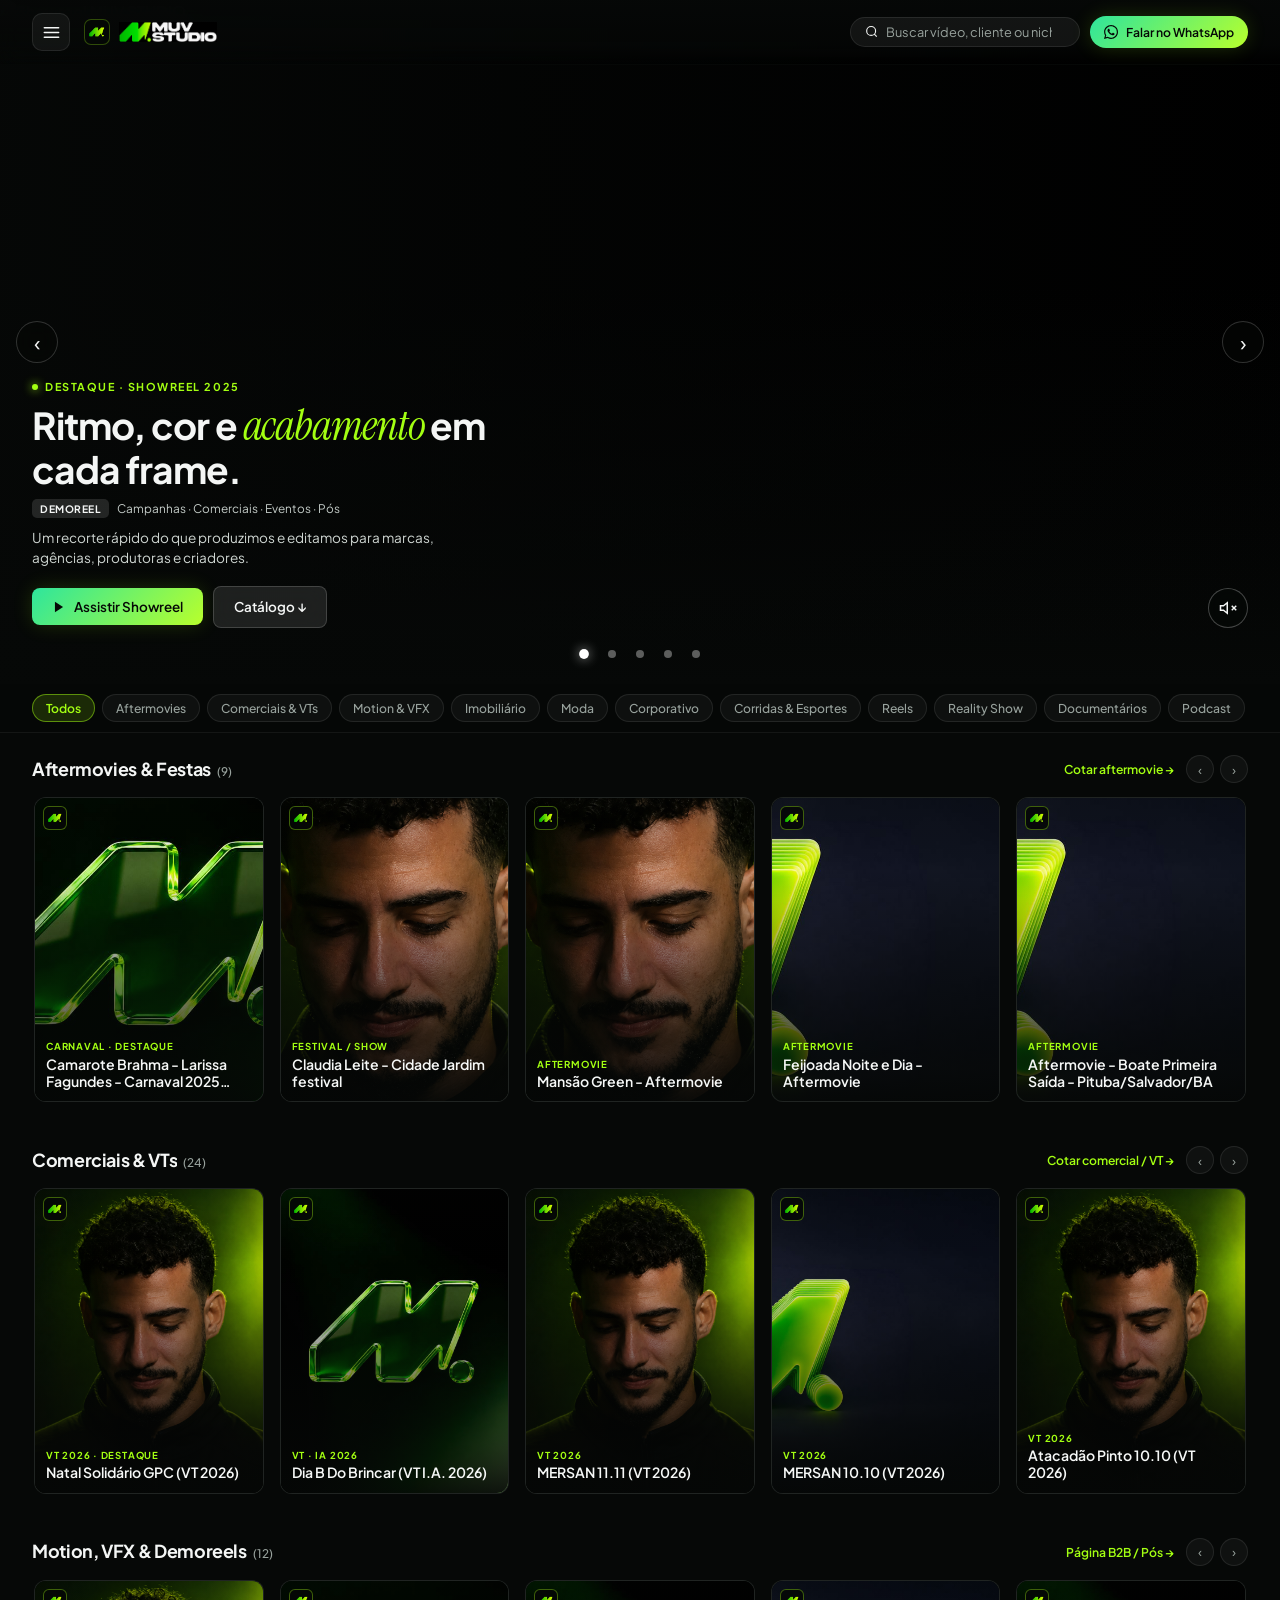
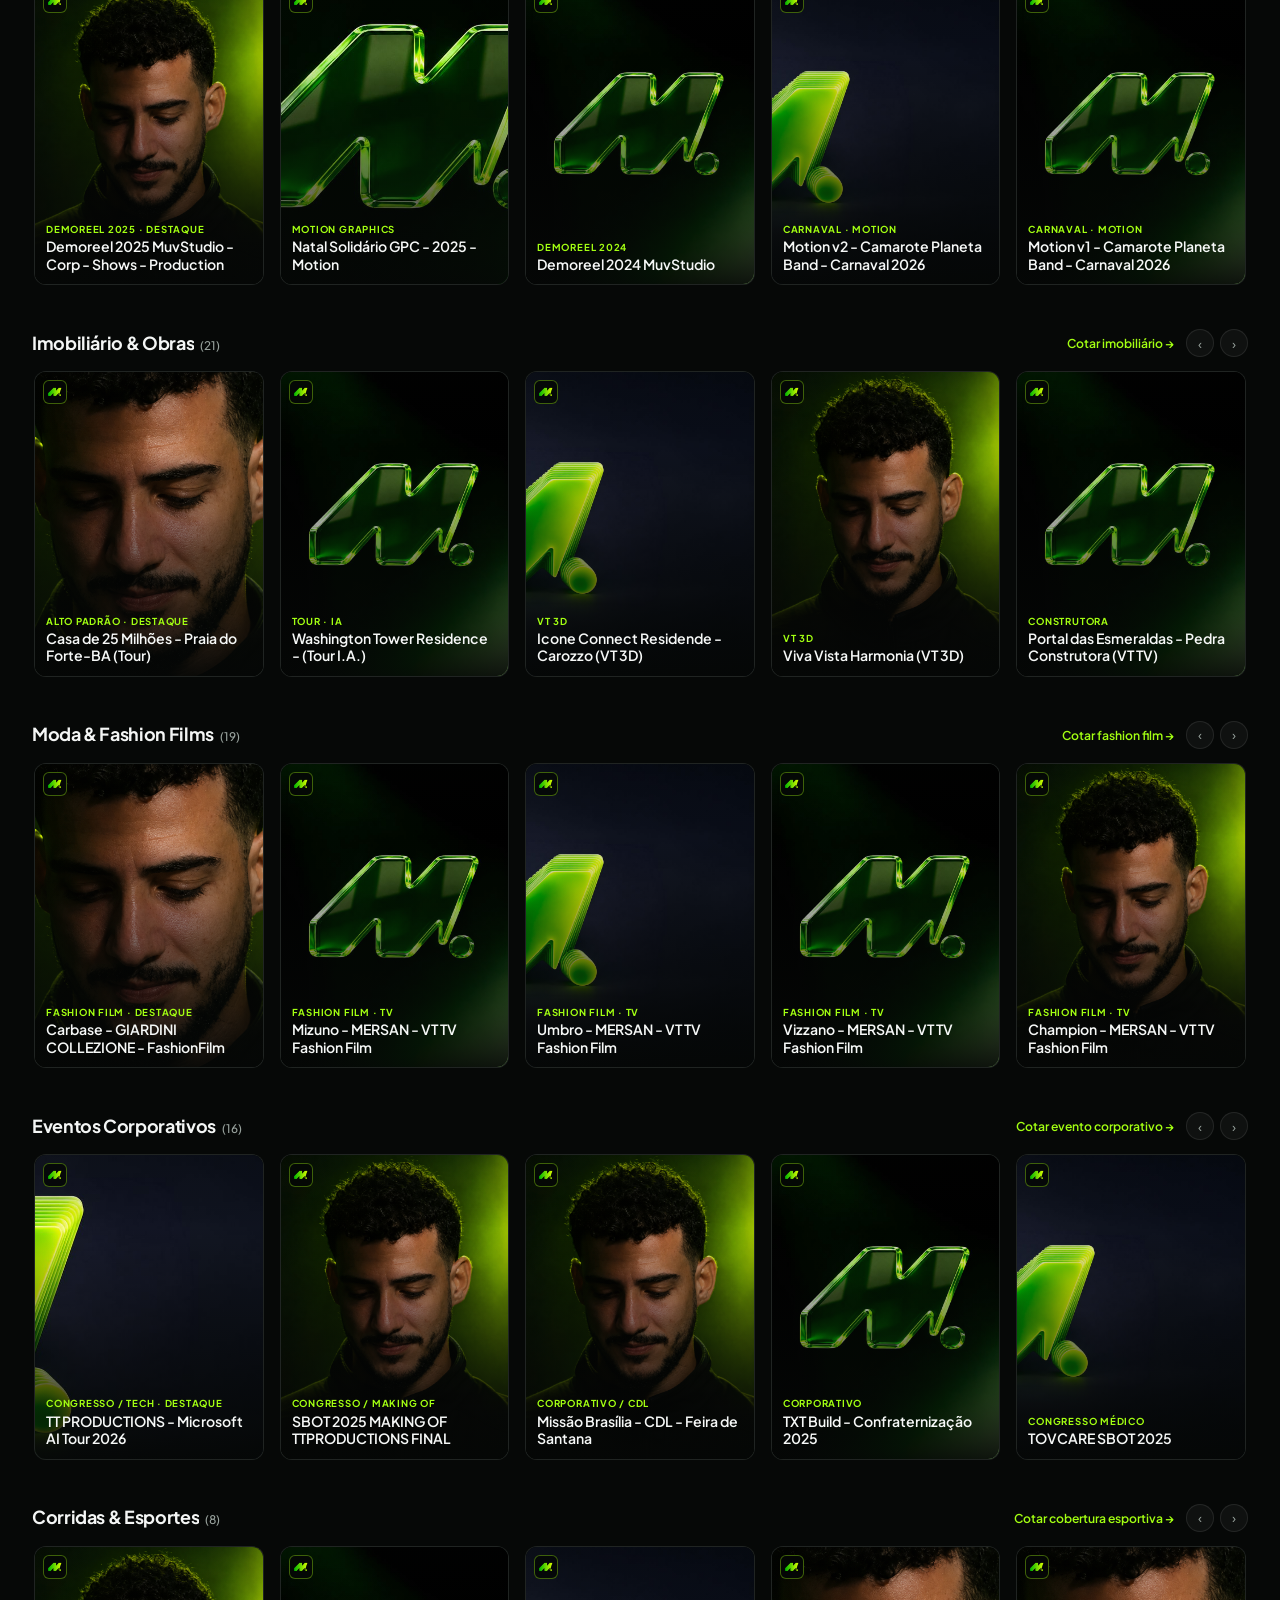
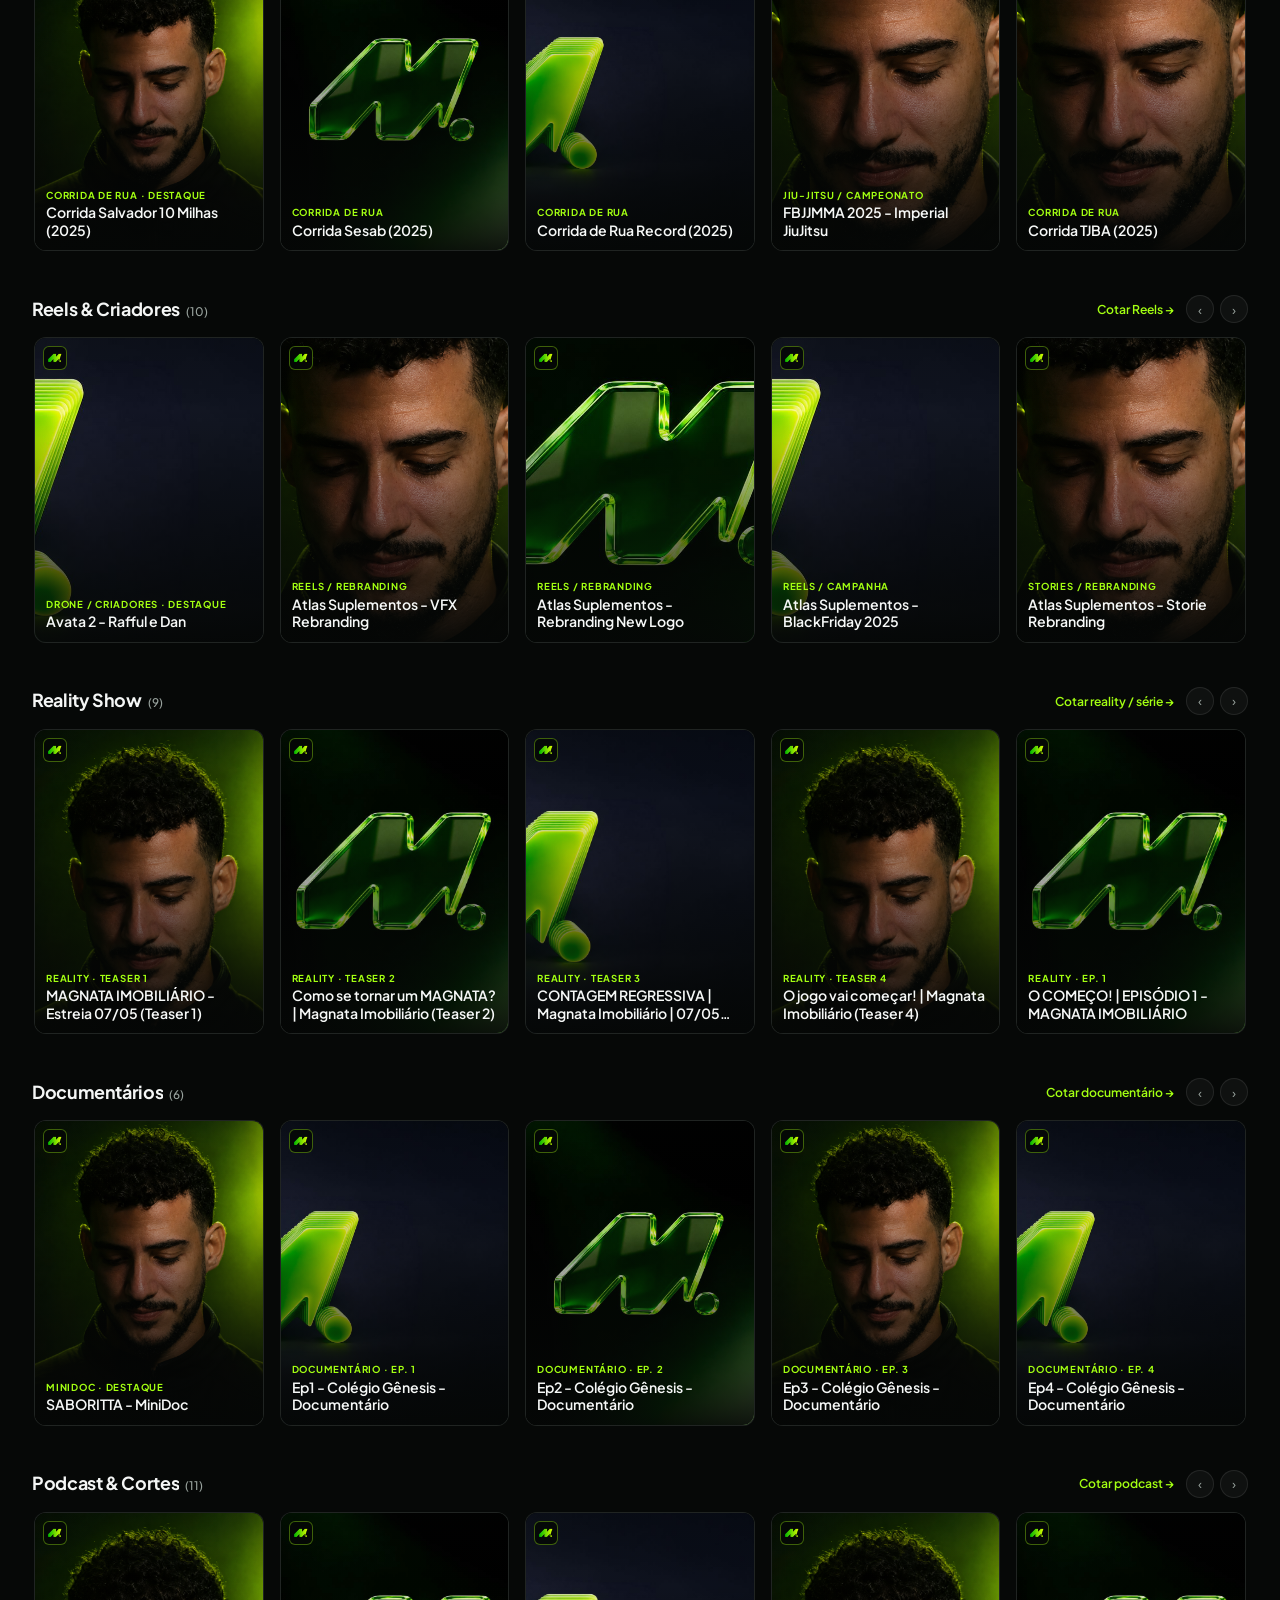
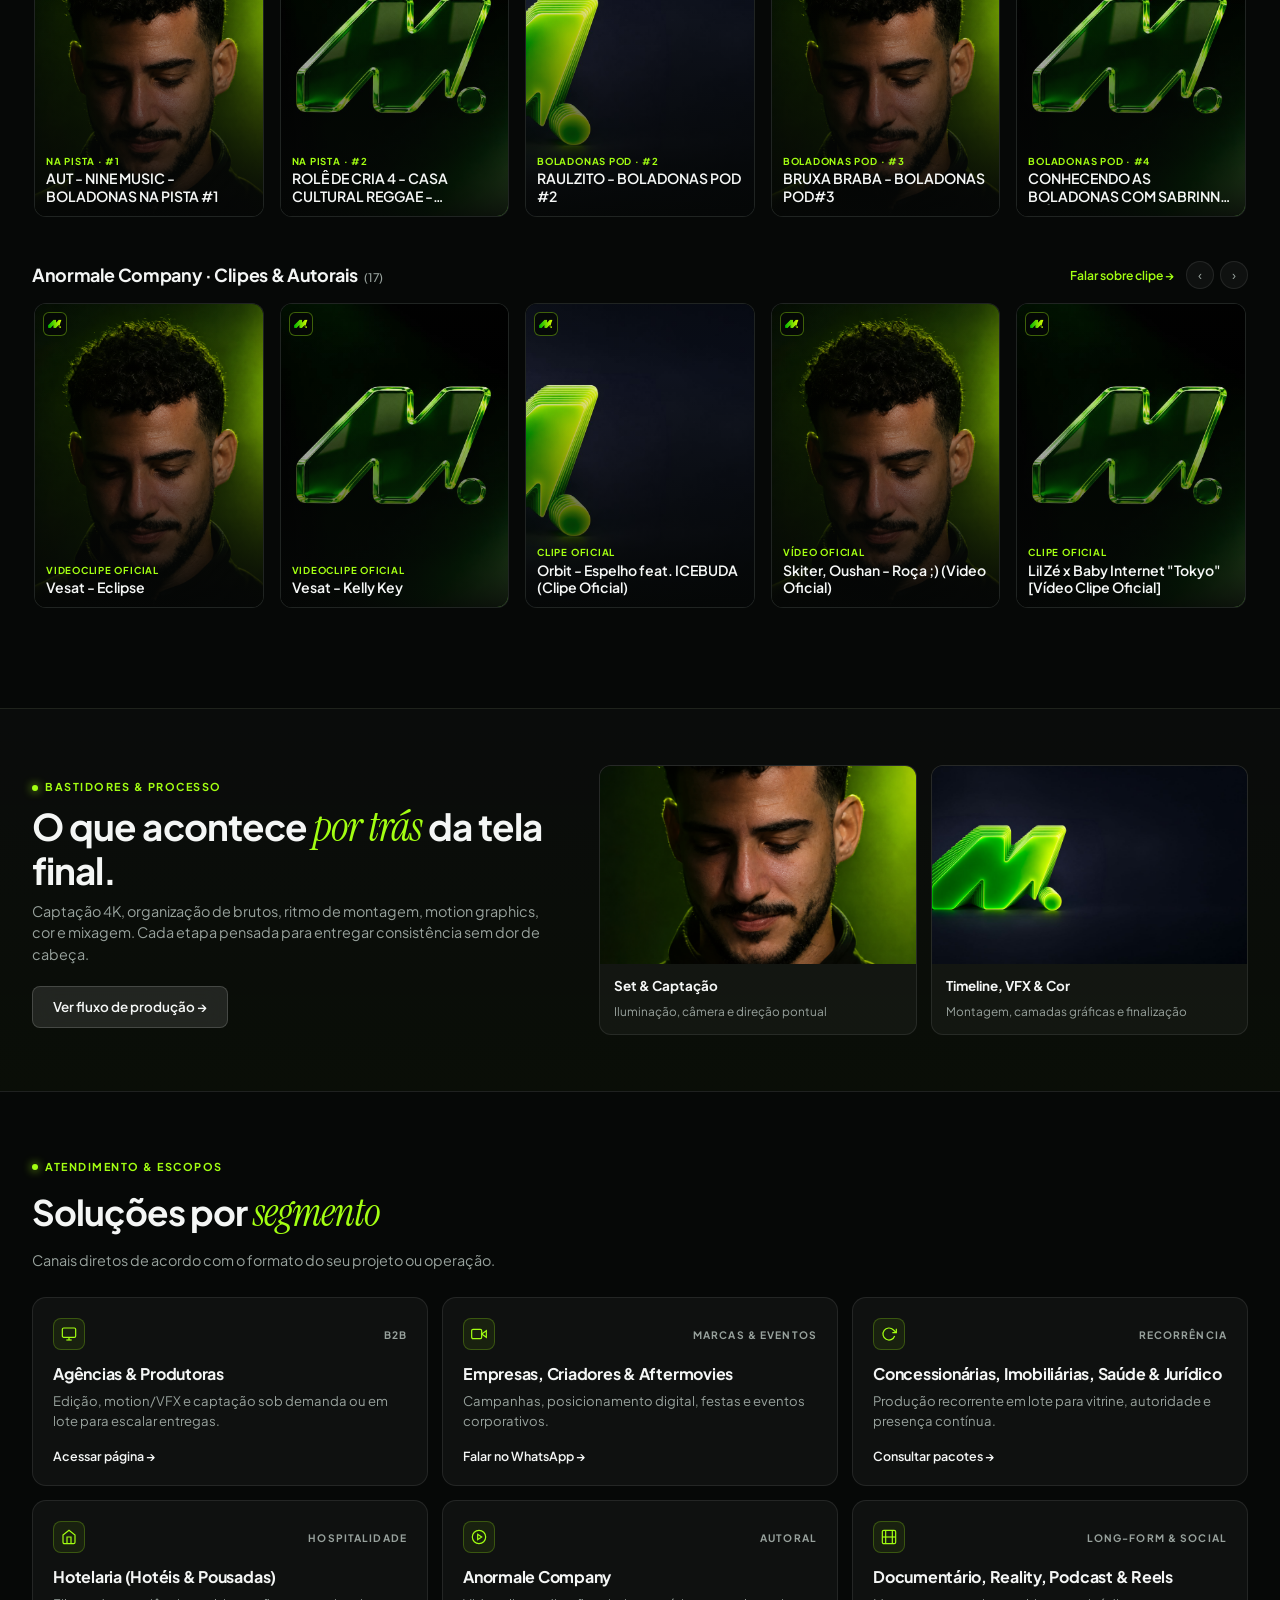
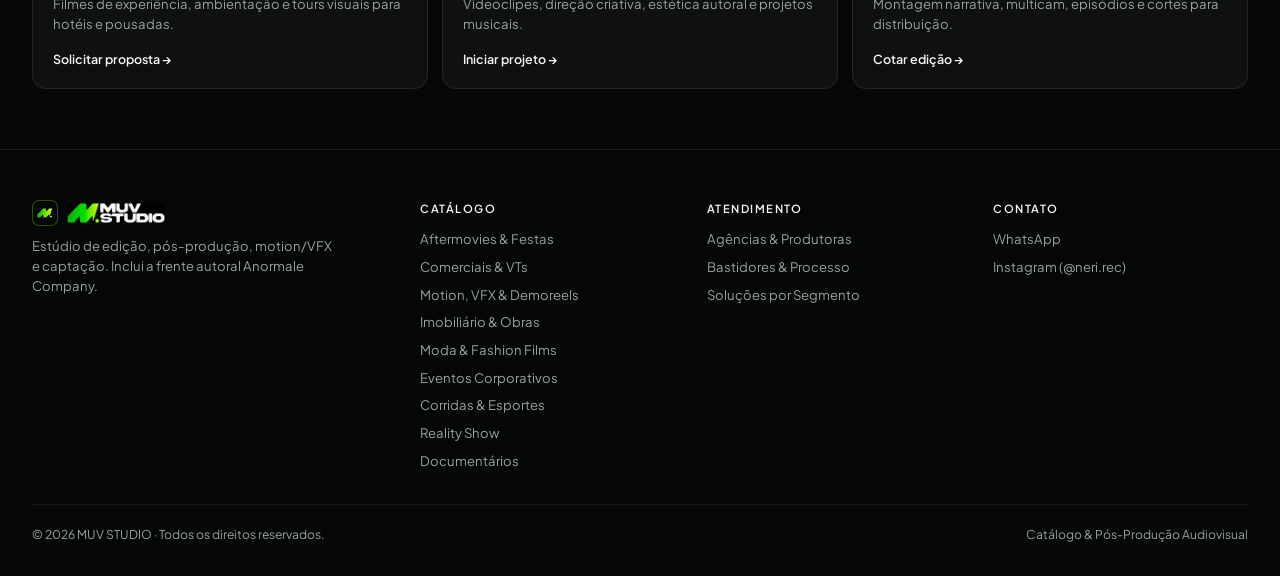
==== commit 412de9ec: "Update index.html" ====
--- a/index.html
+++ b/index.html
@@ -220,17 +220,24 @@
       padding: 0 0 56px;
       background: #060807;
     }
+    /* CAPA SOBREPOSTA COM BAIXA OPACIDADE ANTES DE ROLAR; SOME 100% QUANDO O VÍDEO ESTÁ ROLANDO */
     .hero-card-bg {
       position: absolute;
       inset: 0;
-      z-index: 0;
+      z-index: 2;
       overflow: hidden;
+      pointer-events: none;
+      transition: opacity 0.45s ease;
     }
     .hero-card-bg img {
       width: 100%;
       height: 100%;
       object-fit: cover;
-      opacity: 0.62;
+      opacity: 0.48;
+      transition: opacity 0.45s ease;
+    }
+    .hero-card.is-playing .hero-card-bg {
+      opacity: 0;
     }
     .hero-video-wrap {
       position: absolute;
@@ -238,6 +245,7 @@
       z-index: 1;
       pointer-events: none;
       overflow: hidden;
+      background: #000;
     }
     .hero-video-wrap iframe {
       position: absolute;
@@ -248,21 +256,21 @@
       min-width: 205vh;
       transform: translate(-50%, -50%);
       border: 0;
-      opacity: 0.85;
+      opacity: 1;
     }
     .hero-card::after {
       content: "";
       position: absolute;
       inset: 0;
-      z-index: 2;
+      z-index: 3;
       pointer-events: none;
       background:
-        linear-gradient(90deg, rgba(6, 8, 7, 0.92) 0%, rgba(6, 8, 7, 0.56) 44%, rgba(6, 8, 7, 0.12) 100%),
-        linear-gradient(0deg, #060807 0%, rgba(6, 8, 7, 0.55) 26%, transparent 62%);
+        linear-gradient(90deg, rgba(6, 8, 7, 0.90) 0%, rgba(6, 8, 7, 0.48) 42%, rgba(6, 8, 7, 0.04) 100%),
+        linear-gradient(0deg, #060807 0%, rgba(6, 8, 7, 0.48) 24%, transparent 58%);
     }
     .hero-inner {
       position: relative;
-      z-index: 3;
+      z-index: 4;
       width: min(var(--max), calc(100% - 64px));
       margin: 0 auto;
       display: flex;
@@ -476,6 +484,25 @@
       transform: scale(1.04);
       filter: brightness(1.06);
     }
+
+    /* AJUSTE PARA CAPAS DE SHORTS (9:16) — REMOVE BARRAS PRETAS LATERAIS SEM CORTAR A ARTE */
+    .card.is-short-thumb .card-media img.card-thumb {
+      transform: scale(1.82);
+      object-position: center center;
+    }
+    .card.is-short-thumb:hover .card-media img.card-thumb {
+      transform: scale(1.87);
+    }
+
+    /* AJUSTE DE FOCO PARA VIDEOCLIPES, REALITY SHOW E PODCAST (MIRANDO EM ROSTO / TÍTULO) */
+    .card.focus-subject .card-media img.card-thumb {
+      object-position: center 22%;
+      transform: scale(1.16);
+    }
+    .card.focus-subject:hover .card-media img.card-thumb {
+      transform: scale(1.20);
+    }
+
     .card-media::after {
       content: "";
       position: absolute; inset: 0;
@@ -589,26 +616,10 @@
       font-size: 0.76rem;
     }
 
-    /* BARRA INFERIOR MOBILE */
-    .mobile-dock { display: none; }
+    /* BARRA INFERIOR MOBILE — STRICTLY HIDDEN ON DESKTOP */
+    .mobile-dock,
     .mobile-search-sheet {
-      position: fixed; left: 0; right: 0; bottom: 58px; z-index: 75;
-      background: rgba(10, 14, 12, 0.98);
-      border-top: 1px solid var(--border-lime);
-      padding: 12px 16px;
-      transform: translateY(120%);
-      transition: transform 0.25s ease;
-    }
-    .mobile-search-sheet.open { transform: translateY(0); }
-    .mobile-search-box {
-      display: flex; align-items: center; gap: 10px;
-      background: rgba(255, 255, 255, 0.07);
-      border: 1px solid var(--border-strong);
-      border-radius: 10px;
-      padding: 9px 12px;
-    }
-    .mobile-search-box input {
-      width: 100%; font-size: 0.9rem; outline: none; color: var(--text);
+      display: none !important;
     }
 
     /* MODAL PLAYER COMPACTO COM ESPIADA ("PEEK") NOS RECOMENDADOS */
@@ -823,13 +834,34 @@
       .bts-grid, .hub-grid { grid-template-columns: 1fr; gap: 18px; }
       .hub { padding: 40px 0; }
 
+      .mobile-search-sheet {
+        display: block !important;
+        position: fixed; left: 0; right: 0; bottom: 58px; z-index: 75;
+        background: rgba(10, 14, 12, 0.98);
+        border-top: 1px solid var(--border-lime);
+        padding: 12px 16px;
+        transform: translateY(120%);
+        transition: transform 0.25s ease;
+      }
+      .mobile-search-sheet.open { transform: translateY(0); }
+      .mobile-search-box {
+        display: flex; align-items: center; gap: 10px;
+        background: rgba(255, 255, 255, 0.07);
+        border: 1px solid var(--border-strong);
+        border-radius: 10px;
+        padding: 9px 12px;
+      }
+      .mobile-search-box input {
+        width: 100%; font-size: 0.9rem; outline: none; color: var(--text);
+      }
+
       .mobile-dock {
         position: fixed; left: 0; right: 0; bottom: 0; z-index: 78;
         height: 58px;
         background: rgba(6, 8, 7, 0.96);
         backdrop-filter: blur(16px);
         border-top: 1px solid rgba(255, 255, 255, 0.09);
-        display: grid;
+        display: grid !important;
         grid-template-columns: repeat(4, 1fr);
         align-items: center;
       }
@@ -922,7 +954,7 @@
         <div class="carousel-track" id="c-track">
 
           <!-- SLIDE 1: SHOWREEL 2025 -->
-          <article class="hero-card">
+          <article class="hero-card" data-slide-index="0">
             <div class="hero-card-bg">
               <img src="https://img.youtube.com/vi/jUb9o0bnirE/maxresdefault.jpg" alt="Showreel MUV STUDIO">
             </div>
@@ -957,7 +989,7 @@
           </article>
 
           <!-- SLIDE 2: BASTIDORES -->
-          <article class="hero-card">
+          <article class="hero-card" data-slide-index="1">
             <div class="hero-card-bg">
               <img src="assets/img/wallpaper7-camadas.jpg" alt="Bastidores de edição e motion">
             </div>
@@ -985,7 +1017,7 @@
           </article>
 
           <!-- SLIDE 3: OBRA EM DESTAQUE -->
-          <article class="hero-card">
+          <article class="hero-card" data-slide-index="2">
             <div class="hero-card-bg">
               <img src="assets/img/wallpaper5-vidro.jpg" alt="Produções finalizadas MUV STUDIO">
             </div>
@@ -1013,7 +1045,7 @@
           </article>
 
           <!-- SLIDE 4: DEMOREEL 2024 -->
-          <article class="hero-card">
+          <article class="hero-card" data-slide-index="3">
             <div class="hero-card-bg">
               <img src="https://img.youtube.com/vi/m0OHFvZ-LsY/maxresdefault.jpg" alt="Demoreel 2024 MUV STUDIO">
             </div>
@@ -1032,7 +1064,7 @@
                 </div>
                 <p class="hero-desc">Compilado com cortes, animações e finalizações que construíram a base técnica do estúdio.</p>
                 <div class="hero-actions">
-                  <button class="btn" type="button" onclick="openProject('motion-vfx', 3)">
+                  <button class="btn" type="button" onclick="openProject('motion-vfx', 2)">
                     <svg width="14" height="14" viewBox="0 0 24 24" fill="currentColor"><polygon points="5 3 19 12 5 21 5 3"/></svg>
                     <span>Assistir Demoreel 2024</span>
                   </button>
@@ -1048,7 +1080,7 @@
           </article>
 
           <!-- SLIDE 5: REALITY SHOW — MAGNATA IMOBILIÁRIO (TEASER 3 -> TEASER 4 EM SEQUÊNCIA) -->
-          <article class="hero-card">
+          <article class="hero-card" data-slide-index="4">
             <div class="hero-card-bg">
               <img src="https://img.youtube.com/vi/TkUP6LtY4EA/maxresdefault.jpg" alt="Magnata Imobiliário Teasers">
             </div>
@@ -1094,7 +1126,7 @@
       </div>
     </section>
 
-    <!-- BARRA DE FILTROS RÁPIDOS (NA NOVA ORDEM DOS TRILHOS) -->
+    <!-- BARRA DE FILTROS RÁPIDOS -->
     <div class="filter-bar" id="catalogo">
       <div class="wrap">
         <div class="pills" role="tablist" aria-label="Filtrar por nicho">
@@ -1304,7 +1336,7 @@
     </div>
   </footer>
 
-  <!-- BUSCA MOBILE + DOCK INFERIOR -->
+  <!-- BUSCA MOBILE + DOCK INFERIOR (SOMENTE MOBILE <= 820PX) -->
   <div class="mobile-search-sheet" id="mobile-search-sheet">
     <div class="mobile-search-box">
       <svg width="16" height="16" viewBox="0 0 24 24" fill="none" stroke="currentColor" stroke-width="2"><circle cx="11" cy="11" r="8"/><line x1="21" y1="21" x2="16.65" y2="16.65"/></svg>
@@ -1393,9 +1425,12 @@
   </div>
 
   <script>
-    const ytThumb = (id) => `https://img.youtube.com/vi/${id}/maxresdefault.jpg`;
-
-    /* ORDEM RECOMENDADA DOS 12 TRILHOS (REALITY SHOW E DOCUMENTÁRIOS SEPARADOS) */
+    const THUMB_VERSION = '20261123';
+    const ytThumb = (id, ratio = '16:9') =>
+      ratio === '9:16'
+        ? `https://i.ytimg.com/vi/${id}/hqdefault.jpg?v=${THUMB_VERSION}`
+        : `https://i.ytimg.com/vi/${id}/maxresdefault.jpg?v=${THUMB_VERSION}`;
+
     const rails = [
       {
         id: "aftermovies",
@@ -1407,15 +1442,12 @@
           { title: "Camarote Brahma - Larissa Fagundes - Carnaval 2025 (Dia1)", kicker: "Carnaval · Destaque", ratio: "9:16", thumb: "assets/img/wallpaper5-vidro.jpg", yt: "DuTfSPMXfLQ", sub: "Dia 1 no Camarote Brahma com Larissa Fagundes · Carnaval 2025", scope: "Captação & Edição", client: "Camarote Brahma · Larissa Fagundes", origin: "MUV STUDIO", format: "9:16", niche: "agencias-produtoras/index.html" },
           { title: "Claudia Leite - Cidade Jardim festival", kicker: "Festival / Show", ratio: "9:16", thumb: "assets/img/04-luz-dramatica.png", yt: "Yp3sM0m38w0", sub: "Claudia Leitte no Cidade Jardim Festival", scope: "Captação & Edição", client: "Cidade Jardim Festival", origin: "MUV STUDIO", format: "9:16", niche: "agencias-produtoras/index.html" },
           { title: "Mansão Green - Aftermovie", kicker: "Aftermovie", ratio: "9:16", thumb: "assets/img/04-luz-dramatica.png", yt: "oT7tMml2Vxw", sub: "Aftermovie vertical da Mansão Green", scope: "Captação, Edição & Ritmo", client: "Mansão Green", origin: "MUV STUDIO", format: "9:16", niche: "agencias-produtoras/index.html" },
-          { title: "Motion v3 - Camarote Planeta Band - Carnaval 2026", kicker: "Carnaval", ratio: "9:16", thumb: "assets/img/04-luz-dramatica.png", yt: "gmi8gAbvDqQ", sub: "Peça Carnaval 2026 · Camarote Planeta Band", scope: "Motion & Edição", client: "Camarote Planeta Band", origin: "MUV STUDIO", format: "9:16", niche: "agencias-produtoras/index.html" },
           { title: "Feijoada Noite e Dia - Aftermovie", kicker: "Aftermovie", ratio: "9:16", thumb: "assets/img/wallpaper7-camadas.jpg", yt: "h_DGhcwN1Is", sub: "Aftermovie da Feijoada Noite e Dia", scope: "Captação & Edição", client: "Feijoada Noite e Dia", origin: "MUV STUDIO", format: "9:16", niche: "agencias-produtoras/index.html" },
           { title: "Aftermovie - Boate Primeira Saída - Pituba/Salvador/BA", kicker: "Aftermovie", ratio: "9:16", thumb: "assets/img/wallpaper7-camadas.jpg", yt: "4rMSOi5IrgE", sub: "Aftermovie na Boate Primeira Saída, Pituba/Salvador/BA", scope: "Captação & Edição", client: "Boate Primeira Saída", origin: "MUV STUDIO", format: "9:16", niche: "agencias-produtoras/index.html" },
           { title: "DJ KEKO - Calourada Med - Aftermovie", kicker: "Aftermovie", ratio: "9:16", thumb: "assets/img/wallpaper5-vidro.jpg", yt: "WarI6oqNLr8", sub: "Aftermovie de DJ KEKO na Calourada Med", scope: "Captação & Edição", client: "Calourada Med · DJ KEKO", origin: "MUV STUDIO", format: "9:16", niche: "agencias-produtoras/index.html" },
           { title: "JUD Salvador - DJ KEKO", kicker: "Show / DJ", ratio: "9:16", thumb: "assets/img/04-luz-dramatica.png", yt: "FgBWu1WMQEw", sub: "DJ KEKO no JUD Salvador", scope: "Captação & Edição", client: "JUD Salvador · DJ KEKO", origin: "MUV STUDIO", format: "9:16", niche: "agencias-produtoras/index.html" },
           { title: "Panaceia - InterMed Salvador - DJ KEKO", kicker: "Festa / DJ", ratio: "9:16", thumb: "assets/img/wallpaper7-camadas.jpg", yt: "p5XFolRvTZw", sub: "DJ KEKO na Panaceia · InterMed Salvador", scope: "Captação & Edição", client: "Panaceia · InterMed Salvador", origin: "MUV STUDIO", format: "9:16", niche: "agencias-produtoras/index.html" },
-          { title: "Vaquejada - Partiu Songa 2025", kicker: "Evento / Festa", ratio: "9:16", thumb: "assets/img/wallpaper5-vidro.jpg", yt: "uWVOvEFUS8Q", sub: "Registro da vaquejada Partiu Songa 2025", scope: "Captação & Edição", client: "Partiu Songa 2025", origin: "MUV STUDIO", format: "9:16", niche: "agencias-produtoras/index.html" },
-          { title: "Motion v2 - Camarote Planeta Band - Carnaval 2026", kicker: "Carnaval", ratio: "16:9", thumb: "assets/img/wallpaper7-camadas.jpg", yt: "ewxnHz8lu14", sub: "Peça Carnaval 2026 v2 · Camarote Planeta Band", scope: "Motion Graphics", client: "Camarote Planeta Band", origin: "MUV STUDIO", format: "16:9", niche: "agencias-produtoras/index.html" },
-          { title: "Motion v1 - Camarote Planeta Band - Carnaval 2026", kicker: "Carnaval", ratio: "16:9", thumb: "assets/img/wallpaper5-vidro.jpg", yt: "Sqd_ibl0_rQ", sub: "Peça Carnaval 2026 v1 · Camarote Planeta Band", scope: "Motion Graphics", client: "Camarote Planeta Band", origin: "MUV STUDIO", format: "16:9", niche: "agencias-produtoras/index.html" }
+          { title: "Vaquejada - Partiu Songa 2025", kicker: "Evento / Festa", ratio: "9:16", thumb: "assets/img/wallpaper5-vidro.jpg", yt: "uWVOvEFUS8Q", sub: "Registro da vaquejada Partiu Songa 2025", scope: "Captação & Edição", client: "Partiu Songa 2025", origin: "MUV STUDIO", format: "9:16", niche: "agencias-produtoras/index.html" }
         ]
       },
       {
@@ -1459,15 +1491,13 @@
         linkHref: "agencias-produtoras/index.html",
         items: [
           { title: "Demoreel 2025 MuvStudio - Corp - Shows - Production", kicker: "Demoreel 2025 · Destaque", ratio: "16:9", thumb: "assets/img/04-luz-dramatica.png", yt: "jUb9o0bnirE", sub: "Demoreel 2025 MUV STUDIO: corporativo, shows e produção", scope: "Direção, Edição, Motion & Finalização", client: "MUV STUDIO", origin: "MUV STUDIO", format: "16:9", niche: "agencias-produtoras/index.html" },
-          { title: "Atlas Suplementos - VFX Rebranding", kicker: "VFX / Rebranding", ratio: "9:16", thumb: "assets/img/04-luz-dramatica.png", yt: "ItA1bp0yrBU", sub: "Composição visual e efeitos para rebranding", scope: "VFX, Motion & Edição", client: "Atlas Suplementos", origin: "MUV STUDIO", format: "9:16", niche: "agencias-produtoras/index.html" },
           { title: "Natal Solidário GPC - 2025 - Motion", kicker: "Motion Graphics", ratio: "9:16", thumb: "assets/img/wallpaper5-vidro.jpg", yt: "uF0wqMbB0PE", sub: "Animação em motion para o Natal Solidário GPC 2025", scope: "Motion Graphics & Edição", client: "Natal Solidário GPC", origin: "MUV STUDIO", format: "9:16", niche: "agencias-produtoras/index.html" },
           { title: "Demoreel 2024 MuvStudio", kicker: "Demoreel 2024", ratio: "16:9", thumb: "assets/img/wallpaper5-vidro.jpg", yt: "m0OHFvZ-LsY", sub: "Demoreel 2024 com recortes de edição, motion e pós", scope: "Edição, Motion & Pós-Produção", client: "MUV STUDIO", origin: "MUV STUDIO", format: "16:9", niche: "agencias-produtoras/index.html" },
+          { title: "Motion v2 - Camarote Planeta Band - Carnaval 2026", kicker: "Carnaval · Motion", ratio: "16:9", thumb: "assets/img/wallpaper7-camadas.jpg", yt: "ewxnHz8lu14", sub: "Peça Carnaval 2026 v2 · Camarote Planeta Band", scope: "Motion Graphics", client: "Camarote Planeta Band", origin: "MUV STUDIO", format: "16:9", niche: "agencias-produtoras/index.html" },
+          { title: "Motion v1 - Camarote Planeta Band - Carnaval 2026", kicker: "Carnaval · Motion", ratio: "16:9", thumb: "assets/img/wallpaper5-vidro.jpg", yt: "Sqd_ibl0_rQ", sub: "Peça Carnaval 2026 v1 · Camarote Planeta Band", scope: "Motion Graphics", client: "Camarote Planeta Band", origin: "MUV STUDIO", format: "16:9", niche: "agencias-produtoras/index.html" },
           { title: "MRV Sensia - Plataforma Gamificada - Motion", kicker: "Motion / Gamificação", ratio: "16:9", thumb: "assets/img/wallpaper7-camadas.jpg", yt: "fIimDoYHBHk", sub: "Motion para plataforma gamificada MRV Sensia", scope: "Motion Graphics & Edição", client: "MRV Sensia", origin: "MUV STUDIO", format: "16:9", niche: "agencias-produtoras/index.html" },
           { title: "MRV Mais - App e Plataforma Gamificada - Motion", kicker: "Motion / App", ratio: "16:9", thumb: "assets/img/04-luz-dramatica.png", yt: "1JuHFNa5vnA", sub: "Motion para app e plataforma gamificada MRV Mais", scope: "Motion Graphics & Edição", client: "MRV Mais", origin: "MUV STUDIO", format: "16:9", niche: "agencias-produtoras/index.html" },
           { title: "MRV Start - Plataforma Gamificada - PROCONPH", kicker: "Motion / Gamificação", ratio: "16:9", thumb: "assets/img/wallpaper5-vidro.jpg", yt: "uiyWzySgDNw", sub: "Motion para plataforma gamificada MRV Start · Proconph", scope: "Motion Graphics & Edição", client: "MRV Start · Proconph", origin: "MUV STUDIO", format: "16:9", niche: "agencias-produtoras/index.html" },
-          { title: "Atlas Suplementos - Rebranding New Logo", kicker: "Rebranding", ratio: "9:16", thumb: "assets/img/wallpaper5-vidro.jpg", yt: "JwIF38m6Bk8", sub: "Revelação da nova identidade visual da marca", scope: "Motion & Edição", client: "Atlas Suplementos", origin: "MUV STUDIO", format: "9:16", niche: "agencias-produtoras/index.html" },
-          { title: "Atlas Suplementos - BlackFriday 2025", kicker: "Motion / Campanha", ratio: "9:16", thumb: "assets/img/wallpaper7-camadas.jpg", yt: "8JF_cNmP9HQ", sub: "Peça promocional para Black Friday 2025", scope: "Edição & Motion", client: "Atlas Suplementos", origin: "MUV STUDIO", format: "9:16", niche: "agencias-produtoras/index.html" },
-          { title: "Atlas Suplementos - Storie Rebranding", kicker: "Motion / Stories", ratio: "9:16", thumb: "assets/img/04-luz-dramatica.png", yt: "SouJNgU1MIE", sub: "Conteúdo vertical para stories do rebranding", scope: "Edição & Motion", client: "Atlas Suplementos", origin: "MUV STUDIO", format: "9:16", niche: "agencias-produtoras/index.html" },
           { title: "La Gulla Pizzaria - Motion Led - Fatias", kicker: "Motion LED", ratio: "16:9", thumb: "assets/img/wallpaper7-camadas.jpg", yt: "qBEM4_ic_YA", sub: "Peça em motion para painel de LED Fatias · La Gulla Pizzaria", scope: "Motion Graphics para LED", client: "La Gulla Pizzaria", origin: "MUV STUDIO", format: "16:9", niche: "agencias-produtoras/index.html" },
           { title: "La Gulla Pizzaria - Motion Led - Big Olhos", kicker: "Motion LED", ratio: "16:9", thumb: "assets/img/04-luz-dramatica.png", yt: "qEdaus1JanA", sub: "Peça em motion para LED Big Olhos · La Gulla Pizzaria", scope: "Motion Graphics para LED", client: "La Gulla Pizzaria", origin: "MUV STUDIO", format: "16:9", niche: "agencias-produtoras/index.html" },
           { title: "La Gulla PIzzaria - Motion Led - Mais Intenso", kicker: "Motion LED", ratio: "16:9", thumb: "assets/img/wallpaper5-vidro.jpg", yt: "-Zq1XzVfBRM", sub: "Peça em motion para LED Mais Intenso · La Gulla Pizzaria", scope: "Motion Graphics para LED", client: "La Gulla Pizzaria", origin: "MUV STUDIO", format: "16:9", niche: "agencias-produtoras/index.html" },
@@ -1569,8 +1599,8 @@
           { title: "Corrida de Rua Record (2025)", kicker: "Corrida de Rua", ratio: "16:9", thumb: "assets/img/wallpaper7-camadas.jpg", yt: "nfS97fn9gZA", sub: "Cobertura da Corrida de Rua Record 2025", scope: "Captação & Edição", client: "Corrida de Rua Record 2025", origin: "MUV STUDIO", format: "16:9", niche: "agencias-produtoras/index.html" },
           { title: "FBJJMMA 2025 - Imperial JiuJitsu", kicker: "Jiu-Jitsu / Campeonato", ratio: "9:16", thumb: "assets/img/04-luz-dramatica.png", yt: "gULmwWZRQBc", sub: "Cobertura do FBJJMMA 2025 com Imperial JiuJitsu", scope: "Captação & Edição", client: "Imperial JiuJitsu · FBJJMMA", origin: "MUV STUDIO", format: "9:16", niche: "agencias-produtoras/index.html" },
           { title: "Corrida TJBA (2025)", kicker: "Corrida de Rua", ratio: "9:16", thumb: "assets/img/04-luz-dramatica.png", yt: "RpNLqkt59nk", sub: "Cobertura vertical da Corrida TJBA 2025", scope: "Captação & Edição", client: "Corrida TJBA 2025", origin: "MUV STUDIO", format: "9:16", niche: "agencias-produtoras/index.html" },
-          { title: "Corrida Magic - Teaser", kicker: "Teaser · Corrida", ratio: "16:9", thumb: "assets/img/wallpaper5-vidro.jpg", yt: "9e0OronHLbk", sub: "Teaser horizontal de divulgação da Corrida Magic", scope: "Edição & Ritmo", client: "Corrida Magic", origin: "MUV STUDIO", format: "16:9", niche: "agencias-produtoras/index.html" },
-          { title: "Maratona Magic - Teaser", kicker: "Teaser · Maratona", ratio: "9:16", thumb: "assets/img/wallpaper7-camadas.jpg", yt: "bi5qD4jy97s", sub: "Teaser vertical da Maratona Magic", scope: "Edição & Ritmo", client: "Maratona Magic", origin: "MUV STUDIO", format: "9:16", niche: "agencias-produtoras/index.html" },
+          { title: "Corrida Magic - Teaser", kicker: "Teaser · Corrida", ratio: "16:9", thumb: "assets/img/wallpaper5-vidro.jpg", yt: "9e0OronHLbk", sub: "Teaser de 30s de divulgação da Corrida Magic", scope: "Edição & Ritmo", client: "Corrida Magic", origin: "MUV STUDIO", format: "16:9", niche: "agencias-produtoras/index.html" },
+          { title: "Maratona Magic", kicker: "Corrida de Rua · 1min", ratio: "9:16", thumb: "assets/img/wallpaper7-camadas.jpg", yt: "bi5qD4jy97s", sub: "Vídeo oficial completo (1min) da Maratona Magic", scope: "Captação & Edição", client: "Maratona Magic", origin: "MUV STUDIO", format: "9:16", niche: "agencias-produtoras/index.html" },
           { title: "Imperial JiuJitsu - Confra 2025", kicker: "Jiu-Jitsu / Evento", ratio: "9:16", thumb: "assets/img/wallpaper5-vidro.jpg", yt: "Po9SMlW3Lo8", sub: "Confraternização 2025 da Imperial JiuJitsu", scope: "Captação & Edição", client: "Imperial JiuJitsu", origin: "MUV STUDIO", format: "9:16", niche: "agencias-produtoras/index.html" }
         ]
       },
@@ -1582,6 +1612,10 @@
         linkHref: "https://wa.me/5571996068535?text=Ol%C3%A1%20Neri%2C%20quero%20cotar%20edi%C3%A7%C3%A3o%20de%20Reels%20e%20conte%C3%BAdo%20vertical.",
         items: [
           { title: "Avata 2 - Rafful e Dan", kicker: "Drone / Criadores · Destaque", ratio: "9:16", thumb: "assets/img/wallpaper7-camadas.jpg", yt: "1qA3Qx2HsIs", sub: "Registro com Avata 2 por Rafful e Dan", scope: "Edição & Ritmo", client: "Rafful e Dan", origin: "MUV STUDIO", format: "9:16", niche: "agencias-produtoras/index.html" },
+          { title: "Atlas Suplementos - VFX Rebranding", kicker: "Reels / Rebranding", ratio: "9:16", thumb: "assets/img/04-luz-dramatica.png", yt: "ItA1bp0yrBU", sub: "Composição visual e efeitos para rebranding da Atlas Suplementos", scope: "VFX, Motion & Edição", client: "Atlas Suplementos", origin: "MUV STUDIO", format: "9:16", niche: "agencias-produtoras/index.html" },
+          { title: "Atlas Suplementos - Rebranding New Logo", kicker: "Reels / Rebranding", ratio: "9:16", thumb: "assets/img/wallpaper5-vidro.jpg", yt: "JwIF38m6Bk8", sub: "Revelação da nova identidade visual da Atlas Suplementos", scope: "Motion & Edição", client: "Atlas Suplementos", origin: "MUV STUDIO", format: "9:16", niche: "agencias-produtoras/index.html" },
+          { title: "Atlas Suplementos - BlackFriday 2025", kicker: "Reels / Campanha", ratio: "9:16", thumb: "assets/img/wallpaper7-camadas.jpg", yt: "8JF_cNmP9HQ", sub: "Peça promocional vertical para Black Friday 2025", scope: "Edição & Motion", client: "Atlas Suplementos", origin: "MUV STUDIO", format: "9:16", niche: "agencias-produtoras/index.html" },
+          { title: "Atlas Suplementos - Storie Rebranding", kicker: "Stories / Rebranding", ratio: "9:16", thumb: "assets/img/04-luz-dramatica.png", yt: "SouJNgU1MIE", sub: "Conteúdo vertical para stories do rebranding Atlas Suplementos", scope: "Edição & Motion", client: "Atlas Suplementos", origin: "MUV STUDIO", format: "9:16", niche: "agencias-produtoras/index.html" },
           { title: "Tour das Ilhas - Barra Grande", kicker: "Viagem / Tour", ratio: "9:16", thumb: "assets/img/wallpaper5-vidro.jpg", yt: "jUZNn0jLRws", sub: "Roteiro visual do Tour das Ilhas em Barra Grande", scope: "Captação & Edição", client: "Tour das Ilhas · Barra Grande", origin: "MUV STUDIO", format: "9:16", niche: "agencias-produtoras/index.html" },
           { title: "Grecia Tattoo - Parte 1", kicker: "Tattoo / Parte 1", ratio: "9:16", thumb: "assets/img/wallpaper5-vidro.jpg", yt: "-N53tKNAbFo", sub: "Parte 1 do conteúdo com Grecia Tattoo", scope: "Edição & Ritmo", client: "Grecia Tattoo", origin: "MUV STUDIO", format: "9:16", niche: "agencias-produtoras/index.html" },
           { title: "EVO - Reels", kicker: "Reels", ratio: "9:16", thumb: "assets/img/04-luz-dramatica.png", yt: "EkC_EKbaVWI", sub: "Reel vertical para EVO", scope: "Edição & Motion", client: "EVO", origin: "MUV STUDIO", format: "9:16", niche: "agencias-produtoras/index.html" },
@@ -1676,7 +1710,7 @@
       siteHeader.classList.toggle('scrolled', window.scrollY > 30);
     }, { passive: true });
 
-    /* VÍDEOS EM BACKGROUND NOS SLIDES DO HERO (DESKTOP) */
+    /* VÍDEOS EM BACKGROUND NOS SLIDES DO HERO (DESKTOP) — 100% OPACO AO ROLAR */
     const heroVideoConfigs = {
       showreel2025: {
         slideIdx: 0,
@@ -1703,16 +1737,58 @@
 
     let activeSlideIdx = 0;
 
+    function registerHeroIframeHandshake(iframeEl, slideEl) {
+      const sendSubscribe = () => {
+        if (!iframeEl.contentWindow) return;
+        iframeEl.contentWindow.postMessage(JSON.stringify({ event: 'listening' }), '*');
+      };
+      iframeEl.addEventListener('load', () => {
+        sendSubscribe();
+        setTimeout(sendSubscribe, 400);
+        setTimeout(sendSubscribe, 1200);
+      });
+    }
+
+    window.addEventListener('message', (event) => {
+      if (typeof event.data !== 'string') return;
+      let data;
+      try {
+        data = JSON.parse(event.data);
+      } catch (e) {
+        return;
+      }
+      if (!data) return;
+
+      const state = data.event === 'onStateChange' ? data.info : data.info?.playerState;
+      if (typeof state !== 'number') return;
+
+      document.querySelectorAll('.hero-video-wrap iframe').forEach((ifr) => {
+        if (ifr.contentWindow === event.source) {
+          const slide = ifr.closest('.hero-card');
+          if (!slide) return;
+          if (state === 1) {
+            slide.classList.add('is-playing');
+          } else if (state === 0 || state === 2 || state === -1) {
+            slide.classList.remove('is-playing');
+          }
+        }
+      });
+    });
+
     function syncHeroVideosForSlide(currentIdx) {
+      document.querySelectorAll('.hero-card').forEach((card) => card.classList.remove('is-playing'));
       if (window.innerWidth <= 820) return;
 
       Object.entries(heroVideoConfigs).forEach(([key, cfg]) => {
         const wrap = document.querySelector(`[data-hero-video="${key}"]`);
         if (!wrap) return;
+        const slideEl = wrap.closest('.hero-card');
 
         if (cfg.slideIdx === currentIdx) {
           if (!wrap.querySelector('iframe')) {
             wrap.innerHTML = `<iframe id="hero-iframe-${key}" src="${cfg.src}" title="${cfg.title}" allow="autoplay; encrypted-media"></iframe>`;
+            const ifr = wrap.querySelector('iframe');
+            registerHeroIframeHandshake(ifr, slideEl);
           }
           heroMuteState[key] = true;
           updateMuteIcons(key, true);
@@ -1859,12 +1935,22 @@
     let currentFilter = 'all';
     let currentQuery = '';
 
+    const subjectFocusedRails = new Set(['anormale', 'reality-show', 'podcast']);
+
     function cardMarkup(railId, item, idx) {
+      const isShort = item.ratio === '9:16';
+      const isSubjectFocused = subjectFocusedRails.has(railId) && !isShort;
+      const classes = [
+        'card',
+        isShort ? 'is-short-thumb' : '',
+        isSubjectFocused ? 'focus-subject' : ''
+      ].filter(Boolean).join(' ');
+
       return `
-        <article class="card" data-ratio="${item.ratio}" onclick="openProject('${railId}', ${idx})">
+        <article class="${classes}" data-ratio="${item.ratio}" onclick="openProject('${railId}', ${idx})">
           <div class="card-media">
             <div class="card-muv"><img src="assets/img/Muv_Studio_Logo-10.png" alt="MUV"></div>
-            <img class="card-thumb" src="${ytThumb(item.yt)}" alt="${item.title}" loading="lazy" onload="if(this.naturalWidth===120){this.src='https://img.youtube.com/vi/${item.yt}/hqdefault.jpg';}" onerror="this.onerror=null;this.src='${item.thumb}';">
+            <img class="card-thumb" src="${ytThumb(item.yt, item.ratio)}" alt="${item.title}" loading="lazy" onload="if(this.naturalWidth===120){this.src='https://i.ytimg.com/vi/${item.yt}/hqdefault.jpg?v=${THUMB_VERSION}';}" onerror="this.onerror=null;this.src='${item.thumb}';">
             <div class="card-overlay">
               <span class="card-kicker">${item.kicker}</span>
               <h3 class="card-title">${item.title}</h3>
@@ -2081,7 +2167,7 @@
         <article class="rel-card" onclick="openProject('${rec.railId}', ${rec.idx})">
           <div class="rel-thumb">
             <span class="rel-tag">${rec.tag}</span>
-            <img src="${ytThumb(rec.item.yt)}" alt="${rec.item.title}" loading="lazy" onload="if(this.naturalWidth===120){this.src='https://img.youtube.com/vi/${rec.item.yt}/hqdefault.jpg';}" onerror="this.onerror=null;this.src='${rec.item.thumb}';">
+            <img src="${ytThumb(rec.item.yt, rec.item.ratio)}" alt="${rec.item.title}" loading="lazy" onload="if(this.naturalWidth===120){this.src='https://i.ytimg.com/vi/${rec.item.yt}/hqdefault.jpg?v=${THUMB_VERSION}';}" onerror="this.onerror=null;this.src='${rec.item.thumb}';">
           </div>
           <div class="rel-body">
             <strong>${rec.item.title}</strong>
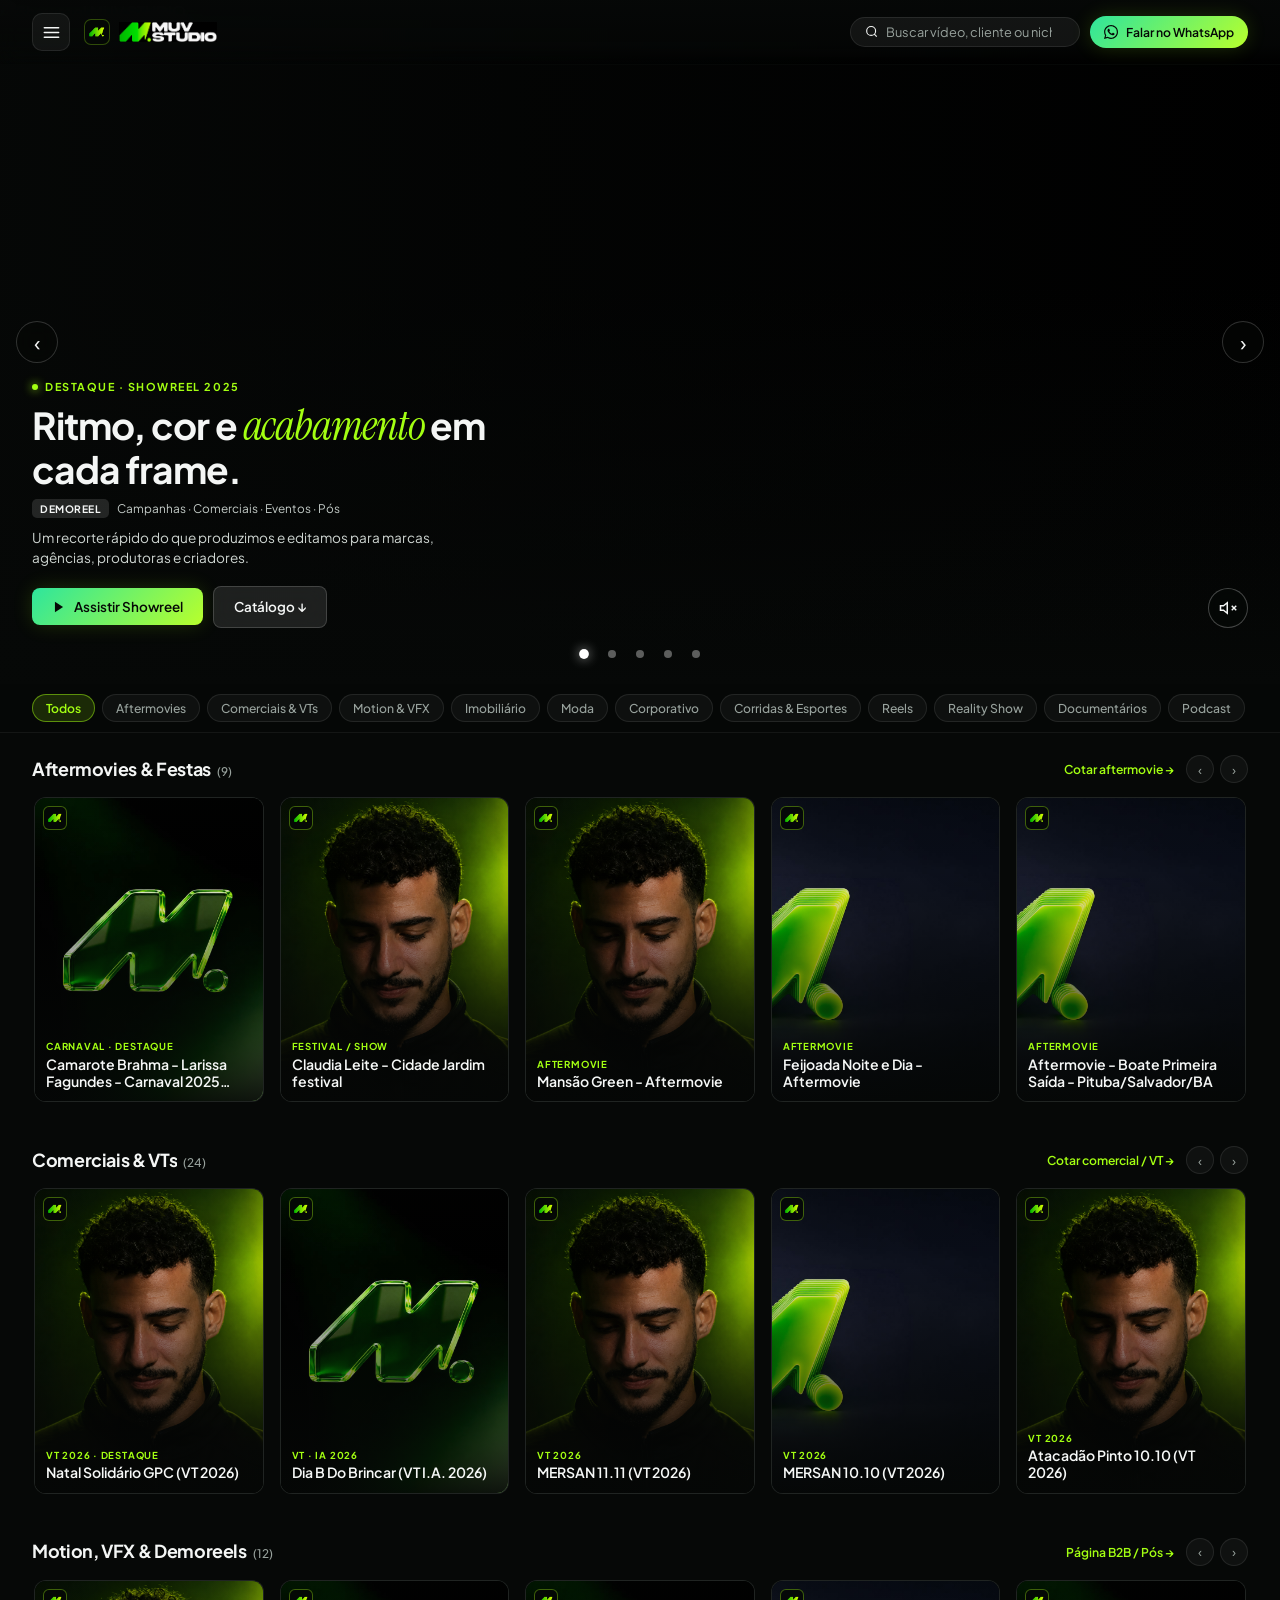
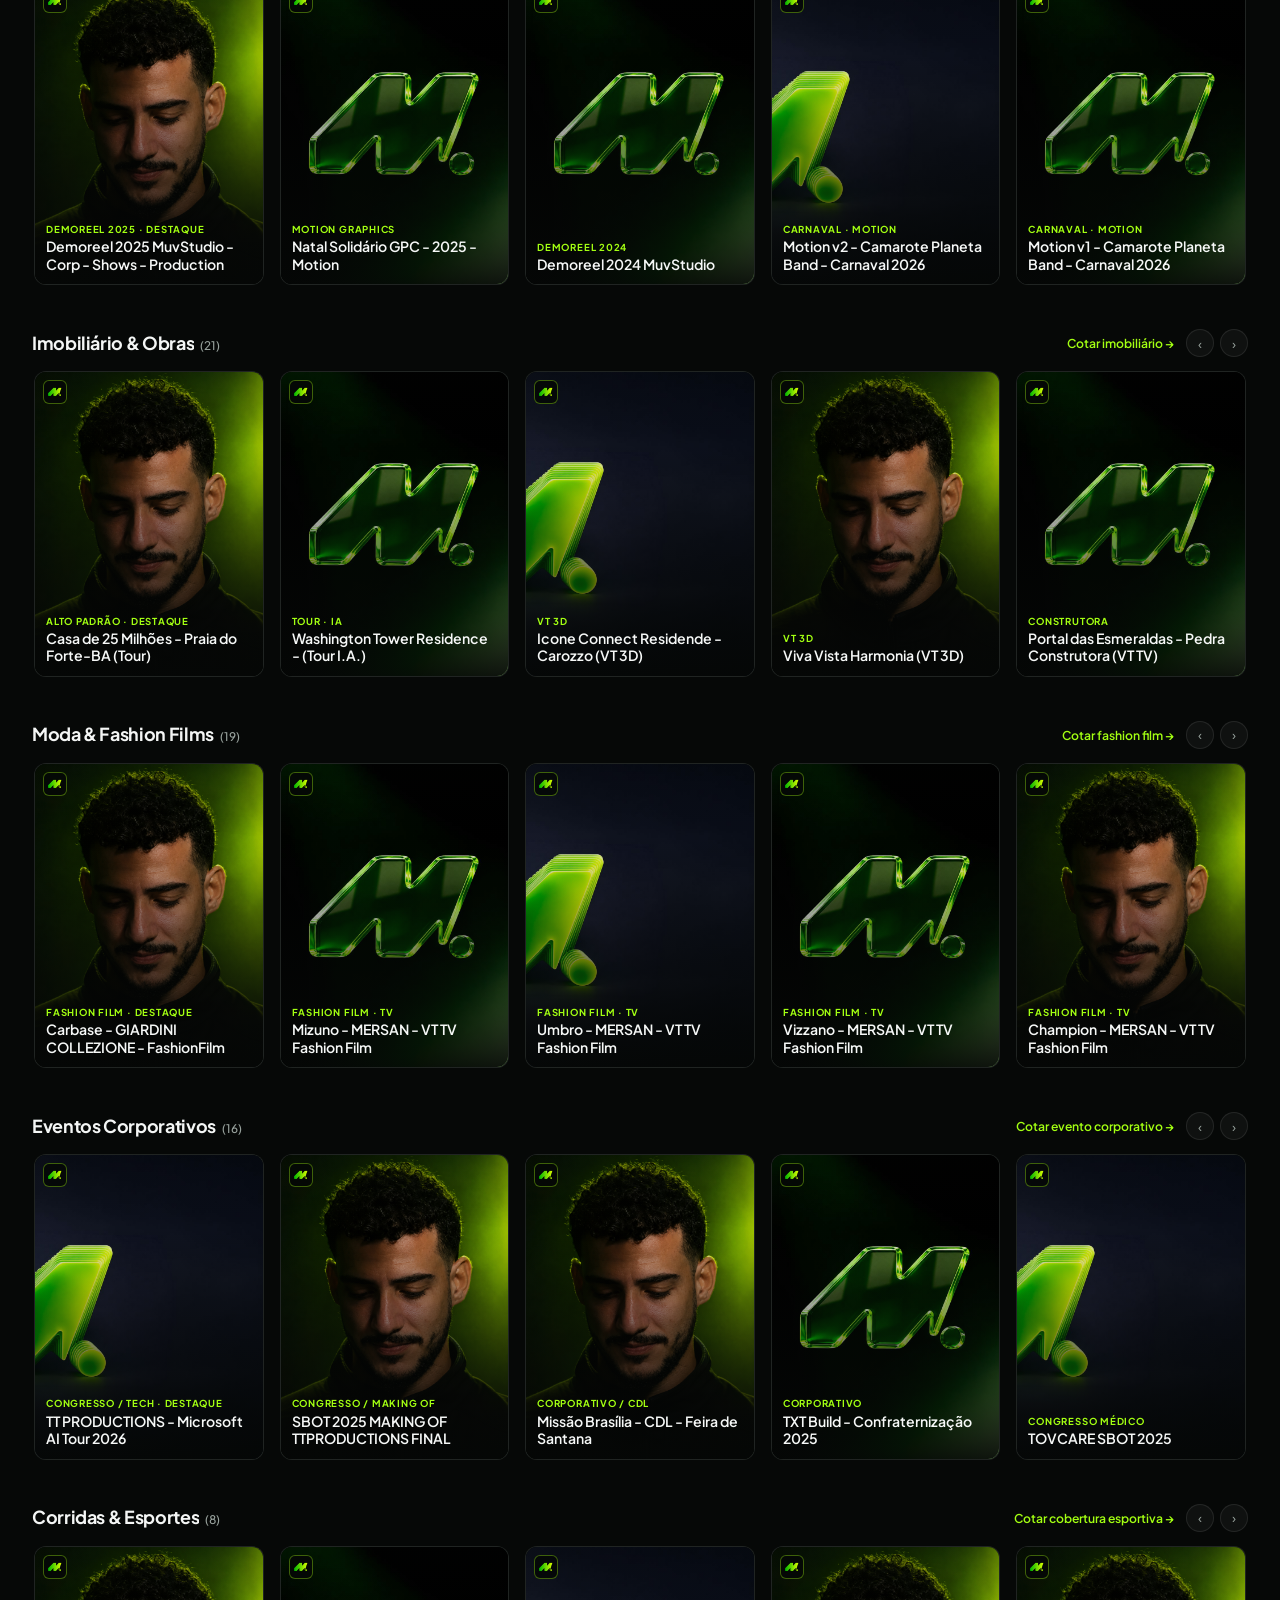
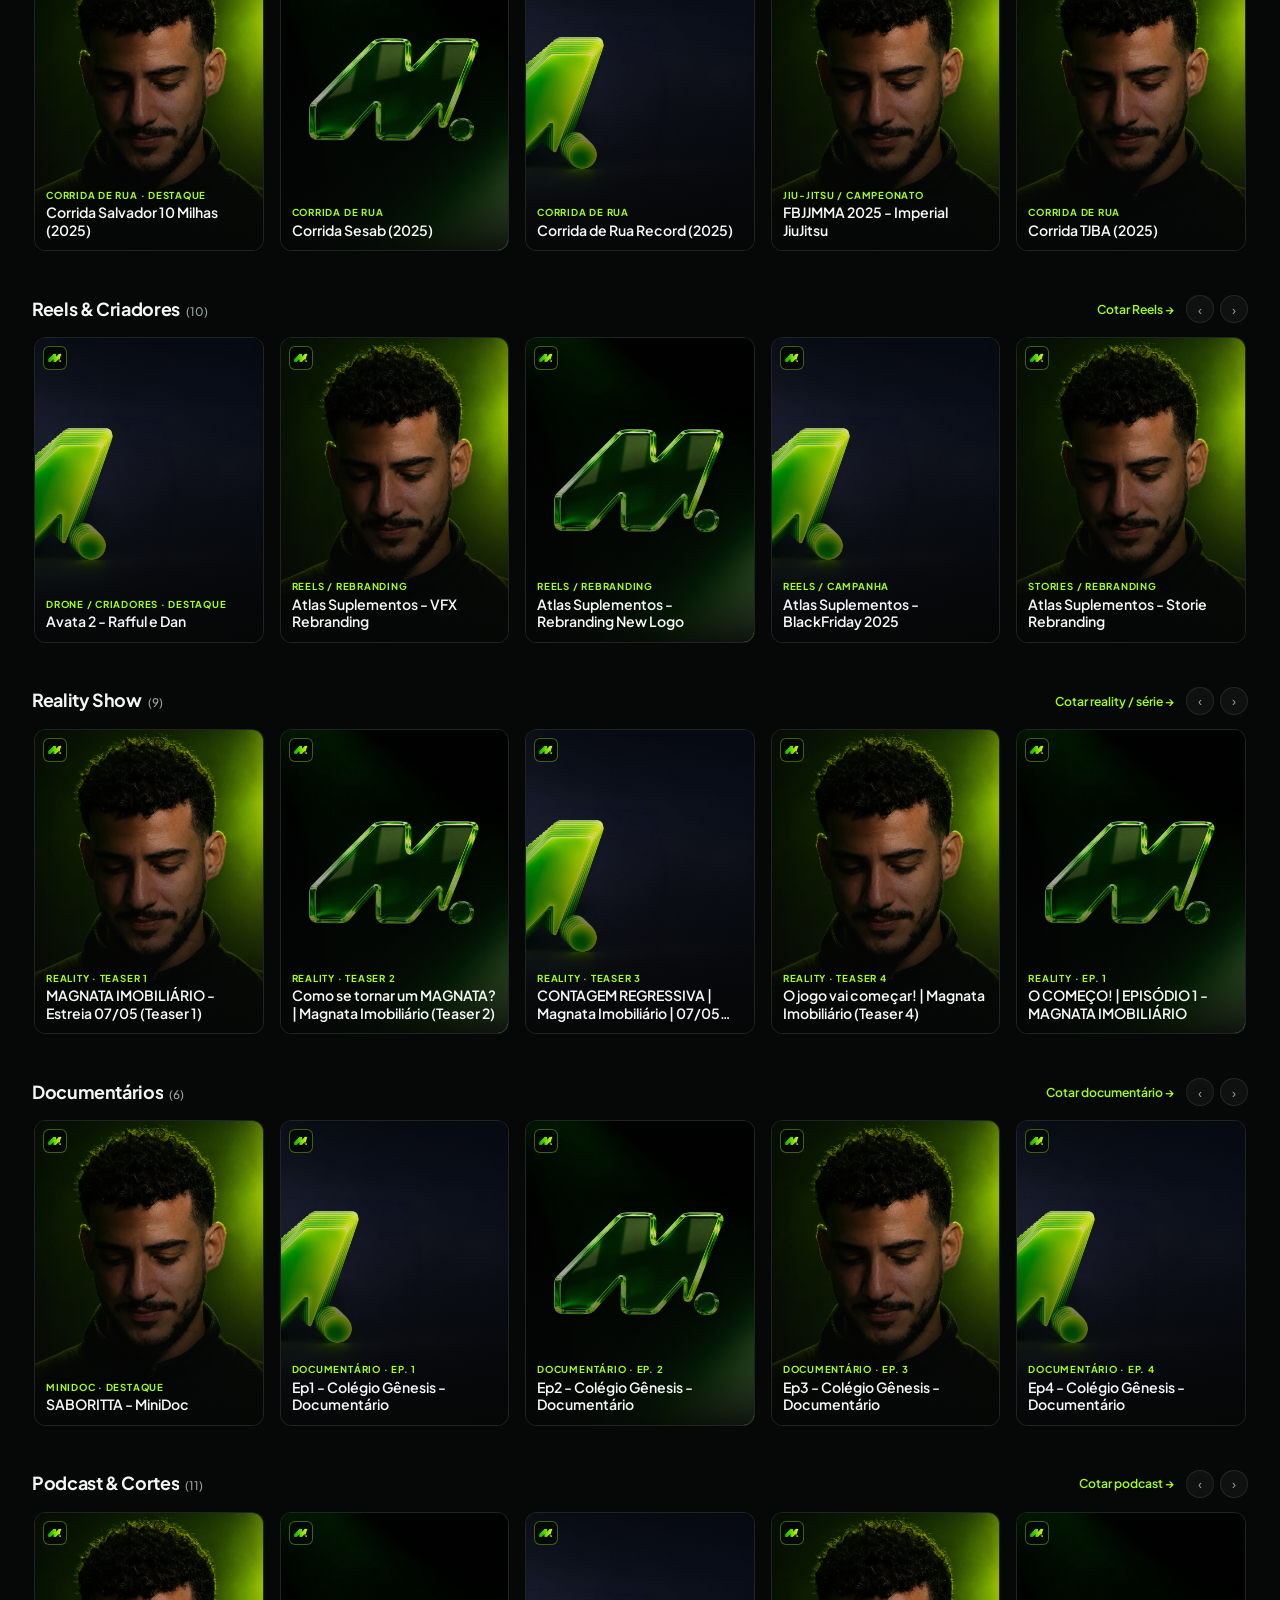
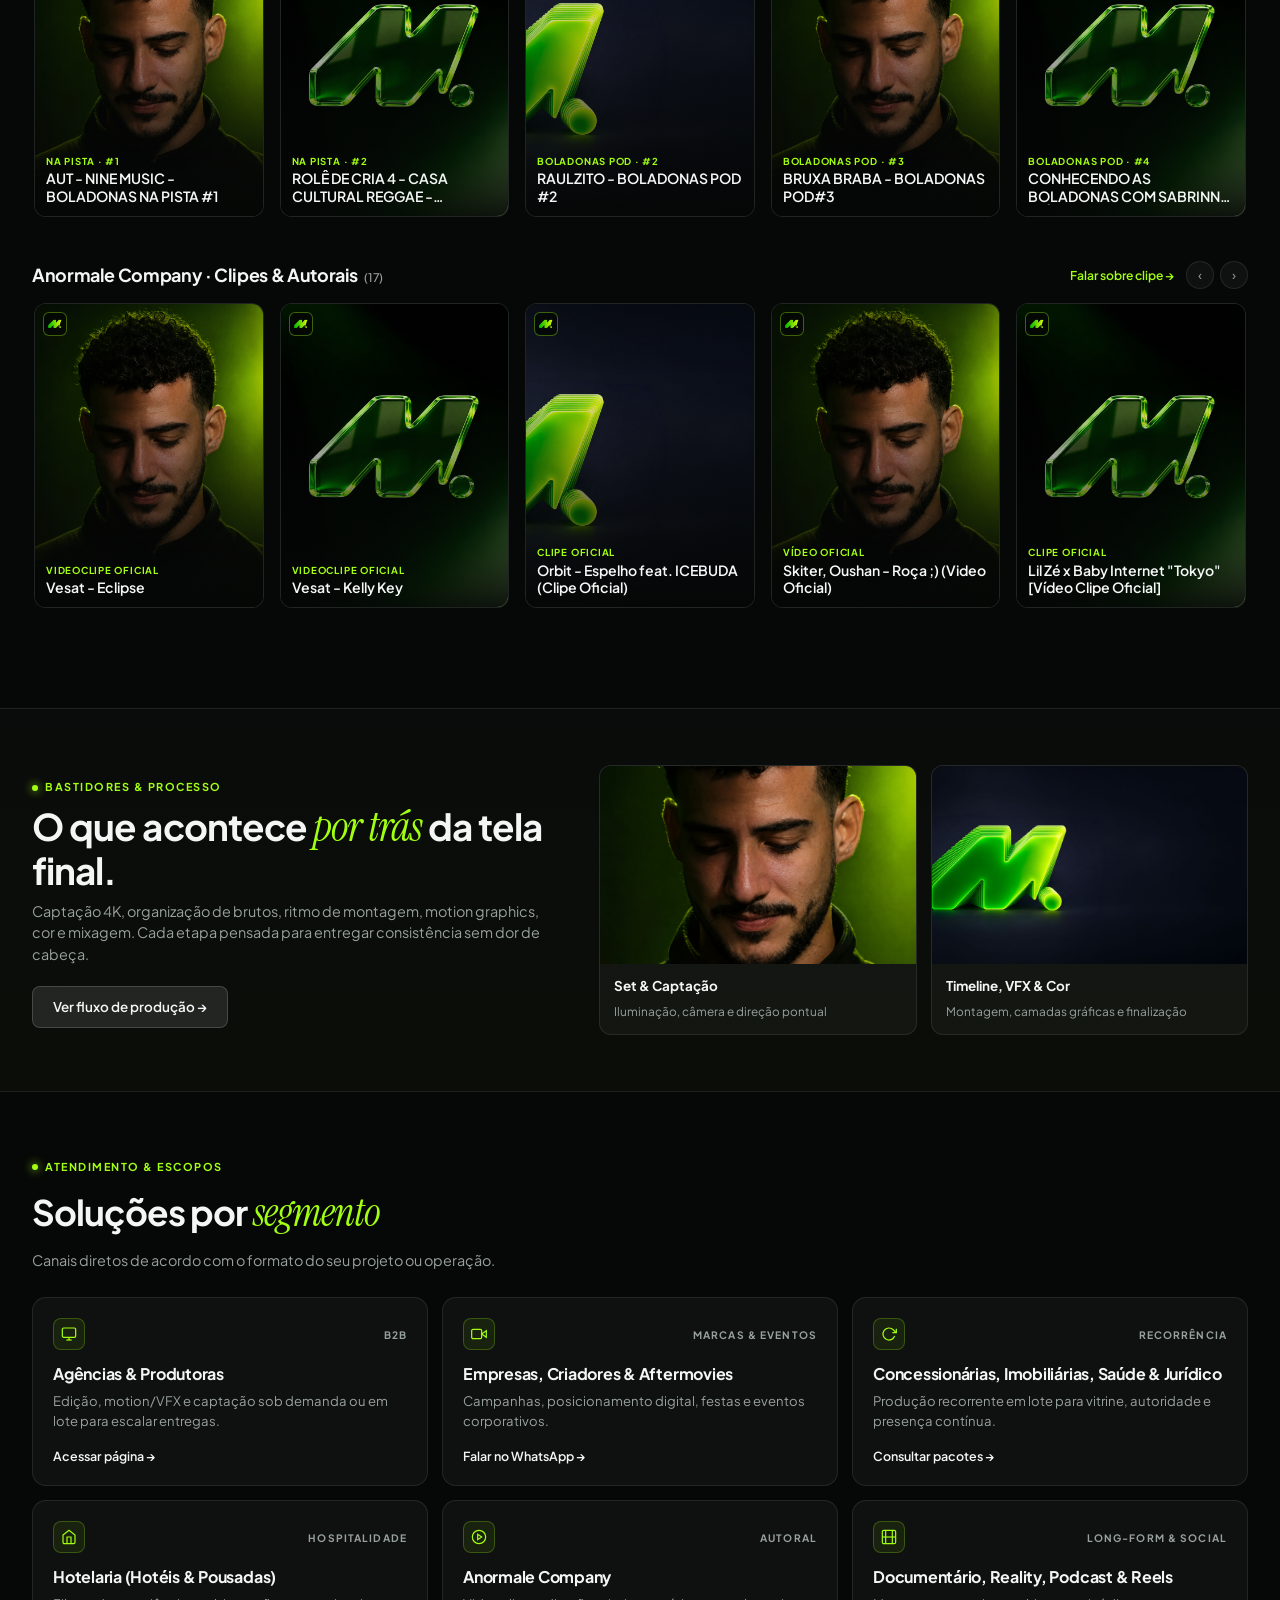
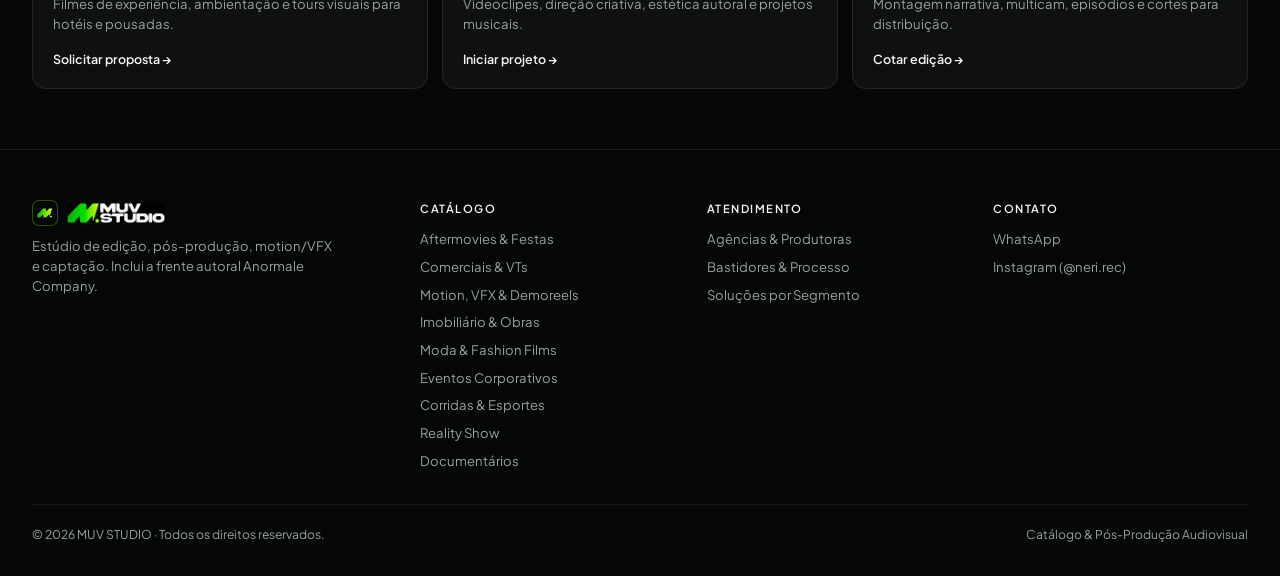
==== commit b708a0f8: "Update index.html" ====
--- a/index.html
+++ b/index.html
@@ -220,7 +220,6 @@
       padding: 0 0 56px;
       background: #060807;
     }
-    /* CAPA SOBREPOSTA COM BAIXA OPACIDADE ANTES DE ROLAR; SOME 100% QUANDO O VÍDEO ESTÁ ROLANDO */
     .hero-card-bg {
       position: absolute;
       inset: 0;
@@ -483,24 +482,6 @@
     .card:hover .card-media img.card-thumb {
       transform: scale(1.04);
       filter: brightness(1.06);
-    }
-
-    /* AJUSTE PARA CAPAS DE SHORTS (9:16) — REMOVE BARRAS PRETAS LATERAIS SEM CORTAR A ARTE */
-    .card.is-short-thumb .card-media img.card-thumb {
-      transform: scale(1.82);
-      object-position: center center;
-    }
-    .card.is-short-thumb:hover .card-media img.card-thumb {
-      transform: scale(1.87);
-    }
-
-    /* AJUSTE DE FOCO PARA VIDEOCLIPES, REALITY SHOW E PODCAST (MIRANDO EM ROSTO / TÍTULO) */
-    .card.focus-subject .card-media img.card-thumb {
-      object-position: center 22%;
-      transform: scale(1.16);
-    }
-    .card.focus-subject:hover .card-media img.card-thumb {
-      transform: scale(1.20);
     }
 
     .card-media::after {
@@ -820,6 +801,7 @@
         padding: 2px 0 6px;
       }
       .rail-track.is-grid {
+        grid-auto-columns: unset;
         grid-template-columns: repeat(3, minmax(0, 1fr));
         gap: 8px;
       }
@@ -1425,11 +1407,7 @@
   </div>
 
   <script>
-    const THUMB_VERSION = '20261123';
-    const ytThumb = (id, ratio = '16:9') =>
-      ratio === '9:16'
-        ? `https://i.ytimg.com/vi/${id}/hqdefault.jpg?v=${THUMB_VERSION}`
-        : `https://i.ytimg.com/vi/${id}/maxresdefault.jpg?v=${THUMB_VERSION}`;
+    const ytThumb = (id) => `https://img.youtube.com/vi/${id}/maxresdefault.jpg`;
 
     const rails = [
       {
@@ -1737,7 +1715,7 @@
 
     let activeSlideIdx = 0;
 
-    function registerHeroIframeHandshake(iframeEl, slideEl) {
+    function registerHeroIframeHandshake(iframeEl) {
       const sendSubscribe = () => {
         if (!iframeEl.contentWindow) return;
         iframeEl.contentWindow.postMessage(JSON.stringify({ event: 'listening' }), '*');
@@ -1782,13 +1760,12 @@
       Object.entries(heroVideoConfigs).forEach(([key, cfg]) => {
         const wrap = document.querySelector(`[data-hero-video="${key}"]`);
         if (!wrap) return;
-        const slideEl = wrap.closest('.hero-card');
 
         if (cfg.slideIdx === currentIdx) {
           if (!wrap.querySelector('iframe')) {
             wrap.innerHTML = `<iframe id="hero-iframe-${key}" src="${cfg.src}" title="${cfg.title}" allow="autoplay; encrypted-media"></iframe>`;
             const ifr = wrap.querySelector('iframe');
-            registerHeroIframeHandshake(ifr, slideEl);
+            registerHeroIframeHandshake(ifr);
           }
           heroMuteState[key] = true;
           updateMuteIcons(key, true);
@@ -1935,22 +1912,12 @@
     let currentFilter = 'all';
     let currentQuery = '';
 
-    const subjectFocusedRails = new Set(['anormale', 'reality-show', 'podcast']);
-
     function cardMarkup(railId, item, idx) {
-      const isShort = item.ratio === '9:16';
-      const isSubjectFocused = subjectFocusedRails.has(railId) && !isShort;
-      const classes = [
-        'card',
-        isShort ? 'is-short-thumb' : '',
-        isSubjectFocused ? 'focus-subject' : ''
-      ].filter(Boolean).join(' ');
-
       return `
-        <article class="${classes}" data-ratio="${item.ratio}" onclick="openProject('${railId}', ${idx})">
+        <article class="card" data-ratio="${item.ratio}" onclick="openProject('${railId}', ${idx})">
           <div class="card-media">
             <div class="card-muv"><img src="assets/img/Muv_Studio_Logo-10.png" alt="MUV"></div>
-            <img class="card-thumb" src="${ytThumb(item.yt, item.ratio)}" alt="${item.title}" loading="lazy" onload="if(this.naturalWidth===120){this.src='https://i.ytimg.com/vi/${item.yt}/hqdefault.jpg?v=${THUMB_VERSION}';}" onerror="this.onerror=null;this.src='${item.thumb}';">
+            <img class="card-thumb" src="${ytThumb(item.yt)}" alt="${item.title}" loading="lazy" onload="if(this.naturalWidth===120){this.src='https://img.youtube.com/vi/${item.yt}/hqdefault.jpg';}" onerror="this.onerror=null;this.src='${item.thumb}';">
             <div class="card-overlay">
               <span class="card-kicker">${item.kicker}</span>
               <h3 class="card-title">${item.title}</h3>
@@ -2167,7 +2134,7 @@
         <article class="rel-card" onclick="openProject('${rec.railId}', ${rec.idx})">
           <div class="rel-thumb">
             <span class="rel-tag">${rec.tag}</span>
-            <img src="${ytThumb(rec.item.yt, rec.item.ratio)}" alt="${rec.item.title}" loading="lazy" onload="if(this.naturalWidth===120){this.src='https://i.ytimg.com/vi/${rec.item.yt}/hqdefault.jpg?v=${THUMB_VERSION}';}" onerror="this.onerror=null;this.src='${rec.item.thumb}';">
+            <img src="${ytThumb(rec.item.yt)}" alt="${rec.item.title}" loading="lazy" onload="if(this.naturalWidth===120){this.src='https://img.youtube.com/vi/${rec.item.yt}/hqdefault.jpg';}" onerror="this.onerror=null;this.src='${rec.item.thumb}';">
           </div>
           <div class="rel-body">
             <strong>${rec.item.title}</strong>
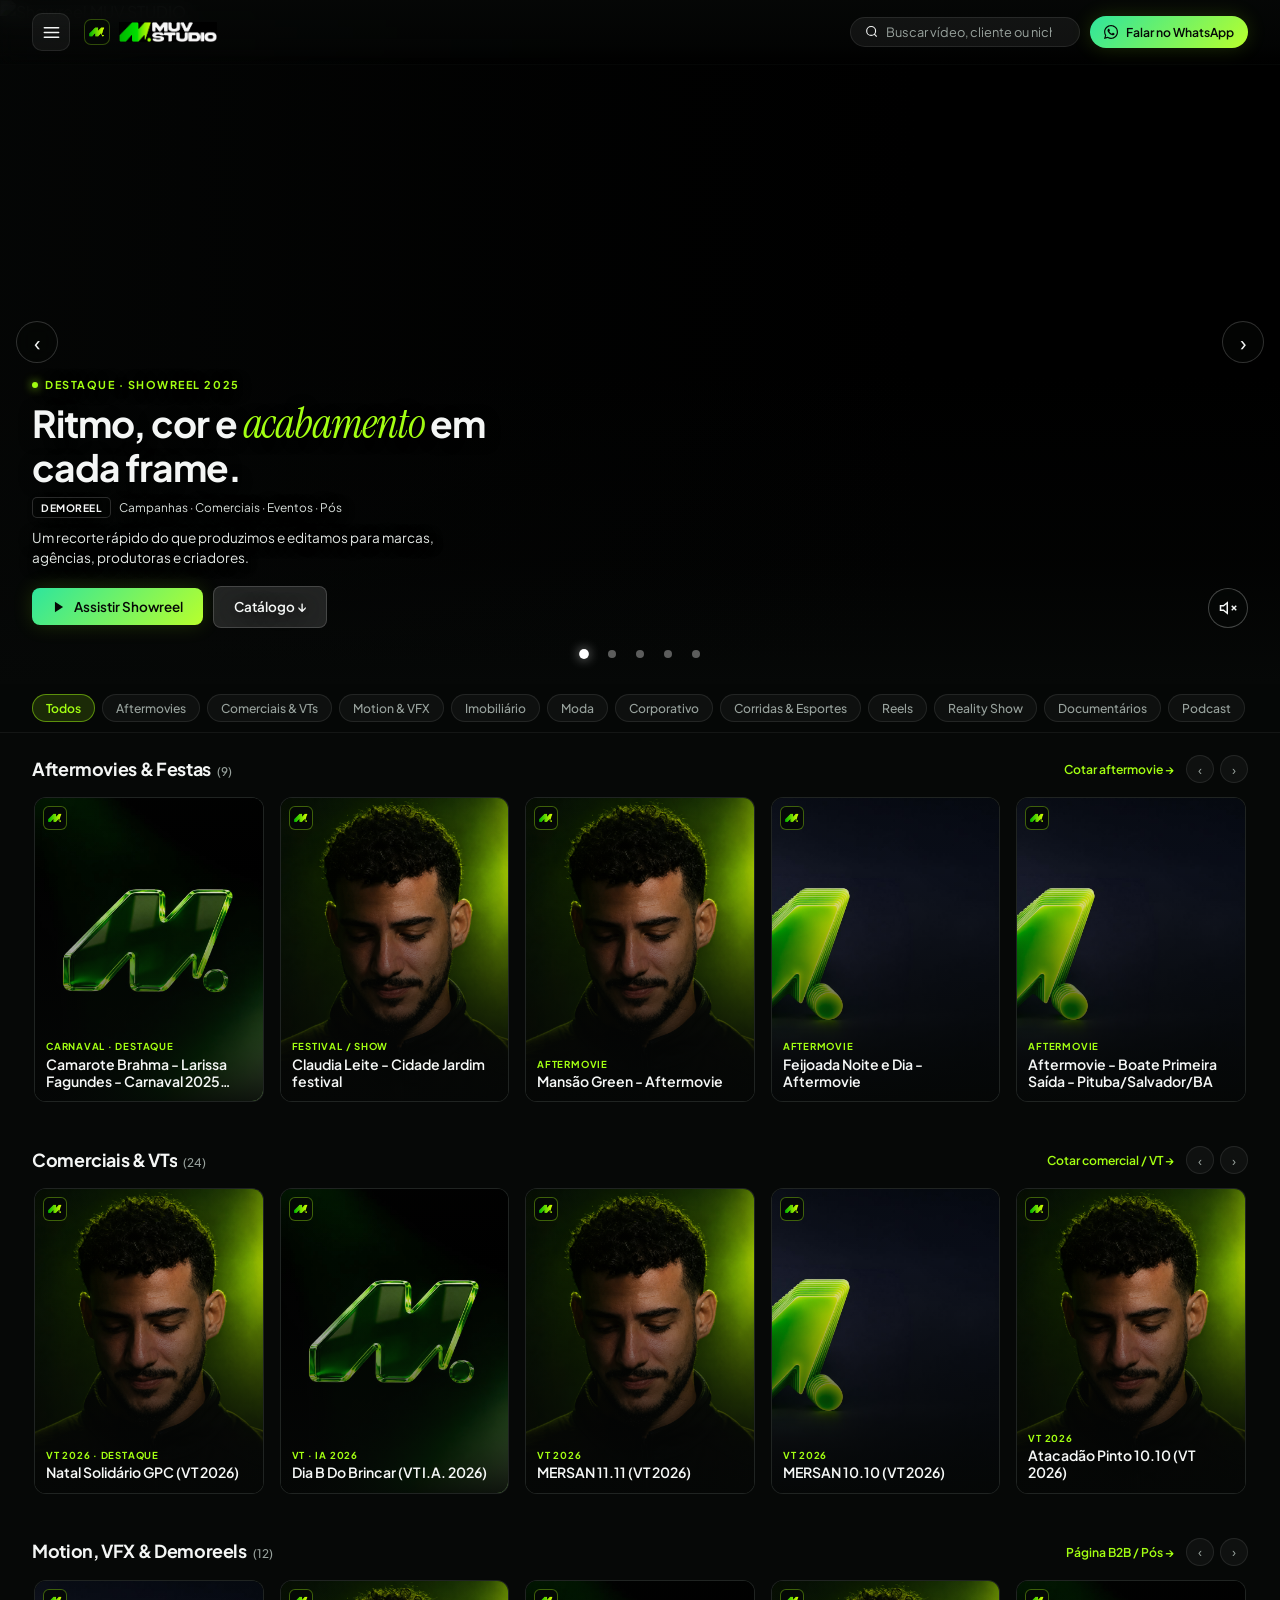
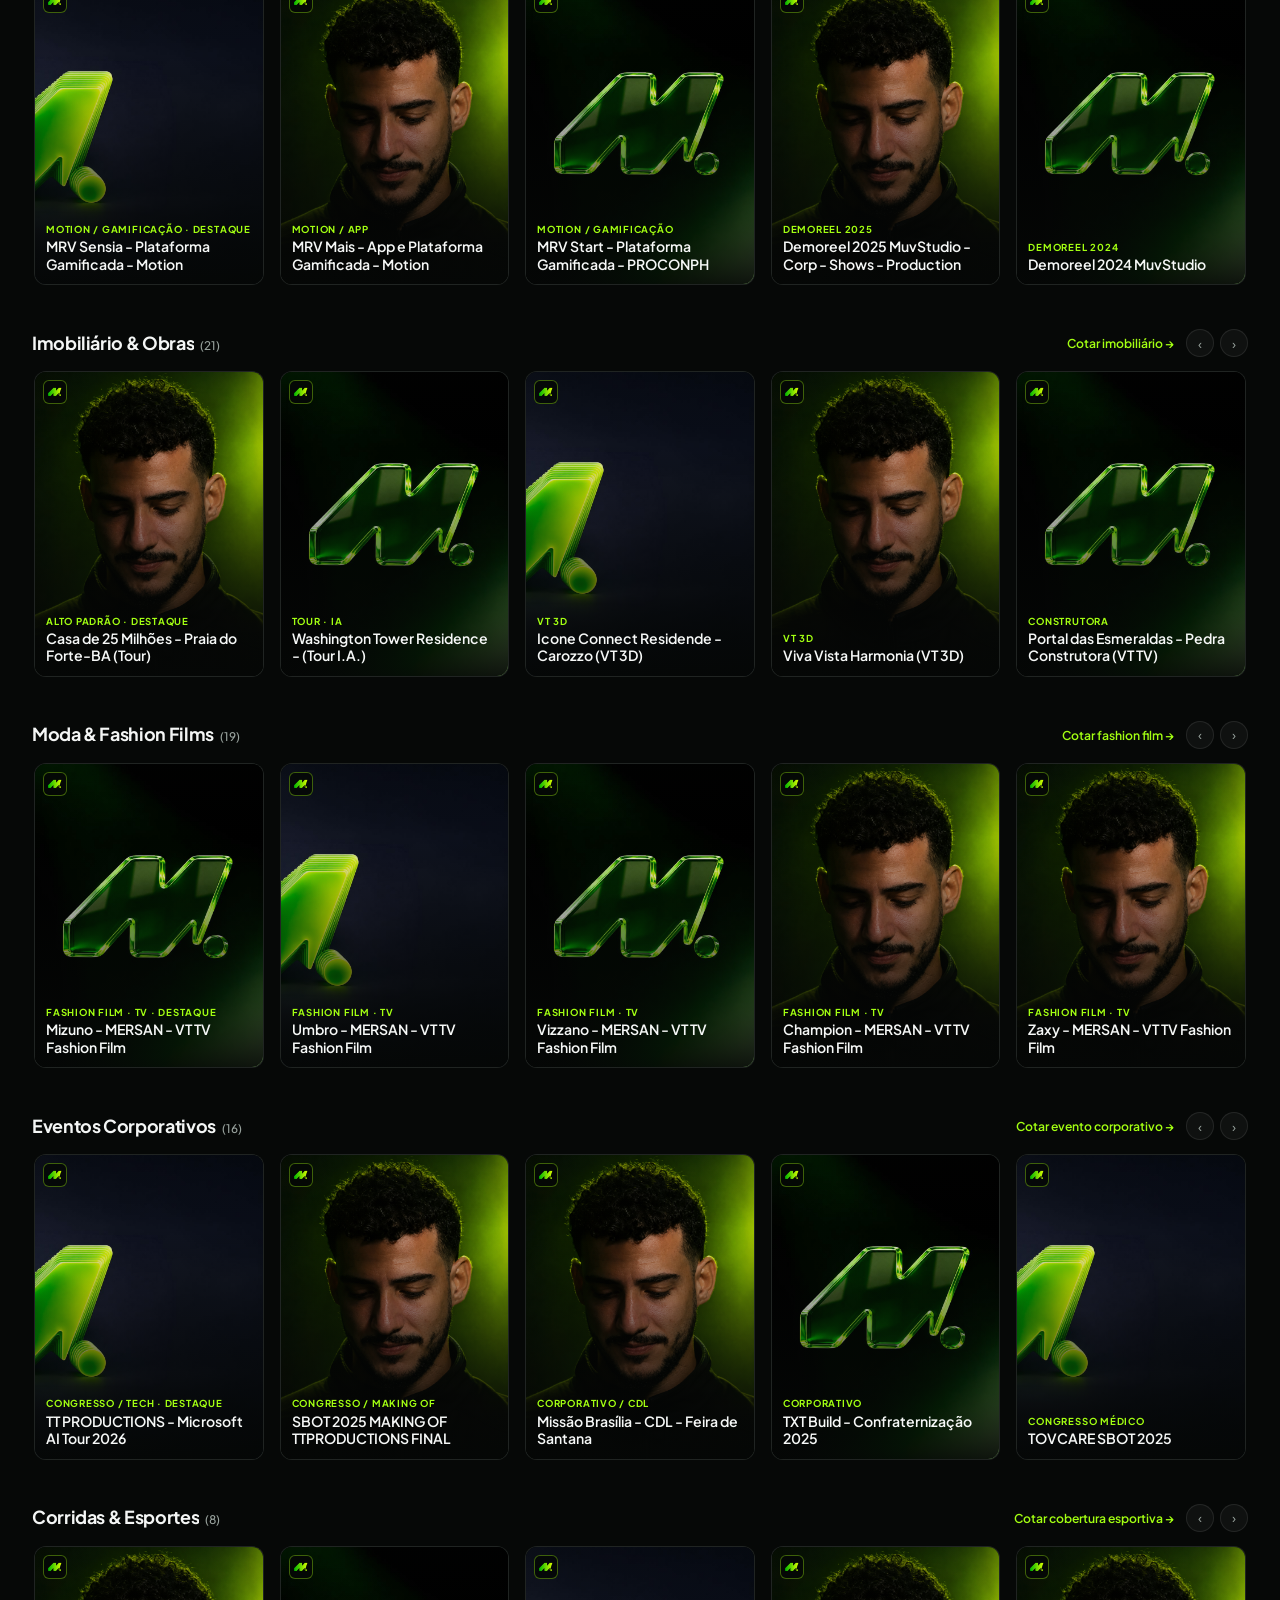
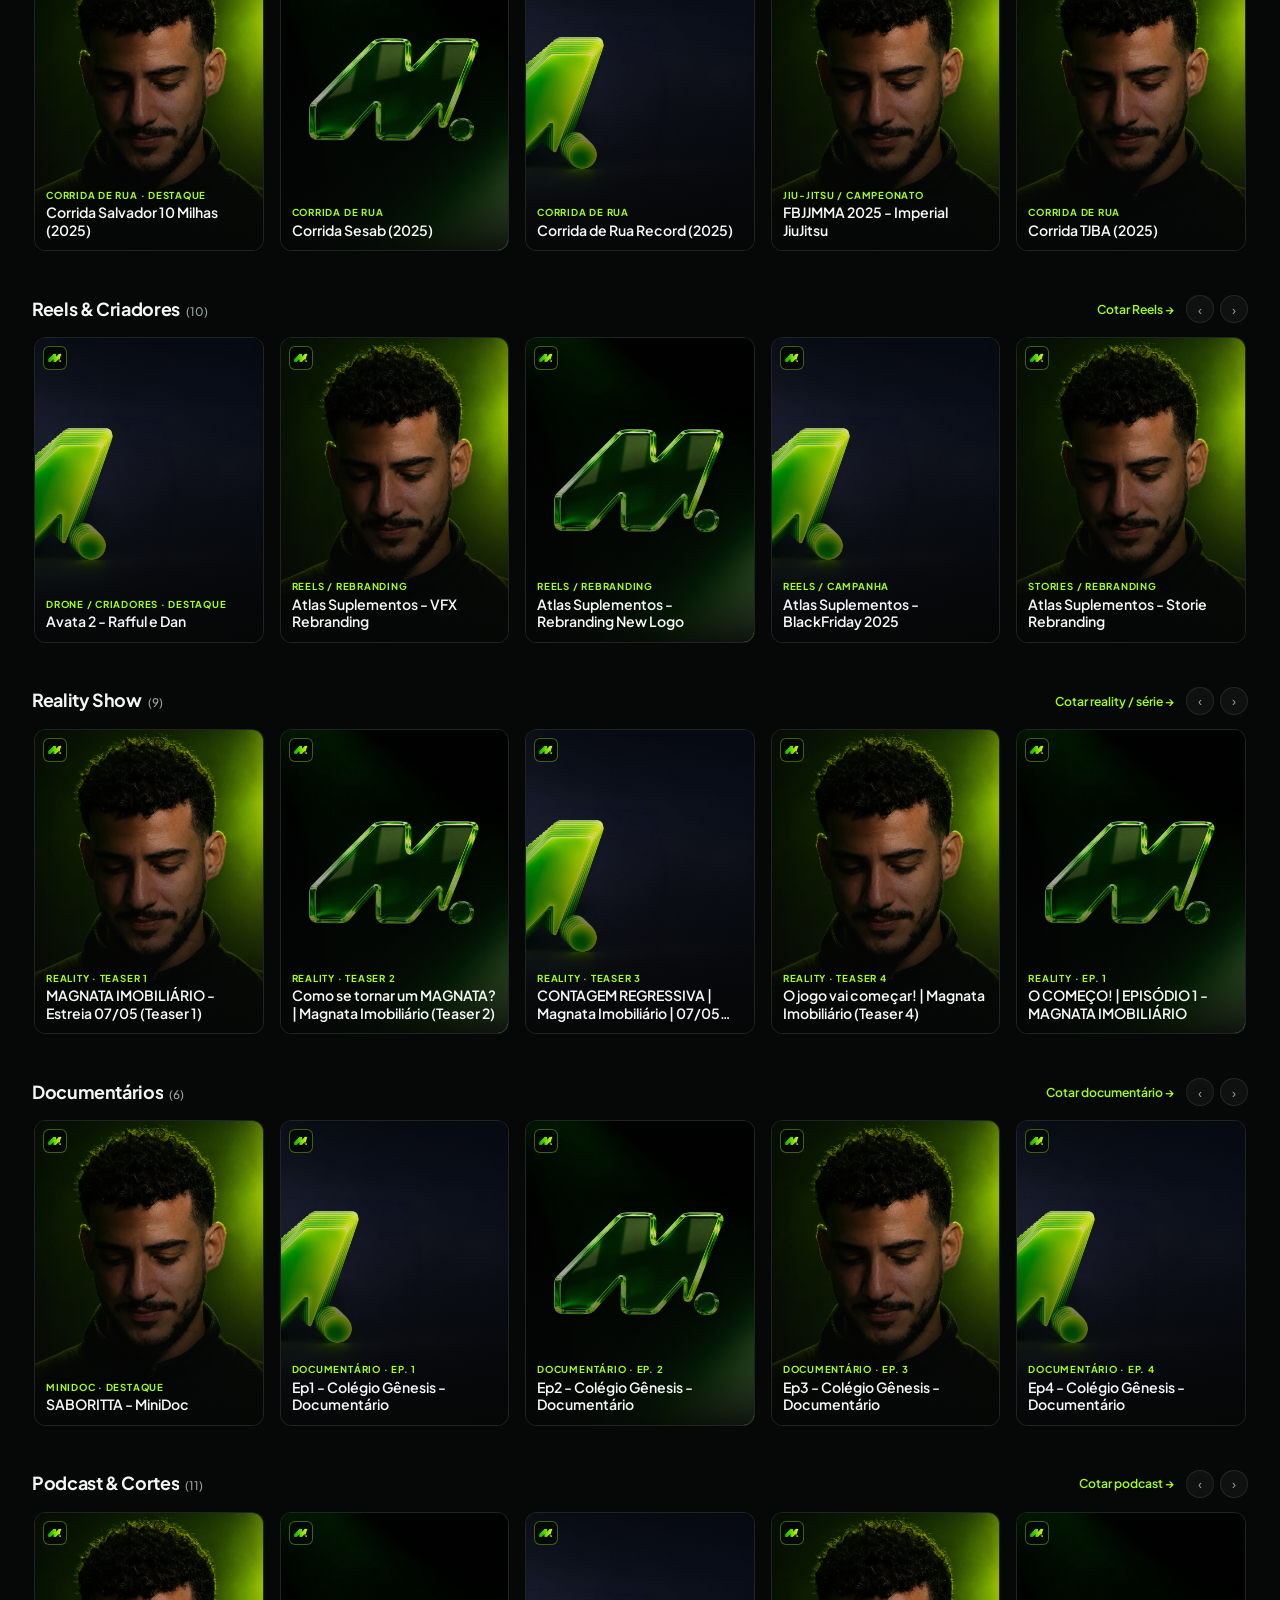
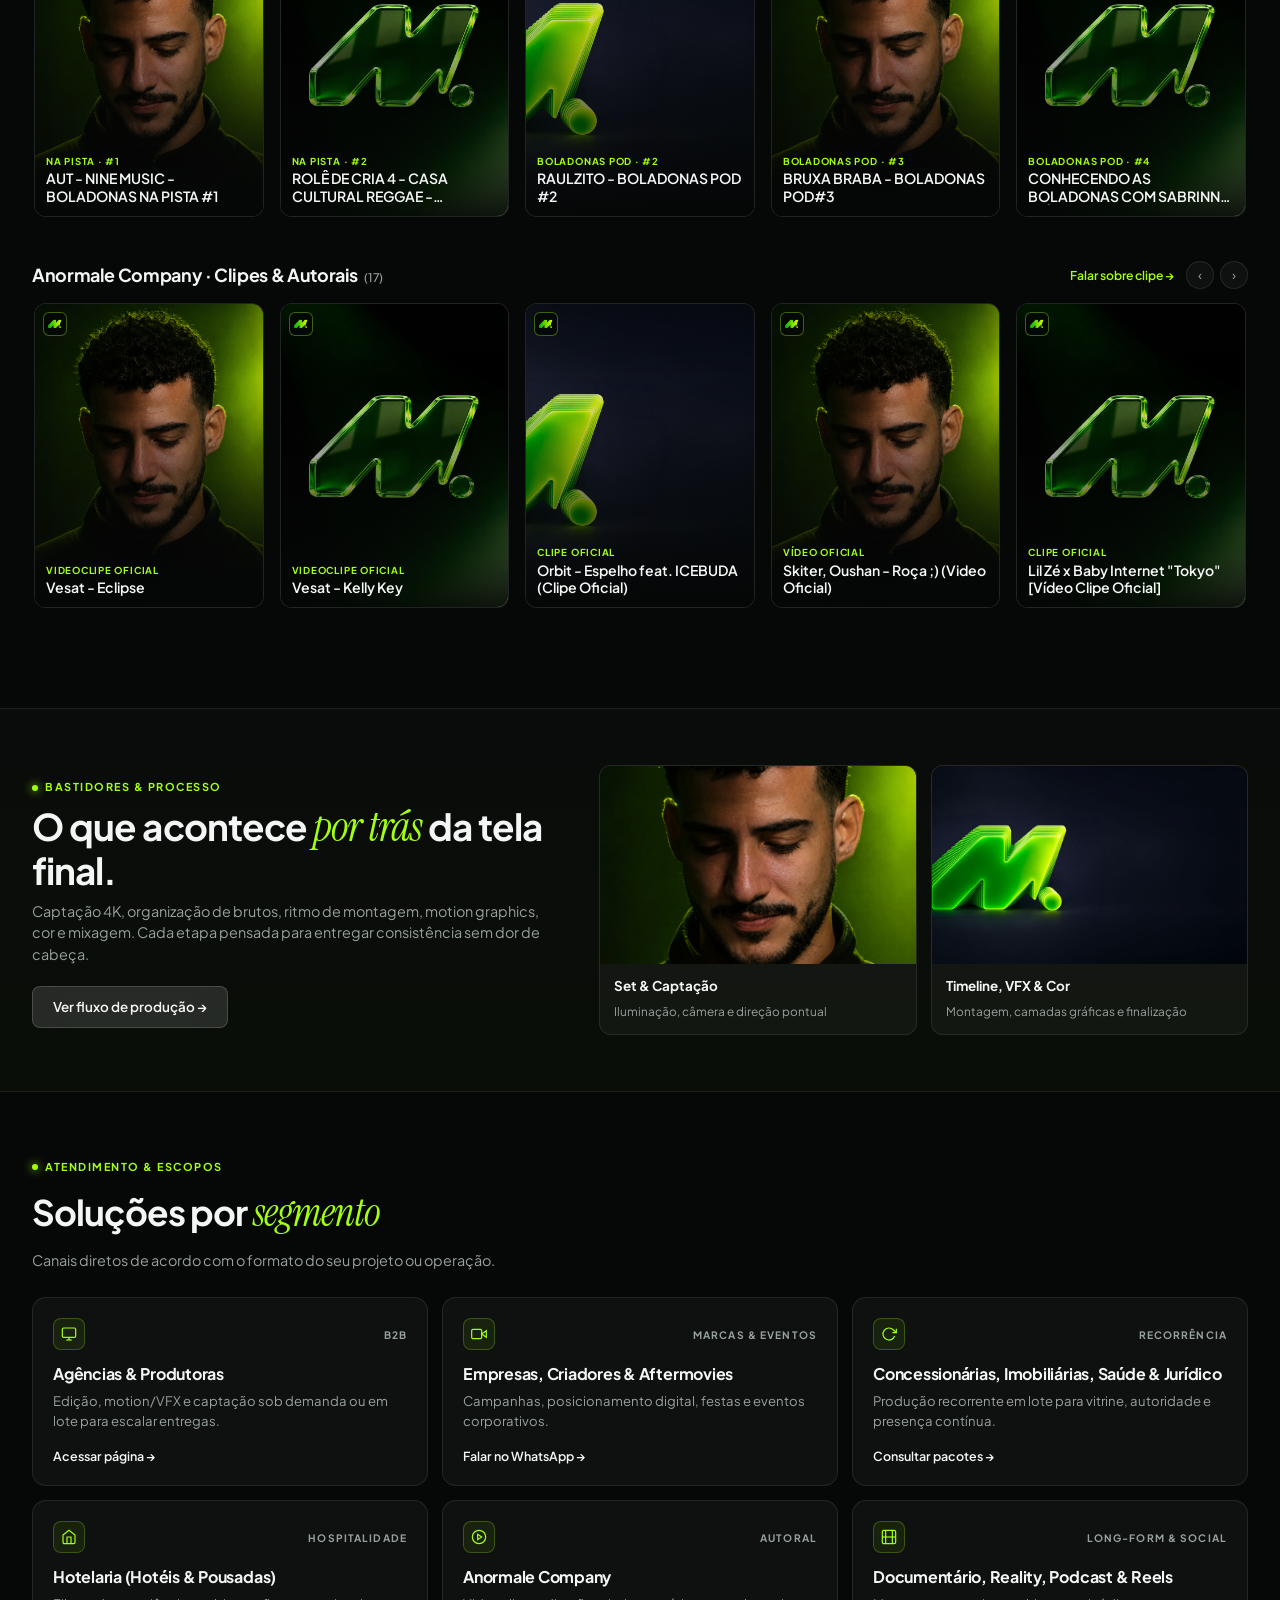
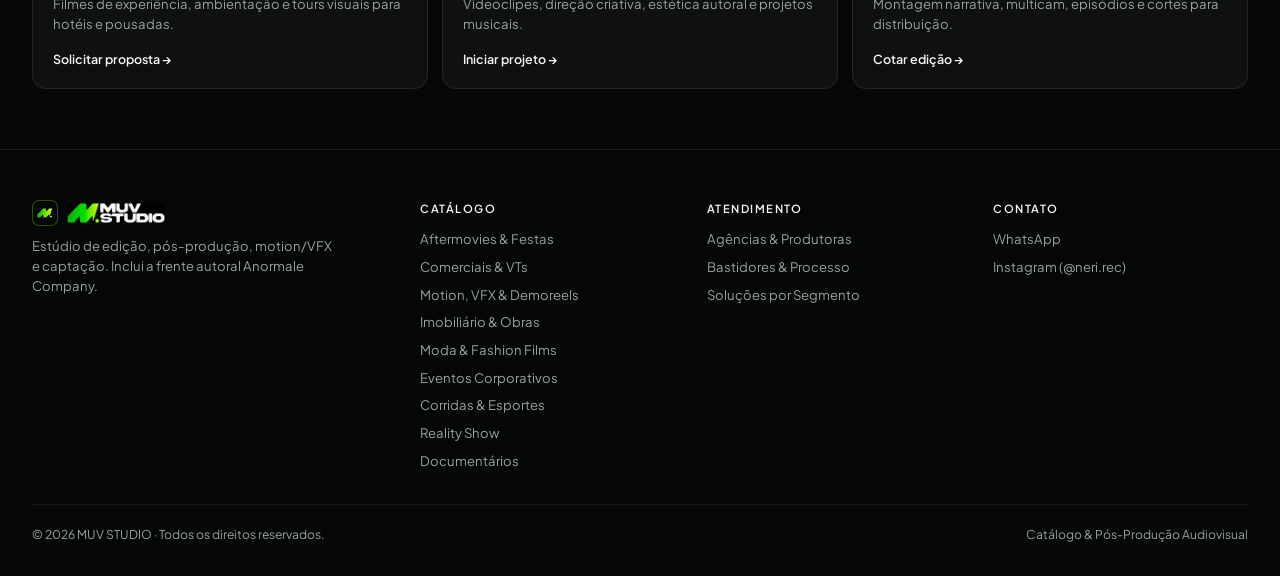
==== commit 4225fd57: "Update index.html" ====
--- a/index.html
+++ b/index.html
@@ -57,9 +57,9 @@
     /* HEADER FIXO ESTILO STREAMING */
     .header {
       position: fixed; top: 0; left: 0; right: 0; z-index: 60;
-      background: linear-gradient(180deg, rgba(6, 8, 7, 0.92) 0%, rgba(6, 8, 7, 0.65) 70%, transparent 100%);
-      backdrop-filter: blur(12px);
-      -webkit-backdrop-filter: blur(12px);
+      background: linear-gradient(180deg, rgba(6, 8, 7, 0.85) 0%, rgba(6, 8, 7, 0.45) 70%, transparent 100%);
+      backdrop-filter: blur(10px);
+      -webkit-backdrop-filter: blur(10px);
       transition: background 0.25s ease, border-color 0.25s ease;
       border-bottom: 1px solid transparent;
     }
@@ -129,13 +129,13 @@
     }
     .btn:hover { transform: translateY(-1px); box-shadow: 0 0 28px rgba(163, 255, 18, 0.3); }
     .btn-glass {
-      background: rgba(255, 255, 255, 0.1);
+      background: rgba(255, 255, 255, 0.12);
       color: var(--text);
       border: 1px solid var(--border-strong);
       backdrop-filter: blur(12px);
       box-shadow: none;
     }
-    .btn-glass:hover { background: rgba(255, 255, 255, 0.18); }
+    .btn-glass:hover { background: rgba(255, 255, 255, 0.2); }
     .btn-sm { padding: 7px 14px; font-size: 0.76rem; border-radius: 999px; }
     .wa-label-mobile { display: none; }
 
@@ -232,7 +232,7 @@
       width: 100%;
       height: 100%;
       object-fit: cover;
-      opacity: 0.48;
+      opacity: 0.68;
       transition: opacity 0.45s ease;
     }
     .hero-card.is-playing .hero-card-bg {
@@ -264,8 +264,8 @@
       z-index: 3;
       pointer-events: none;
       background:
-        linear-gradient(90deg, rgba(6, 8, 7, 0.90) 0%, rgba(6, 8, 7, 0.48) 42%, rgba(6, 8, 7, 0.04) 100%),
-        linear-gradient(0deg, #060807 0%, rgba(6, 8, 7, 0.48) 24%, transparent 58%);
+        linear-gradient(90deg, rgba(6, 8, 7, 0.68) 0%, rgba(6, 8, 7, 0.24) 36%, rgba(6, 8, 7, 0.0) 72%),
+        linear-gradient(0deg, #060807 0%, rgba(6, 8, 7, 0.32) 18%, transparent 45%);
     }
     .hero-inner {
       position: relative;
@@ -277,7 +277,10 @@
       justify-content: space-between;
       gap: 24px;
     }
-    .hero-card-content { max-width: 480px; }
+    .hero-card-content {
+      max-width: 480px;
+      text-shadow: 0 2px 14px rgba(0, 0, 0, 0.72);
+    }
     .hero-kicker {
       display: inline-flex; align-items: center; gap: 7px;
       font-size: 0.68rem; font-weight: 700; letter-spacing: 0.14em; text-transform: uppercase;
@@ -299,15 +302,16 @@
     }
     .hero-meta {
       display: flex; flex-wrap: wrap; align-items: center; gap: 8px;
-      font-size: 0.74rem; color: #c4ccc8; margin-bottom: 10px;
+      font-size: 0.74rem; color: #d8dfdb; margin-bottom: 10px;
     }
     .hero-tag {
       padding: 2px 8px; border-radius: 5px;
-      background: rgba(255, 255, 255, 0.12);
+      background: rgba(6, 8, 7, 0.55);
+      border: 1px solid rgba(255, 255, 255, 0.16);
       color: var(--text); font-size: 0.64rem; font-weight: 700; letter-spacing: 0.05em;
     }
     .hero-desc {
-      font-size: 0.85rem; color: #cfd6d2; max-width: 45ch; margin-bottom: 18px;
+      font-size: 0.85rem; color: #e2e7e4; max-width: 45ch; margin-bottom: 18px;
       line-height: 1.45;
     }
     .hero-actions { display: flex; flex-wrap: wrap; gap: 10px; align-items: center; }
@@ -762,17 +766,24 @@
       .wa-label-desktop { display: none; }
       .wa-label-mobile { display: inline; }
 
-      .hero-video-wrap, .hero-mute-btn, .carousel-arrow { display: none !important; }
+      .carousel-arrow { display: none !important; }
+      .hero-mute-btn { width: 36px; height: 36px; }
+      .hero-video-wrap iframe {
+        width: 178vh;
+        height: 100%;
+        min-height: 115%;
+        min-width: 178vh;
+      }
       .hero-card {
         height: 62vh;
         min-height: 410px;
         max-height: 510px;
         padding: 0 0 46px;
       }
-      .hero-card-bg img { opacity: 0.72; }
+      .hero-card-bg img { opacity: 0.82; }
       .hero-card::after {
         background:
-          linear-gradient(0deg, #060807 0%, rgba(6, 8, 7, 0.78) 38%, rgba(6, 8, 7, 0.15) 75%, rgba(6, 8, 7, 0.45) 100%);
+          linear-gradient(0deg, #060807 0%, rgba(6, 8, 7, 0.56) 32%, rgba(6, 8, 7, 0.06) 66%, rgba(6, 8, 7, 0.28) 100%);
       }
       h1 { font-size: 1.58rem; margin-bottom: 6px; }
       .hero-kicker { font-size: 0.62rem; margin-bottom: 5px; }
@@ -955,7 +966,7 @@
                 </div>
                 <p class="hero-desc">Um recorte rápido do que produzimos e editamos para marcas, agências, produtoras e criadores.</p>
                 <div class="hero-actions">
-                  <button class="btn" type="button" onclick="openProject('motion-vfx', 0)">
+                  <button class="btn" type="button" onclick="openProject('motion-vfx', 3)">
                     <svg width="14" height="14" viewBox="0 0 24 24" fill="currentColor"><polygon points="5 3 19 12 5 21 5 3"/></svg>
                     <span>Assistir Showreel</span>
                   </button>
@@ -988,7 +999,7 @@
                 </div>
                 <p class="hero-desc">Como transformamos brutos, multicam e cronogramas apertados em peças prontas para exibição.</p>
                 <div class="hero-actions">
-                  <button class="btn" type="button" onclick="openProject('motion-vfx', 1)">
+                  <button class="btn" type="button" onclick="openProject('motion-vfx', 0)">
                     <svg width="14" height="14" viewBox="0 0 24 24" fill="currentColor"><polygon points="5 3 19 12 5 21 5 3"/></svg>
                     <span>Ver Pós & Motion</span>
                   </button>
@@ -1046,7 +1057,7 @@
                 </div>
                 <p class="hero-desc">Compilado com cortes, animações e finalizações que construíram a base técnica do estúdio.</p>
                 <div class="hero-actions">
-                  <button class="btn" type="button" onclick="openProject('motion-vfx', 2)">
+                  <button class="btn" type="button" onclick="openProject('motion-vfx', 4)">
                     <svg width="14" height="14" viewBox="0 0 24 24" fill="currentColor"><polygon points="5 3 19 12 5 21 5 3"/></svg>
                     <span>Assistir Demoreel 2024</span>
                   </button>
@@ -1335,7 +1346,7 @@
     <button class="dock-btn" type="button" onclick="openDrawer(); toggleMobileSearch(false);">
       <svg width="19" height="19" viewBox="0 0 24 24" fill="none" stroke="currentColor" stroke-width="2"><rect x="3" y="3" width="7" height="7"/><rect x="14" y="3" width="7" height="7"/><rect x="14" y="14" width="7" height="7"/><rect x="3" y="14" width="7" height="7"/></svg>
       <span>Categorias</span>
-    </button>
+    </a>
     <a class="dock-btn" href="#solucoes" onclick="toggleMobileSearch(false);">
       <svg width="19" height="19" viewBox="0 0 24 24" fill="none" stroke="currentColor" stroke-width="2"><polygon points="12 2 15.09 8.26 22 9.27 17 14.14 18.18 21.02 12 17.77 5.82 21.02 7 14.14 2 9.27 8.91 8.26 12 2"/></svg>
       <span>Soluções</span>
@@ -1468,14 +1479,14 @@
         linkText: "Página B2B / Pós →",
         linkHref: "agencias-produtoras/index.html",
         items: [
-          { title: "Demoreel 2025 MuvStudio - Corp - Shows - Production", kicker: "Demoreel 2025 · Destaque", ratio: "16:9", thumb: "assets/img/04-luz-dramatica.png", yt: "jUb9o0bnirE", sub: "Demoreel 2025 MUV STUDIO: corporativo, shows e produção", scope: "Direção, Edição, Motion & Finalização", client: "MUV STUDIO", origin: "MUV STUDIO", format: "16:9", niche: "agencias-produtoras/index.html" },
+          { title: "MRV Sensia - Plataforma Gamificada - Motion", kicker: "Motion / Gamificação · Destaque", ratio: "16:9", thumb: "assets/img/wallpaper7-camadas.jpg", yt: "fIimDoYHBHk", sub: "Motion para plataforma gamificada MRV Sensia", scope: "Motion Graphics & Edição", client: "MRV Sensia", origin: "MUV STUDIO", format: "16:9", niche: "agencias-produtoras/index.html" },
+          { title: "MRV Mais - App e Plataforma Gamificada - Motion", kicker: "Motion / App", ratio: "16:9", thumb: "assets/img/04-luz-dramatica.png", yt: "1JuHFNa5vnA", sub: "Motion para app e plataforma gamificada MRV Mais", scope: "Motion Graphics & Edição", client: "MRV Mais", origin: "MUV STUDIO", format: "16:9", niche: "agencias-produtoras/index.html" },
+          { title: "MRV Start - Plataforma Gamificada - PROCONPH", kicker: "Motion / Gamificação", ratio: "16:9", thumb: "assets/img/wallpaper5-vidro.jpg", yt: "uiyWzySgDNw", sub: "Motion para plataforma gamificada MRV Start · Proconph", scope: "Motion Graphics & Edição", client: "MRV Start · Proconph", origin: "MUV STUDIO", format: "16:9", niche: "agencias-produtoras/index.html" },
+          { title: "Demoreel 2025 MuvStudio - Corp - Shows - Production", kicker: "Demoreel 2025", ratio: "16:9", thumb: "assets/img/04-luz-dramatica.png", yt: "jUb9o0bnirE", sub: "Demoreel 2025 MUV STUDIO: corporativo, shows e produção", scope: "Direção, Edição, Motion & Finalização", client: "MUV STUDIO", origin: "MUV STUDIO", format: "16:9", niche: "agencias-produtoras/index.html" },
+          { title: "Demoreel 2024 MuvStudio", kicker: "Demoreel 2024", ratio: "16:9", thumb: "assets/img/wallpaper5-vidro.jpg", yt: "m0OHFvZ-LsY", sub: "Demoreel 2024 com recortes de edição, motion e pós", scope: "Edição, Motion & Pós-Produção", client: "MUV STUDIO", origin: "MUV STUDIO", format: "16:9", niche: "agencias-produtoras/index.html" },
           { title: "Natal Solidário GPC - 2025 - Motion", kicker: "Motion Graphics", ratio: "9:16", thumb: "assets/img/wallpaper5-vidro.jpg", yt: "uF0wqMbB0PE", sub: "Animação em motion para o Natal Solidário GPC 2025", scope: "Motion Graphics & Edição", client: "Natal Solidário GPC", origin: "MUV STUDIO", format: "9:16", niche: "agencias-produtoras/index.html" },
-          { title: "Demoreel 2024 MuvStudio", kicker: "Demoreel 2024", ratio: "16:9", thumb: "assets/img/wallpaper5-vidro.jpg", yt: "m0OHFvZ-LsY", sub: "Demoreel 2024 com recortes de edição, motion e pós", scope: "Edição, Motion & Pós-Produção", client: "MUV STUDIO", origin: "MUV STUDIO", format: "16:9", niche: "agencias-produtoras/index.html" },
           { title: "Motion v2 - Camarote Planeta Band - Carnaval 2026", kicker: "Carnaval · Motion", ratio: "16:9", thumb: "assets/img/wallpaper7-camadas.jpg", yt: "ewxnHz8lu14", sub: "Peça Carnaval 2026 v2 · Camarote Planeta Band", scope: "Motion Graphics", client: "Camarote Planeta Band", origin: "MUV STUDIO", format: "16:9", niche: "agencias-produtoras/index.html" },
           { title: "Motion v1 - Camarote Planeta Band - Carnaval 2026", kicker: "Carnaval · Motion", ratio: "16:9", thumb: "assets/img/wallpaper5-vidro.jpg", yt: "Sqd_ibl0_rQ", sub: "Peça Carnaval 2026 v1 · Camarote Planeta Band", scope: "Motion Graphics", client: "Camarote Planeta Band", origin: "MUV STUDIO", format: "16:9", niche: "agencias-produtoras/index.html" },
-          { title: "MRV Sensia - Plataforma Gamificada - Motion", kicker: "Motion / Gamificação", ratio: "16:9", thumb: "assets/img/wallpaper7-camadas.jpg", yt: "fIimDoYHBHk", sub: "Motion para plataforma gamificada MRV Sensia", scope: "Motion Graphics & Edição", client: "MRV Sensia", origin: "MUV STUDIO", format: "16:9", niche: "agencias-produtoras/index.html" },
-          { title: "MRV Mais - App e Plataforma Gamificada - Motion", kicker: "Motion / App", ratio: "16:9", thumb: "assets/img/04-luz-dramatica.png", yt: "1JuHFNa5vnA", sub: "Motion para app e plataforma gamificada MRV Mais", scope: "Motion Graphics & Edição", client: "MRV Mais", origin: "MUV STUDIO", format: "16:9", niche: "agencias-produtoras/index.html" },
-          { title: "MRV Start - Plataforma Gamificada - PROCONPH", kicker: "Motion / Gamificação", ratio: "16:9", thumb: "assets/img/wallpaper5-vidro.jpg", yt: "uiyWzySgDNw", sub: "Motion para plataforma gamificada MRV Start · Proconph", scope: "Motion Graphics & Edição", client: "MRV Start · Proconph", origin: "MUV STUDIO", format: "16:9", niche: "agencias-produtoras/index.html" },
           { title: "La Gulla Pizzaria - Motion Led - Fatias", kicker: "Motion LED", ratio: "16:9", thumb: "assets/img/wallpaper7-camadas.jpg", yt: "qBEM4_ic_YA", sub: "Peça em motion para painel de LED Fatias · La Gulla Pizzaria", scope: "Motion Graphics para LED", client: "La Gulla Pizzaria", origin: "MUV STUDIO", format: "16:9", niche: "agencias-produtoras/index.html" },
           { title: "La Gulla Pizzaria - Motion Led - Big Olhos", kicker: "Motion LED", ratio: "16:9", thumb: "assets/img/04-luz-dramatica.png", yt: "qEdaus1JanA", sub: "Peça em motion para LED Big Olhos · La Gulla Pizzaria", scope: "Motion Graphics para LED", client: "La Gulla Pizzaria", origin: "MUV STUDIO", format: "16:9", niche: "agencias-produtoras/index.html" },
           { title: "La Gulla PIzzaria - Motion Led - Mais Intenso", kicker: "Motion LED", ratio: "16:9", thumb: "assets/img/wallpaper5-vidro.jpg", yt: "-Zq1XzVfBRM", sub: "Peça em motion para LED Mais Intenso · La Gulla Pizzaria", scope: "Motion Graphics para LED", client: "La Gulla Pizzaria", origin: "MUV STUDIO", format: "16:9", niche: "agencias-produtoras/index.html" },
@@ -1519,17 +1530,17 @@
         linkText: "Cotar fashion film →",
         linkHref: "https://wa.me/5571996068535?text=Ol%C3%A1%20Neri%2C%20quero%20cotar%20Fashion%20Film%20ou%20campanha%20de%20Moda.",
         items: [
-          { title: "Carbase - GIARDINI COLLEZIONE - FashionFilm", kicker: "Fashion Film · Destaque", ratio: "9:16", thumb: "assets/img/04-luz-dramatica.png", yt: "ElDKU3LEziw", sub: "Fashion film Giardini Collezione para Carbase", scope: "Direção, Edição & Color", client: "Carbase", origin: "MUV STUDIO", format: "9:16", niche: "agencias-produtoras/index.html" },
-          { title: "Mizuno - MERSAN - VT TV Fashion Film", kicker: "Fashion Film · TV", ratio: "16:9", thumb: "assets/img/wallpaper5-vidro.jpg", yt: "vpzrvvmeC0g", sub: "VT TV Fashion Film Mizuno para Mersan", scope: "Edição, Color & Ritmo", client: "Mersan · Mizuno", origin: "MUV STUDIO", format: "16:9", niche: "agencias-produtoras/index.html" },
+          { title: "Mizuno - MERSAN - VT TV Fashion Film", kicker: "Fashion Film · TV · Destaque", ratio: "16:9", thumb: "assets/img/wallpaper5-vidro.jpg", yt: "vpzrvvmeC0g", sub: "VT TV Fashion Film Mizuno para Mersan", scope: "Edição, Color & Ritmo", client: "Mersan · Mizuno", origin: "MUV STUDIO", format: "16:9", niche: "agencias-produtoras/index.html" },
           { title: "Umbro - MERSAN - VT TV Fashion Film", kicker: "Fashion Film · TV", ratio: "16:9", thumb: "assets/img/wallpaper7-camadas.jpg", yt: "AfsoqpZCvu8", sub: "VT TV Fashion Film Umbro para Mersan", scope: "Edição, Color & Ritmo", client: "Mersan · Umbro", origin: "MUV STUDIO", format: "16:9", niche: "agencias-produtoras/index.html" },
           { title: "Vizzano - MERSAN - VT TV Fashion Film", kicker: "Fashion Film · TV", ratio: "16:9", thumb: "assets/img/wallpaper5-vidro.jpg", yt: "QGo3HjT2fsE", sub: "VT TV Fashion Film Vizzano para Mersan", scope: "Edição, Color & Ritmo", client: "Mersan · Vizzano", origin: "MUV STUDIO", format: "16:9", niche: "agencias-produtoras/index.html" },
           { title: "Champion - MERSAN - VT TV Fashion Film", kicker: "Fashion Film · TV", ratio: "16:9", thumb: "assets/img/04-luz-dramatica.png", yt: "ASuZy4AqAcw", sub: "VT TV Fashion Film Champion para Mersan", scope: "Edição, Color & Ritmo", client: "Mersan · Champion", origin: "MUV STUDIO", format: "16:9", niche: "agencias-produtoras/index.html" },
-          { title: "Model One - AnaPort Praia e Fitness - FashionFilm", kicker: "Fashion Film", ratio: "9:16", thumb: "assets/img/04-luz-dramatica.png", yt: "9uxIvnhXznQ", sub: "Edição Model One para AnaPort Praia e Fitness", scope: "Edição & Color", client: "AnaPort Praia e Fitness", origin: "MUV STUDIO", format: "9:16", niche: "agencias-produtoras/index.html" },
           { title: "Zaxy - MERSAN - VT TV Fashion Film", kicker: "Fashion Film · TV", ratio: "16:9", thumb: "assets/img/04-luz-dramatica.png", yt: "PQhRuBwYqHs", sub: "VT TV Fashion Film Zaxy para Mersan", scope: "Edição, Color & Ritmo", client: "Mersan · Zaxy", origin: "MUV STUDIO", format: "16:9", niche: "agencias-produtoras/index.html" },
           { title: "Classe S - MERSAN - VT TV Fashion Film", kicker: "Fashion Film · TV", ratio: "16:9", thumb: "assets/img/wallpaper7-camadas.jpg", yt: "YqFj6BwRfJk", sub: "VT TV Fashion Film Classe S para Mersan", scope: "Edição, Color & Ritmo", client: "Mersan · Classe S", origin: "MUV STUDIO", format: "16:9", niche: "agencias-produtoras/index.html" },
           { title: "Laroche - MERSAN - VT TV Fashion Film", kicker: "Fashion Film · TV", ratio: "16:9", thumb: "assets/img/wallpaper5-vidro.jpg", yt: "WtIEeXmBp2Y", sub: "VT TV Fashion Film Laroche para Mersan", scope: "Edição, Color & Ritmo", client: "Mersan · Laroche", origin: "MUV STUDIO", format: "16:9", niche: "agencias-produtoras/index.html" },
           { title: "Ferracini - MERSAN - VT TV FashionFilm", kicker: "Fashion Film · TV", ratio: "16:9", thumb: "assets/img/wallpaper7-camadas.jpg", yt: "E7i-nqFbBwQ", sub: "VT TV Fashion Film Ferracini para Mersan", scope: "Edição, Color & Ritmo", client: "Mersan · Ferracini", origin: "MUV STUDIO", format: "16:9", niche: "agencias-produtoras/index.html" },
           { title: "Di Valentini - MERSAN - VT TV FashionFilm", kicker: "Fashion Film · TV", ratio: "16:9", thumb: "assets/img/04-luz-dramatica.png", yt: "xdSxe3eDkMU", sub: "VT TV Fashion Film Di Valentini para Mersan", scope: "Edição, Color & Ritmo", client: "Mersan · Di Valentini", origin: "MUV STUDIO", format: "16:9", niche: "agencias-produtoras/index.html" },
+          { title: "Carbase - GIARDINI COLLEZIONE - FashionFilm", kicker: "Fashion Film", ratio: "9:16", thumb: "assets/img/04-luz-dramatica.png", yt: "ElDKU3LEziw", sub: "Fashion film Giardini Collezione para Carbase", scope: "Direção, Edição & Color", client: "Carbase", origin: "MUV STUDIO", format: "9:16", niche: "agencias-produtoras/index.html" },
+          { title: "Model One - AnaPort Praia e Fitness - FashionFilm", kicker: "Fashion Film", ratio: "9:16", thumb: "assets/img/04-luz-dramatica.png", yt: "9uxIvnhXznQ", sub: "Edição Model One para AnaPort Praia e Fitness", scope: "Edição & Color", client: "AnaPort Praia e Fitness", origin: "MUV STUDIO", format: "9:16", niche: "agencias-produtoras/index.html" },
           { title: "Green Two - AnaPort Praia e Fitness - FashionFilm", kicker: "Fashion Film", ratio: "9:16", thumb: "assets/img/wallpaper5-vidro.jpg", yt: "R3ixUl02oso", sub: "Fashion film Green Two para AnaPort Praia e Fitness", scope: "Edição & Color", client: "AnaPort Praia e Fitness", origin: "MUV STUDIO", format: "9:16", niche: "agencias-produtoras/index.html" },
           { title: "Red - AnaPort Praia e Fitness - FashionFilm", kicker: "Fashion Film", ratio: "9:16", thumb: "assets/img/wallpaper7-camadas.jpg", yt: "wSmyq8kLWbQ", sub: "Edição Red da linha AnaPort Praia e Fitness", scope: "Edição & Color", client: "AnaPort Praia e Fitness", origin: "MUV STUDIO", format: "9:16", niche: "agencias-produtoras/index.html" },
           { title: "Black - AnaPort Praia e Fitness - FashionFilm", kicker: "Fashion Film", ratio: "9:16", thumb: "assets/img/04-luz-dramatica.png", yt: "P1KCNkF4sa8", sub: "Edição Black da linha AnaPort Praia e Fitness", scope: "Edição & Color", client: "AnaPort Praia e Fitness", origin: "MUV STUDIO", format: "9:16", niche: "agencias-produtoras/index.html" },
@@ -1688,7 +1699,7 @@
       siteHeader.classList.toggle('scrolled', window.scrollY > 30);
     }, { passive: true });
 
-    /* VÍDEOS EM BACKGROUND NOS SLIDES DO HERO (DESKTOP) — 100% OPACO AO ROLAR */
+    /* VÍDEOS EM BACKGROUND NOS SLIDES DO HERO (DESKTOP + MOBILE) */
     const heroVideoConfigs = {
       showreel2025: {
         slideIdx: 0,
@@ -1755,7 +1766,6 @@
 
     function syncHeroVideosForSlide(currentIdx) {
       document.querySelectorAll('.hero-card').forEach((card) => card.classList.remove('is-playing'));
-      if (window.innerWidth <= 820) return;
 
       Object.entries(heroVideoConfigs).forEach(([key, cfg]) => {
         const wrap = document.querySelector(`[data-hero-video="${key}"]`);
@@ -1813,7 +1823,6 @@
     }
 
     syncHeroVideosForSlide(0);
-    window.addEventListener('resize', () => syncHeroVideosForSlide(activeSlideIdx));
 
     document.getElementById('c-prev').addEventListener('click', () => moveCarousel(activeSlideIdx - 1));
     document.getElementById('c-next').addEventListener('click', () => moveCarousel(activeSlideIdx + 1));
